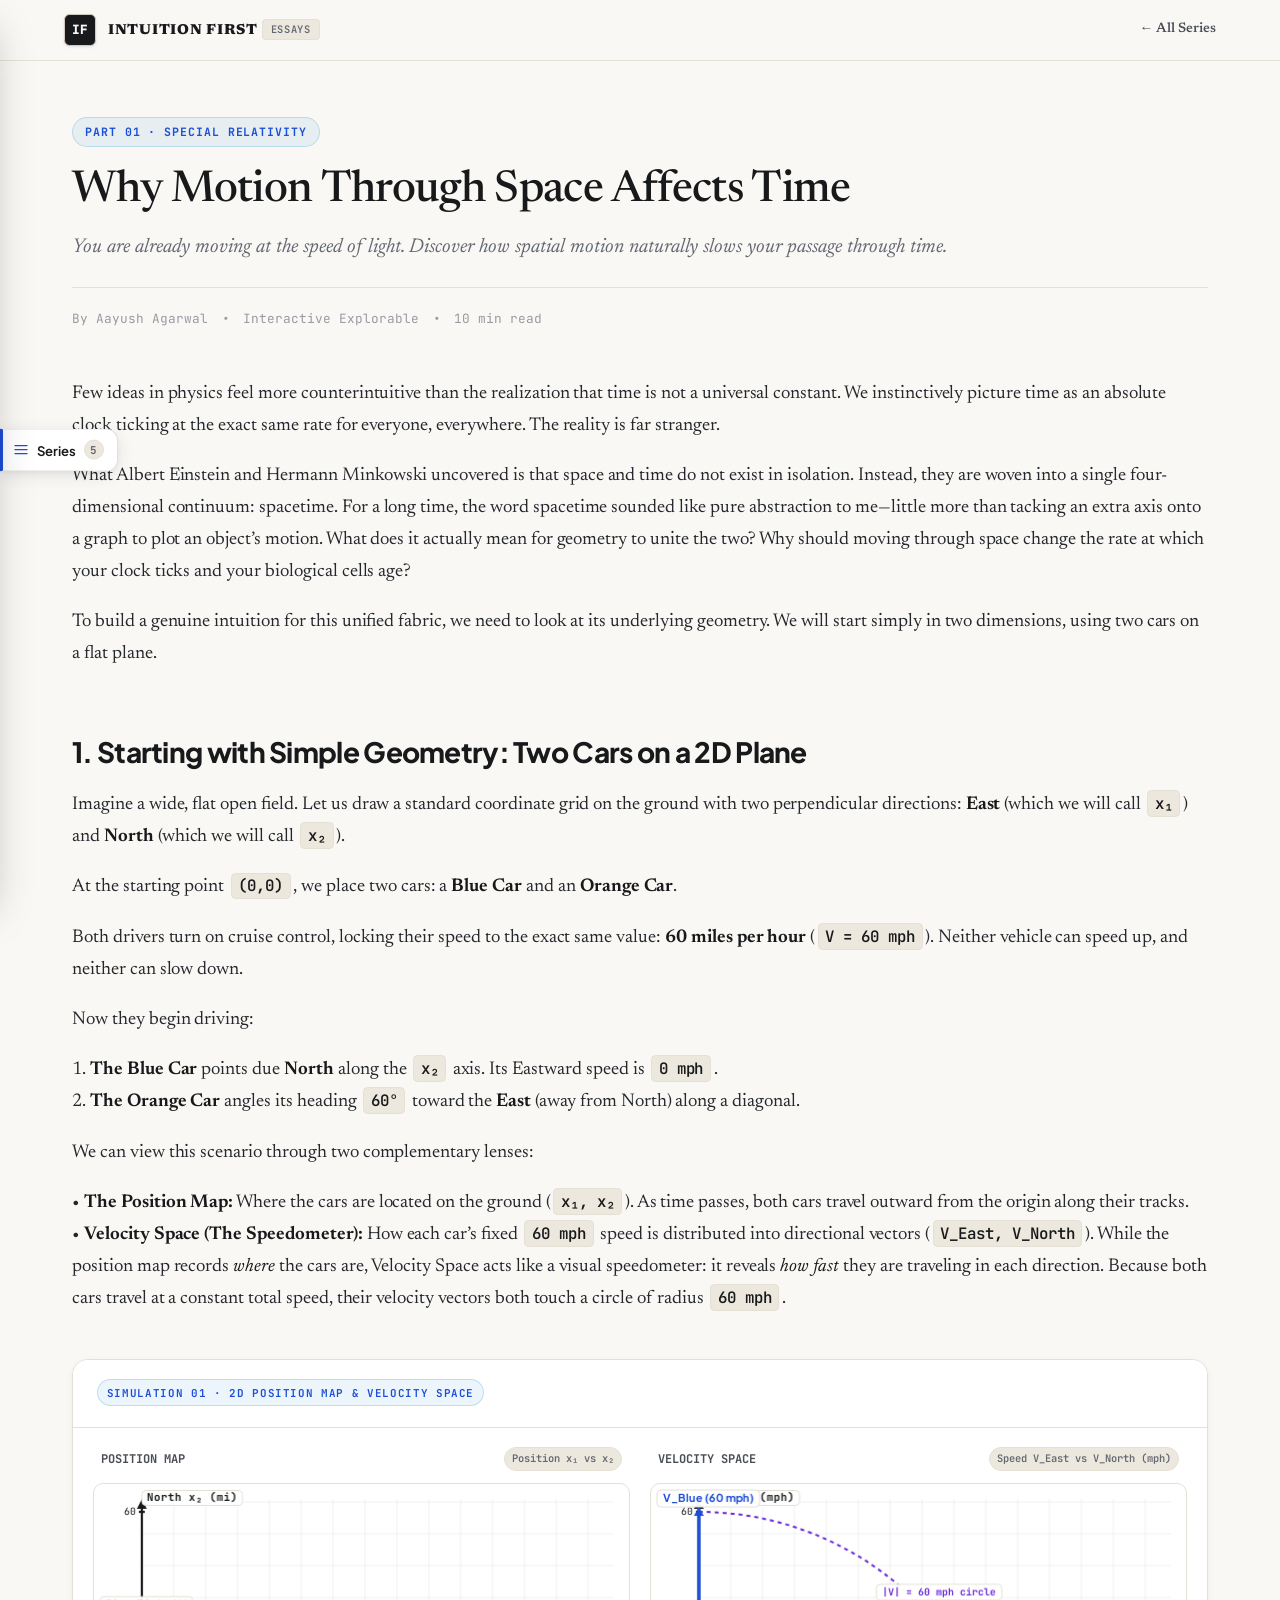
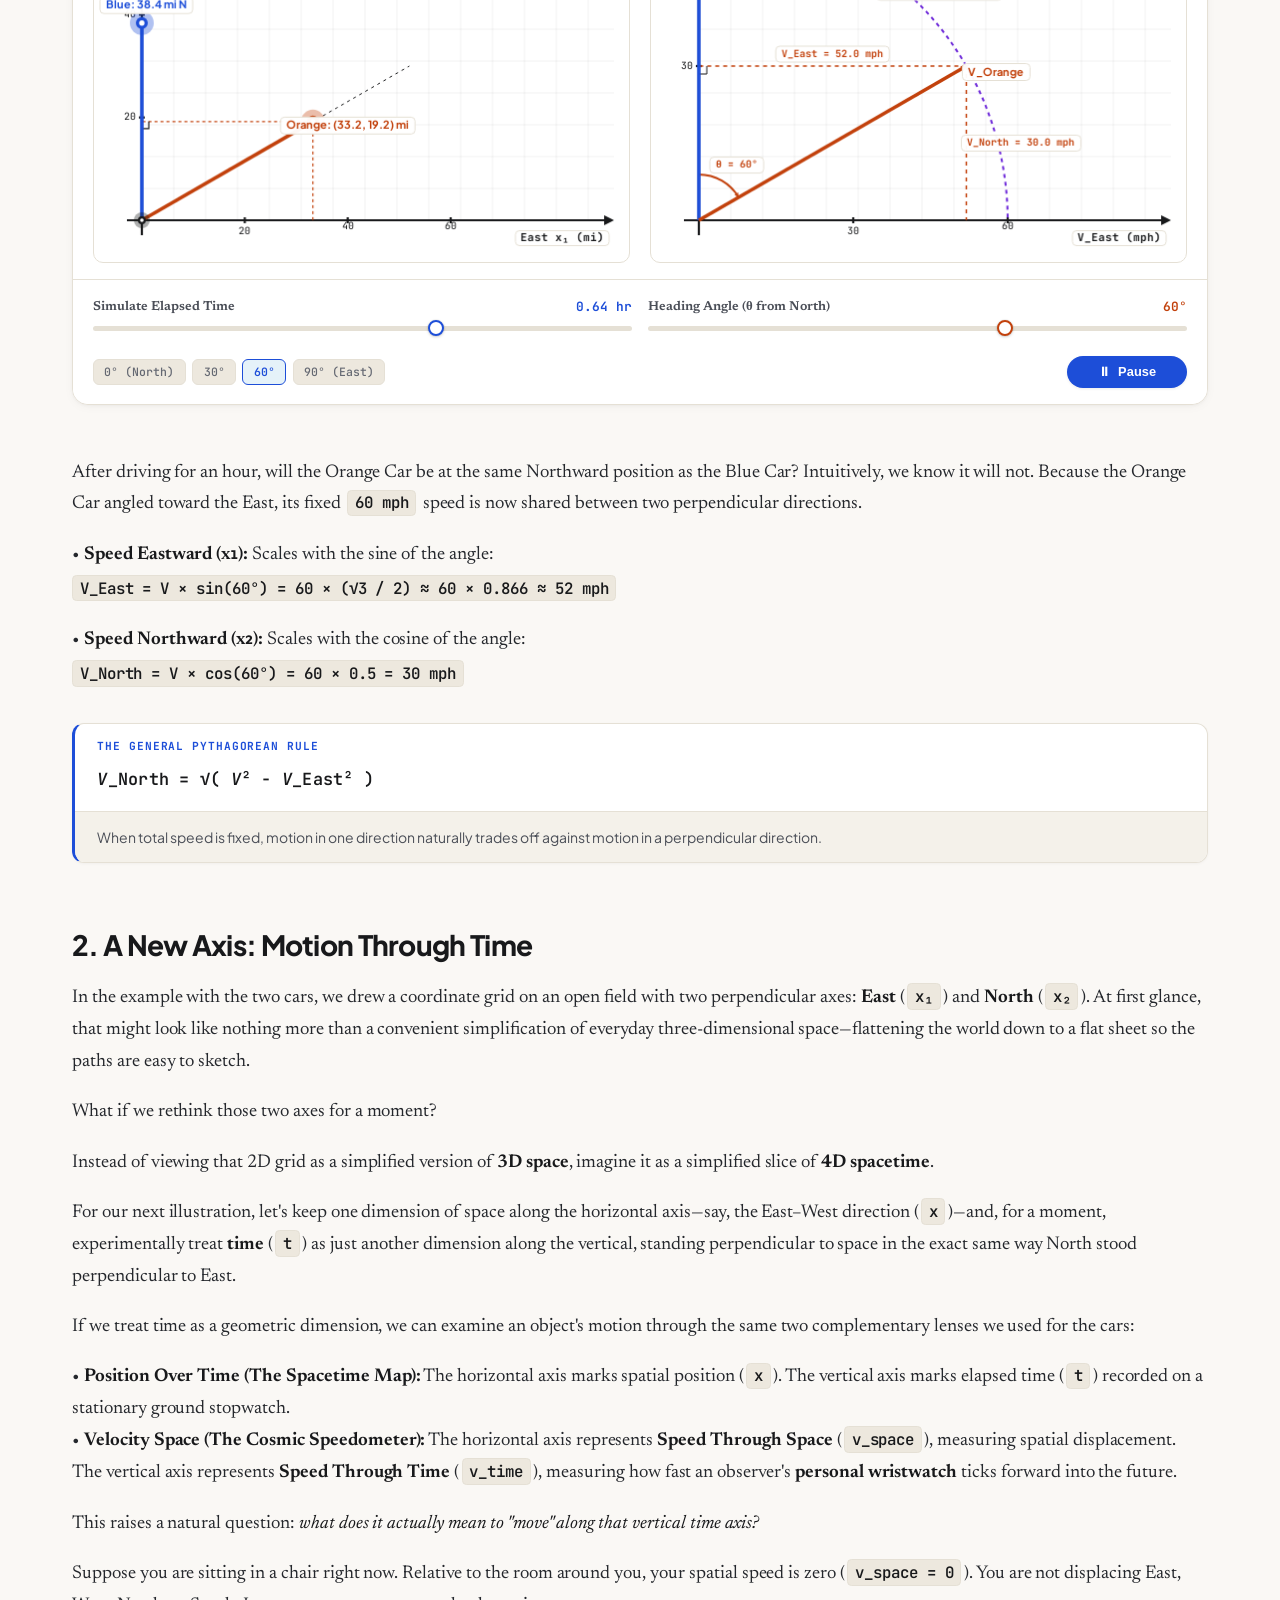
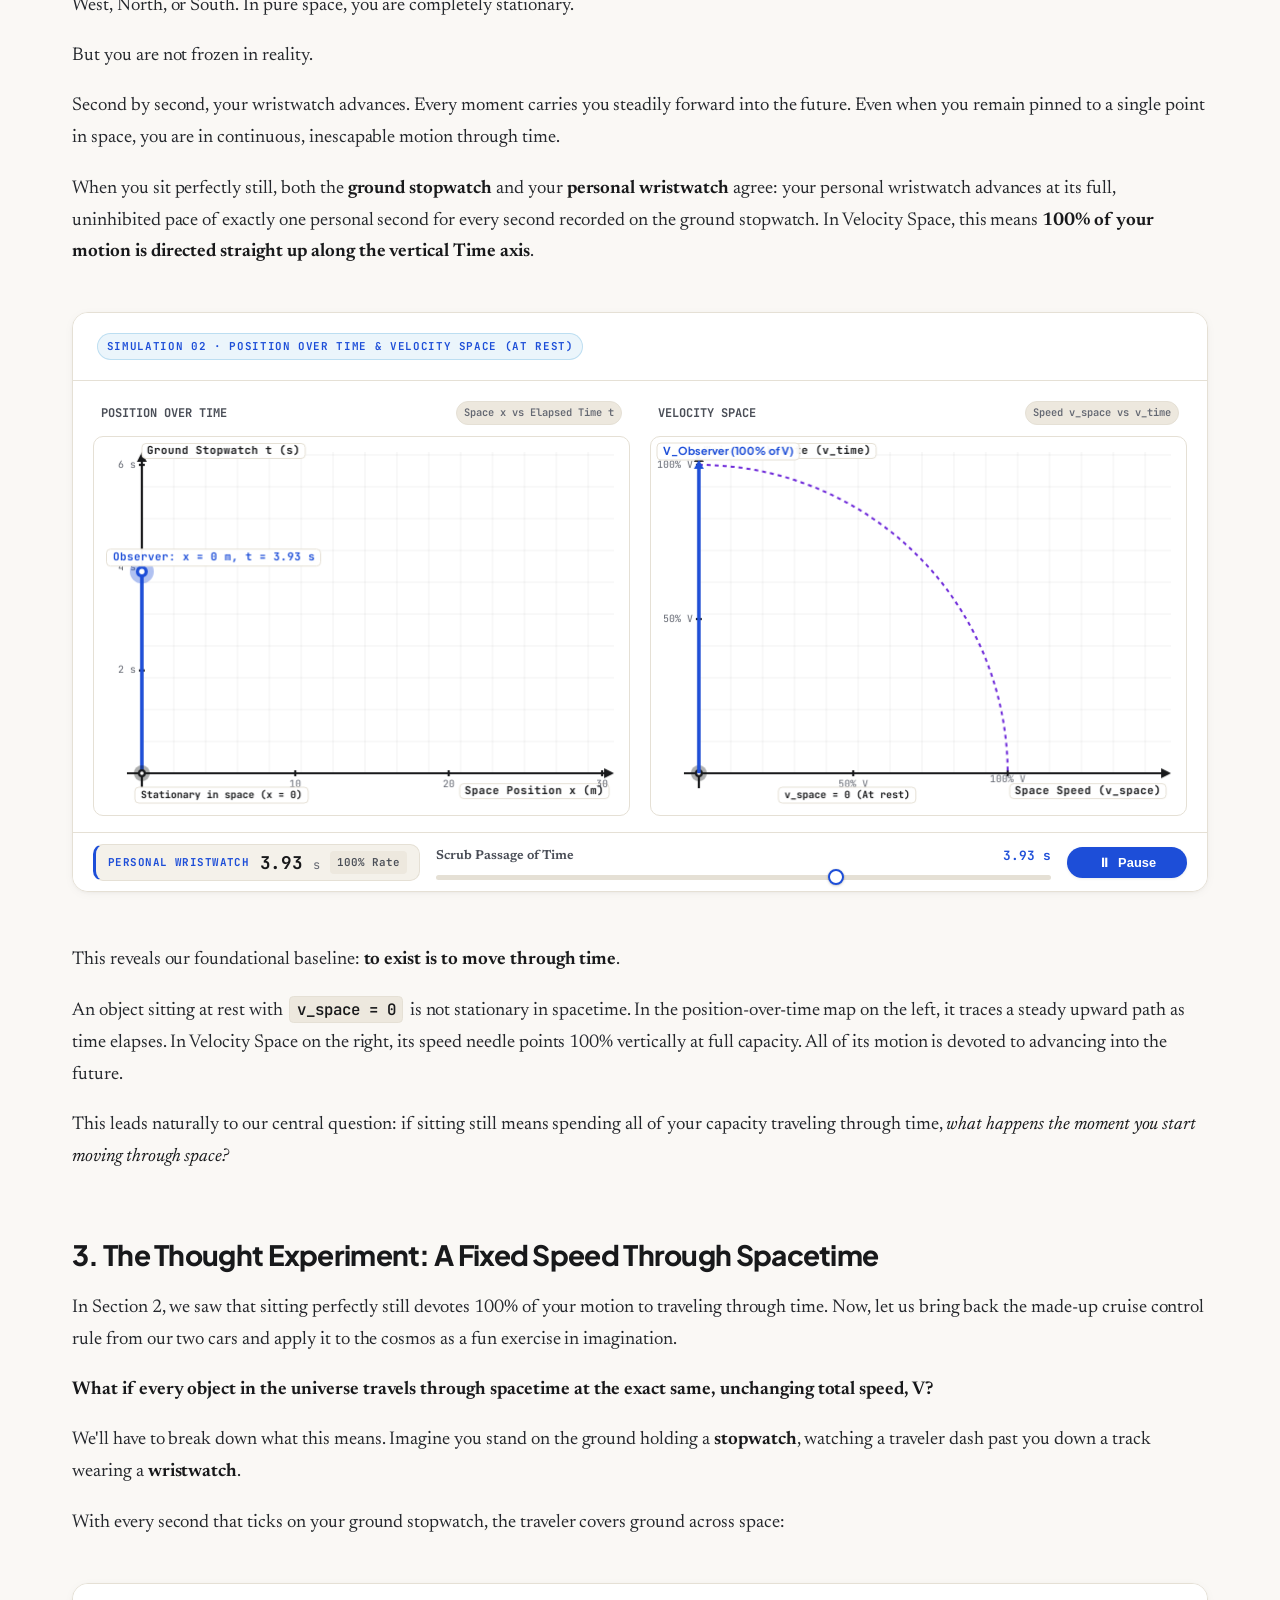
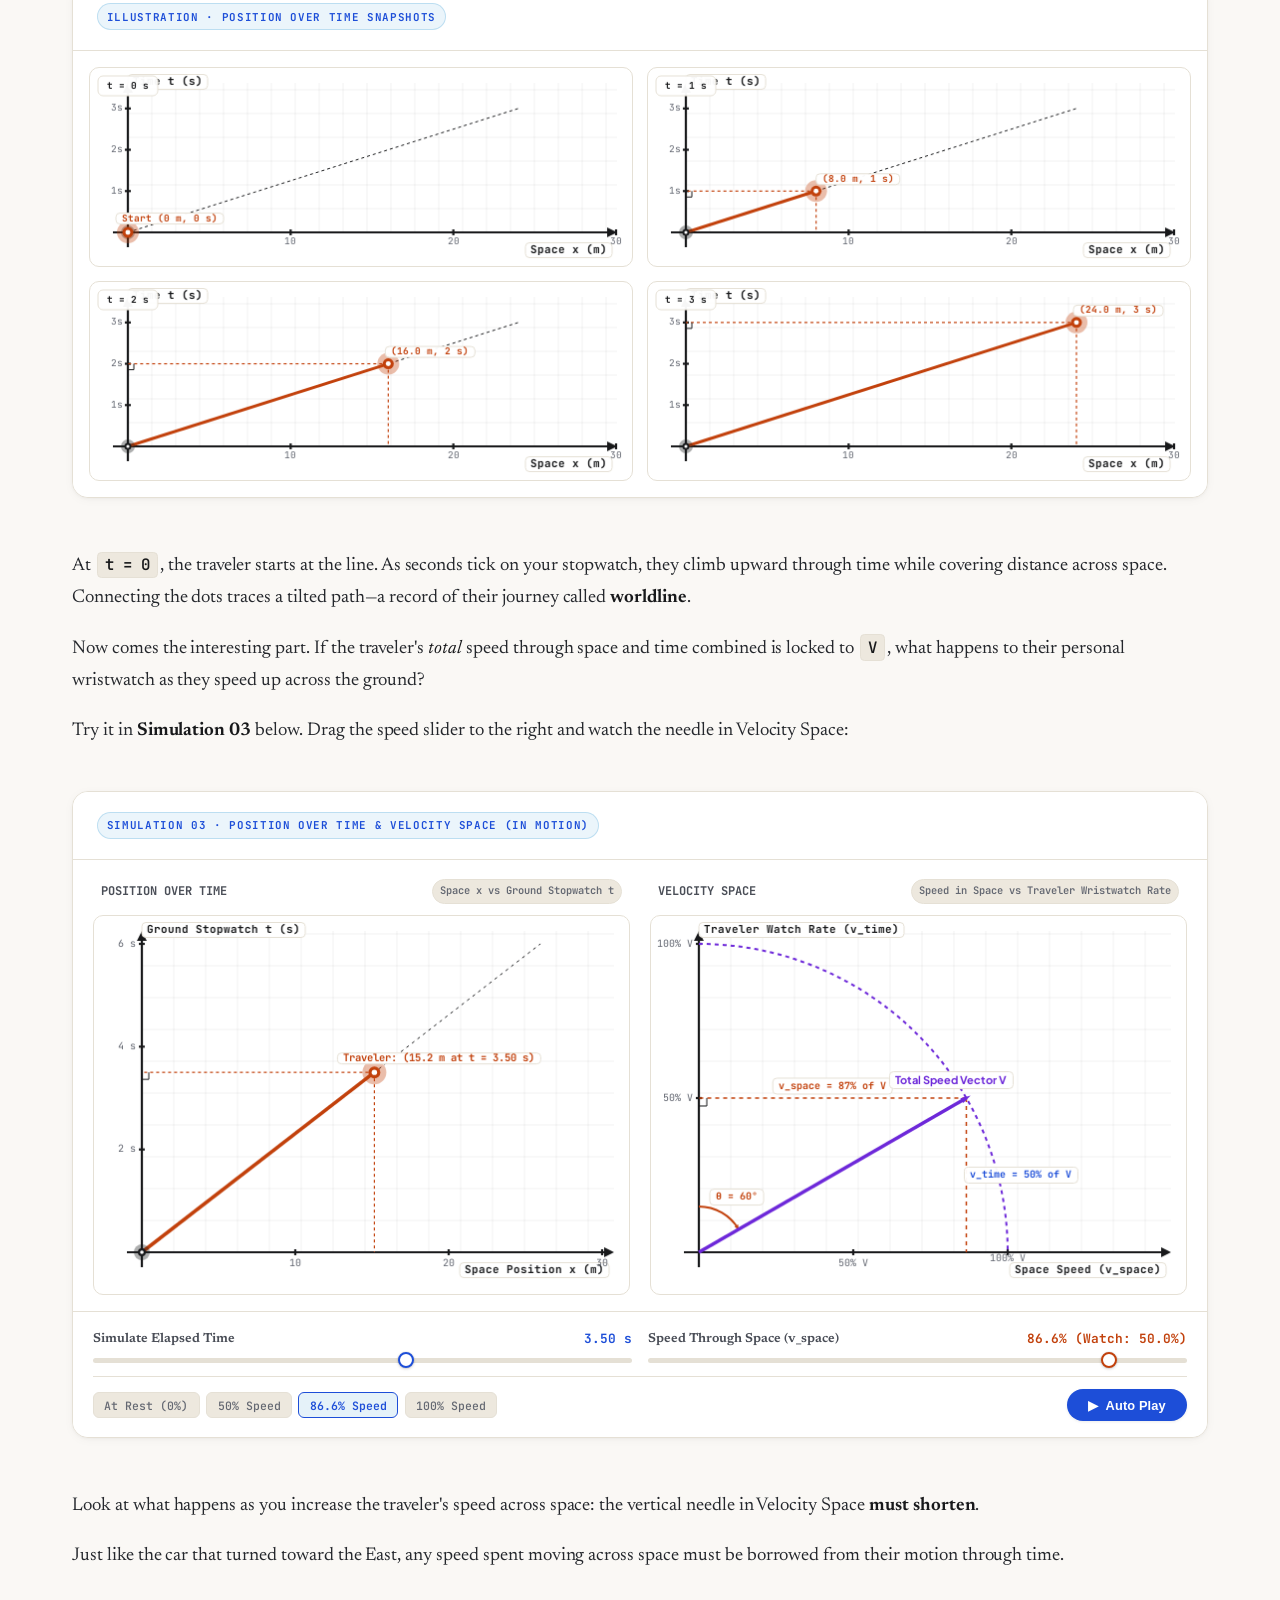
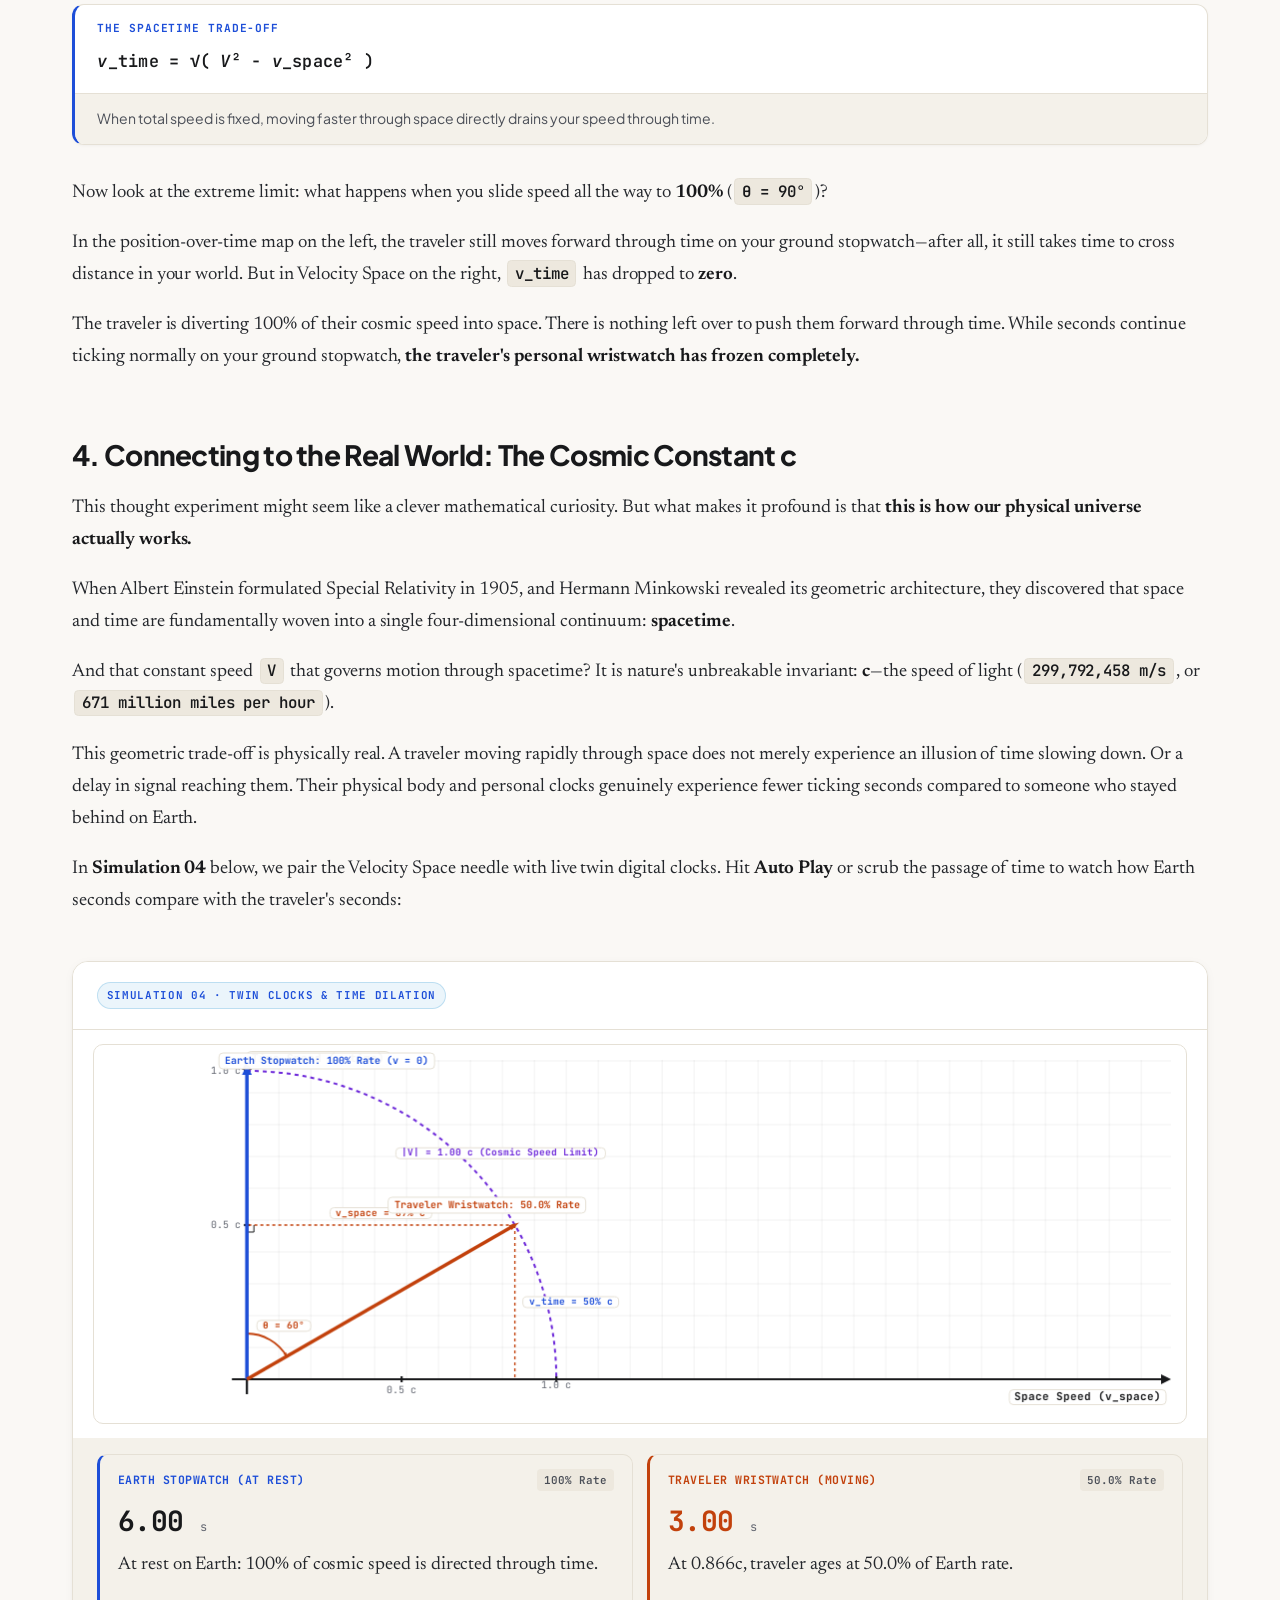
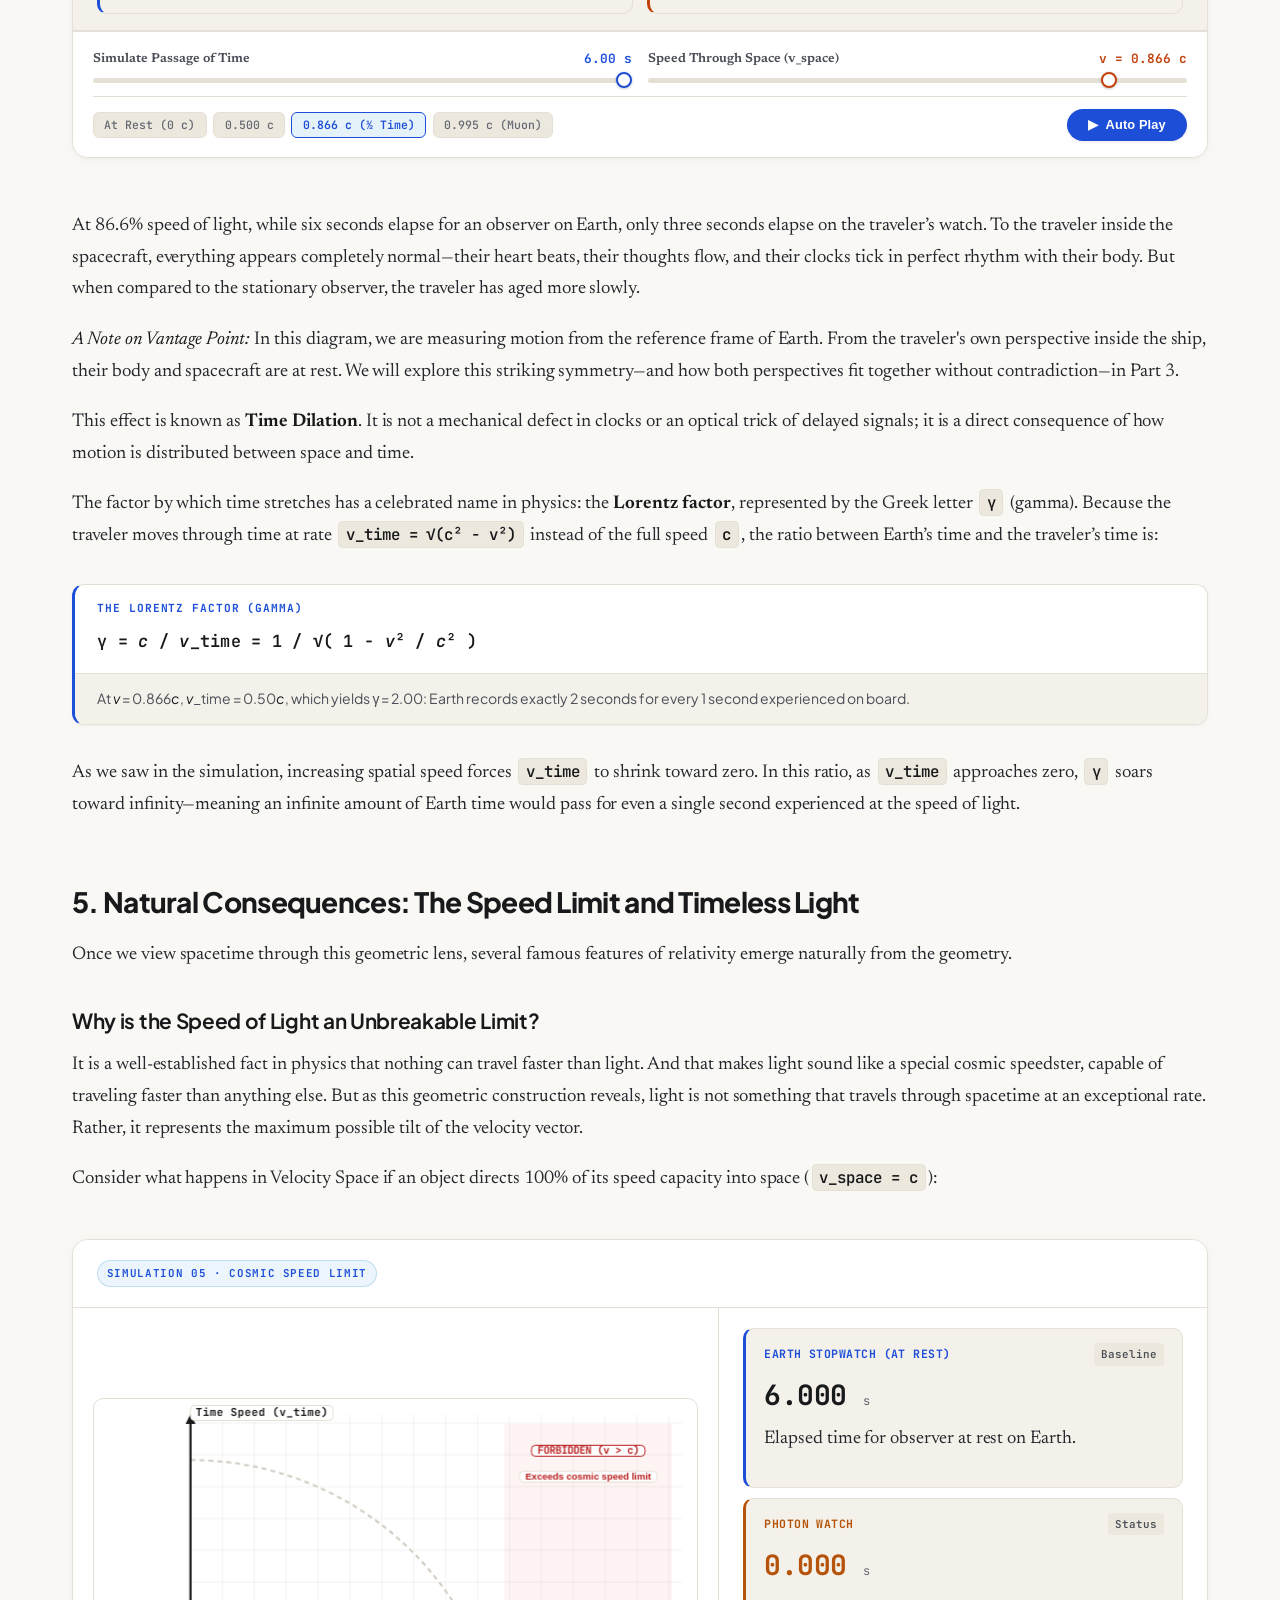
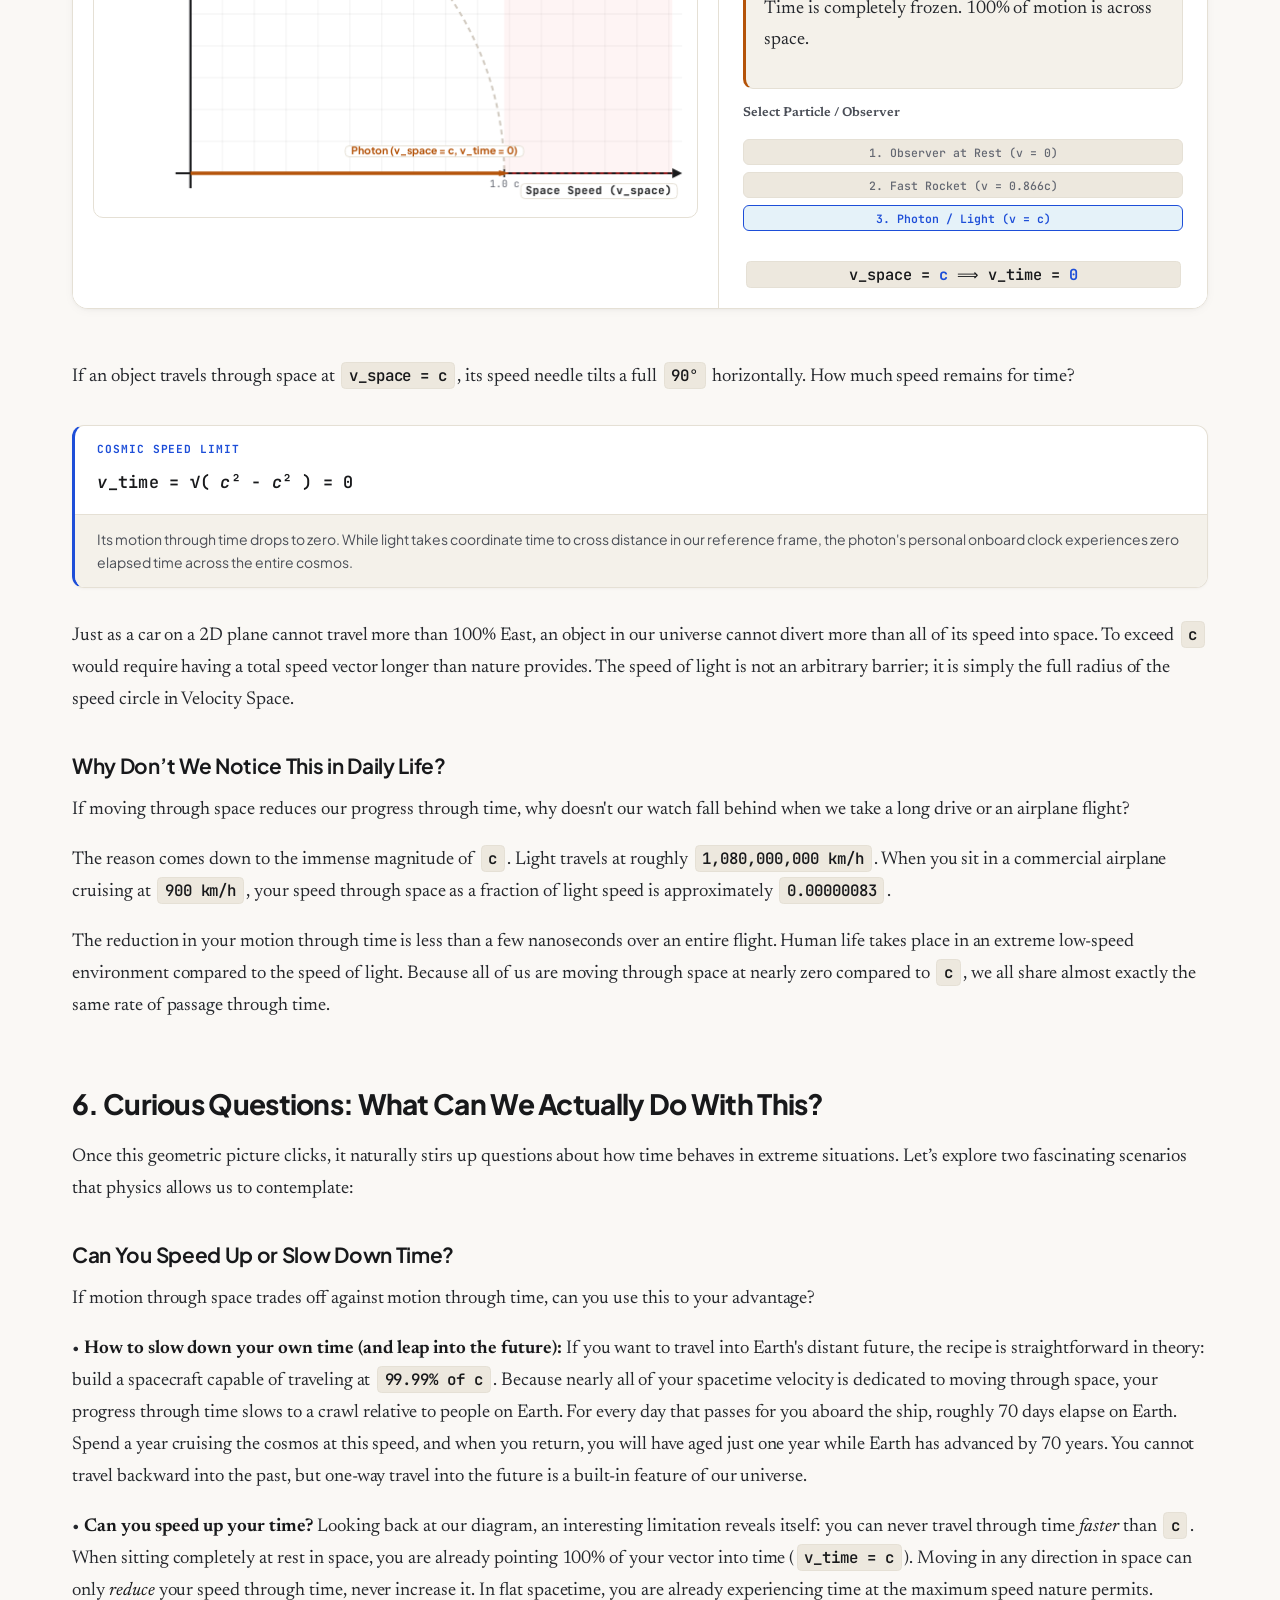
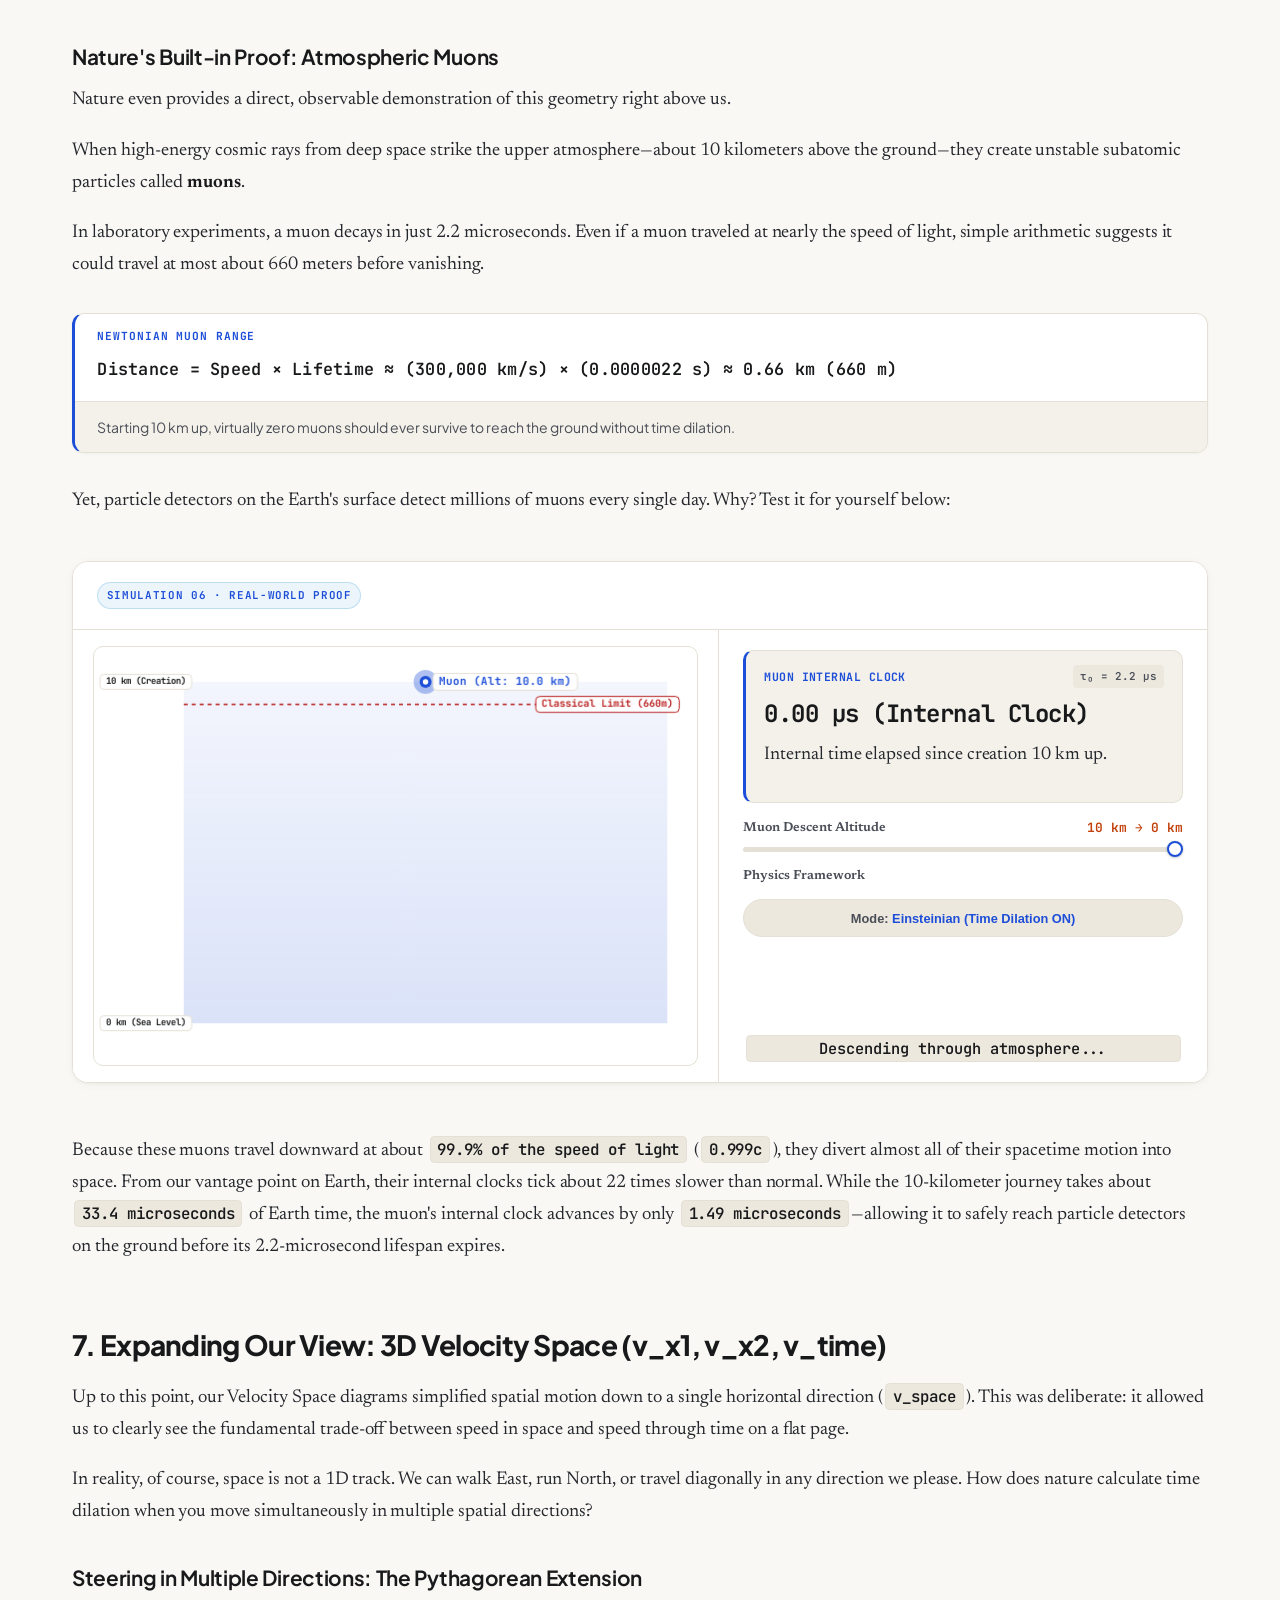
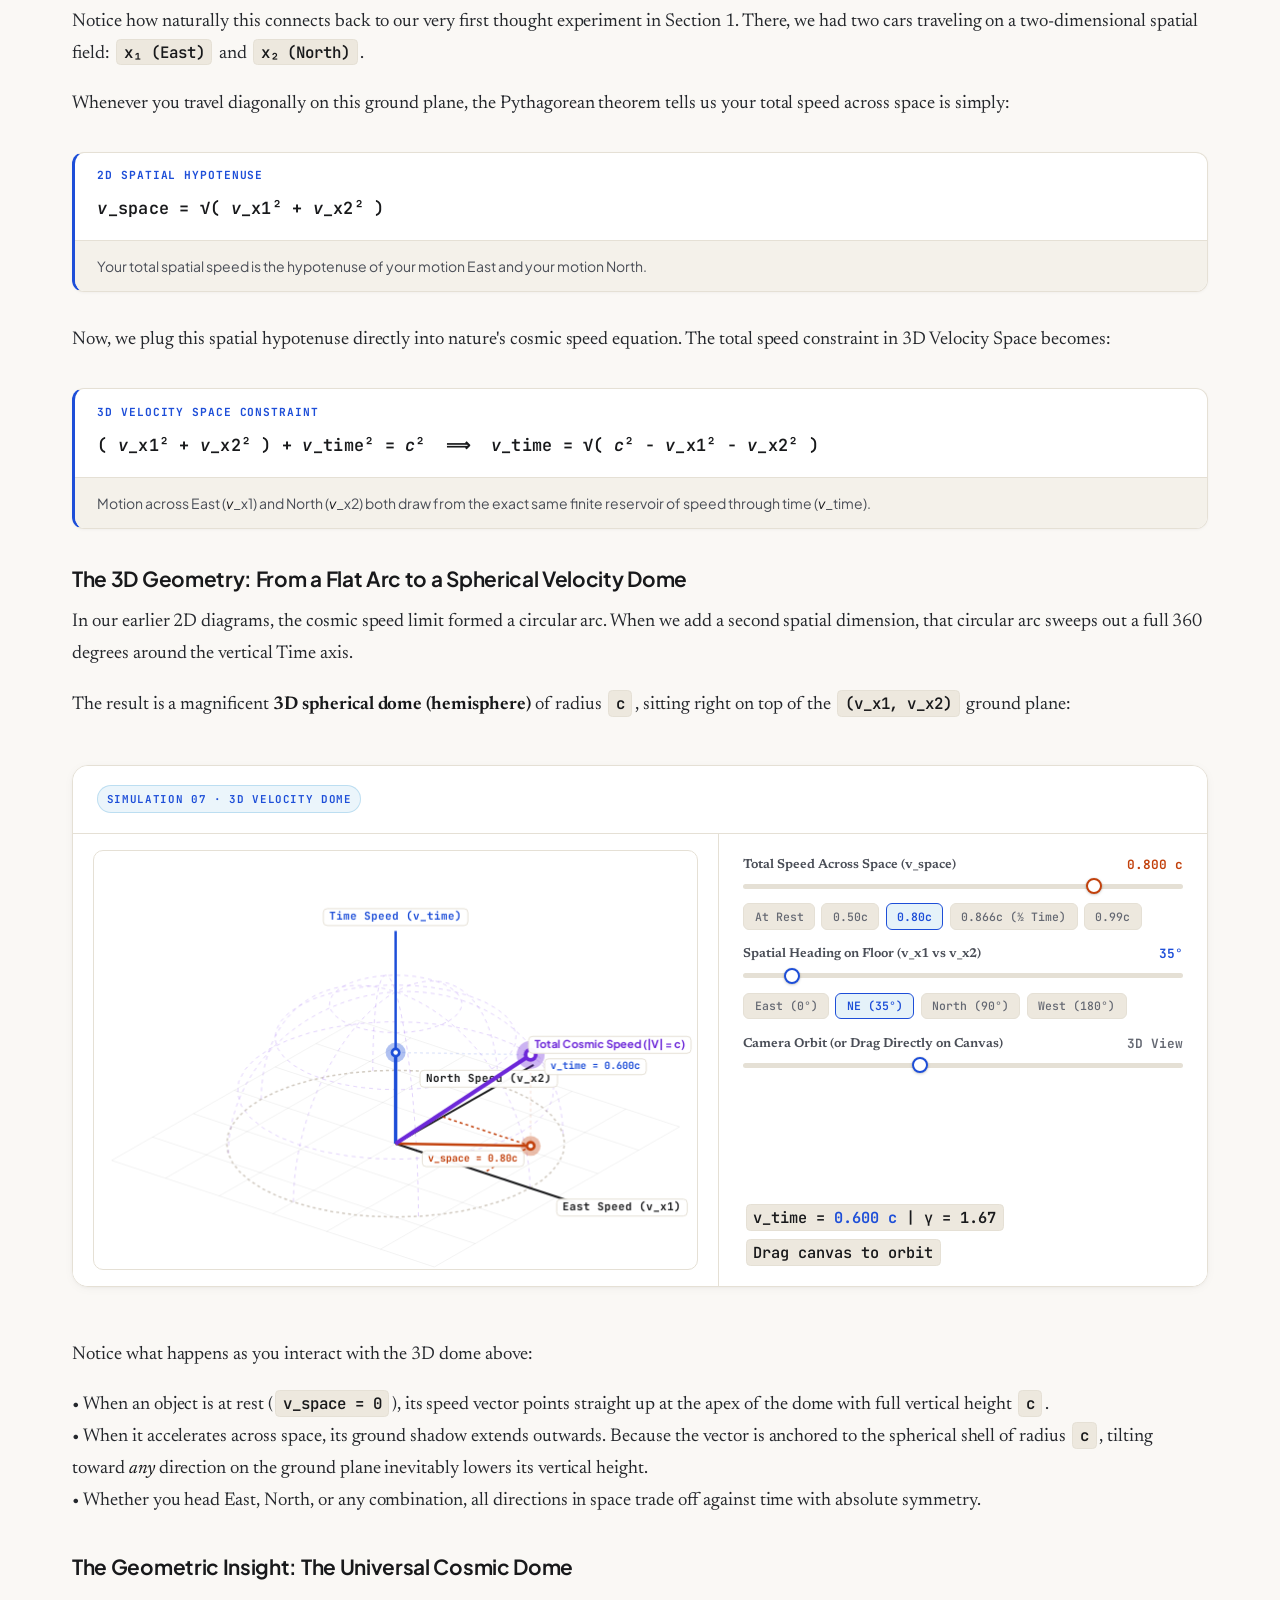
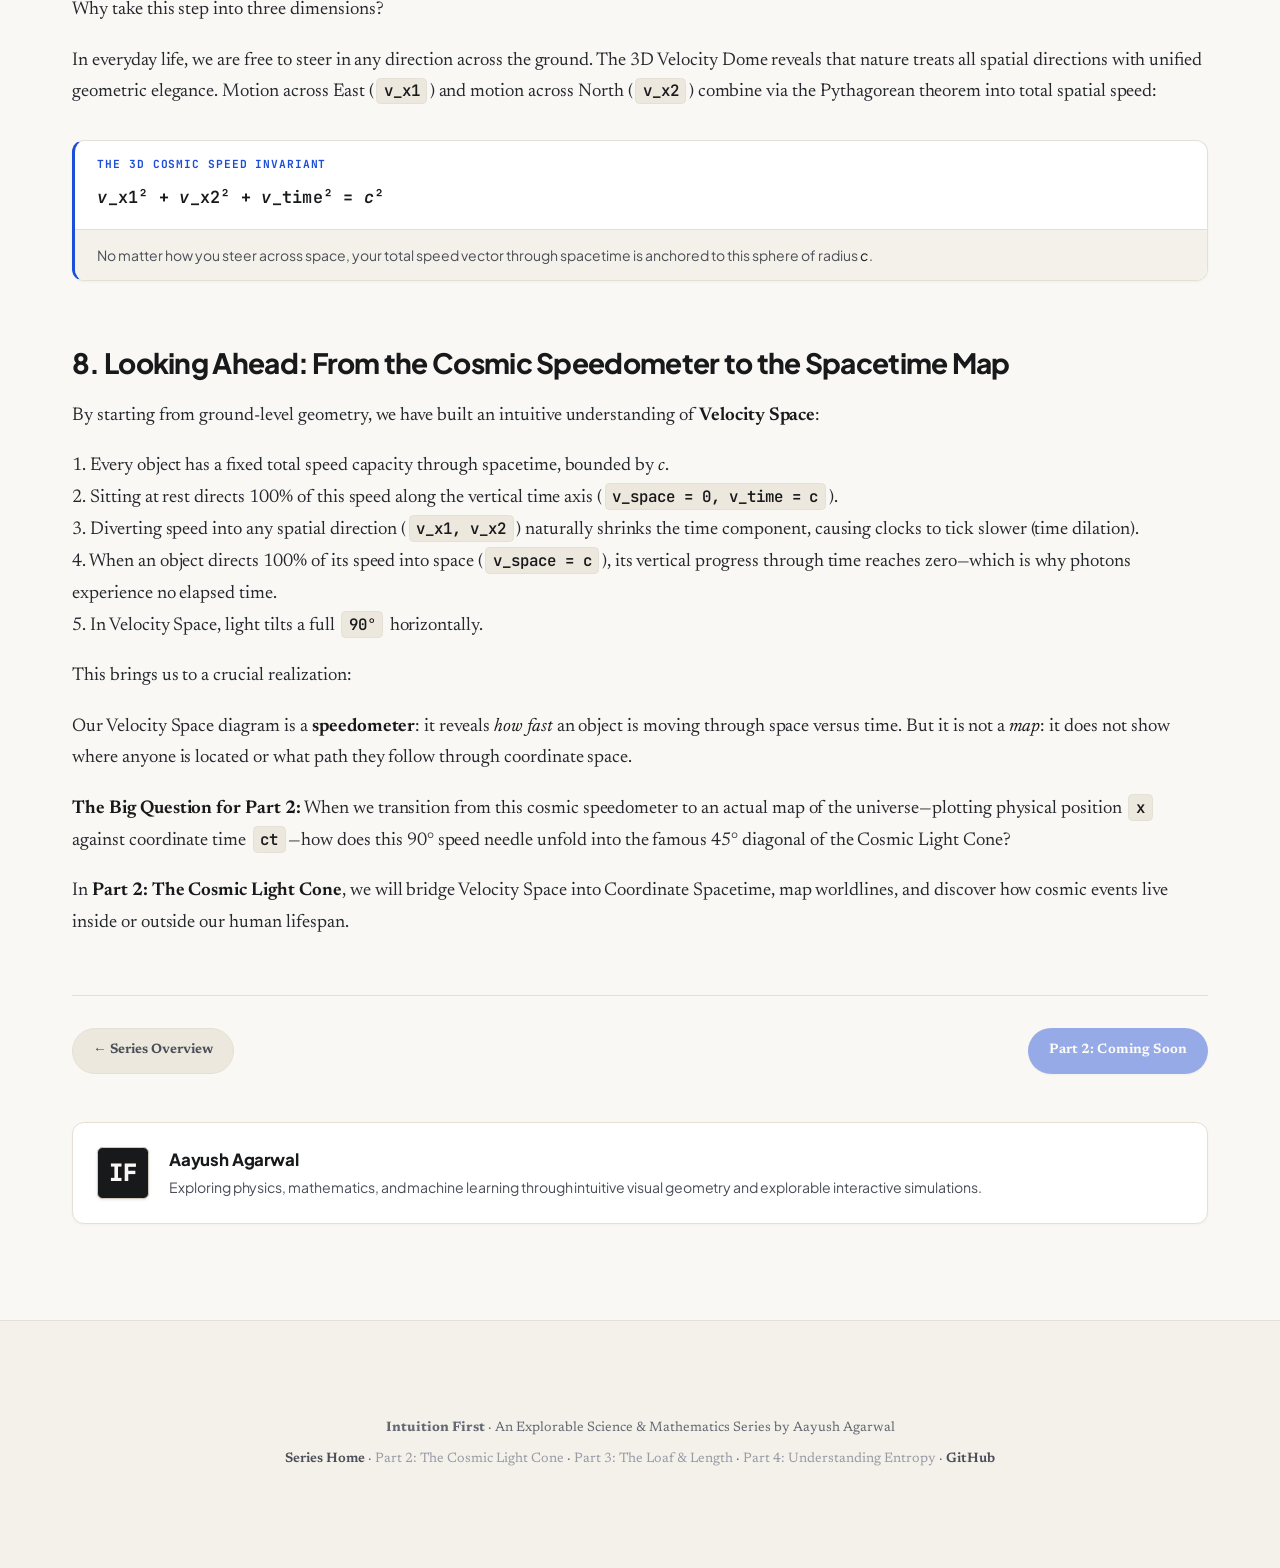
==== posts/01-motion-and-time.html @ d741f749 "refactor: update text explanations and reorder simulation elements in motion and time post" ====
<!DOCTYPE html>
<html lang="en">

<head>
  <meta charset="UTF-8">
  <meta name="viewport" content="width=device-width, initial-scale=1.0">
  <title>Why Motion Through Space Affects Time · Intuition First</title>
  <link rel="stylesheet" href="../css/style.css">
  <meta name="description"
    content="You are already moving at the speed of light. Discover how spatial motion naturally slows your passage through time.">
  <script>
    (function () {
      var isDark = window.matchMedia && window.matchMedia('(prefers-color-scheme: dark)').matches;
      document.documentElement.setAttribute('data-theme', isDark ? 'dark' : 'light');
    })();
  </script>
</head>

<body>
  <div class="reading-progress-bar" id="reading-progress"></div>

  <!-- Top Navigation -->
  <nav class="site-nav">
    <div class="site-nav-inner">
      <a href="../index.html" class="brand-link">
        <div class="brand-badge">IF</div>
        <div>
          <span class="brand-title">INTUITION FIRST</span>
          <span class="brand-tag">ESSAYS</span>
        </div>
      </a>
      <div class="nav-links">
        <a href="../index.html">← All Series</a>
      </div>
    </div>
  </nav>

  <!-- Main Article Body -->
  <main class="wide-reading-container">

    <!-- Article Header -->
    <header class="article-header">
      <div class="category-tag">Part 01 · Special Relativity</div>
      <h1 class="article-title">Why Motion Through Space Affects Time</h1>
      <p class="article-subtitle">
        You are already moving at the speed of light. Discover how spatial motion naturally slows your passage through
        time.
      </p>
      <div class="article-meta">
        <span>By Aayush Agarwal</span>
        <span>•</span>
        <span>Interactive Explorable</span>
        <span>•</span>
        <span>10 min read</span>
      </div>
    </header>

    <!-- Editorial Prose -->
    <article class="editorial-prose">
      <p>
        Few ideas in physics feel more counterintuitive than the realization that time is not a universal constant. We
        instinctively picture time as an absolute clock ticking at the exact same rate for everyone, everywhere. The
        reality is far stranger.
      </p>
      <p>
        What Albert Einstein and Hermann Minkowski uncovered is that space and time do not exist in isolation. Instead,
        they are woven into a single four-dimensional continuum: spacetime. For a long time, the word spacetime sounded
        like pure abstraction to me—little more than tacking an extra axis onto a graph to plot an object’s motion. What
        does it actually mean for geometry to unite the two? Why should moving through space change the rate at which
        your clock ticks and your biological cells age?
      </p>
      <p>
        To build a genuine intuition for this unified fabric, we need to look at its underlying geometry. We will start
        simply in two dimensions, using two cars on a flat plane.
      </p>

      <!-- SECTION 1 -->
      <h2>1. Starting with Simple Geometry: Two Cars on a 2D Plane</h2>
      <p>
        Imagine a wide, flat open field. Let us draw a standard coordinate grid on the ground with two perpendicular
        directions: <strong>East</strong> (which we will call <span class="math-badge">x₁</span>) and
        <strong>North</strong> (which we will call <span class="math-badge">x₂</span>).
      </p>
      <p>
        At the starting point <span class="math-badge">(0,0)</span>, we place two cars: a <strong>Blue Car</strong> and
        an <strong>Orange Car</strong>.
      </p>
      <p>
        Both drivers turn on cruise control, locking their speed to the exact same value: <strong>60 miles per
          hour</strong> (<span class="math-badge">V = 60 mph</span>). Neither vehicle can speed up, and neither can slow
        down.
      </p>
      <p>
        Now they begin driving:
      </p>
      <p>
        1. <strong>The Blue Car</strong> points due <strong>North</strong> along the <span class="math-badge">x₂</span>
        axis. Its Eastward speed is <span class="math-badge">0 mph</span>.<br>
        2. <strong>The Orange Car</strong> angles its heading <span class="math-badge">60°</span> toward the
        <strong>East</strong> (away from North) along a diagonal.
      </p>
      <p>
        We can view this scenario through two complementary lenses:
      </p>
      <p>
        • <strong>The Position Map:</strong> Where the cars are located on the ground (<span class="math-badge">x₁,
          x₂</span>). As time passes, both cars travel outward from the origin along their
        tracks.<br>
        • <strong>Velocity Space (The Speedometer):</strong> How each car’s fixed <span class="math-badge">60
          mph</span> speed is distributed into directional vectors (<span class="math-badge">V_East, V_North</span>).
        While the position map records <em>where</em> the cars are, Velocity Space acts like a visual speedometer: it
        reveals
        <em>how fast</em> they are traveling in each direction. Because both cars travel at a constant total speed,
        their
        velocity vectors both touch a circle of radius <span class="math-badge">60 mph</span>.
      </p>

      <!-- INTERACTIVE WIDGET 1: CARS (POSITION MAP & VELOCITY SPACE) -->
      <div id="widget-cars" class="interactive-artifact artifact-wide">
        <div class="artifact-header">
          <div>
            <div class="artifact-badge">SIMULATION 01 · 2D POSITION MAP &amp; VELOCITY SPACE</div>
          </div>
        </div>
        <div class="comparison-grid">
          <!-- Left Column: Position Map -->
          <div class="canvas-col">
            <div class="canvas-col-header">
              <span>POSITION MAP</span>
              <span class="canvas-col-tag">Position x₁ vs x₂</span>
            </div>
            <canvas class="canvas-map"></canvas>
          </div>
          <!-- Right Column: Velocity Space -->
          <div class="canvas-col">
            <div class="canvas-col-header">
              <span>VELOCITY SPACE</span>
              <span class="canvas-col-tag">Speed V_East vs V_North (mph)</span>
            </div>
            <canvas class="canvas-vel"></canvas>
          </div>
        </div>
        <!-- Controls -->
        <div class="artifact-controls"
          style="padding: 1rem 1.25rem; display: flex; flex-direction: column; gap: 0.85rem;">
          <div style="display: grid; grid-template-columns: repeat(auto-fit, minmax(240px, 1fr)); gap: 1rem;">
            <div class="control-item">
              <div class="control-header">
                <span>Simulate Elapsed Time</span>
                <span class="control-val cyan val-time-label">0.60 hr</span>
              </div>
              <input type="range" class="range-slider slider-time" min="0" max="1000" value="600">
            </div>
            <div class="control-item">
              <div class="control-header">
                <span>Heading Angle (θ from North)</span>
                <span class="control-val amber val-angle-label">60°</span>
              </div>
              <input type="range" class="range-slider amber slider-angle" min="0" max="90" value="60">
            </div>
          </div>
          <div
            style="display: flex; flex-wrap: wrap; justify-content: space-between; align-items: center; gap: 0.75rem; padding-top: 0.75rem;">
            <div class="preset-chips">
              <button class="chip-btn chip-angle" data-angle="0">0° (North)</button>
              <button class="chip-btn chip-angle" data-angle="30">30°</button>
              <button class="chip-btn chip-angle active" data-angle="60">60°</button>
              <button class="chip-btn chip-angle" data-angle="90">90° (East)</button>
            </div>
            <div class="toolbar-bottom" style="padding: 0;">
              <button class="btn-primary btn-play">
                <span>▶</span><span>Auto Play</span>
              </button>
            </div>
          </div>
        </div>
      </div>

      <p>
        After driving for an hour, will the Orange Car be at the same Northward position as the Blue Car? Intuitively,
        we know it will not. Because the Orange Car angled toward the East, its fixed <span class="math-badge">60
          mph</span> speed is now shared between two perpendicular directions.
      </p>
      <p>
        • <strong>Speed Eastward (x₁):</strong> Scales with the sine of the angle:<br>
        <span class="math-badge" style="display:inline-block; margin: 4px 0;">V_East = V × sin(60°) = 60 × (√3 / 2) ≈ 60
          × 0.866 ≈ 52 mph</span>
      </p>
      <p>
        • <strong>Speed Northward (x₂):</strong> Scales with the cosine of the angle:<br>
        <span class="math-badge" style="display:inline-block; margin: 4px 0;">V_North = V × cos(60°) = 60 × 0.5 = 30
          mph</span>
      </p>

      <div class="formula-card">
        <div class="formula-card-header">
          <span class="formula-tag">The General Pythagorean Rule</span>
        </div>
        <div class="formula-body">
          <em>V</em>_North = √( <em>V</em>² − <em>V</em>_East² )
        </div>
        <div class="formula-note">When total speed is fixed, motion in one direction naturally trades off against motion
          in a perpendicular direction.</div>
      </div>

      <!-- SECTION 2 -->
      <h2>2. A New Axis: Motion Through Time</h2>
      <p>
        In the example with the two cars, we drew a coordinate grid on an open field with two perpendicular axes:
        <strong>East</strong> (<span class="math-badge">x₁</span>) and <strong>North</strong> (<span
          class="math-badge">x₂</span>). At first glance, that might look like nothing more than a convenient
        simplification of everyday three-dimensional space—flattening the world down to a flat sheet so the paths are
        easy to sketch.
      </p>
      <p>
        What if we rethink those two axes for a moment?
      </p>
      <p>
        Instead of viewing that 2D grid as a simplified version of <strong>3D space</strong>, imagine it as a simplified
        slice of
        <strong>4D spacetime</strong>.
      </p>
      <p>
        For our next illustration, let's keep one dimension of space along the horizontal axis—say, the East–West
        direction (<span class="math-badge">x</span>)—and, for a moment, experimentally treat <strong>time</strong>
        (<span class="math-badge">t</span>) as just another dimension along the vertical, standing perpendicular to
        space in
        the exact same way North stood perpendicular to East.
      </p>
      <p>
        If we treat time as a geometric dimension, we can examine an object's motion through the same two complementary
        lenses we used for the cars:
      </p>
      <p>
        • <strong>Position Over Time (The Spacetime Map):</strong> The horizontal axis marks spatial position (<span
          class="math-badge">x</span>). The vertical axis marks elapsed time (<span class="math-badge">t</span>)
        recorded
        on a stationary ground stopwatch.<br>
        • <strong>Velocity Space (The Cosmic Speedometer):</strong> The horizontal axis represents <strong>Speed Through
          Space</strong> (<span class="math-badge">v_space</span>), measuring spatial displacement. The vertical axis
        represents <strong>Speed Through Time</strong> (<span class="math-badge">v_time</span>), measuring how fast an
        observer's <strong>personal wristwatch</strong> ticks forward into the future.
      </p>
      <p>
        This raises a natural question: <em>what does it actually mean to "move" along that vertical time axis?</em>
      </p>
      <p>
        Suppose you are sitting in a chair right now. Relative to the room around you, your spatial speed is zero
        (<span class="math-badge">v_space = 0</span>). You are not displacing East, West, North, or South. In pure
        space, you are completely stationary.
      </p>
      <p>
        But you are not frozen in reality.
      </p>
      <p>
        Second by second, your wristwatch advances. Every moment carries you steadily forward into the future. Even
        when you remain pinned to a single point in space, you are in continuous, inescapable motion through time.
      </p>
      <p>
        When you sit perfectly still, both the <strong>ground stopwatch</strong> and your <strong>personal
          wristwatch</strong>
        agree: your personal wristwatch
        advances at its full,
        uninhibited pace of exactly one personal second for every second recorded on the ground stopwatch. In Velocity
        Space, this means <strong>100% of your motion is directed straight up along the vertical Time axis</strong>.
      </p>

      <!-- INTERACTIVE WIDGET 2: STATIONARY -->
      <div id="widget-stationary" class="interactive-artifact artifact-wide">
        <div class="artifact-header">
          <div>
            <div class="artifact-badge">SIMULATION 02 · POSITION OVER TIME &amp; VELOCITY SPACE (AT REST)</div>
          </div>
        </div>
        <div class="comparison-grid">
          <!-- Left Column: Position Map / Spacetime Trail -->
          <div class="canvas-col">
            <div class="canvas-col-header">
              <span>POSITION OVER TIME</span>
              <span class="canvas-col-tag">Space x vs Elapsed Time t</span>
            </div>
            <canvas class="canvas-map"></canvas>
          </div>
          <!-- Right Column: Velocity Space -->
          <div class="canvas-col">
            <div class="canvas-col-header">
              <span>VELOCITY SPACE</span>
              <span class="canvas-col-tag">Speed v_space vs v_time</span>
            </div>
            <canvas class="canvas-vel"></canvas>
          </div>
        </div>
        <!-- Controls -->
        <div class="artifact-controls controls-strip">
          <!-- Inline clock: label + reading on one line -->
          <div class="clock-card cyan"
            style="margin: 0; padding: 0.4rem 0.75rem; display: flex; align-items: center; gap: 0.65rem; white-space: nowrap; flex-shrink: 0;">
            <span class="clock-label" style="font-size: 0.68rem;">Personal Wristwatch</span>
            <span class="clock-time clock-val" style="font-size: 1.1rem; line-height: 1;">3.50 <span>s</span></span>
            <span class="clock-badge">100% Rate</span>
          </div>
          <!-- Slider -->
          <div class="control-item" style="flex: 1; min-width: 160px;">
            <div class="control-header">
              <span>Scrub Passage of Time</span>
              <span class="control-val cyan val-time-label">3.50 s</span>
            </div>
            <input type="range" class="range-slider slider-time" min="0" max="1000" value="583">
          </div>
          <!-- Play button -->
          <button class="btn-primary btn-play" style="flex-shrink: 0;">
            <span>▶</span><span>Auto Play</span>
          </button>
        </div>
      </div>

      <p>
        This reveals our foundational baseline: <strong>to exist is to move through time</strong>.
      </p>
      <p>
        An object sitting at rest with <span class="math-badge">v_space = 0</span> is not stationary in spacetime. In
        the position-over-time map on the left, it traces a steady upward path as time elapses. In Velocity Space on the
        right, its speed needle points 100% vertically at full capacity. All of its motion is devoted to advancing into
        the future.
      </p>
      <p>
        This leads naturally to our central question: if sitting still means spending all of your capacity traveling
        through time, <em>what happens the moment you start moving through space?</em>
      </p>

      <!-- SECTION 3 -->
      <h2>3. The Thought Experiment: A Fixed Speed Through Spacetime</h2>
      <p>
        In Section 2, we saw that sitting perfectly still devotes 100% of your motion to traveling through time.
        Now, let us bring back the made-up cruise control rule from our two cars and apply it to the cosmos as a fun
        exercise in
        imagination.
      </p>
      <p>
        <strong>What if every object in the universe travels through spacetime at the exact same, unchanging total
          speed, V?</strong>
      </p>
      <p>
        We'll have to break down what this means. Imagine you stand on the ground holding a <strong>stopwatch</strong>,
        watching a traveler dash past you down a track wearing a <strong>wristwatch</strong>.
      </p>
      <p>
        With every second that ticks on your ground stopwatch, the traveler covers ground across space:
      </p>

      <!-- ILLUSTRATION: 2x2 MOTION SNAPSHOTS GRID -->
      <div id="widget-moving-snapshots" class="interactive-artifact">
        <div class="artifact-header">
          <div>
            <div class="artifact-badge">ILLUSTRATION · POSITION OVER TIME SNAPSHOTS</div>
          </div>
        </div>
        <div class="canvas-viewport" style="padding: 1rem;">
          <div class="expanding-circles-grid">
            <canvas class="motion-panel" data-t="0"></canvas>
            <canvas class="motion-panel" data-t="1"></canvas>
            <canvas class="motion-panel" data-t="2"></canvas>
            <canvas class="motion-panel" data-t="3"></canvas>
          </div>
        </div>
      </div>

      <p>
        At <span class="math-badge">t = 0</span>, the traveler starts at the line. As seconds tick on your stopwatch,
        they climb upward through time while covering distance across space. Connecting the dots traces a tilted path—a
        record of their journey called <strong>worldline</strong>.
      </p>
      <p>
        Now comes the interesting part. If the traveler's <em>total</em> speed through space and time combined is locked
        to <span class="math-badge">V</span>, what happens to their personal wristwatch as they speed up across the
        ground?
      </p>
      <p>
        Try it in <strong>Simulation 03</strong> below. Drag the speed slider to the right and watch the needle in
        Velocity Space:
      </p>

      <!-- INTERACTIVE WIDGET 3: TRADEOFF (DUAL-VIEW) -->
      <div id="widget-tradeoff" class="interactive-artifact artifact-wide">
        <div class="artifact-header">
          <div>
            <div class="artifact-badge">SIMULATION 03 · POSITION OVER TIME &amp; VELOCITY SPACE (IN MOTION)</div>
          </div>
        </div>
        <div class="comparison-grid">
          <!-- Left Column: Position Map / Spacetime Trail -->
          <div class="canvas-col">
            <div class="canvas-col-header">
              <span>POSITION OVER TIME</span>
              <span class="canvas-col-tag">Space x vs Ground Stopwatch t</span>
            </div>
            <canvas class="canvas-map"></canvas>
          </div>
          <!-- Right Column: Velocity Space -->
          <div class="canvas-col">
            <div class="canvas-col-header">
              <span>VELOCITY SPACE</span>
              <span class="canvas-col-tag">Speed in Space vs Traveler Wristwatch Rate</span>
            </div>
            <canvas class="canvas-vel"></canvas>
          </div>
        </div>
        <!-- Controls -->
        <div class="artifact-controls"
          style="padding: 1rem 1.25rem; display: flex; flex-direction: column; gap: 0.85rem;">
          <div style="display: grid; grid-template-columns: repeat(auto-fit, minmax(240px, 1fr)); gap: 1rem;">
            <div class="control-item">
              <div class="control-header">
                <span>Simulate Elapsed Time</span>
                <span class="control-val cyan val-time-label">3.50 s</span>
              </div>
              <input type="range" class="range-slider slider-time" min="0" max="1000" value="583">
            </div>
            <div class="control-item">
              <div class="control-header">
                <span>Speed Through Space (v_space)</span>
                <span class="control-val amber readout-vx">86.6% of V</span>
              </div>
              <input type="range" class="range-slider amber slider-speed" min="0" max="1000" value="866">
            </div>
          </div>
          <div
            style="display: flex; flex-wrap: wrap; justify-content: space-between; align-items: center; gap: 0.75rem; border-top: 1px solid var(--border-subtle); padding-top: 0.75rem;">
            <div class="preset-chips">
              <button class="chip-btn chip-preset-tradeoff" data-val="0">At Rest (0%)</button>
              <button class="chip-btn chip-preset-tradeoff" data-val="0.500">50% Speed</button>
              <button class="chip-btn chip-preset-tradeoff active" data-val="0.866">86.6% Speed</button>
              <button class="chip-btn chip-preset-tradeoff" data-val="1.000">100% Speed</button>
            </div>
            <div class="toolbar-bottom" style="padding: 0;">
              <button class="btn-primary btn-play">
                <span>▶</span><span>Auto Play</span>
              </button>
            </div>
          </div>
        </div>
      </div>

      <p>
        Look at what happens as you increase the traveler's speed across space: the vertical needle in Velocity Space
        <strong>must shorten</strong>.
      </p>
      <p>
        Just like the car that turned toward the East, any speed spent moving across space must be borrowed from their
        motion through time.
      </p>
      <div class="formula-card">
        <div class="formula-card-header">
          <span class="formula-tag">The Spacetime Trade-Off</span>
        </div>
        <div class="formula-body">
          <em>v</em>_time = √( <em>V</em>² − <em>v</em>_space² )
        </div>
        <div class="formula-note">When total speed is fixed, moving faster through space directly drains your speed
          through time.</div>
      </div>
      <p>
        Now look at the extreme limit: what happens when you slide speed all the way to <strong>100%</strong> (<span
          class="math-badge">θ = 90°</span>)?
      </p>
      <p>
        In the position-over-time map on the left, the traveler still moves forward through time on your ground
        stopwatch—after all, it
        still takes time to cross distance in your world. But in Velocity Space on the right, <span
          class="math-badge">v_time</span>
        has dropped to <strong>zero</strong>.
      </p>
      <p>
        The traveler is diverting 100% of their cosmic speed into space. There is nothing left over to push them forward
        through time. While seconds continue ticking normally on your ground stopwatch, <strong>the traveler's personal
          wristwatch has frozen completely.</strong>
      </p>

      <!-- SECTION 4 -->
      <h2 id="interactive-clocks">4. Connecting to the Real World: The Cosmic Constant c</h2>
      <p>
        This thought experiment might seem like a clever mathematical curiosity. But what makes it profound is that
        <strong>this is how our physical universe actually works.</strong>
      </p>
      <p>
        When Albert Einstein formulated Special Relativity in 1905, and Hermann Minkowski revealed its geometric
        architecture, they discovered that space and time are fundamentally woven into a single four-dimensional
        continuum: <strong>spacetime</strong>.
      </p>
      <p>
        And that constant speed <span class="math-badge">V</span> that governs motion through spacetime? It is nature's
        unbreakable invariant: <strong>c</strong>—the speed of light (<span class="math-badge">299,792,458 m/s</span>,
        or <span class="math-badge">671 million miles per hour</span>).
      </p>
      <p>
        This geometric trade-off is physically real. A traveler moving rapidly through space does not merely experience
        an illusion of time slowing down. Or a delay in signal reaching them.
        Their physical body and personal clocks genuinely experience fewer ticking
        seconds compared to someone who stayed behind on Earth.
      </p>
      <p>
        In <strong>Simulation 04</strong> below, we pair the Velocity Space needle with live twin digital clocks. Hit
        <strong>Auto Play</strong> or scrub the passage of time to watch
        how Earth seconds compare with the traveler's seconds:
      </p>

      <!-- INTERACTIVE WIDGET 4: TWIN CLOCKS & TIME DILATION -->
      <div id="widget-time-dilation" class="interactive-artifact">
        <div class="artifact-header">
          <div>
            <div class="artifact-badge">SIMULATION 04 · TWIN CLOCKS &amp; TIME DILATION</div>
          </div>
        </div>
        <div class="canvas-viewport">
          <canvas></canvas>
        </div>
        <div class="twin-clocks-panel"
          style="margin: 0; border-top: none; border-bottom: 1px solid var(--border-subtle); background: var(--bg-card-subtle);">
          <div class="clock-card cyan" style="margin: 0;">
            <div class="clock-meta">
              <span class="clock-label">Earth Stopwatch (At Rest)</span>
              <span class="clock-badge">100% Rate</span>
            </div>
            <div class="clock-time clock-earth">6.00 <span>s</span></div>
            <p class="clock-subtext">At rest on Earth: 100% of cosmic speed is directed through time.</p>
          </div>
          <div class="clock-card amber" style="margin: 0;">
            <div class="clock-meta">
              <span class="clock-label">Traveler Wristwatch (Moving)</span>
              <span class="clock-badge clock-rocket-rate">50.0% Rate</span>
            </div>
            <div class="clock-time clock-rocket" style="color:var(--color-space);">3.00 <span>s</span></div>
            <p class="clock-subtext clock-rocket-sub">At 0.866c, wristwatch ticks at exactly half normal speed.</p>
          </div>
        </div>
        <div class="artifact-controls"
          style="padding: 1rem 1.25rem; display: flex; flex-direction: column; gap: 0.85rem;">
          <div style="display: grid; grid-template-columns: repeat(auto-fit, minmax(240px, 1fr)); gap: 1rem;">
            <div class="control-item">
              <div class="control-header">
                <span>Simulate Passage of Time</span>
                <span class="control-val cyan val-time-label">6.00 s</span>
              </div>
              <input type="range" class="range-slider slider-time" min="0" max="1000" value="1000">
            </div>
            <div class="control-item">
              <div class="control-header">
                <span>Speed Through Space (v_space)</span>
                <span class="control-val amber readout-speed">v = 0.866 c</span>
              </div>
              <input type="range" class="range-slider amber slider-speed" min="0" max="999" value="866">
            </div>
          </div>
          <div
            style="display: flex; flex-wrap: wrap; justify-content: space-between; align-items: center; gap: 0.75rem; border-top: 1px solid var(--border-subtle); padding-top: 0.75rem;">
            <div class="preset-chips">
              <button class="chip-btn chip-preset" data-val="0">At Rest (0 c)</button>
              <button class="chip-btn chip-preset" data-val="0.500">0.500 c</button>
              <button class="chip-btn chip-preset active" data-val="0.866">0.866 c (½ Time)</button>
              <button class="chip-btn chip-preset" data-val="0.995">0.995 c (Muon)</button>
            </div>
            <div class="toolbar-bottom" style="padding: 0;">
              <button class="btn-primary btn-play">
                <span>▶</span><span>Auto Play</span>
              </button>
            </div>
          </div>
        </div>
      </div>

      <p>
        At 86.6% speed of light, while six seconds elapse for an observer on Earth, only three seconds elapse on the
        traveler’s watch. To the traveler inside the spacecraft, everything appears completely normal—their heart beats,
        their thoughts flow, and their clocks tick in perfect rhythm with their body. But when compared to the
        stationary observer, the traveler has aged more slowly.
      </p>
      <p>
        <em>A Note on Vantage Point:</em> In this diagram, we are measuring motion from the reference frame of Earth.
        From the traveler's own perspective inside the ship, their body and spacecraft are at rest. We will explore this
        striking symmetry—and how both perspectives fit together without contradiction—in Part 3.
      </p>
      <p>
        This effect is known as <strong>Time Dilation</strong>. It is not a mechanical defect in clocks or an optical
        trick of delayed signals; it is a direct consequence of how motion is distributed between space and time.
      </p>
      <p>
        The factor by which time stretches has a celebrated name in physics: the <strong>Lorentz factor</strong>,
        represented by the Greek letter <span class="math-badge">γ</span> (gamma). Because the traveler moves through
        time at rate <span class="math-badge">v_time = √(c² - v²)</span> instead of the full speed <span
          class="math-badge">c</span>, the ratio between Earth’s time and the traveler’s time is:
      </p>
      <div class="formula-card">
        <div class="formula-card-header">
          <span class="formula-tag">The Lorentz Factor (Gamma)</span>
        </div>
        <div class="formula-body">
          γ = <em>c</em> / <em>v</em>_time = 1 / √( 1 − <em>v</em>² / <em>c</em>² )
        </div>
        <div class="formula-note">At <em>v</em> = 0.866<em>c</em>, <em>v</em>_time = 0.50<em>c</em>, which yields γ =
          2.00: Earth records exactly 2 seconds
          for every 1 second experienced on board.</div>
      </div>
      <p>
        As we saw in the simulation, increasing spatial speed forces <span class="math-badge">v_time</span> to shrink
        toward zero. In this ratio, as <span class="math-badge">v_time</span> approaches zero, <span
          class="math-badge">γ</span> soars toward infinity—meaning an infinite amount of Earth time would pass for even
        a
        single second experienced at the speed of light.
      </p>

      <!-- SECTION 5 -->
      <h2>5. Natural Consequences: The Speed Limit and Timeless Light</h2>
      <p>
        Once we view spacetime through this geometric lens, several famous features of relativity emerge naturally from
        the geometry.
      </p>

      <h3>Why is the Speed of Light an Unbreakable Limit?</h3>
      <p>
        It is a well-established fact in physics that nothing can travel faster than light. And that makes light sound
        like a special cosmic speedster, capable of traveling faster than anything else. But as this geometric
        construction reveals, light is not something that travels through spacetime at an exceptional rate. Rather, it
        represents the maximum possible tilt of the velocity vector.
      </p>
      <p>
        Consider what happens in Velocity Space if an object directs 100% of its speed capacity into space (<span
          class="math-badge">v_space = c</span>):
      </p>

      <!-- INTERACTIVE WIDGET 5: SPEED LIMIT -->
      <div id="widget-speed-limit" class="interactive-artifact">
        <div class="artifact-header">
          <div>
            <div class="artifact-badge">SIMULATION 05 · COSMIC SPEED LIMIT</div>
          </div>
        </div>
        <div class="artifact-split">
          <div class="split-canvas-col">
            <canvas></canvas>
          </div>
          <div class="split-controls-col">
            <div>
              <div class="clock-card cyan" style="margin-bottom: 0.6rem;">
                <div class="clock-meta">
                  <span class="clock-label">Earth Stopwatch (At Rest)</span>
                  <span class="clock-badge">Baseline</span>
                </div>
                <div class="clock-time">6.000 <span>s</span></div>
                <p class="clock-subtext">Elapsed time for observer at rest on Earth.</p>
              </div>
              <div class="clock-card card-particle"
                style="border-left: 3px solid var(--color-photon); margin-bottom: 0.85rem;">
                <div class="clock-meta">
                  <span class="clock-label particle-card-label" style="color:var(--color-photon);">Traveler / Particle
                    Watch</span>
                  <span class="clock-badge particle-card-badge">Status</span>
                </div>
                <div class="clock-time clock-photon" style="color:var(--color-photon);">0.000 <span>s</span></div>
                <p class="clock-subtext status-note">Time is completely frozen. 100% of motion is across space.</p>
              </div>
              <div class="control-item">
                <div class="control-header">
                  <span>Select Particle / Observer</span>
                </div>
                <div class="preset-chips"
                  style="margin-top: 0.4rem; display: flex; flex-direction: column; gap: 0.4rem;">
                  <button class="chip-btn mode-btn" data-mode="rest">1. Observer at Rest (v = 0)</button>
                  <button class="chip-btn mode-btn" data-mode="rocket">2. Fast Rocket (v = 0.866c)</button>
                  <button class="chip-btn mode-btn active" data-mode="photon">3. Photon / Light (v = c)</button>
                </div>
              </div>
            </div>
            <div class="toolbar-bottom" style="padding-top: 0.75rem;">
              <div class="math-badge" style="width: 100%; text-align: center;">
                v_space = <strong>c</strong> ⟹ v_time = <strong>0</strong>
              </div>
            </div>
          </div>
        </div>
      </div>

      <p>
        If an object travels through space at <span class="math-badge">v_space = c</span>, its speed needle tilts a full
        <span class="math-badge">90°</span> horizontally. How much speed remains for time?
      </p>
      <div class="formula-card">
        <div class="formula-card-header">
          <span class="formula-tag">Cosmic Speed Limit</span>
        </div>
        <div class="formula-body">
          <em>v</em>_time = √( <em>c</em>² − <em>c</em>² ) = 0
        </div>
        <div class="formula-note">Its motion through time drops to zero. While light takes coordinate time to cross
          distance in our reference frame, the photon's personal onboard clock experiences zero elapsed time across the
          entire cosmos.</div>
      </div>
      <p>
        Just as a car on a 2D plane cannot travel more than 100% East, an object in our universe cannot divert more than
        all of its speed into space. To exceed <span class="math-badge">c</span> would require having a total speed
        vector longer than nature provides. The speed of light is not an arbitrary barrier; it is simply the full radius
        of the speed circle in Velocity Space.
      </p>

      <h3>Why Don’t We Notice This in Daily Life?</h3>
      <p>
        If moving through space reduces our progress through time, why doesn't our watch fall behind when we take a long
        drive or an airplane flight?
      </p>
      <p>
        The reason comes down to the immense magnitude of <span class="math-badge">c</span>. Light travels at roughly
        <span class="math-badge">1,080,000,000 km/h</span>. When you sit in a commercial airplane cruising at <span
          class="math-badge">900 km/h</span>, your speed through space as a fraction of light speed is approximately
        <span class="math-badge">0.00000083</span>.
      </p>
      <p>
        The reduction in your motion through time is less than a few nanoseconds over an entire flight. Human life takes
        place in an extreme low-speed environment compared to the speed of light. Because all of us are moving through
        space at nearly zero compared to <span class="math-badge">c</span>, we all share almost exactly the same rate of
        passage through time.
      </p>

      <!-- SECTION 6 -->
      <h2>6. Curious Questions: What Can We Actually Do With This?</h2>
      <p>
        Once this geometric picture clicks, it naturally stirs up questions about how time behaves in extreme
        situations. Let’s explore two fascinating scenarios that physics allows us to contemplate:
      </p>

      <h3>Can You Speed Up or Slow Down Time?</h3>
      <p>
        If motion through space trades off against motion through time, can you use this to your advantage?
      </p>
      <p>
        • <strong>How to slow down your own time (and leap into the future):</strong> If you want to travel into Earth's
        distant future, the recipe is straightforward in theory: build a spacecraft capable of traveling at <span
          class="math-badge">99.99% of c</span>. Because nearly all of your spacetime velocity is dedicated to moving
        through space, your progress through time slows to a crawl relative to people on Earth. For every day that
        passes for you aboard the ship, roughly 70 days elapse on Earth. Spend a year cruising the cosmos at this speed,
        and when you return, you will have aged just one year while Earth has advanced by 70 years. You cannot travel
        backward into the past, but one-way travel into the future is a built-in feature of our universe.
      </p>
      <p>
        • <strong>Can you speed up your time?</strong> Looking back at our diagram, an interesting limitation reveals
        itself: you can never travel through time <em>faster</em> than <span class="math-badge">c</span>. When sitting
        completely at rest in space, you are already pointing 100% of your vector into time (<span
          class="math-badge">v_time = c</span>). Moving in any direction in space can only <em>reduce</em> your speed
        through time, never increase it. In flat spacetime, you are already experiencing time at the maximum speed
        nature permits.
      </p>

      <h3>Nature's Built-in Proof: Atmospheric Muons</h3>
      <p>
        Nature even provides a direct, observable demonstration of this geometry right above us.
      </p>
      <p>
        When high-energy cosmic rays from deep space strike the upper atmosphere—about 10 kilometers above the
        ground—they create unstable subatomic particles called <strong>muons</strong>.
      </p>
      <p>
        In laboratory experiments, a muon decays in just 2.2 microseconds. Even if a muon traveled at nearly the speed
        of light, simple arithmetic suggests it could travel at most about 660 meters before vanishing.
      </p>
      <div class="formula-card">
        <div class="formula-card-header">
          <span class="formula-tag">Newtonian Muon Range</span>
        </div>
        <div class="formula-body">
          Distance = Speed × Lifetime ≈ (300,000 km/s) × (0.0000022 s) ≈ 0.66 km (660 m)
        </div>
        <div class="formula-note">Starting 10 km up, virtually zero muons should ever survive to reach the ground
          without time dilation.</div>
      </div>
      <p>
        Yet, particle detectors on the Earth's surface detect millions of muons every single day. Why? Test it for
        yourself below:
      </p>

      <!-- INTERACTIVE WIDGET 6: MUON DECAY SIMULATOR -->
      <div id="widget-muon" class="interactive-artifact">
        <div class="artifact-header">
          <div>
            <div class="artifact-badge">SIMULATION 06 · REAL-WORLD PROOF</div>
          </div>
        </div>
        <div class="artifact-split">
          <div class="split-canvas-col">
            <canvas></canvas>
          </div>
          <div class="split-controls-col">
            <div>
              <div class="clock-card cyan" style="margin-bottom: 0.85rem;">
                <div class="clock-meta">
                  <span class="clock-label">Muon Internal Clock</span>
                  <span class="clock-badge">τ₀ = 2.2 µs</span>
                </div>
                <div class="clock-time readout-muon-clock" style="font-size: 1.5rem;">0.00 µs</div>
                <p class="clock-subtext">Internal time elapsed since creation 10 km up.</p>
              </div>
              <div class="control-item" style="margin-bottom: 0.85rem;">
                <div class="control-header">
                  <span>Muon Descent Altitude</span>
                  <span class="control-val amber">10 km → 0 km</span>
                </div>
                <input type="range" class="range-slider slider-altitude" min="0" max="10" step="0.1" value="10">
              </div>
              <div class="control-item" style="margin-bottom: 0.85rem;">
                <div class="control-header">
                  <span>Physics Framework</span>
                </div>
                <button class="btn-secondary btn-view-toggle"
                  style="width: 100%; justify-content: center; padding: 0.65rem 0.8rem; margin-top: 0.25rem;">
                  <span>Mode: </span><strong style="color:var(--color-time)">Einsteinian (Time Dilation ON)</strong>
                </button>
              </div>
            </div>
            <div class="toolbar-bottom" style="padding-top: 0.75rem;">
              <div class="math-badge readout-muon-status" style="width: 100%; text-align: center;">
                Descending safely through atmosphere...
              </div>
            </div>
          </div>
        </div>
      </div>

      <p>
        Because these muons travel downward at about <span class="math-badge">99.9% of the speed of light</span> (<span
          class="math-badge">0.999c</span>), they divert almost all of their spacetime motion into space. From our
        vantage point on Earth, their internal clocks tick about 22 times slower than normal. While the 10-kilometer
        journey takes about <span class="math-badge">33.4 microseconds</span> of Earth time, the muon's internal clock
        advances by only <span class="math-badge">1.49 microseconds</span>—allowing it to safely reach particle
        detectors
        on the ground before its 2.2-microsecond lifespan expires.
      </p>

      <!-- SECTION 7: GENERALIZING TO 3D VELOCITY SPACE -->
      <h2>7. Expanding Our View: 3D Velocity Space (v_x1, v_x2, v_time)</h2>
      <p>
        Up to this point, our Velocity Space diagrams simplified spatial motion down to a single horizontal direction
        (<span class="math-badge">v_space</span>). This was deliberate: it allowed us to clearly see the fundamental
        trade-off between speed in space and speed through time on a flat page.
      </p>
      <p>
        In reality, of course, space is not a 1D track. We can walk East, run North, or travel diagonally in any
        direction we please. How does nature calculate time dilation when you move simultaneously in multiple spatial
        directions?
      </p>

      <h3>Steering in Multiple Directions: The Pythagorean Extension</h3>
      <p>
        Notice how naturally this connects back to our very first thought experiment in Section 1. There, we had two
        cars traveling on a two-dimensional spatial field: <span class="math-badge">x₁ (East)</span> and <span
          class="math-badge">x₂ (North)</span>.
      </p>
      <p>
        Whenever you travel diagonally on this ground plane, the Pythagorean theorem tells us your total speed across
        space is simply:
      </p>
      <div class="formula-card">
        <div class="formula-card-header">
          <span class="formula-tag">2D Spatial Hypotenuse</span>
        </div>
        <div class="formula-body">
          <em>v</em>_space = √( <em>v</em>_x1² + <em>v</em>_x2² )
        </div>
        <div class="formula-note">Your total spatial speed is the hypotenuse of your motion East and your motion North.
        </div>
      </div>
      <p>
        Now, we plug this spatial hypotenuse directly into nature's cosmic speed equation. The total speed constraint in
        3D Velocity Space becomes:
      </p>
      <div class="formula-card">
        <div class="formula-card-header">
          <span class="formula-tag">3D Velocity Space Constraint</span>
        </div>
        <div class="formula-body">
          ( <em>v</em>_x1² + <em>v</em>_x2² ) + <em>v</em>_time² = <em>c</em>² &nbsp;⟹&nbsp; <em>v</em>_time = √(
          <em>c</em>² − <em>v</em>_x1² − <em>v</em>_x2² )
        </div>
        <div class="formula-note">Motion across East (<em>v</em>_x1) and North (<em>v</em>_x2) both draw from the exact
          same finite
          reservoir of speed through time (<em>v</em>_time).</div>
      </div>

      <h3>The 3D Geometry: From a Flat Arc to a Spherical Velocity Dome</h3>
      <p>
        In our earlier 2D diagrams, the cosmic speed limit formed a circular arc. When we add a second spatial
        dimension, that circular arc sweeps out a full 360 degrees around the vertical Time axis.
      </p>
      <p>
        The result is a magnificent <strong>3D spherical dome (hemisphere)</strong> of radius <span
          class="math-badge">c</span>, sitting right on top of the <span class="math-badge">(v_x1, v_x2)</span> ground
        plane:
      </p>

      <!-- INTERACTIVE WIDGET 7: 3D VELOCITY DOME -->
      <div id="widget-3d-spacetime" class="interactive-artifact">
        <div class="artifact-header">
          <div>
            <div class="artifact-badge">SIMULATION 07 · 3D VELOCITY DOME</div>
          </div>
        </div>
        <div class="artifact-split">
          <div class="split-canvas-col">
            <canvas></canvas>
          </div>
          <div class="split-controls-col">
            <div>
              <div class="control-item" style="margin-bottom: 0.85rem;">
                <div class="control-header">
                  <span>Total Speed Across Space (v_space)</span>
                  <span class="control-val amber readout-vspace">0.800 c</span>
                </div>
                <input type="range" class="range-slider amber slider-speed" min="0" max="990" value="800">
                <div class="preset-chips" style="margin-top: 0.4rem;">
                  <button class="chip-btn chip-speed" data-speed="0">At Rest</button>
                  <button class="chip-btn chip-speed" data-speed="0.500">0.50c</button>
                  <button class="chip-btn chip-speed active" data-speed="0.800">0.80c</button>
                  <button class="chip-btn chip-speed" data-speed="0.866">0.866c (½ Time)</button>
                  <button class="chip-btn chip-speed" data-speed="0.990">0.99c</button>
                </div>
              </div>
              <div class="control-item" style="margin-bottom: 0.85rem;">
                <div class="control-header">
                  <span>Spatial Heading on Floor (v_x1 vs v_x2)</span>
                  <span class="control-val cyan val-heading-label">35° (NE)</span>
                </div>
                <input type="range" class="range-slider slider-heading" min="0" max="360" value="35">
                <div class="preset-chips" style="margin-top: 0.4rem;">
                  <button class="chip-btn chip-heading" data-heading="0">East (0°)</button>
                  <button class="chip-btn chip-heading active" data-heading="35">NE (35°)</button>
                  <button class="chip-btn chip-heading" data-heading="90">North (90°)</button>
                  <button class="chip-btn chip-heading" data-heading="180">West (180°)</button>
                </div>
              </div>
              <div class="control-item" style="margin-bottom: 0.85rem;">
                <div class="control-header">
                  <span>Camera Orbit (or Drag Directly on Canvas)</span>
                  <span class="control-val" style="color:var(--text-muted);">3D View</span>
                </div>
                <input type="range" class="range-slider slider-orbit" min="-180" max="180" value="-37">
              </div>
            </div>
            <div class="toolbar-bottom"
              style="padding-top: 0.75rem; display: flex; flex-wrap: wrap; gap: 0.5rem; justify-content: space-between; align-items: center;">
              <div class="math-badge">
                v_time = <strong class="readout-vtime" style="color:var(--color-time);">0.600 c</strong> | γ = <strong
                  class="readout-gamma" style="color:var(--text-primary);">1.67</strong>
              </div>
              <div class="math-badge">
                Drag canvas to orbit
              </div>
            </div>
          </div>
        </div>
      </div>

      <p>
        Notice what happens as you interact with the 3D dome above:
      </p>
      <p>
        • When an object is at rest (<span class="math-badge">v_space = 0</span>), its speed vector points straight up
        at the apex of the dome with full vertical height <span class="math-badge">c</span>.<br>
        • When it accelerates across space, its ground shadow extends outwards. Because the vector is anchored to the
        spherical shell of radius <span class="math-badge">c</span>, tilting toward <em>any</em> direction on the ground
        plane inevitably lowers its vertical height.<br>
        • Whether you head East, North, or any combination, all directions in space trade off against time with absolute
        symmetry.
      </p>

      <h3>The Geometric Insight: The Universal Cosmic Dome</h3>
      <p>
        Why take this step into three dimensions?
      </p>
      <p>
        In everyday life, we are free to steer in any direction across the ground. The 3D Velocity Dome reveals that
        nature treats all spatial directions with unified geometric elegance. Motion across East (<span
          class="math-badge">v_x1</span>) and motion across North (<span class="math-badge">v_x2</span>) combine via the
        Pythagorean theorem into total spatial speed:
      </p>
      <div class="formula-card">
        <div class="formula-card-header">
          <span class="formula-tag">The 3D Cosmic Speed Invariant</span>
        </div>
        <div class="formula-body">
          <em>v</em>_x1² + <em>v</em>_x2² + <em>v</em>_time² = <em>c</em>²
        </div>
        <div class="formula-note">No matter how you steer across space, your total speed vector through spacetime is
          anchored to this sphere of radius <em>c</em>.</div>
      </div>

      <!-- SECTION 8: LOOKING AHEAD -->
      <h2>8. Looking Ahead: From the Cosmic Speedometer to the Spacetime Map</h2>
      <p>
        By starting from ground-level geometry, we have built an intuitive understanding of <strong>Velocity
          Space</strong>:
      </p>
      <p>
        1. Every object has a fixed total speed capacity through spacetime, bounded by <em>c</em>.<br>
        2. Sitting at rest directs 100% of this speed along the vertical time axis (<span class="math-badge">v_space =
          0, v_time = c</span>).<br>
        3. Diverting speed into any spatial direction (<span class="math-badge">v_x1, v_x2</span>) naturally shrinks the
        time component, causing clocks to tick slower (time dilation).<br>
        4. When an object directs 100% of its speed into space (<span class="math-badge">v_space = c</span>), its
        vertical progress through time reaches zero—which is why photons experience no elapsed time.<br>
        5. In Velocity Space, light tilts a full <span class="math-badge">90°</span> horizontally.
      </p>
      <p>
        This brings us to a crucial realization:
      </p>
      <p>
        Our Velocity Space diagram is a <strong>speedometer</strong>: it reveals <em>how fast</em> an object is moving
        through space versus time. But it is not a <em>map</em>: it does not show where anyone is located or what path
        they follow through coordinate space.
      </p>
      <p>
        <strong>The Big Question for Part 2:</strong> When we transition from this cosmic speedometer to an actual map
        of the universe—plotting physical position <span class="math-badge">x</span> against coordinate time <span
          class="math-badge">ct</span>—how does this 90° speed needle unfold into the famous 45° diagonal of the Cosmic
        Light Cone?
      </p>
      <p>
        In <strong>Part 2: The Cosmic Light Cone</strong>, we will bridge Velocity Space into Coordinate Spacetime, map
        worldlines, and discover how cosmic events live inside or outside our human lifespan.
      </p>

      <!-- SERIES PAGER -->
      <div class="series-pager">
        <a href="../index.html" class="btn-secondary">
          ← Series Overview
        </a>
        <span class="btn-primary" style="opacity: 0.45; cursor: default; pointer-events: none;">
          Part 2: Coming Soon
        </span>
      </div>

      <!-- AUTHOR BIO -->
      <div class="article-author">
        <div class="brand-badge">IF</div>
        <div>
          <h4>Aayush Agarwal</h4>
          <p>
            Exploring physics, mathematics, and machine learning through intuitive visual geometry and explorable
            interactive simulations.
          </p>
        </div>
      </div>

    </article>

  </main>

  <!-- Site Footer -->
  <footer class="site-footer">
    <div class="wide-container">
      <p><strong>Intuition First</strong> · An Explorable Science & Mathematics Series by Aayush Agarwal</p>
      <p style="margin-top: 0.5rem;">
        <a href="../index.html">Series Home</a> · <span style="color: var(--text-faint); cursor: default;">Part 2: The
          Cosmic Light Cone</span> · <span style="color: var(--text-faint); cursor: default;">Part 3: The Loaf &amp;
          Length</span> · <span style="color: var(--text-faint); cursor: default;">Part 4: Understanding Entropy</span>
        · <a href="https://github.com/ayush2991/intuition-first" target="_blank" rel="noopener">GitHub</a>
      </p>
    </div>
  </footer>

  <!-- Universal Client-Side Script (100% Static & file:// compatible) -->
  <script src="../js/core.js"></script>
  <script src="../js/post-01.js"></script>
</body>

</html>
---- css/style.css ----
/* ==========================================================================
   Intuition First - Core Design System & Styling
   Minimal, Modern, Precision Scientific Aesthetic
   ========================================================================== */

@import url('https://fonts.googleapis.com/css2?family=Plus+Jakarta+Sans:wght@400;500;600;700;800&family=JetBrains+Mono:wght@400;500;600;700&family=Newsreader:ital,opsz,wght@0,6..72,400;0,6..72,500;0,6..72,600;1,6..72,400&family=Inter:wght@400;500;600;700&display=swap');

/* ==========================================================================
   MONOGRAPH THEME: LIGHT & DARK MODES
   ========================================================================== */

/* 1. MONOGRAPH - LIGHT (Default: Warm Archival Parchment / Editorial Serif) */
:root,
[data-theme="light"] {
  color-scheme: light;

  /* Surfaces */
  --bg-space: #faf8f5;              /* Warm natural parchment */
  --bg-card: #ffffff;               /* Pure white card surface */
  --bg-card-subtle: #f4f1ea;        /* Archival plate tint */
  --bg-surface-elevated: #ede8de;   /* Elevated archival pill */

  /* Hairlines & Borders */
  --border-subtle: #e5e0d5;
  --border-medium: #d1cac0;
  --border-active: #1d4ed8;

  /* Typography */
  --text-primary: #18191b;          /* Carbon Ink */
  --text-secondary: #4a4e57;
  --text-prose: #24272c;
  --text-emphasis: #18191b;
  --text-muted: #646872;
  --text-faint: #989ba4;

  /* Physics Semantic Palette (Calibrated Classical Contrast) */
  --color-time: #1d4ed8;            /* Academic Royal Cobalt */
  --color-time-glow: rgba(29, 78, 216, 0.12);
  --color-space: #c2410c;           /* Terracotta Rust */
  --color-space-glow: rgba(194, 65, 12, 0.12);
  --color-invariant: #6d28d9;       /* Royal Amethyst */
  --color-photon: #b45309;          /* Warm Amber */
  --color-emerald: #0f766e;         /* Verdigris */
  --color-danger: #b91c1c;          /* Crimson */

  /* Chrome & UI Elements */
  --nav-bg: rgba(250, 248, 245, 0.94);
  --bg-canvas-outer: #ffffff;
  --bg-canvas: #ffffff;
  --border-canvas: #e5e0d5;
  --shadow-canvas: none;
  --slider-track: #e5e0d5;
  --chip-bg: #ede8de;
  --chip-hover: #e2dcd0;
  --btn-secondary-bg: #ede8de;
  --btn-secondary-hover: #e2dcd0;
  --math-badge-bg: #f4f1ea;
  --bg-footer: #f4f1ea;
  --shadow-artifact: 0 2px 12px -2px rgba(24, 25, 27, 0.05), 0 1px 3px rgba(24, 25, 27, 0.03);
  --shadow-card: 0 1px 3px rgba(24, 25, 27, 0.04);

  /* Fonts & Sizing */
  --font-sans: 'Plus Jakarta Sans', -apple-system, BlinkMacSystemFont, "Segoe UI", Roboto, sans-serif;
  --font-serif: 'Newsreader', Georgia, 'Times New Roman', serif;
  --font-mono: 'JetBrains Mono', ui-monospace, SFMono-Regular, Menlo, Monaco, Consolas, monospace;
  --font-body: var(--font-serif);
  --body-font-size: 18px;
  --body-line-height: 1.72;
}

/* 2. MONOGRAPH - DARK (Scholarly Archive / Warm Deep Umber) */
[data-theme="dark"] {
  color-scheme: dark;

  /* Surfaces */
  --bg-space: #141311;              /* Warm deep scholarly umber */
  --bg-card: #1c1a17;               /* Archival dark card */
  --bg-card-subtle: #181613;
  --bg-surface-elevated: #24221e;

  /* Hairlines & Borders */
  --border-subtle: rgba(232, 228, 218, 0.1);
  --border-medium: rgba(232, 228, 218, 0.2);
  --border-active: #60a5fa;

  /* Typography */
  --text-primary: #f4f1ea;          /* Aged Paper White */
  --text-secondary: #d4cebf;
  --text-prose: #e8e4da;
  --text-emphasis: #ffffff;
  --text-muted: #9e998e;
  --text-faint: #736f66;

  /* Physics Semantic Palette */
  --color-time: #60a5fa;            /* Soft Archival Blue */
  --color-time-glow: rgba(96, 165, 250, 0.18);
  --color-space: #fb923c;           /* Warm Ochre-Coral */
  --color-space-glow: rgba(251, 146, 60, 0.18);
  --color-invariant: #c084fc;       /* Muted Violet */
  --color-photon: #fbbf24;          /* Aged Gold */
  --color-emerald: #34d399;         /* Verdigris Mint */
  --color-danger: #f87171;

  /* Chrome & UI Elements */
  --nav-bg: rgba(20, 19, 17, 0.94);
  --bg-canvas-outer: #181613;
  --bg-canvas: #181613;
  --border-canvas: rgba(232, 228, 218, 0.1);
  --shadow-canvas: none;
  --slider-track: #24221e;
  --chip-bg: #24221e;
  --chip-hover: #2e2b26;
  --btn-secondary-bg: #24221e;
  --btn-secondary-hover: #2e2b26;
  --math-badge-bg: #181613;
  --bg-footer: #0e0d0c;
  --shadow-artifact: 0 12px 30px -6px rgba(0, 0, 0, 0.6);
  --shadow-card: 0 4px 16px -2px rgba(0, 0, 0, 0.4);

  /* Fonts & Sizing */
  --font-body: var(--font-serif);
  --body-font-size: 18px;
  --body-line-height: 1.72;
}

/* Fallback media query when theme is not yet set via JS */
@media (prefers-color-scheme: dark) {
  :root:not([data-theme="light"]) {
    color-scheme: dark;

    /* Surfaces */
    --bg-space: #141311;
    --bg-card: #1c1a17;
    --bg-card-subtle: #181613;
    --bg-surface-elevated: #24221e;

    /* Hairlines & Borders */
    --border-subtle: rgba(232, 228, 218, 0.1);
    --border-medium: rgba(232, 228, 218, 0.2);
    --border-active: #60a5fa;

    /* Typography */
    --text-primary: #f4f1ea;
    --text-secondary: #d4cebf;
    --text-prose: #e8e4da;
    --text-emphasis: #ffffff;
    --text-muted: #9e998e;
    --text-faint: #736f66;

    /* Physics Semantic Palette */
    --color-time: #60a5fa;
    --color-time-glow: rgba(96, 165, 250, 0.18);
    --color-space: #fb923c;
    --color-space-glow: rgba(251, 146, 60, 0.18);
    --color-invariant: #c084fc;
    --color-photon: #fbbf24;
    --color-emerald: #34d399;
    --color-danger: #f87171;

    /* Chrome & UI Elements */
    --nav-bg: rgba(20, 19, 17, 0.94);
    --bg-canvas-outer: #181613;
    --bg-canvas: #181613;
    --border-canvas: rgba(232, 228, 218, 0.1);
    --shadow-canvas: none;
    --slider-track: #24221e;
    --chip-bg: #24221e;
    --chip-hover: #2e2b26;
    --btn-secondary-bg: #24221e;
    --btn-secondary-hover: #2e2b26;
    --math-badge-bg: #181613;
    --bg-footer: #0e0d0c;
    --shadow-artifact: 0 12px 30px -6px rgba(0, 0, 0, 0.6);
    --shadow-card: 0 4px 16px -2px rgba(0, 0, 0, 0.4);

    /* Fonts & Sizing */
    --font-body: var(--font-serif);
    --body-font-size: 18px;
    --body-line-height: 1.72;
  }
}

/* Base Reset & Document Styles */
*, *::before, *::after {
  box-sizing: border-box;
  margin: 0;
  padding: 0;
}

html {
  scroll-behavior: smooth;
}

body {
  background-color: var(--bg-space);
  color: var(--text-secondary);
  font-family: var(--font-body);
  font-size: var(--body-font-size, 18px);
  line-height: var(--body-line-height, 1.72);
  text-rendering: optimizeLegibility;
  -webkit-font-smoothing: antialiased;
  -moz-osx-font-smoothing: grayscale;
  overflow-x: hidden;
  transition: background-color 0.25s cubic-bezier(0.16, 1, 0.3, 1), color 0.25s ease;
}

::selection {
  background: var(--color-time);
  color: #ffffff;
}

/* Reading Progress Bar (Fixed Top hairline) */
.reading-progress-bar {
  position: fixed;
  top: 0;
  left: 0;
  height: 2.5px;
  width: 0%;
  background: linear-gradient(90deg, var(--color-time), var(--color-invariant));
  z-index: 100;
  pointer-events: none;
  transition: width 0.1s linear;
}

/* Masthead Navigation */
.site-nav {
  position: sticky;
  top: 0;
  z-index: 50;
  background: var(--nav-bg);
  backdrop-filter: blur(16px) saturate(180%);
  -webkit-backdrop-filter: blur(16px) saturate(180%);
  border-bottom: 1px solid var(--border-subtle);
  transition: background 0.25s ease, border-color 0.25s ease;
}

.site-nav-inner {
  max-width: 1200px;
  margin: 0 auto;
  padding: 0 1.5rem;
  height: 3.75rem;
  display: flex;
  align-items: center;
  justify-content: space-between;
}

.brand-link {
  display: flex;
  align-items: center;
  gap: 0.75rem;
  text-decoration: none;
  color: var(--text-primary);
  transition: opacity 0.2s ease;
}

.brand-link:hover {
  opacity: 0.85;
}

.brand-badge {
  width: 2rem;
  height: 2rem;
  border-radius: 0.35rem;
  background: var(--text-primary);
  display: flex;
  align-items: center;
  justify-content: center;
  font-weight: 800;
  font-family: var(--font-mono);
  color: var(--bg-space);
  font-size: 0.8rem;
  letter-spacing: -0.01em;
  box-shadow: 0 1px 3px rgba(0, 0, 0, 0.1);
  border: 1px solid var(--border-medium);
}

[data-theme="dark"] .brand-badge {
  background: #ffffff;
  color: #090b10;
  box-shadow: 0 0 12px rgba(255, 255, 255, 0.15);
}

.brand-title {
  font-weight: 800;
  font-size: 0.9rem;
  letter-spacing: 0.05em;
  color: var(--text-primary);
}

.brand-tag {
  font-size: 0.65rem;
  font-family: var(--font-mono);
  font-weight: 600;
  color: var(--text-muted);
  background: var(--bg-surface-elevated);
  padding: 0.15rem 0.5rem;
  border-radius: 4px;
  border: 1px solid var(--border-subtle);
  letter-spacing: 0.06em;
  text-transform: uppercase;
}

.nav-links {
  display: flex;
  align-items: center;
  gap: 1.25rem;
  font-size: 0.85rem;
  color: var(--text-muted);
}

.nav-links a {
  color: var(--text-secondary);
  text-decoration: none;
  transition: color 0.15s ease;
  font-weight: 550;
}

.nav-links a:hover,
.nav-links a.active {
  color: var(--color-time);
}

/* Top Navbar Articles Trigger Button */
.nav-link-btn {
  background: none;
  border: none;
  padding: 0;
  margin: 0;
  cursor: pointer;
  display: inline-flex;
  align-items: center;
  gap: 0.35rem;
  color: var(--text-secondary);
  font-family: var(--font-sans);
  font-size: 0.85rem;
  font-weight: 550;
  transition: color 0.15s ease;
}

.nav-link-btn:hover {
  color: var(--color-time);
}

.nav-badge-count {
  display: inline-flex;
  align-items: center;
  justify-content: center;
  font-family: var(--font-mono);
  font-size: 0.65rem;
  font-weight: 700;
  padding: 0.1rem 0.4rem;
  border-radius: 9999px;
  background: var(--bg-surface-elevated);
  border: 1px solid var(--border-subtle);
  color: var(--text-muted);
}

/* Layout Containers */
.reading-container {
  max-width: 680px;
  margin: 0 auto;
  padding: 3.5rem 1.5rem 6rem;
}

.wide-container {
  max-width: 1040px;
  margin: 0 auto;
  padding: 3rem 1.5rem;
}

/* Editorial Typography */
.article-header {
  margin-bottom: 2.75rem;
}

.category-tag {
  display: inline-flex;
  align-items: center;
  gap: 0.45rem;
  font-size: 0.72rem;
  font-weight: 700;
  font-family: var(--font-mono);
  text-transform: uppercase;
  letter-spacing: 0.08em;
  color: var(--color-time);
  background: rgba(2, 132, 199, 0.08);
  padding: 0.25rem 0.75rem;
  border-radius: 9999px;
  border: 1px solid rgba(2, 132, 199, 0.2);
  margin-bottom: 1.25rem;
}

[data-theme="dark"] .category-tag {
  background: rgba(56, 189, 248, 0.12);
  border-color: rgba(56, 189, 248, 0.25);
}

.article-title {
  font-size: 2.75rem;
  font-weight: 800;
  letter-spacing: -0.035em;
  line-height: 1.12;
  color: var(--text-primary);
  margin-bottom: 1rem;
}

.article-subtitle {
  font-family: var(--font-serif);
  font-size: 1.25rem;
  font-style: italic;
  line-height: 1.55;
  color: var(--text-muted);
  margin-bottom: 1.5rem;
}

.article-meta {
  display: flex;
  align-items: center;
  gap: 0.85rem;
  font-size: 0.8rem;
  font-family: var(--font-mono);
  color: var(--text-faint);
  border-top: 1px solid var(--border-subtle);
  padding-top: 1.25rem;
}

/* Editorial Prose */
.editorial-prose p,
.editorial-prose ul,
.editorial-prose ol,
.editorial-prose li,
.editorial-prose blockquote,
.editorial-prose dl,
.editorial-prose dt,
.editorial-prose dd {
  font-family: var(--font-body);
  font-optical-sizing: auto;
  font-feature-settings: "kern" 1, "liga" 1, "calt" 1;
}

.article-title {
  font-family: var(--font-serif);
  font-weight: 500;
  letter-spacing: -0.015em;
}

.article-subtitle {
  font-family: var(--font-serif);
  font-style: italic;
}

.editorial-prose h2,
.editorial-prose h3 {
  font-family: var(--font-serif);
  font-weight: 600;
  letter-spacing: -0.01em;
}

.editorial-prose p {
  font-size: 1.15rem;
  line-height: 1.7;
  color: var(--text-prose);
  margin-bottom: 1.15rem;
  letter-spacing: -0.003em;
}

.editorial-prose ul,
.editorial-prose ol {
  margin: 0 0 1.15rem 0;
  padding-left: 1.75rem;
}

.editorial-prose li {
  font-size: 1.15rem;
  line-height: 1.68;
  color: var(--text-prose);
  margin-bottom: 0.45rem;
  letter-spacing: -0.003em;
}

.editorial-prose li::marker {
  color: var(--color-time);
  font-weight: 600;
}

.editorial-prose ul ul,
.editorial-prose ol ol,
.editorial-prose ul ol,
.editorial-prose ol ul {
  margin-top: 0.5rem;
  margin-bottom: 0.5rem;
  padding-left: 1.5rem;
}

.editorial-prose blockquote {
  border-left: 3px solid var(--color-time);
  background: var(--bg-card-subtle);
  padding: 1.125rem 1.5rem;
  margin: 2rem 0;
  border-radius: 0 0.625rem 0.625rem 0;
  font-style: italic;
  color: var(--text-primary);
}

.editorial-prose blockquote p:last-child {
  margin-bottom: 0;
}

.editorial-prose strong {
  color: var(--text-primary);
  font-weight: 650;
}

.editorial-prose em {
  color: var(--text-emphasis);
}

.editorial-prose h2 {
  font-family: var(--font-sans);
  font-size: 1.65rem;
  font-weight: 750;
  letter-spacing: -0.025em;
  color: var(--text-primary);
  margin-top: 3.5rem;
  margin-bottom: 1.25rem;
  padding-top: 0.5rem;
  line-height: 1.25;
}

.editorial-prose h3 {
  font-family: var(--font-sans);
  font-size: 1.25rem;
  font-weight: 700;
  letter-spacing: -0.015em;
  color: var(--text-primary);
  margin-top: 2.25rem;
  margin-bottom: 0.75rem;
  line-height: 1.35;
}

.editorial-prose h4 {
  font-family: var(--font-sans);
  font-size: 1.05rem;
  font-weight: 700;
  letter-spacing: -0.01em;
  color: var(--text-primary);
  margin-top: 1.75rem;
  margin-bottom: 0.5rem;
  line-height: 1.4;
}

/* Insight Callout */
.insight-callout {
  background: var(--bg-card);
  border: 1px solid var(--border-subtle);
  border-left: 4px solid var(--color-invariant);
  border-radius: 0 0.875rem 0.875rem 0;
  padding: 1.35rem 1.6rem;
  margin: 2.25rem 0;
  box-shadow: var(--shadow-card);
  transition: background 0.25s ease, border-color 0.25s ease;
}

.insight-callout h4 {
  font-family: var(--font-sans);
  font-size: 1.1rem;
  font-weight: 750;
  color: var(--text-primary);
  margin: 0 0 0.75rem 0;
  letter-spacing: -0.015em;
}

.insight-callout p {
  font-family: var(--font-serif);
  font-size: 1.08rem;
  line-height: 1.72;
  color: var(--text-prose);
  margin-bottom: 0.85rem;
}

.insight-callout p:last-child {
  margin-bottom: 0;
}

/* Formula & Math Display Cards */
.formula-card,
.math-display-card {
  background: var(--bg-card);
  border: 1px solid var(--border-subtle);
  border-left: 3.5px solid var(--color-time);
  border-radius: 0.75rem;
  margin: 2.25rem 0;
  box-shadow: var(--shadow-card);
  transition: background 0.25s ease, border-color 0.25s ease, box-shadow 0.25s ease;
  overflow: hidden;
}

.formula-card:hover,
.math-display-card:hover {
  border-color: var(--border-medium);
}

.math-display-card {
  border-left-color: var(--color-invariant);
}

.formula-card-header {
  padding: 0.85rem 1.4rem 0.35rem 1.4rem;
  display: flex;
  align-items: center;
  justify-content: space-between;
  gap: 0.5rem;
}

.formula-tag {
  font-family: var(--font-mono);
  font-size: 0.7rem;
  font-weight: 700;
  text-transform: uppercase;
  letter-spacing: 0.08em;
  color: var(--color-time);
}

.math-display-card .formula-tag {
  color: var(--color-invariant);
}

.formula-body,
.formula-expression,
.formula-card > div:first-child:not(.formula-note):not(.formula-card-header),
.math-display-card > div:first-child:not(.formula-note):not(.formula-card-header) {
  padding: 1.15rem 1.4rem;
  font-family: var(--font-mono);
  font-size: 1.05rem;
  font-weight: 600;
  color: var(--text-primary);
  line-height: 1.6;
  letter-spacing: 0.015em;
  overflow-x: auto;
  -webkit-overflow-scrolling: touch;
  scrollbar-width: thin;
}

.formula-card-header + .formula-body,
.formula-card-header + .formula-expression {
  padding-top: 0.25rem;
}

.formula-card strong,
.math-display-card strong {
  color: var(--text-primary);
  font-weight: 700;
}

.math-display-card > div:first-child:not(.formula-note):not(.formula-card-header),
.formula-card.text-center > div:first-child:not(.formula-note):not(.formula-card-header),
.formula-expression.text-center {
  text-align: center;
}

.formula-card .formula-note,
.math-display-card .formula-note {
  font-family: var(--font-sans);
  font-size: 0.875rem;
  color: var(--text-secondary);
  line-height: 1.62;
  text-align: left;
  background: var(--bg-card-subtle);
  border-top: 1px solid var(--border-subtle);
  padding: 0.85rem 1.4rem;
  margin: 0;
  transition: background 0.25s ease;
}

.formula-card .formula-note strong,
.math-display-card .formula-note strong {
  color: var(--text-primary);
}

.formula-card .formula-note em,
.math-display-card .formula-note em {
  color: var(--text-primary);
  font-style: italic;
}

/* Interactive Explorable Card Container (Unibody Design) */
.interactive-artifact {
  margin: 2.75rem 0;
  background: var(--bg-card);
  border: 1px solid var(--border-subtle);
  border-radius: 1rem;
  overflow: hidden;
  box-shadow: var(--shadow-artifact);
  transition: border-color 0.2s ease, box-shadow 0.2s ease, background 0.25s ease;
}

.interactive-artifact:hover {
  border-color: var(--border-medium);
}

/* Desktop Breakout: Gives canvas diagrams generous breathing space */
@media (min-width: 840px) {
  .reading-container .editorial-prose .interactive-artifact {
    margin-left: auto;
    margin-right: auto;
    width: 100%;
    max-width: 820px;
  }
}

.artifact-header {
  padding: 1.125rem 1.5rem;
  background: var(--bg-card);
  border-bottom: 1px solid var(--border-subtle);
  display: flex;
  flex-wrap: wrap;
  align-items: center;
  justify-content: space-between;
  gap: 0.75rem;
}

.artifact-badge {
  display: inline-flex;
  align-items: center;
  gap: 0.35rem;
  font-family: var(--font-mono);
  font-size: 0.68rem;
  font-weight: 650;
  text-transform: uppercase;
  letter-spacing: 0.06em;
  color: var(--color-time);
  background: rgba(2, 132, 199, 0.08);
  padding: 0.2rem 0.55rem;
  border-radius: 9999px;
  border: 1px solid rgba(2, 132, 199, 0.2);
}

[data-theme="dark"] .artifact-badge {
  background: rgba(56, 189, 248, 0.12);
  border-color: rgba(56, 189, 248, 0.25);
}

.artifact-title {
  font-size: 0.92rem;
  font-weight: 700;
  letter-spacing: -0.01em;
  color: var(--text-primary);
  margin-top: 0.25rem;
}

.artifact-desc {
  font-size: 0.8rem;
  color: var(--text-muted);
  margin-top: 0.2rem;
  line-height: 1.45;
}

/* Canvas Viewport */
.canvas-viewport {
  position: relative;
  background: var(--bg-canvas);
  padding: 0.875rem 1.25rem;
  display: flex;
  justify-content: center;
  align-items: center;
  transition: background 0.25s ease;
}

.canvas-viewport canvas {
  width: 100%;
  max-width: 100%;
  height: 380px;
  border-radius: 0.625rem;
  background: var(--bg-canvas);
  border: 1px solid var(--border-canvas);
  transition: background 0.25s ease, border-color 0.25s ease;
}

/* Clocks Display (Precision Telemetry Layout) */
.twin-clocks-panel {
  padding: 1rem 1.5rem;
  background: var(--bg-card);
  border-top: 1px solid var(--border-subtle);
  display: grid;
  grid-template-columns: 1fr 1fr;
  gap: 0.875rem;
}

.clock-card {
  padding: 0.875rem 1.125rem;
  border-radius: 0.625rem;
  background: var(--bg-card-subtle);
  border: 1px solid var(--border-subtle);
  transition: all 0.2s ease;
}

.clock-card.cyan {
  border-color: var(--border-subtle);
  border-left: 3px solid var(--color-time);
}

.clock-card.amber {
  border-color: var(--border-subtle);
  border-left: 3px solid var(--color-space);
}

.clock-meta {
  display: flex;
  align-items: center;
  justify-content: space-between;
  margin-bottom: 0.35rem;
}

.clock-label {
  font-family: var(--font-mono);
  font-size: 0.72rem;
  font-weight: 700;
  text-transform: uppercase;
  letter-spacing: 0.04em;
}

.clock-card.cyan .clock-label { color: var(--color-time); }
.clock-card.amber .clock-label { color: var(--color-space); }

.clock-badge {
  font-family: var(--font-mono);
  font-size: 0.68rem;
  font-weight: 600;
  padding: 0.12rem 0.45rem;
  border-radius: 0.25rem;
  background: var(--bg-surface-elevated);
  color: var(--text-secondary);
}

.clock-time {
  font-family: var(--font-mono);
  font-size: 1.75rem;
  font-weight: 700;
  letter-spacing: -0.02em;
  font-variant-numeric: tabular-nums;
  color: var(--text-primary);
}

.clock-time span {
  font-size: 0.75rem;
  font-weight: 400;
  color: var(--text-muted);
}

.clock-subtext {
  font-size: 0.75rem;
  color: var(--text-muted);
  margin-top: 0.25rem;
}

/* Artifact Controls Panel */
.artifact-controls {
  padding: 1.25rem 1.5rem;
  background: var(--bg-card);
  border-top: 1px solid var(--border-subtle);
  display: flex;
  flex-direction: column;
  gap: 1.125rem;
}

/* Single-row controls strip: clock + slider + play button on one line.
   Falls back to stacked column on mobile (≤ 640px). */
.controls-strip {
  flex-direction: row;
  align-items: center;
  gap: 1rem;
  padding: 0.65rem 1.25rem;
}

@media (max-width: 640px) {
  .controls-strip {
    flex-direction: column;
    align-items: stretch;
    gap: 0.65rem;
  }

  .controls-strip .clock-card {
    justify-content: space-between;
  }

  .controls-strip .btn-play {
    align-self: flex-start;
  }
}

.control-item {
  display: flex;
  flex-direction: column;
  gap: 0.5rem;
}

.control-header {
  display: flex;
  align-items: center;
  justify-content: space-between;
  font-size: 0.8rem;
  font-weight: 600;
  color: var(--text-secondary);
}

.control-val {
  font-family: var(--font-mono);
  font-weight: 650;
  font-variant-numeric: tabular-nums;
}

.control-val.cyan { color: var(--color-time); }
.control-val.amber { color: var(--color-space); }

/* Range Slider Styling */
.range-slider {
  -webkit-appearance: none;
  appearance: none;
  width: 100%;
  height: 5px;
  background: var(--slider-track);
  border-radius: 9999px;
  border: none;
  outline: none;
  cursor: pointer;
  transition: background 0.2s ease;
}

.range-slider::-webkit-slider-thumb {
  -webkit-appearance: none;
  appearance: none;
  width: 16px;
  height: 16px;
  border-radius: 50%;
  background: #ffffff;
  border: 2px solid var(--color-time);
  box-shadow: 0 1px 3px rgba(0, 0, 0, 0.18), 0 0 0 1px rgba(0, 0, 0, 0.04);
  cursor: grab;
  transition: transform 0.15s ease, box-shadow 0.15s ease;
}

.range-slider::-webkit-slider-thumb:hover {
  transform: scale(1.18);
  box-shadow: 0 2px 8px rgba(0, 0, 0, 0.18), 0 0 0 4px var(--color-time-glow);
}

.range-slider::-webkit-slider-thumb:active {
  cursor: grabbing;
  transform: scale(1.08);
}

.range-slider.amber::-webkit-slider-thumb {
  border-color: var(--color-space);
}

.range-slider.amber::-webkit-slider-thumb:hover {
  box-shadow: 0 2px 8px rgba(0, 0, 0, 0.18), 0 0 0 4px var(--color-space-glow);
}

.range-slider::-moz-range-thumb {
  width: 16px;
  height: 16px;
  border-radius: 50%;
  background: #ffffff;
  border: 2px solid var(--color-time);
  box-shadow: 0 1px 3px rgba(0, 0, 0, 0.18);
  cursor: grab;
}

.range-slider.amber::-moz-range-thumb {
  border-color: var(--color-space);
}

/* Presets & Buttons (Segmented Aesthetics) */
.preset-chips {
  display: flex;
  flex-wrap: wrap;
  gap: 0.4rem;
}

.chip-btn {
  font-family: var(--font-mono);
  font-size: 0.72rem;
  padding: 0.3rem 0.65rem;
  border-radius: 0.375rem;
  background: var(--chip-bg);
  border: 1px solid var(--border-subtle);
  color: var(--text-muted);
  font-weight: 500;
  cursor: pointer;
  transition: all 0.15s cubic-bezier(0.16, 1, 0.3, 1);
  display: inline-flex;
  align-items: center;
  justify-content: center;
}

.chip-btn:hover {
  background: var(--chip-hover);
  color: var(--text-primary);
  border-color: var(--border-medium);
}

.chip-btn.active {
  background: rgba(2, 132, 199, 0.1);
  border-color: var(--color-time);
  color: var(--color-time);
  font-weight: 600;
}

[data-theme="dark"] .chip-btn.active {
  background: rgba(56, 189, 248, 0.15);
  border-color: var(--color-time);
  color: var(--color-time);
}

.toolbar-bottom {
  display: flex;
  flex-wrap: wrap;
  align-items: center;
  justify-content: space-between;
  gap: 0.75rem;
  padding-top: 0.75rem;
}

.btn-primary {
  display: inline-flex;
  align-items: center;
  gap: 0.45rem;
  padding: 0.45rem 1rem;
  border-radius: 9999px;
  background: var(--color-time);
  color: #ffffff;
  font-weight: 600;
  font-size: 0.8rem;
  letter-spacing: 0.01em;
  border: 1px solid transparent;
  cursor: pointer;
  transition: all 0.2s cubic-bezier(0.16, 1, 0.3, 1);
  box-shadow: 0 1px 3px rgba(0, 0, 0, 0.08);
}

.btn-play {
  min-width: 7.5rem;
  justify-content: center;
}

[data-theme="dark"] .btn-primary {
  color: #070a12;
  font-weight: 700;
}

.btn-primary:hover {
  transform: translateY(-1px);
  box-shadow: 0 4px 14px var(--color-time-glow);
}

.btn-primary:active {
  transform: translateY(0);
}

.btn-secondary {
  padding: 0.45rem 0.9rem;
  border-radius: 9999px;
  background: var(--btn-secondary-bg);
  color: var(--text-secondary);
  font-size: 0.8rem;
  font-weight: 600;
  border: 1px solid var(--border-subtle);
  cursor: pointer;
  transition: all 0.15s ease;
}

.btn-secondary:hover {
  background: var(--btn-secondary-hover);
  color: var(--text-primary);
  border-color: var(--border-medium);
}

.btn-hero-read {
  display: inline-flex;
  align-items: center;
  gap: 0.4rem;
  padding: 0.45rem 1.1rem;
  border-radius: 9999px;
  background: var(--text-primary);
  color: var(--bg-card);
  font-weight: 600;
  font-size: 0.8rem;
  text-decoration: none;
  transition: all 0.15s ease;
}

.btn-hero-read:hover {
  opacity: 0.9;
  transform: translateY(-1px);
}

.math-badge {
  font-family: var(--font-mono);
  font-size: 0.82rem;
  font-weight: 550;
  padding: 0.25rem 0.65rem;
  border-radius: 0.375rem;
  background: var(--math-badge-bg);
  border: 1px solid var(--border-subtle);
  color: var(--text-primary);
  max-width: 100%;
  word-break: break-word;
  overflow-wrap: break-word;
  font-variant-numeric: tabular-nums;
  display: inline-block;
  vertical-align: baseline;
  transition: background 0.25s ease, border-color 0.25s ease;
}

.math-badge strong {
  color: var(--color-time);
}

/* Subtle styling for inline math inside editorial prose (paragraphs, lists, callouts, quotes) */
.editorial-prose .math-badge,
.insight-callout .math-badge {
  font-size: 0.85em;
  padding: 0.12rem 0.42rem;
  margin: 0 0.15rem;
  border-radius: 0.28rem;
  background: var(--bg-surface-elevated);
  border: 1px solid var(--border-subtle);
  vertical-align: baseline;
  line-height: normal;
  display: inline-block;
}

/* Series Hub Cards */
.series-grid {
  display: grid;
  grid-template-columns: repeat(2, minmax(0, 1fr));
  gap: 1.5rem;
  margin-top: 1.75rem;
}

.series-card {
  background: var(--bg-card);
  border: 1px solid var(--border-subtle);
  border-radius: 0.875rem;
  padding: 1.75rem;
  display: flex;
  flex-direction: column;
  justify-content: space-between;
  text-decoration: none;
  transition: transform 0.22s cubic-bezier(0.16, 1, 0.3, 1), border-color 0.22s ease, box-shadow 0.22s ease, background-color 0.22s ease;
  box-shadow: var(--shadow-card);
  position: relative;
  overflow: hidden;
}

.series-card::before {
  content: '';
  position: absolute;
  top: 0;
  left: 0;
  right: 0;
  height: 2px;
  background: transparent;
  transition: background-color 0.25s ease;
}

.series-card:hover {
  border-color: var(--border-medium);
  transform: translateY(-3px);
  box-shadow: var(--shadow-artifact);
}

.series-card.coming-soon {
  opacity: 0.8;
  cursor: default;
  border-style: dashed;
  background: var(--bg-card-subtle);
}

.series-card.coming-soon:hover {
  border-color: var(--border-subtle);
  transform: none;
  box-shadow: var(--shadow-card);
}

.series-card-top {
  display: flex;
  align-items: center;
  justify-content: space-between;
  margin-bottom: 0.85rem;
}

.card-num {
  font-family: var(--font-mono);
  font-size: 0.68rem;
  font-weight: 700;
  letter-spacing: 0.08em;
  text-transform: uppercase;
}

.card-time {
  font-family: var(--font-mono);
  font-size: 0.68rem;
  font-weight: 600;
  color: var(--text-faint);
  letter-spacing: 0.04em;
}

.card-title {
  font-size: 1.28rem;
  font-weight: 750;
  color: var(--text-primary);
  margin-bottom: 0.65rem;
  line-height: 1.32;
  letter-spacing: -0.02em;
}

.card-desc {
  font-size: 0.92rem;
  color: var(--text-muted);
  line-height: 1.6;
  margin-bottom: 1.5rem;
}

.card-tags {
  display: flex;
  flex-wrap: wrap;
  gap: 0.4rem;
  margin-bottom: 1.25rem;
}

.card-tag {
  display: inline-flex;
  align-items: center;
  font-family: var(--font-mono);
  font-size: 0.66rem;
  font-weight: 600;
  padding: 0.2rem 0.55rem;
  border-radius: 4px;
  background: var(--bg-surface-elevated);
  border: 1px solid var(--border-subtle);
  color: var(--text-muted);
  cursor: default;
  letter-spacing: 0.02em;
  transition: border-color 0.2s ease, color 0.2s ease;
}

.series-card:hover .card-tag {
  border-color: var(--border-medium);
  color: var(--text-secondary);
}

.card-meta {
  font-family: var(--font-mono);
  font-size: 0.75rem;
  color: var(--text-muted);
  font-weight: 600;
  display: flex;
  align-items: center;
  justify-content: space-between;
  padding-top: 1rem;
  border-top: 1px solid var(--border-subtle);
}

.card-cta {
  display: inline-flex;
  align-items: center;
  gap: 0.35rem;
  font-size: 0.78rem;
  font-weight: 700;
  letter-spacing: 0.02em;
  transition: transform 0.2s ease;
}

.series-card:hover .card-cta {
  transform: translateX(3px);
}

/* Series Pager Navigation */
.series-pager {
  margin-top: 3.5rem;
  padding-top: 2rem;
  border-top: 1px solid var(--border-subtle);
  display: flex;
  justify-content: space-between;
  align-items: center;
  flex-wrap: wrap;
  gap: 1rem;
}

.series-pager a {
  text-decoration: none;
}

.series-pager .btn-primary,
.series-pager .btn-secondary {
  padding: 0.65rem 1.25rem;
  font-size: 0.85rem;
  font-weight: 650;
}

/* Article Author Bio */
.article-author {
  margin-top: 3rem;
  padding: 1.5rem;
  border-radius: 0.75rem;
  background: var(--bg-card);
  border: 1px solid var(--border-subtle);
  display: flex;
  gap: 1.25rem;
  align-items: center;
  box-shadow: var(--shadow-card);
}

.article-author .brand-badge {
  width: 3.25rem;
  height: 3.25rem;
  font-size: 1.5rem;
  flex-shrink: 0;
}

.article-author h4 {
  font-family: var(--font-sans);
  margin: 0 0 0.35rem 0;
  font-size: 1.05rem;
  font-weight: 750;
  color: var(--text-primary);
}

.article-author p {
  font-family: var(--font-sans);
  margin: 0;
  font-size: 0.88rem;
  color: var(--text-secondary);
  line-height: 1.5;
}

/* Footer */
.site-footer {
  border-top: 1px solid var(--border-subtle);
  background: var(--bg-footer);
  padding: 3rem 1.5rem;
  text-align: center;
  font-size: 0.85rem;
  color: var(--text-muted);
  transition: background 0.25s ease;
}

.site-footer a {
  color: var(--text-secondary);
  font-weight: 600;
  text-decoration: none;
}

.site-footer a:hover {
  color: var(--color-time);
}

/* ==========================================================================
   Hero & Hub Layout Classes
   ========================================================================== */
/* ==========================================================================
   Hero & Hub Layout Classes ("Intuition First")
   ========================================================================== */
.hero-header {
  padding: 3.5rem 1.5rem 1.25rem;
  text-align: center;
  max-width: 780px;
  margin: 0 auto;
}

.hero-title {
  font-size: 3.25rem;
  font-weight: 800;
  letter-spacing: -0.04em;
  color: var(--text-primary);
  line-height: 1.1;
  margin-bottom: 1rem;
}

.hero-title em {
  font-family: var(--font-serif);
  font-style: italic;
  font-weight: 400;
  color: var(--text-primary);
}

.hero-subtitle {
  font-family: var(--font-serif);
  font-size: 1.2rem;
  color: var(--text-secondary);
  line-height: 1.65;
  max-width: 640px;
  margin: 0 auto;
}

/* Series Hub Layout */
.series-section {
  padding-top: 1.5rem;
  padding-bottom: 2rem;
}

.series-group {
  margin-bottom: 3.25rem;
  padding-top: 2rem;
  border-top: 1px solid var(--border-subtle);
}

.series-group:first-of-type {
  border-top: none;
  padding-top: 0;
}

.series-group-header {
  margin-bottom: 1.25rem;
}

.series-group-meta {
  display: flex;
  align-items: center;
  gap: 0.65rem;
  margin-bottom: 0.35rem;
}

.series-group-tag {
  font-family: var(--font-mono);
  font-size: 0.7rem;
  font-weight: 700;
  letter-spacing: 0.1em;
  text-transform: uppercase;
}

.series-group-title {
  font-size: 1.85rem;
  font-weight: 800;
  color: var(--text-primary);
  letter-spacing: -0.03em;
  margin: 0;
  line-height: 1.2;
}

/* Series 1 Palette: Relativity (Cobalt & Indigo) */
.series-theme-relativity .series-group-tag {
  color: var(--color-time);
}
.series-theme-relativity .card-num {
  color: var(--color-time);
}
.series-theme-relativity .series-card:hover {
  border-color: rgba(9, 105, 218, 0.4);
}
.series-theme-relativity .series-card::before {
  background: var(--color-time);
}
.series-theme-relativity .card-cta {
  color: var(--color-time);
}

/* Series 2 Palette: Information and Entropy (Verdigris & Phosphor Mint) */
.series-theme-entropy .series-group-tag {
  color: var(--color-emerald);
}
.series-theme-entropy .card-num {
  color: var(--color-emerald);
}
.series-theme-entropy .series-card:hover {
  border-color: rgba(15, 118, 110, 0.4);
}
.series-theme-entropy .series-card::before {
  background: var(--color-emerald);
}
.series-theme-entropy .card-tag.accent-entropy {
  color: var(--color-emerald);
  border-color: rgba(15, 118, 110, 0.2);
}
.series-theme-entropy .card-cta {
  color: var(--color-emerald);
}

.card-status-badge {
  display: inline-flex;
  align-items: center;
  gap: 0.35rem;
  font-family: var(--font-mono);
  font-size: 0.65rem;
  font-weight: 700;
  text-transform: uppercase;
  letter-spacing: 0.06em;
  color: var(--text-muted);
}

.card-status-badge.live {
  color: var(--color-emerald);
}

.card-status-badge.live::before {
  content: '';
  width: 5px;
  height: 5px;
  border-radius: 50%;
  background: var(--color-emerald);
}

.card-status-badge.soon {
  color: var(--text-muted);
}

.card-status-badge.soon::before {
  content: '';
  width: 5px;
  height: 5px;
  border-radius: 50%;
  background: var(--text-faint);
}

.philosophy-section {
  padding-top: 0;
  padding-bottom: 3.5rem;
}

.philosophy-card {
  background: var(--bg-card);
  border: 1px solid var(--border-subtle);
  border-radius: 1rem;
  padding: 2.5rem;
  max-width: 820px;
  margin: 0 auto;
  box-shadow: var(--shadow-card);
}

.philosophy-card h3 {
  font-family: var(--font-sans);
  font-size: 1.35rem;
  font-weight: 800;
  color: var(--text-primary);
  margin-bottom: 0.85rem;
  letter-spacing: -0.02em;
}

.philosophy-card p {
  font-family: var(--font-serif);
  font-optical-sizing: auto;
  font-size: 1.15rem;
  color: var(--text-secondary);
  line-height: 1.75;
  margin-bottom: 1.15rem;
}

.philosophy-card p:last-child {
  margin-bottom: 0;
}

/* ==========================================================================
   Responsive Breakpoints & Mobile Optimization
   ========================================================================== */

/* Tablets and below (<= 768px) */
@media (max-width: 768px) {
  .canvas-viewport canvas {
    height: 300px;
  }
  .article-title {
    font-size: 2.25rem;
  }
}

/* Mobile Devices (<= 640px) */
@media (max-width: 640px) {
  /* Navigation Bar */
  .site-nav-inner {
    height: 3.25rem;
    padding: 0 1rem;
  }
  .brand-badge {
    width: 1.75rem;
    height: 1.75rem;
    font-size: 0.85rem;
    border-radius: 0.375rem;
  }
  .brand-link {
    gap: 0.5rem;
  }
  .brand-title {
    font-size: 0.82rem;
    max-width: 155px;
    white-space: nowrap;
    overflow: hidden;
    text-overflow: ellipsis;
  }
  .brand-tag {
    display: none;
  }
  .nav-links {
    gap: 0.75rem;
    font-size: 0.8rem;
  }
  .nav-link-secondary {
    display: none;
  }
  /* Page Layout Containers */
  .reading-container {
    padding: 1.5rem 1rem 3.5rem;
  }
  .wide-container {
    padding: 1.5rem 1rem;
  }

  /* Hero & Hub Typography */
  .hero-header {
    padding: 2rem 0.5rem 0.75rem;
  }
  .hero-title {
    font-size: 2.15rem;
    line-height: 1.15;
    margin-bottom: 0.75rem;
  }
  .hero-subtitle {
    font-size: 1.05rem;
    line-height: 1.55;
    margin-bottom: 0;
  }
  .series-section {
    padding-top: 1rem;
  }
  .series-group {
    margin-bottom: 2.5rem;
    padding-top: 1.75rem;
  }
  .series-group:first-of-type {
    padding-top: 0;
  }
  .series-group-header {
    margin-bottom: 1rem;
  }
  .series-group-title {
    font-size: 1.5rem;
  }
  .series-grid {
    grid-template-columns: 1fr;
    gap: 1rem;
    margin-top: 1rem;
  }
  .series-card {
    padding: 1.25rem;
  }
  .philosophy-section {
    padding-top: 1.5rem;
    padding-bottom: 2.5rem;
  }
  .philosophy-card {
    padding: 1.25rem;
    border-radius: 0.875rem;
  }

  /* Editorial Content & Headings */
  .article-header {
    margin-bottom: 1.5rem;
  }
  .category-tag {
    font-size: 0.7rem;
    padding: 0.2rem 0.65rem;
    margin-bottom: 0.85rem;
  }
  .article-title {
    font-size: 1.85rem;
    line-height: 1.2;
    margin-bottom: 0.75rem;
  }
  .article-subtitle {
    font-size: 1.05rem;
    line-height: 1.5;
    margin-bottom: 1rem;
  }
  .article-meta {
    padding-top: 0.875rem;
    font-size: 0.75rem;
    gap: 0.5rem;
    flex-wrap: wrap;
  }
  .editorial-prose p {
    font-size: 1.05rem;
    line-height: 1.65;
    margin-bottom: 1.125rem;
  }
  .editorial-prose ul,
  .editorial-prose ol {
    padding-left: 1.35rem;
    margin-bottom: 1.125rem;
  }
  .editorial-prose li {
    font-size: 1.05rem;
    line-height: 1.6;
    margin-bottom: 0.5rem;
  }
  .editorial-prose h2 {
    font-size: 1.35rem;
    margin-top: 1.75rem;
    margin-bottom: 0.75rem;
    padding-top: 0;
  }
  .editorial-prose h3 {
    font-size: 1.15rem;
    margin-top: 1.25rem;
    margin-bottom: 0.5rem;
  }
  .editorial-prose h4 {
    font-size: 1.02rem;
    margin-top: 1.15rem;
    margin-bottom: 0.4rem;
  }
  .editorial-prose blockquote {
    padding: 0.75rem 1rem;
    margin: 1.25rem 0;
    font-size: 1.02rem;
  }
  .insight-callout {
    padding: 1rem 1.15rem;
    margin: 1.5rem 0;
    border-radius: 0 0.625rem 0.625rem 0;
  }
  .insight-callout h4 {
    font-size: 1rem;
    margin-bottom: 0.5rem;
  }
  .insight-callout p {
    font-size: 1rem;
    line-height: 1.6;
    margin-bottom: 0.65rem;
  }
  .formula-card,
  .math-display-card {
    padding: 0;
    margin: 1.35rem 0;
    border-radius: 0.625rem;
  }
  .formula-card-header {
    padding: 0.65rem 1rem 0.2rem 1rem;
  }
  .formula-body,
  .formula-expression,
  .formula-card > div:first-child:not(.formula-note):not(.formula-card-header),
  .math-display-card > div:first-child:not(.formula-note):not(.formula-card-header) {
    padding: 0.85rem 1rem;
    font-size: 0.92rem;
    line-height: 1.5;
  }
  .formula-card .formula-note,
  .math-display-card .formula-note {
    padding: 0.7rem 1rem;
    font-size: 0.8rem;
    line-height: 1.55;
  }
  .series-pager {
    flex-direction: column;
    align-items: stretch;
    gap: 0.75rem;
    margin-top: 2rem;
    padding-top: 1.5rem;
  }
  .series-pager a {
    text-align: center;
    justify-content: center;
  }
  .article-author {
    flex-direction: column;
    text-align: center;
    gap: 0.75rem;
    padding: 1.125rem;
    margin-top: 2rem;
  }

  /* Interactive Artifact Card */
  .interactive-artifact {
    margin: 1.25rem 0;
    border-radius: 0.875rem;
  }
  .artifact-header {
    padding: 0.75rem 1rem;
    gap: 0.4rem;
  }
  .artifact-badge {
    font-size: 0.68rem;
    padding: 0.18rem 0.5rem;
  }
  .artifact-title {
    font-size: 0.85rem;
    line-height: 1.3;
  }
  .artifact-desc {
    font-size: 0.72rem;
    line-height: 1.4;
    margin-top: 0.1rem;
  }

  /* Canvas Viewport */
  .canvas-viewport {
    padding: 0.5rem;
  }
  .canvas-viewport canvas {
    height: 240px;
    border-radius: 0.5rem;
  }

  /* Twin Clocks: Side-by-side comparison preserved on mobile */
  .twin-clocks-panel {
    padding: 0.625rem 0.75rem;
    grid-template-columns: 1fr 1fr;
    gap: 0.5rem;
  }
  .clock-card {
    padding: 0.5rem 0.625rem;
    border-radius: 0.5rem;
  }
  .clock-meta {
    margin-bottom: 0.2rem;
    gap: 0.25rem;
  }
  .clock-label {
    font-size: 0.62rem;
    line-height: 1.2;
  }
  .clock-badge {
    font-size: 0.6rem;
    padding: 0.1rem 0.35rem;
  }
  .clock-time {
    font-size: 1.25rem;
    letter-spacing: -0.01em;
  }
  .clock-time span {
    font-size: 0.65rem;
  }
  .clock-subtext {
    font-size: 0.65rem;
    margin-top: 0.15rem;
    line-height: 1.25;
  }

  /* Controls Panel */
  .artifact-controls {
    padding: 0.75rem 0.875rem;
    gap: 0.625rem;
  }
  .control-item {
    gap: 0.35rem;
  }
  .control-header {
    font-size: 0.75rem;
  }
  .control-val {
    font-size: 0.75rem;
  }
  .range-slider {
    height: 4px;
  }
  .range-slider::-webkit-slider-thumb {
    width: 15px;
    height: 15px;
  }
  .preset-chips {
    gap: 0.35rem;
  }
  .chip-btn {
    font-size: 0.66rem;
    padding: 0.25rem 0.5rem;
    border-radius: 0.3rem;
  }
  .toolbar-bottom {
    gap: 0.5rem;
    padding-top: 0.5rem;
  }
  .btn-primary, .btn-secondary, .btn-hero-read {
    padding: 0.4rem 0.8rem;
    font-size: 0.75rem;
  }
  .toolbar-bottom .math-badge {
    font-size: 0.72rem;
    padding: 0.35rem 0.65rem;
    width: 100%;
    text-align: center;
    border-radius: 0.375rem;
  }
  .editorial-prose .math-badge {
    width: auto;
    display: inline-block;
  }

  /* Footer */
  .site-footer {
    padding: 2rem 1rem;
    font-size: 0.8rem;
  }
}

/* Extra-small screens (<= 380px) */
@media (max-width: 380px) {
  .brand-title {
    max-width: 125px;
    font-size: 0.78rem;
  }
  .nav-links {
    gap: 0.5rem;
  }
  .canvas-viewport canvas {
    height: 220px;
  }
  .clock-time {
    font-size: 1.15rem;
  }
  .clock-label {
    font-size: 0.58rem;
  }
  .reading-container, .wide-container {
    padding-left: 0.75rem;
    padding-right: 0.75rem;
  }
}

/* ==========================================================================
   Wide Reading Container & Desktop Layout System
   Balanced Editorial Grid + Split-Screen Sim Panels (Option A)
   ========================================================================== */
.wide-reading-container {
  max-width: 1200px;
  width: 100%;
  margin: 0 auto;
  padding: 3.5rem 2rem 6rem;
}

.wide-reading-container .article-header {
  width: 100%;
  max-width: 100%;
  margin-left: 0;
  margin-right: 0;
  margin-bottom: 3rem;
}

.wide-reading-container .editorial-prose {
  width: 100%;
}

.wide-reading-container .editorial-prose > p {
  width: 100%;
  max-width: 100%;
  margin-left: 0;
  margin-right: 0;
  font-size: 1.16rem;
  line-height: 1.72;
  letter-spacing: -0.002em;
  margin-bottom: 1.15rem;
}

.wide-reading-container .editorial-prose > ul,
.wide-reading-container .editorial-prose > ol {
  width: 100%;
  max-width: 100%;
  margin-left: 0;
  margin-right: 0;
  font-size: 1.15rem;
  line-height: 1.7;
  margin-bottom: 1.15rem;
  padding-left: 1.85rem;
}

.wide-reading-container .editorial-prose > li {
  margin-bottom: 0.45rem;
}

.wide-reading-container .editorial-prose > h2 {
  width: 100%;
  max-width: 100%;
  margin-left: 0;
  margin-right: 0;
  font-size: 1.75rem;
  font-weight: 750;
  letter-spacing: -0.025em;
  margin-top: 3.5rem;
  margin-bottom: 1.25rem;
  padding-top: 0.5rem;
}

.wide-reading-container .editorial-prose > h3 {
  width: 100%;
  max-width: 100%;
  margin-left: 0;
  margin-right: 0;
  font-size: 1.3rem;
  font-weight: 650;
  letter-spacing: -0.015em;
  margin-top: 2.25rem;
  margin-bottom: 0.85rem;
}

.wide-reading-container .editorial-prose > h4 {
  width: 100%;
  max-width: 100%;
  margin-left: 0;
  margin-right: 0;
  font-size: 1.05rem;
  font-weight: 650;
  margin-top: 1.5rem;
  margin-bottom: 0.5rem;
}

.wide-reading-container .editorial-prose > blockquote {
  width: 100%;
  max-width: 100%;
  margin-left: 0;
  margin-right: 0;
}

.wide-reading-container .editorial-prose > .formula-card,
.wide-reading-container .editorial-prose > .math-display-card {
  width: 100%;
  max-width: 100%;
  margin-left: 0;
  margin-right: 0;
  margin-top: 2rem;
  margin-bottom: 2rem;
}

.wide-reading-container .editorial-prose > .insight-callout {
  width: 100%;
  max-width: 100%;
  margin-left: 0;
  margin-right: 0;
  margin-top: 2.25rem;
  margin-bottom: 2.25rem;
}

.wide-reading-container .editorial-prose > .article-author,
.wide-reading-container .editorial-prose > .series-pager {
  width: 100%;
  max-width: 100%;
  margin-left: 0;
  margin-right: 0;
}

.wide-reading-container .interactive-artifact {
  width: 100%;
  max-width: 100%;
  margin-left: 0;
  margin-right: 0;
  margin-top: 2.75rem;
  margin-bottom: 3.25rem;
}

/* --- Comparison Grid (Simulation 01 Dual View) --- */
.comparison-grid {
  display: grid;
  grid-template-columns: 1fr 1fr;
  gap: 1.25rem;
  padding: 1rem 1.25rem;
  background: var(--bg-canvas-outer);
}

@media (max-width: 880px) {
  .comparison-grid {
    grid-template-columns: 1fr;
    gap: 1rem;
    padding: 0.75rem;
  }
}

.canvas-col {
  display: flex;
  flex-direction: column;
  gap: 0.5rem;
  min-width: 0;
}

.canvas-col-header {
  display: flex;
  align-items: center;
  justify-content: space-between;
  font-family: var(--font-mono);
  font-size: 0.75rem;
  font-weight: 700;
  color: var(--text-secondary);
  padding: 0.2rem 0.5rem;
}

.canvas-col-tag {
  font-size: 0.65rem;
  font-weight: 600;
  padding: 0.15rem 0.45rem;
  border-radius: 9999px;
  background: var(--bg-surface-elevated);
  border: 1px solid var(--border-subtle);
  color: var(--text-muted);
}

.canvas-col canvas {
  width: 100%;
  height: 380px;
  border-radius: 0.625rem;
  background: var(--bg-canvas);
  border: 1px solid var(--border-canvas);
  display: block;
}

@media (max-width: 640px) {
  .canvas-col canvas {
    height: 250px;
  }
  .wide-reading-container {
    padding: 1.5rem 1rem 3.5rem;
  }
}

/* --- Split-Screen Desktop Layout (Simulations 02 & 03) --- */
.artifact-split {
  display: grid;
  grid-template-columns: 1.32fr 1fr;
  background: var(--bg-canvas-outer);
}

@media (max-width: 900px) {
  .artifact-split {
    grid-template-columns: 1fr;
  }
}

.split-canvas-col {
  position: relative;
  padding: 1rem 1.25rem;
  display: flex;
  flex-direction: column;
  justify-content: center;
  align-items: center;
  background: var(--bg-canvas);
  min-width: 0;
}

.split-canvas-col canvas {
  width: 100%;
  height: 420px;
  border-radius: 0.625rem;
  background: var(--bg-canvas);
  border: 1px solid var(--border-canvas);
  display: block;
  touch-action: none;
}

@media (max-width: 900px) {
  .split-canvas-col canvas {
    height: 340px;
  }
}

@media (max-width: 640px) {
  .split-canvas-col canvas {
    height: 260px;
  }
  .split-canvas-col {
    padding: 0.625rem;
  }
}

.split-controls-col {
  padding: 1.25rem 1.5rem;
  background: var(--bg-card);
  border-left: 1px solid var(--border-subtle);
  display: flex;
  flex-direction: column;
  justify-content: space-between;
  gap: 1.125rem;
  min-width: 0;
}

@media (max-width: 900px) {
  .split-controls-col {
    border-left: none;
    border-top: 1px solid var(--border-subtle);
    padding: 1rem 1.25rem;
  }
}

.split-controls-col .artifact-controls,
.split-controls-col .twin-clocks-panel {
  padding: 0;
  background: transparent;
  border: none;
}

/* Telemetry display rows */
.telemetry-row {
  display: grid;
  grid-template-columns: repeat(auto-fit, minmax(130px, 1fr));
  gap: 0.75rem;
  padding: 0.875rem 1.25rem;
  background: var(--bg-card-subtle);
  border-top: 1px solid var(--border-subtle);
}

.telemetry-item {
  font-family: var(--font-mono);
  font-size: 0.75rem;
}

.telemetry-item .label {
  color: var(--text-muted);
  font-size: 0.68rem;
  margin-bottom: 0.2rem;
  text-transform: uppercase;
  letter-spacing: 0.04em;
}

.telemetry-item .value {
  color: var(--text-primary);
  font-weight: 700;
  font-size: 1.05rem;
  font-variant-numeric: tabular-nums;
}

/* Multi-Panel & 2x2 Comparative Grids (Disciplined Responsive Layout)
   - Desktop / Tablet (> 720px): 2x2 matrix (grid-template-columns: 1fr 1fr)
   - Mobile (<= 720px): Single-column stack (grid-template-columns: 1fr) to preserve canvas legibility
*/
.multi-panel-grid,
.synthesis-grid,
.expanding-circles-grid {
  display: grid;
  grid-template-columns: 1fr 1fr;
  gap: 0.875rem;
  width: 100%;
}

.expanding-circles-grid canvas {
  width: 100% !important;
  height: 200px !important;
  display: block;
}

.synthesis-panel-card {
  background: var(--bg-card);
  border: 1px solid var(--border-canvas);
  border-radius: 0.625rem;
  padding: 0.75rem;
  display: flex;
  flex-direction: column;
  gap: 0.5rem;
  transition: all 0.2s ease;
}

.synthesis-panel-header {
  display: flex;
  align-items: center;
  justify-content: space-between;
  font-family: var(--font-mono);
  font-size: 0.75rem;
  padding-bottom: 0.35rem;
  border-bottom: 1px solid var(--border-subtle);
}

.synthesis-panel-title {
  font-weight: 700;
  color: var(--text-primary);
  display: flex;
  align-items: center;
  gap: 0.4rem;
}

.synthesis-panel-tag {
  font-size: 0.68rem;
  padding: 0.1rem 0.4rem;
  border-radius: 0.25rem;
  background: var(--bg-surface-elevated);
  color: var(--text-secondary);
}

.synthesis-canvas-wrap {
  width: 100%;
  height: 220px;
  position: relative;
  background: var(--bg-canvas);
  border-radius: 0.5rem;
  overflow: hidden;
}

.synthesis-canvas-wrap canvas {
  width: 100% !important;
  height: 100% !important;
  display: block;
}

.synthesis-panel-footer {
  display: flex;
  justify-content: space-between;
  align-items: center;
  font-family: var(--font-mono);
  font-size: 0.72rem;
  color: var(--text-muted);
  padding-top: 0.25rem;
}

.synthesis-panel-footer span strong {
  color: var(--text-primary);
}

@media (max-width: 720px) {
  .multi-panel-grid,
  .synthesis-grid,
  .expanding-circles-grid {
    grid-template-columns: 1fr;
    gap: 0.875rem;
  }
  .synthesis-canvas-wrap {
    height: 210px;
  }
  .expanding-circles-grid canvas {
    height: 220px !important;
  }
}

/* ==========================================================================
   Article Navigation Left Tab & Sidebar Drawer System
   Seamless, expandable navigation for all articles across the series
   ========================================================================== */

/* Left Floating Tab Trigger */
.article-nav-tab {
  position: fixed;
  left: 0;
  top: 50%;
  transform: translateY(-50%);
  z-index: 90;
  display: flex;
  align-items: center;
  gap: 0.5rem;
  padding: 0.65rem 0.85rem 0.65rem 0.65rem;
  background: var(--bg-card);
  border: 1px solid var(--border-subtle);
  border-left: 3px solid var(--color-time);
  border-radius: 0 0.75rem 0.75rem 0;
  box-shadow: 0 4px 18px -2px rgba(15, 23, 42, 0.12), 0 2px 6px -1px rgba(15, 23, 42, 0.06);
  color: var(--text-primary);
  font-family: var(--font-sans);
  font-size: 0.82rem;
  font-weight: 650;
  cursor: pointer;
  outline: none;
  transition: transform 0.22s cubic-bezier(0.16, 1, 0.3, 1), background 0.2s, box-shadow 0.2s, border-color 0.2s;
  user-select: none;
}

[data-theme="dark"] .article-nav-tab {
  box-shadow: 0 6px 24px -4px rgba(0, 0, 0, 0.55), 0 2px 8px -2px rgba(0, 0, 0, 0.4);
}

.article-nav-tab:hover {
  transform: translateY(-50%) translateX(4px);
  background: var(--bg-card-subtle);
  border-color: var(--border-medium);
  border-left-color: var(--color-time);
}

.article-nav-tab:focus-visible {
  box-shadow: 0 0 0 2px var(--color-time);
}

.article-nav-tab.is-active {
  background: var(--bg-surface-elevated);
  border-left-color: var(--color-time);
}

.article-nav-tab-icon {
  display: flex;
  align-items: center;
  justify-content: center;
  color: var(--color-time);
}

.article-nav-tab-label {
  letter-spacing: -0.01em;
}

.article-nav-tab-badge {
  display: inline-flex;
  align-items: center;
  justify-content: center;
  min-width: 1.25rem;
  height: 1.25rem;
  padding: 0 0.35rem;
  border-radius: 9999px;
  background: var(--bg-surface-elevated);
  border: 1px solid var(--border-subtle);
  font-family: var(--font-mono);
  font-size: 0.68rem;
  font-weight: 700;
  color: var(--text-muted);
}

/* Nav Backdrop */
.article-nav-backdrop {
  position: fixed;
  inset: 0;
  background: rgba(9, 11, 16, 0.45);
  backdrop-filter: blur(4px);
  -webkit-backdrop-filter: blur(4px);
  z-index: 110;
  opacity: 0;
  pointer-events: none;
  transition: opacity 0.25s ease;
}

.article-nav-backdrop.is-visible {
  opacity: 1;
  pointer-events: auto;
}

/* Nav Drawer */
.article-nav-drawer {
  position: fixed;
  top: 0;
  left: 0;
  bottom: 0;
  width: 360px;
  max-width: 86vw;
  background: var(--bg-card);
  border-right: 1px solid var(--border-subtle);
  z-index: 120;
  transform: translateX(-100%);
  transition: transform 0.28s cubic-bezier(0.16, 1, 0.3, 1);
  display: flex;
  flex-direction: column;
  box-shadow: 0 20px 40px -10px rgba(0, 0, 0, 0.25);
}

[data-theme="dark"] .article-nav-drawer {
  box-shadow: 0 24px 48px -10px rgba(0, 0, 0, 0.8);
}

.article-nav-drawer.is-open {
  transform: translateX(0);
}

body.drawer-open-lock {
  overflow: hidden;
}

/* Drawer Header */
.drawer-header {
  padding: 1.25rem 1.35rem;
  display: flex;
  align-items: center;
  justify-content: space-between;
  border-bottom: 1px solid var(--border-subtle);
  background: var(--bg-card-subtle);
}

.drawer-header-brand {
  display: flex;
  align-items: center;
  gap: 0.75rem;
}

.drawer-brand-link {
  display: flex;
  align-items: center;
  gap: 0.65rem;
  text-decoration: none;
  color: var(--text-primary);
}

.drawer-brand-title {
  font-size: 0.8rem;
  font-weight: 750;
  letter-spacing: -0.015em;
  color: var(--text-primary);
  line-height: 1.2;
}

.drawer-brand-sub {
  font-family: var(--font-mono);
  font-size: 0.65rem;
  color: var(--text-muted);
  text-transform: uppercase;
  letter-spacing: 0.05em;
  margin-top: 0.15rem;
}

.drawer-close-btn {
  background: var(--bg-surface-elevated);
  border: 1px solid var(--border-subtle);
  border-radius: 0.5rem;
  width: 2rem;
  height: 2rem;
  display: inline-flex;
  align-items: center;
  justify-content: center;
  color: var(--text-muted);
  cursor: pointer;
  transition: all 0.18s ease;
}

.drawer-close-btn:hover {
  background: var(--chip-hover);
  color: var(--text-primary);
  border-color: var(--border-medium);
}

/* Drawer Body & Article List */
.drawer-scroll-body {
  flex: 1;
  overflow-y: auto;
  padding: 1rem 1.15rem 1.5rem;
}

.drawer-section-heading {
  display: flex;
  align-items: center;
  justify-content: space-between;
  font-family: var(--font-mono);
  font-size: 0.68rem;
  font-weight: 700;
  text-transform: uppercase;
  letter-spacing: 0.08em;
  color: var(--text-muted);
  padding: 0.5rem 0.25rem 0.75rem;
}

.drawer-count {
  color: var(--color-time);
}

.drawer-articles-list {
  list-style: none;
  margin: 0;
  padding: 0;
  display: flex;
  flex-direction: column;
  gap: 0.75rem;
}

.drawer-article-item {
  border-radius: 0.75rem;
  background: var(--bg-card);
  border: 1px solid var(--border-subtle);
  transition: all 0.2s cubic-bezier(0.16, 1, 0.3, 1);
  position: relative;
  overflow: hidden;
}

.drawer-article-item:hover {
  border-color: var(--border-medium);
  background: var(--bg-card-subtle);
  transform: translateY(-1px);
}

.drawer-article-item.is-active {
  border-color: var(--color-time);
  border-left: 3.5px solid var(--color-time);
  background: var(--bg-card-subtle);
}

[data-theme="dark"] .drawer-article-item.is-active {
  background: rgba(56, 189, 248, 0.07);
}

.drawer-article-item.is-coming-soon {
  opacity: 0.55;
  cursor: default;
  pointer-events: none;
}

.drawer-article-item.is-coming-soon:hover {
  border-color: var(--border-subtle);
  background: var(--bg-card);
  transform: none;
}

.drawer-article-link {
  display: block;
  padding: 0.875rem 1rem;
  text-decoration: none;
  color: inherit;
}

.drawer-article-meta {
  display: flex;
  align-items: center;
  justify-content: space-between;
  margin-bottom: 0.4rem;
}

.drawer-part-badge {
  font-family: var(--font-mono);
  font-size: 0.68rem;
  font-weight: 700;
  letter-spacing: 0.05em;
  text-transform: uppercase;
  color: var(--color-time);
}

.drawer-time-tag {
  font-family: var(--font-mono);
  font-size: 0.65rem;
  color: var(--text-faint);
}

.drawer-article-title {
  font-family: var(--font-sans);
  font-size: 0.92rem;
  font-weight: 700;
  line-height: 1.32;
  letter-spacing: -0.015em;
  color: var(--text-primary);
  margin: 0 0 0.3rem 0;
}

.drawer-article-sub {
  font-family: var(--font-serif);
  font-size: 0.8rem;
  line-height: 1.45;
  color: var(--text-muted);
  margin: 0;
  display: -webkit-box;
  -webkit-line-clamp: 2;
  -webkit-box-orient: vertical;
  overflow: hidden;
}

.drawer-active-pill {
  display: inline-block;
  margin-top: 0.5rem;
  font-family: var(--font-mono);
  font-size: 0.62rem;
  font-weight: 700;
  text-transform: uppercase;
  letter-spacing: 0.06em;
  padding: 0.15rem 0.5rem;
  border-radius: 9999px;
  background: var(--color-time);
  color: #ffffff;
}

/* Drawer Footer */
.drawer-footer {
  padding: 1rem 1.25rem;
  border-top: 1px solid var(--border-subtle);
  background: var(--bg-card-subtle);
}

.drawer-footer-link {
  display: inline-flex;
  align-items: center;
  gap: 0.5rem;
  color: var(--text-secondary);
  text-decoration: none;
  font-family: var(--font-sans);
  font-size: 0.82rem;
  font-weight: 600;
  transition: color 0.15s ease;
}

.drawer-footer-link:hover {
  color: var(--color-time);
}

/* Mobile Adjustments for Left Tab */
@media (max-width: 640px) {
  .article-nav-tab {
    top: auto;
    bottom: 1.25rem;
    transform: none;
    padding: 0.55rem 0.75rem 0.55rem 0.55rem;
  }
  .article-nav-tab:hover {
    transform: translateX(3px);
  }
  .article-nav-tab-label {
    display: none;
  }
}

/* --- Entropy Series Interactive Widgets Spacing & Layout --- */
.household-sliders-list {
  display: flex;
  flex-direction: column;
  gap: 0.625rem;
  margin-top: 0.5rem;
}

.household-room-row {
  display: flex;
  align-items: center;
  gap: 0.75rem;
  padding: 0.35rem 0.5rem;
  border-radius: 0.5rem;
  background: var(--bg-card-subtle);
  border: 1px solid var(--border-subtle);
  transition: border-color 0.15s ease, background 0.15s ease;
}

.household-room-row:hover {
  border-color: var(--border-medium);
}

.household-room-label {
  font-family: var(--font-mono);
  font-size: 0.76rem;
  font-weight: 650;
  width: 105px;
  flex-shrink: 0;
  display: flex;
  align-items: center;
  gap: 0.4rem;
  color: var(--text-primary);
}

.household-room-slider {
  flex: 1;
  min-width: 0;
}

.household-room-val {
  font-family: var(--font-mono);
  font-size: 0.75rem;
  font-weight: 700;
  width: 50px;
  flex-shrink: 0;
  text-align: right;
  font-variant-numeric: tabular-nums;
  color: var(--color-time);
}

@media (max-width: 480px) {
  .household-room-row {
    gap: 0.5rem;
    padding: 0.3rem 0.4rem;
  }
  .household-room-label {
    width: 88px;
    font-size: 0.72rem;
  }
  .household-room-val {
    width: 44px;
    font-size: 0.7rem;
  }
}
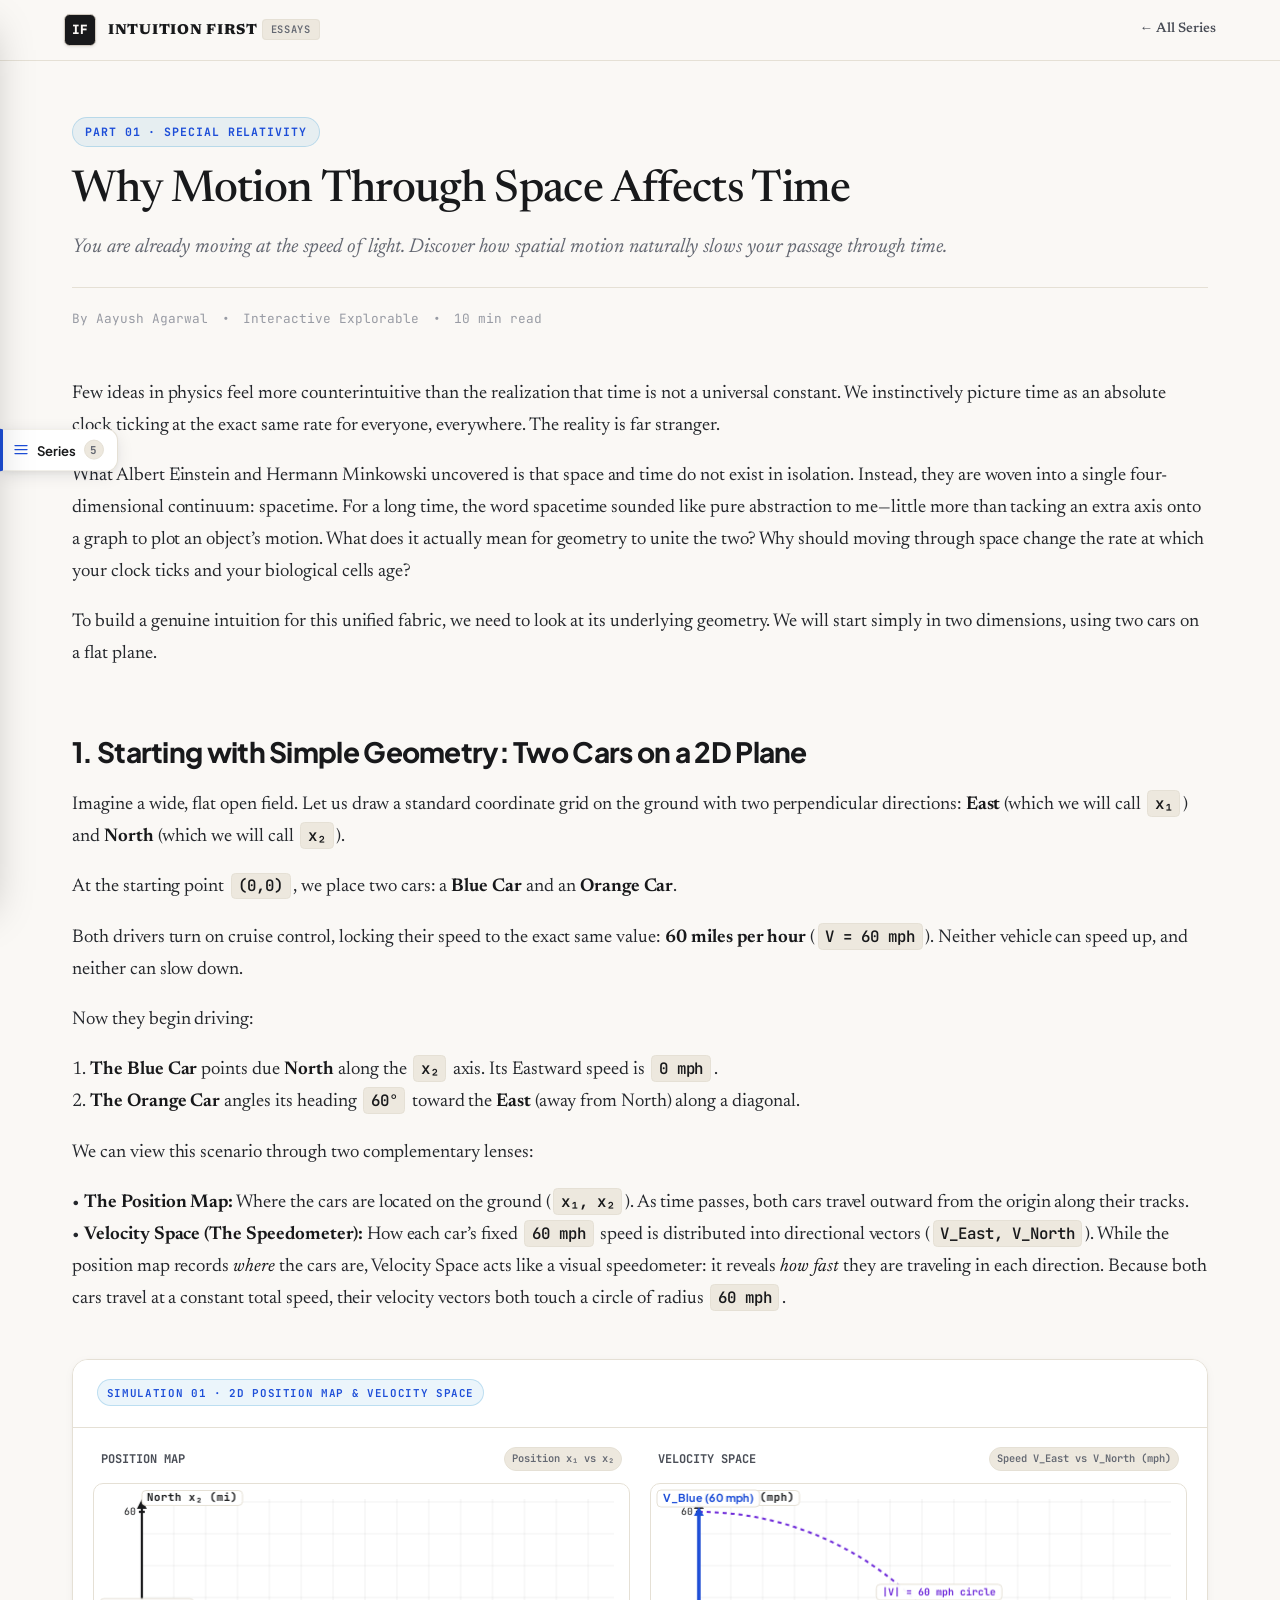
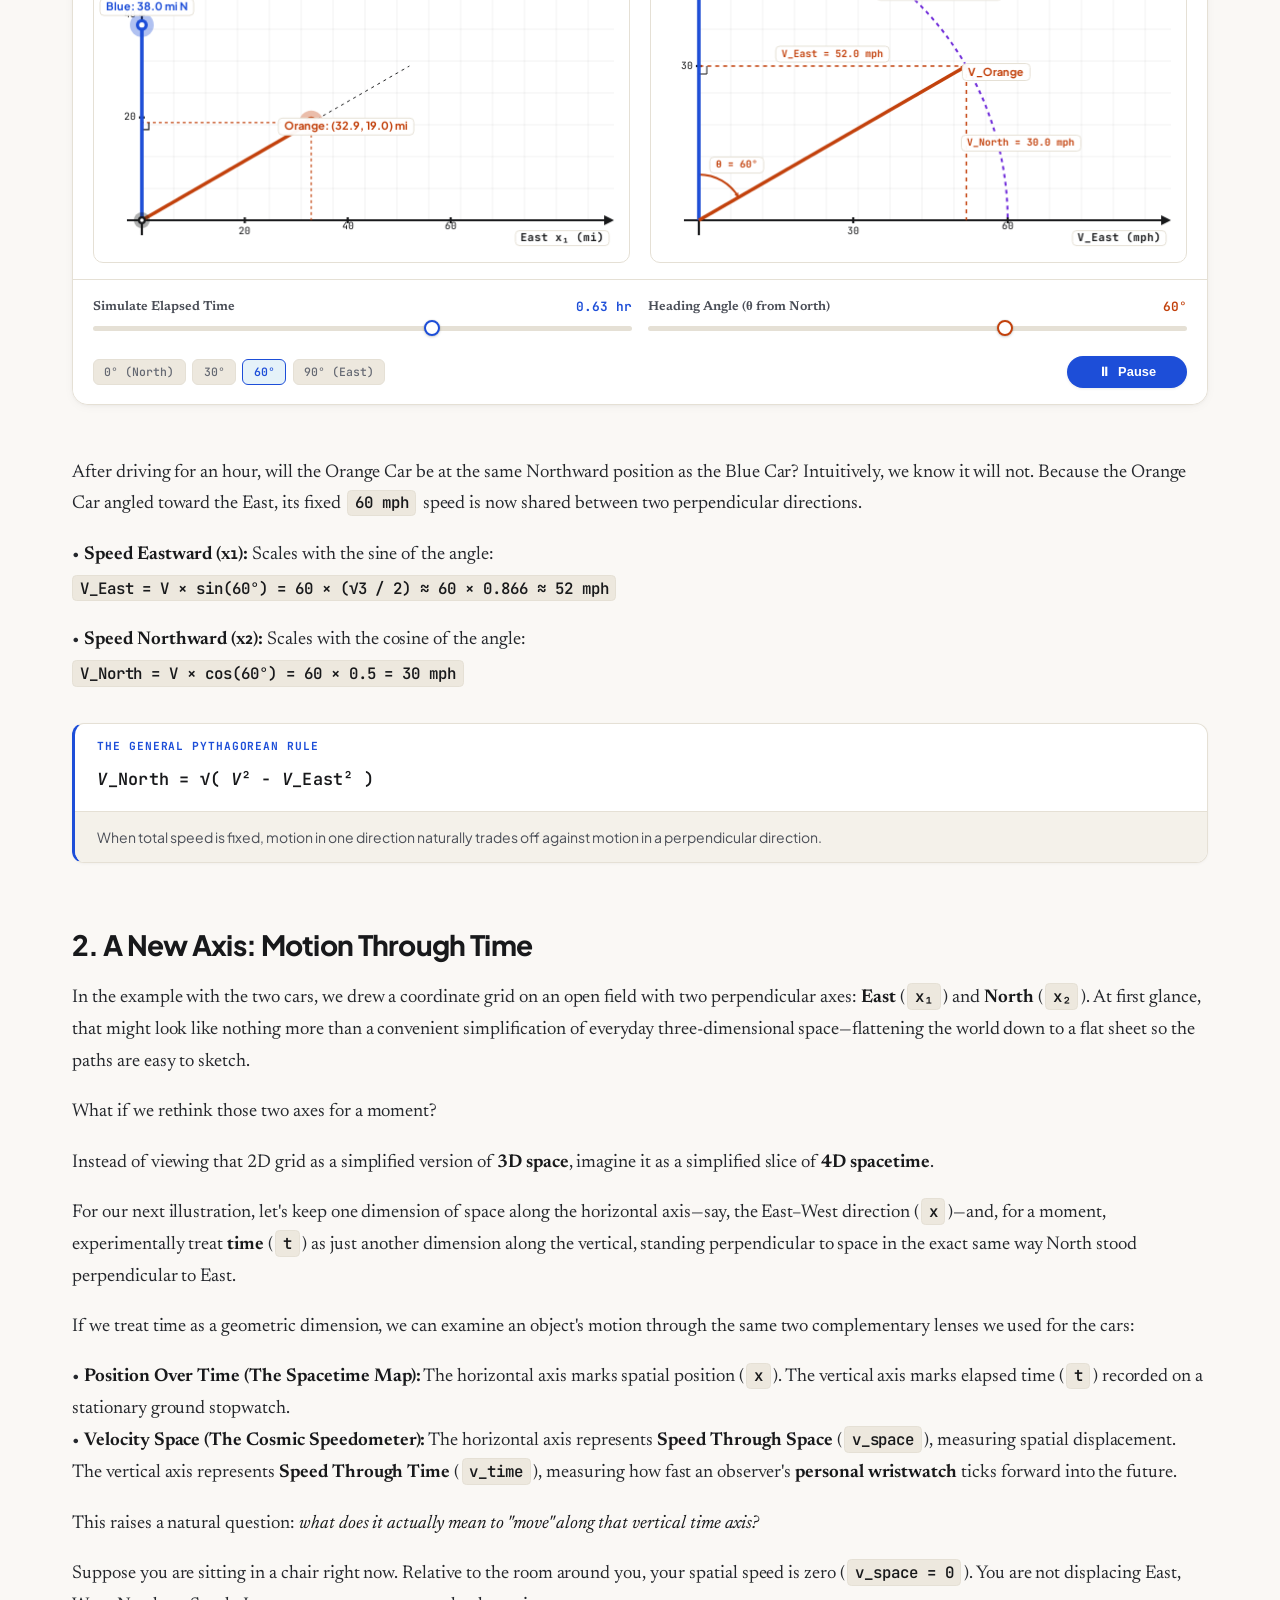
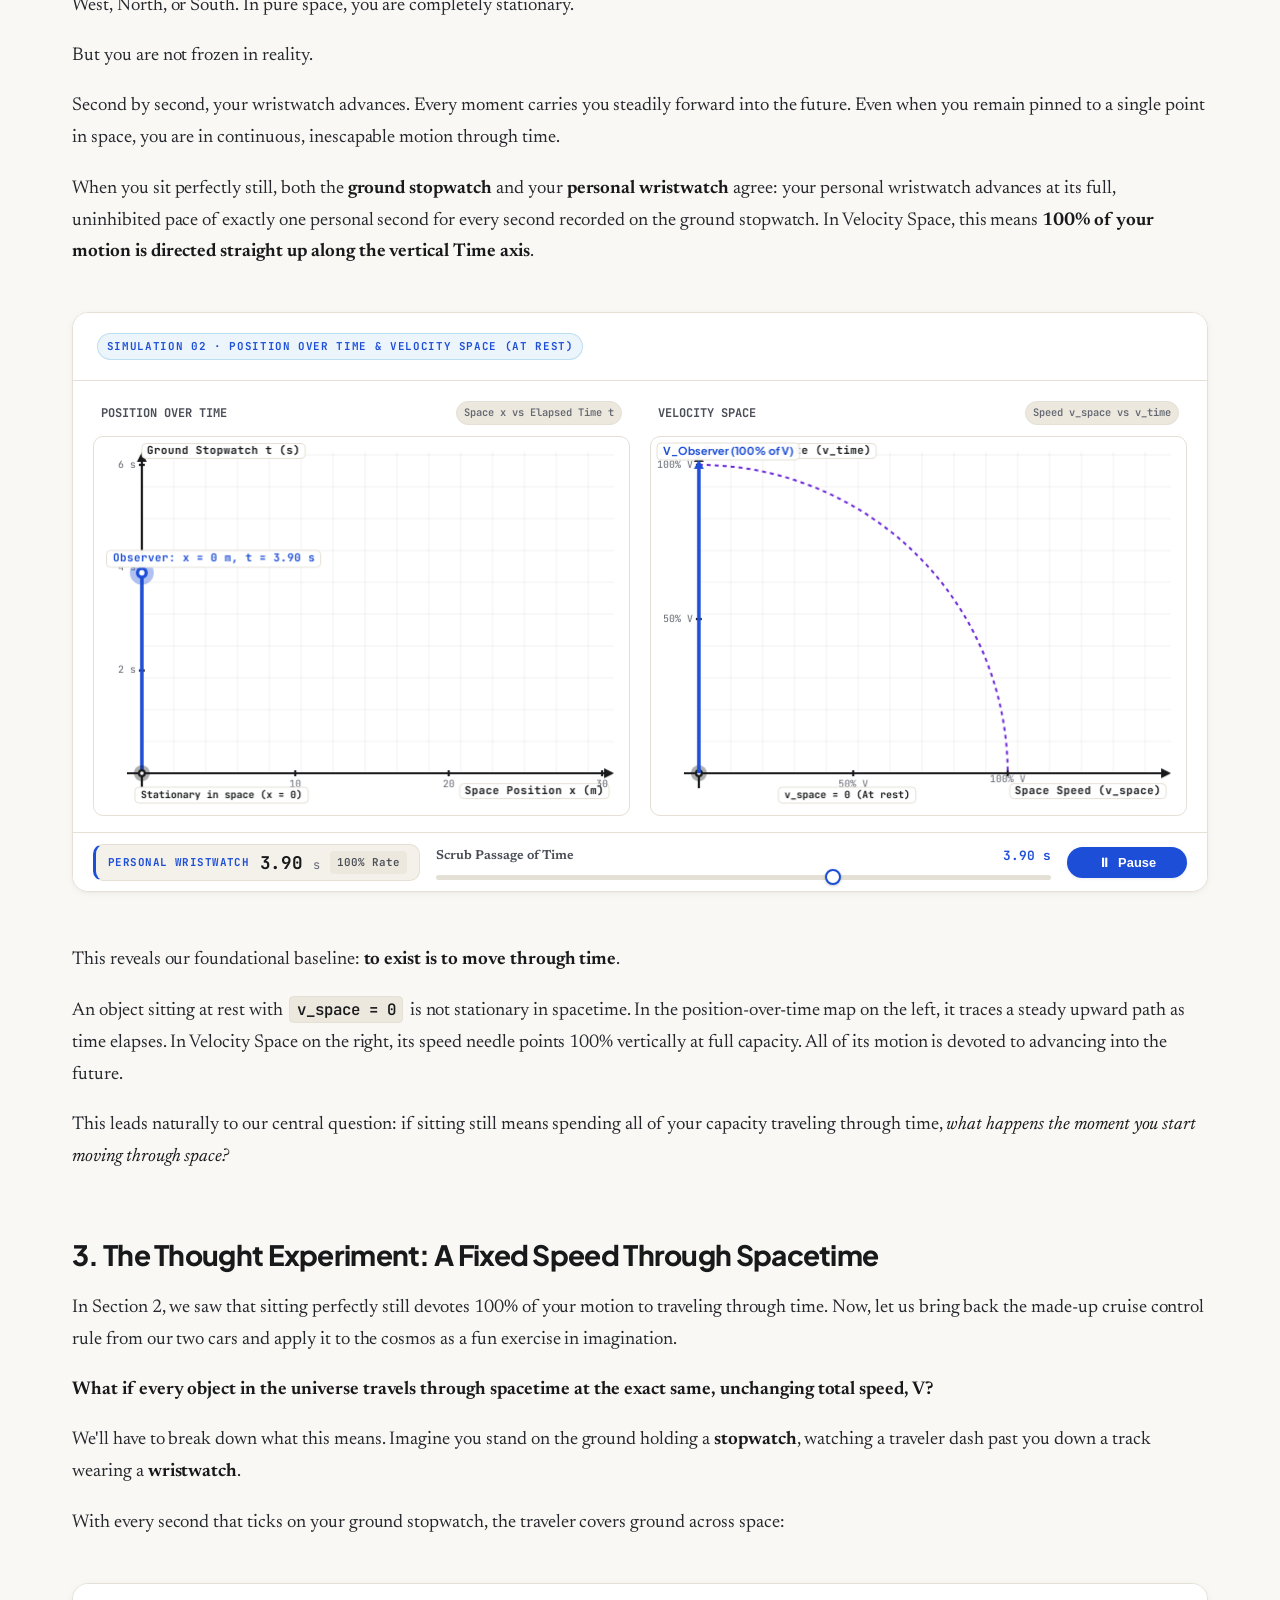
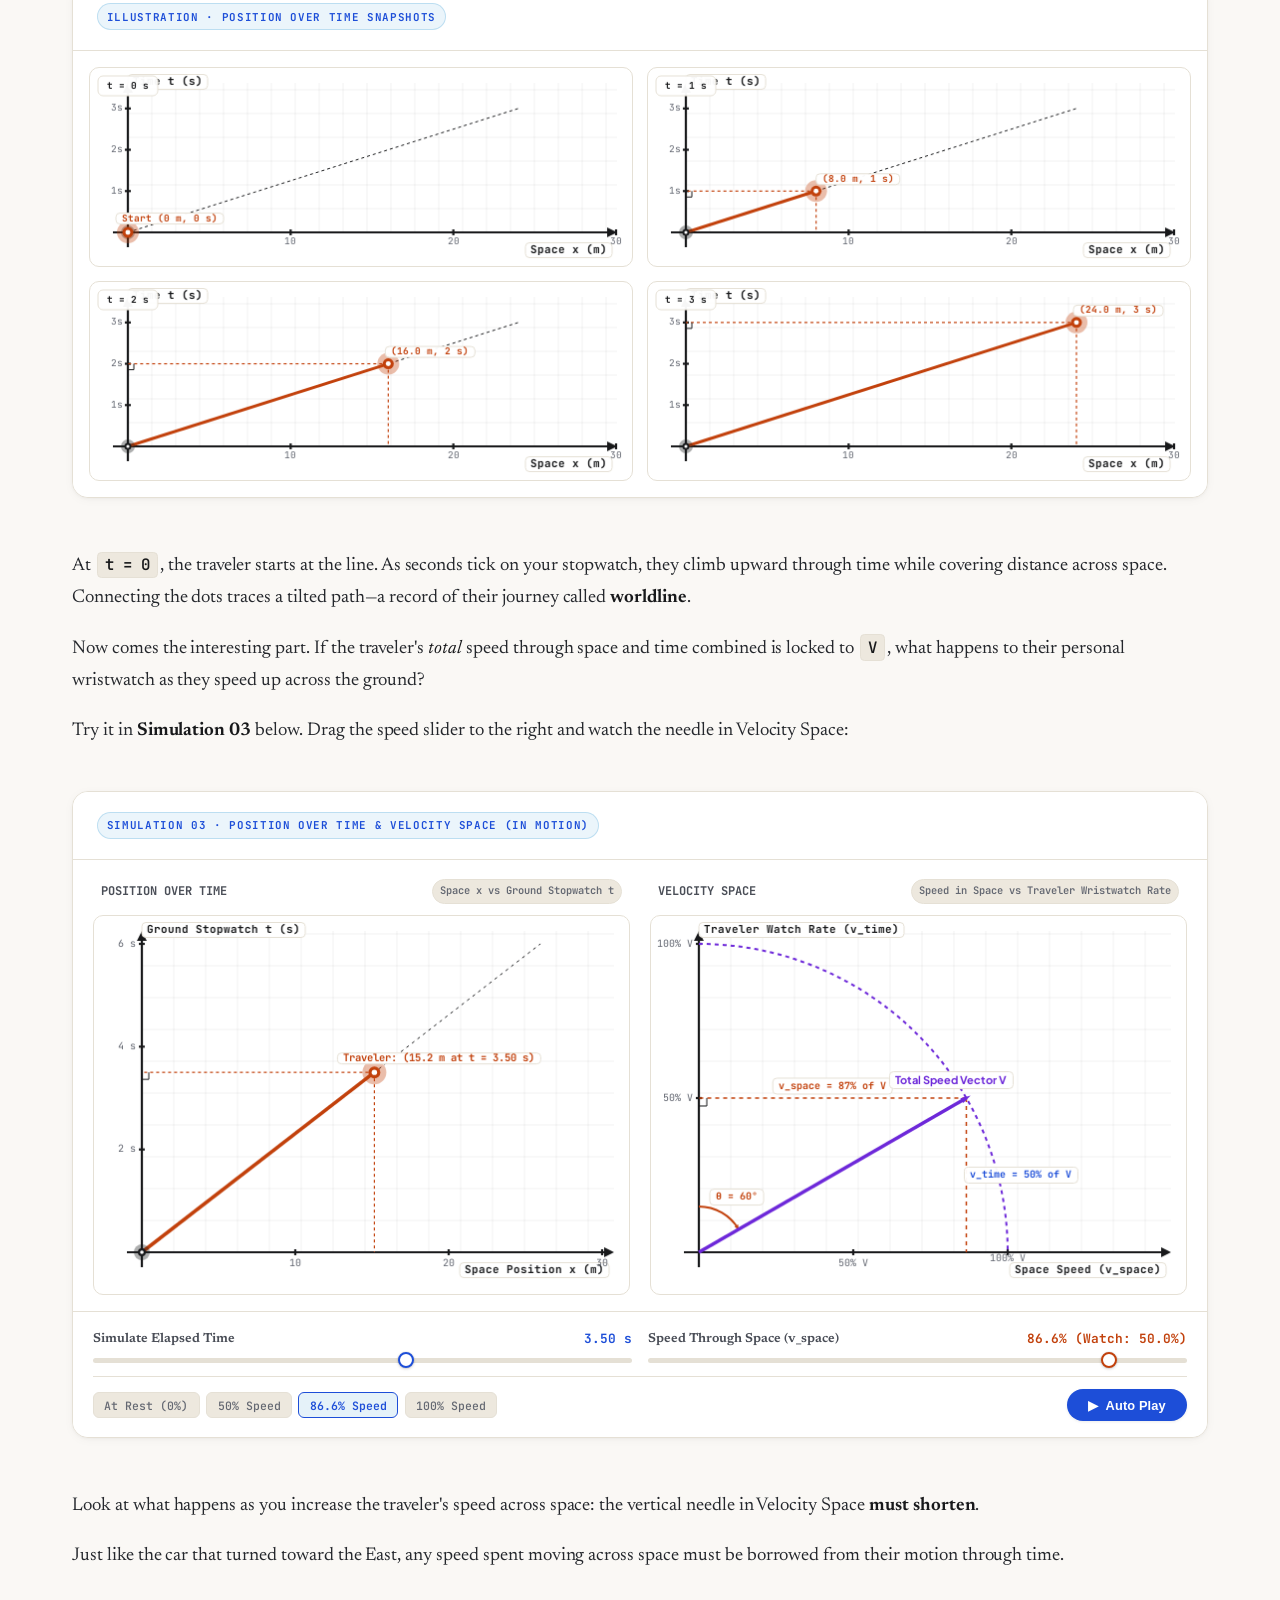
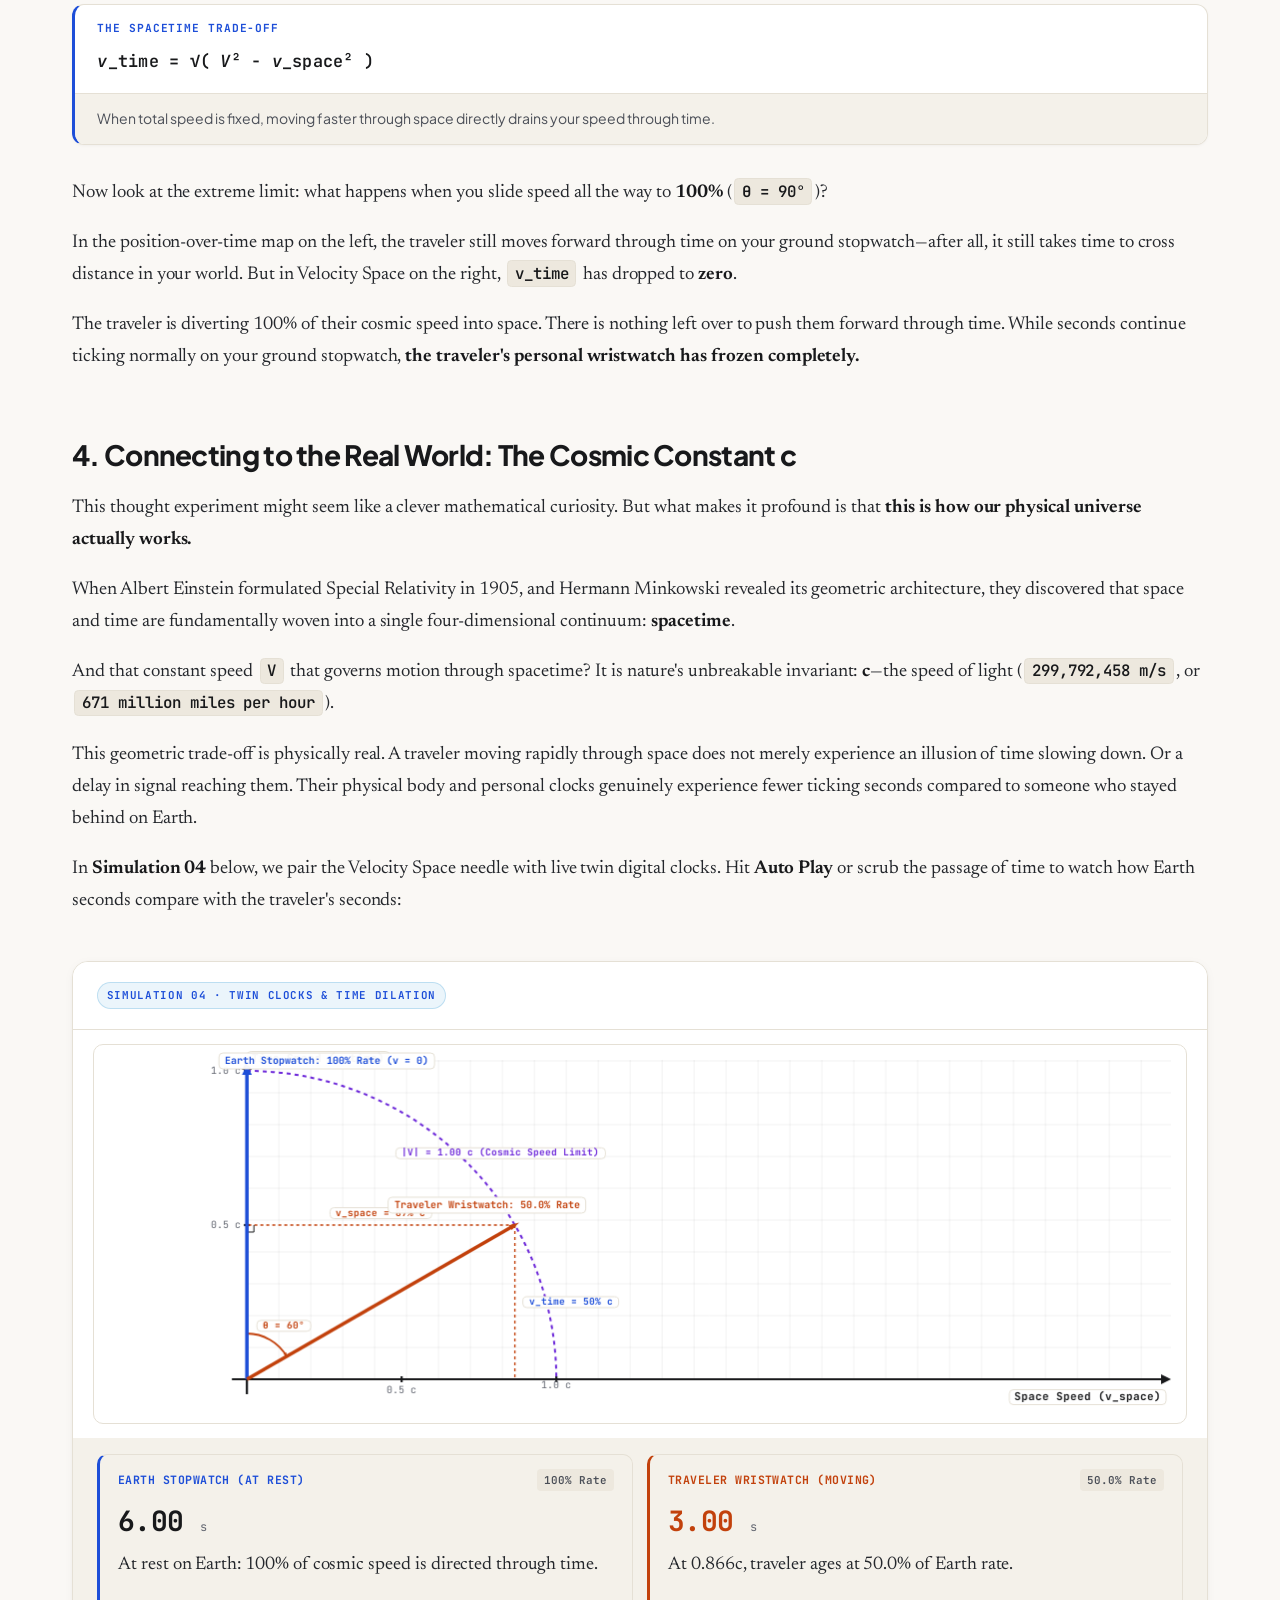
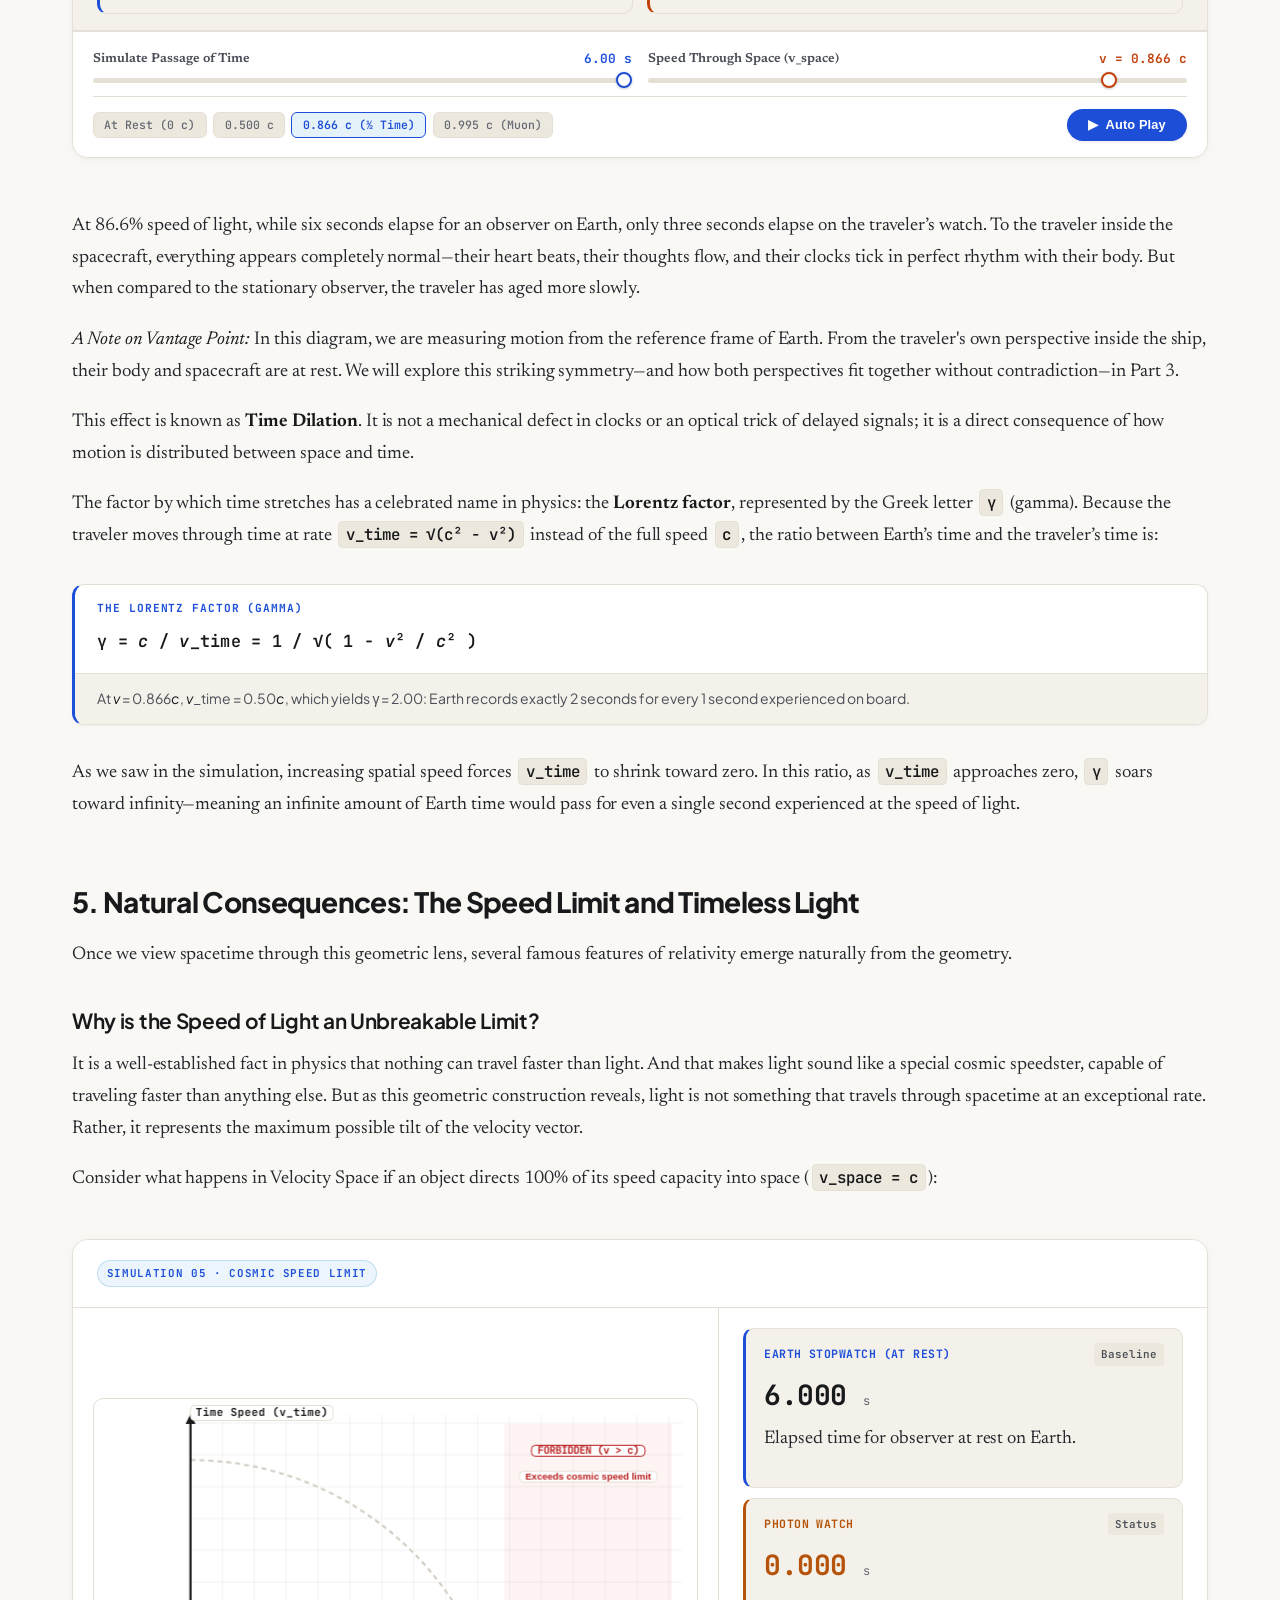
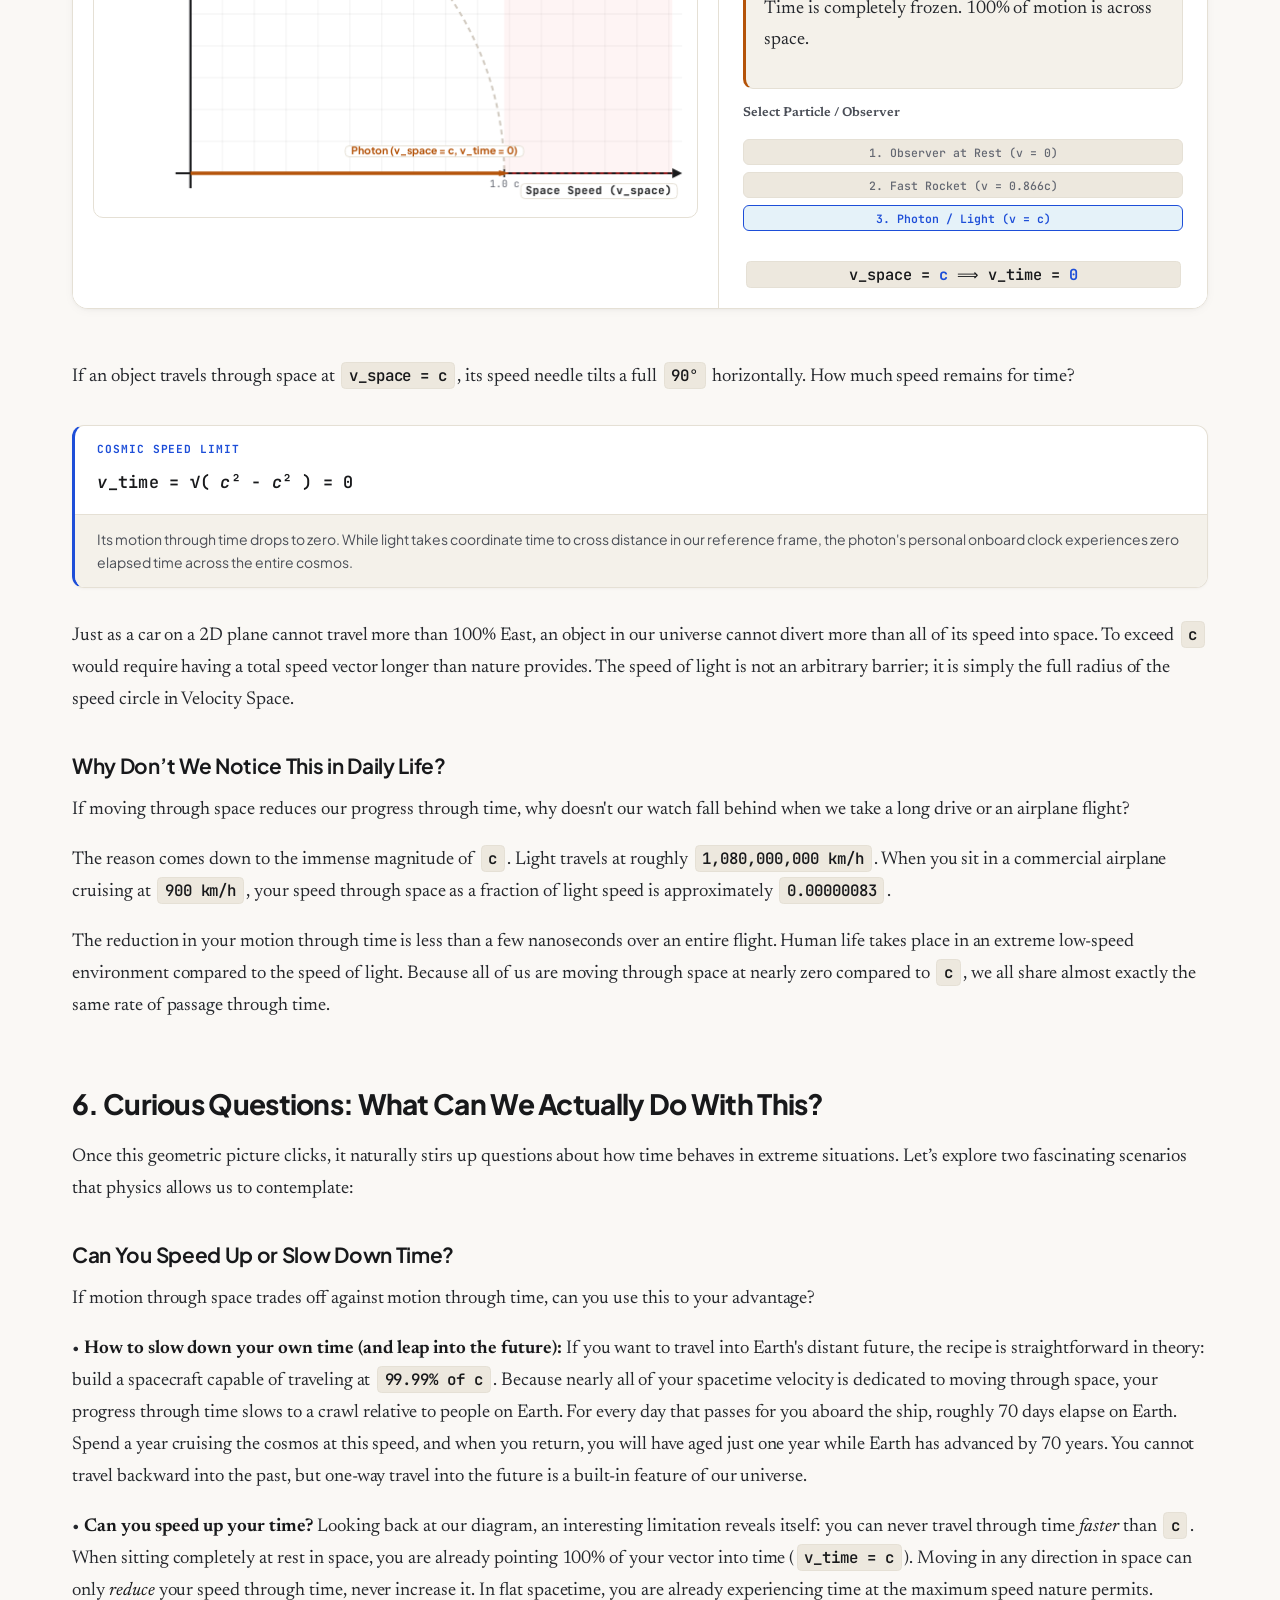
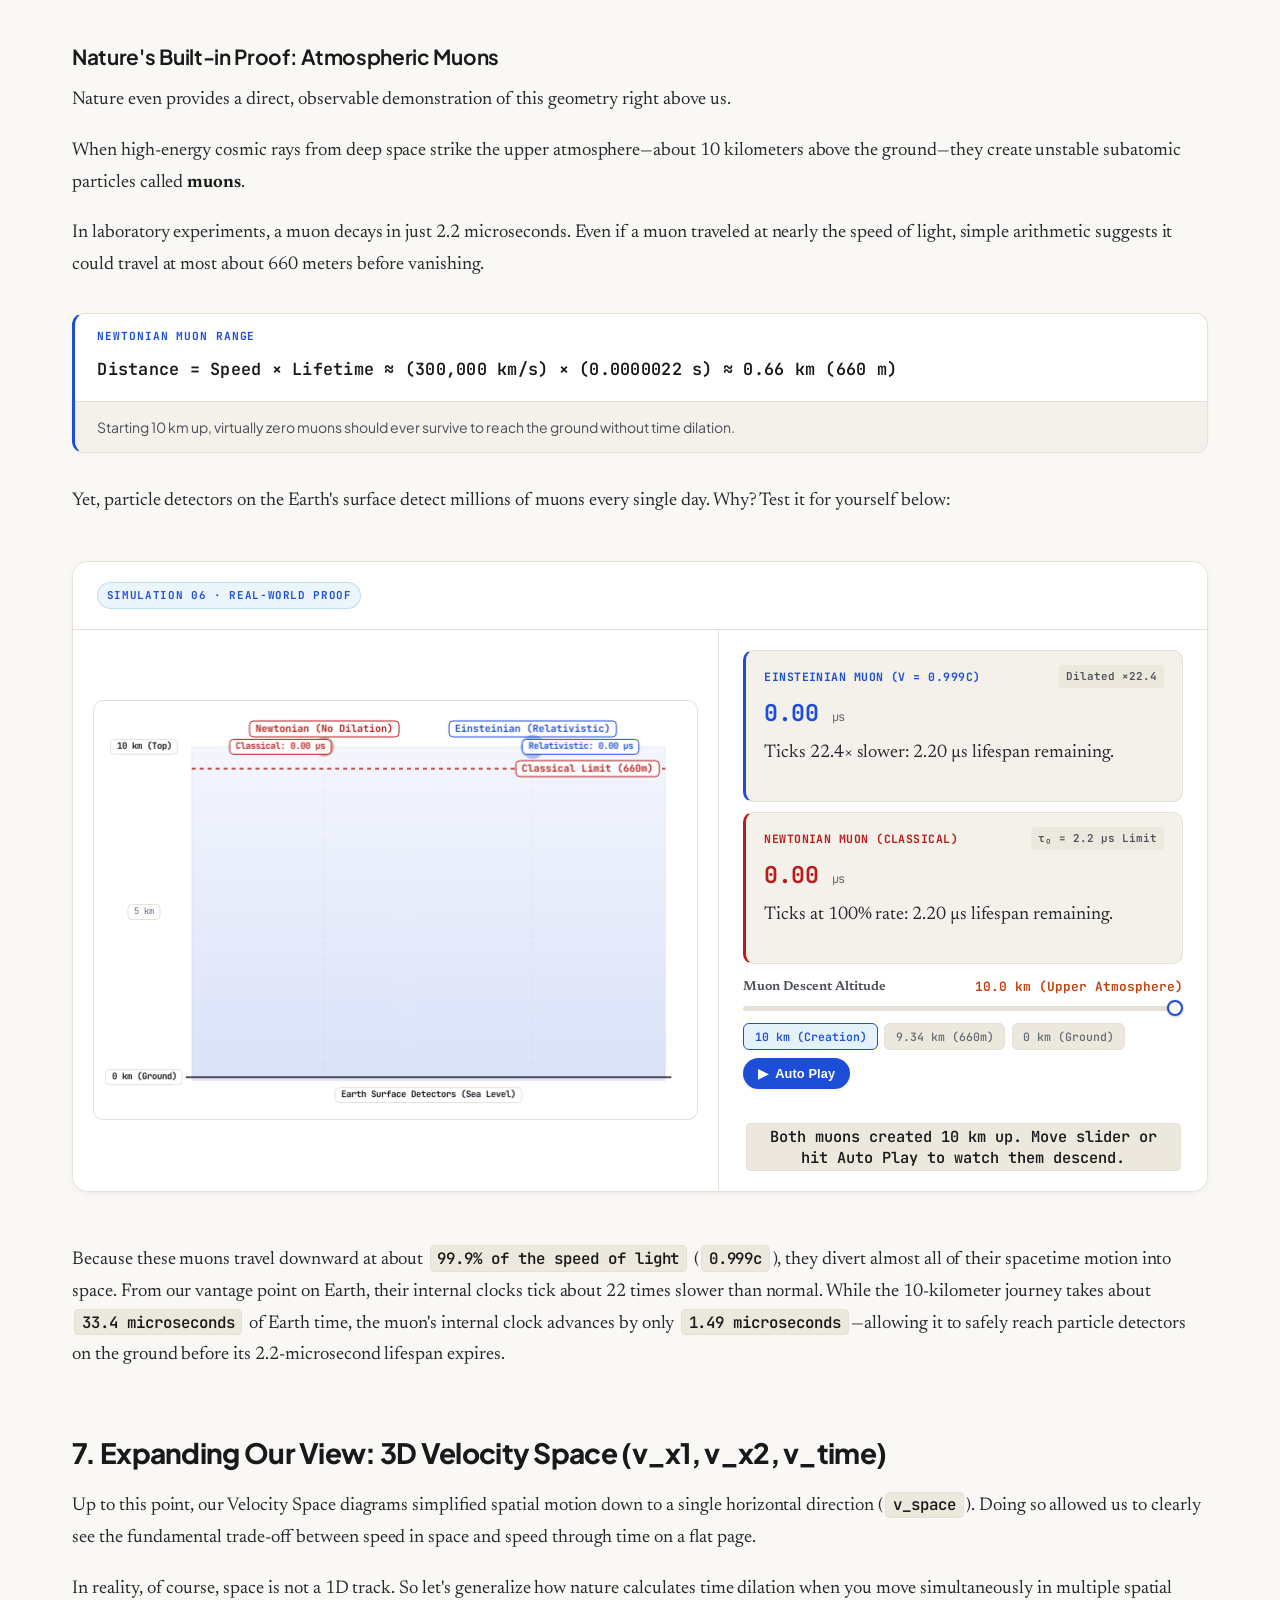
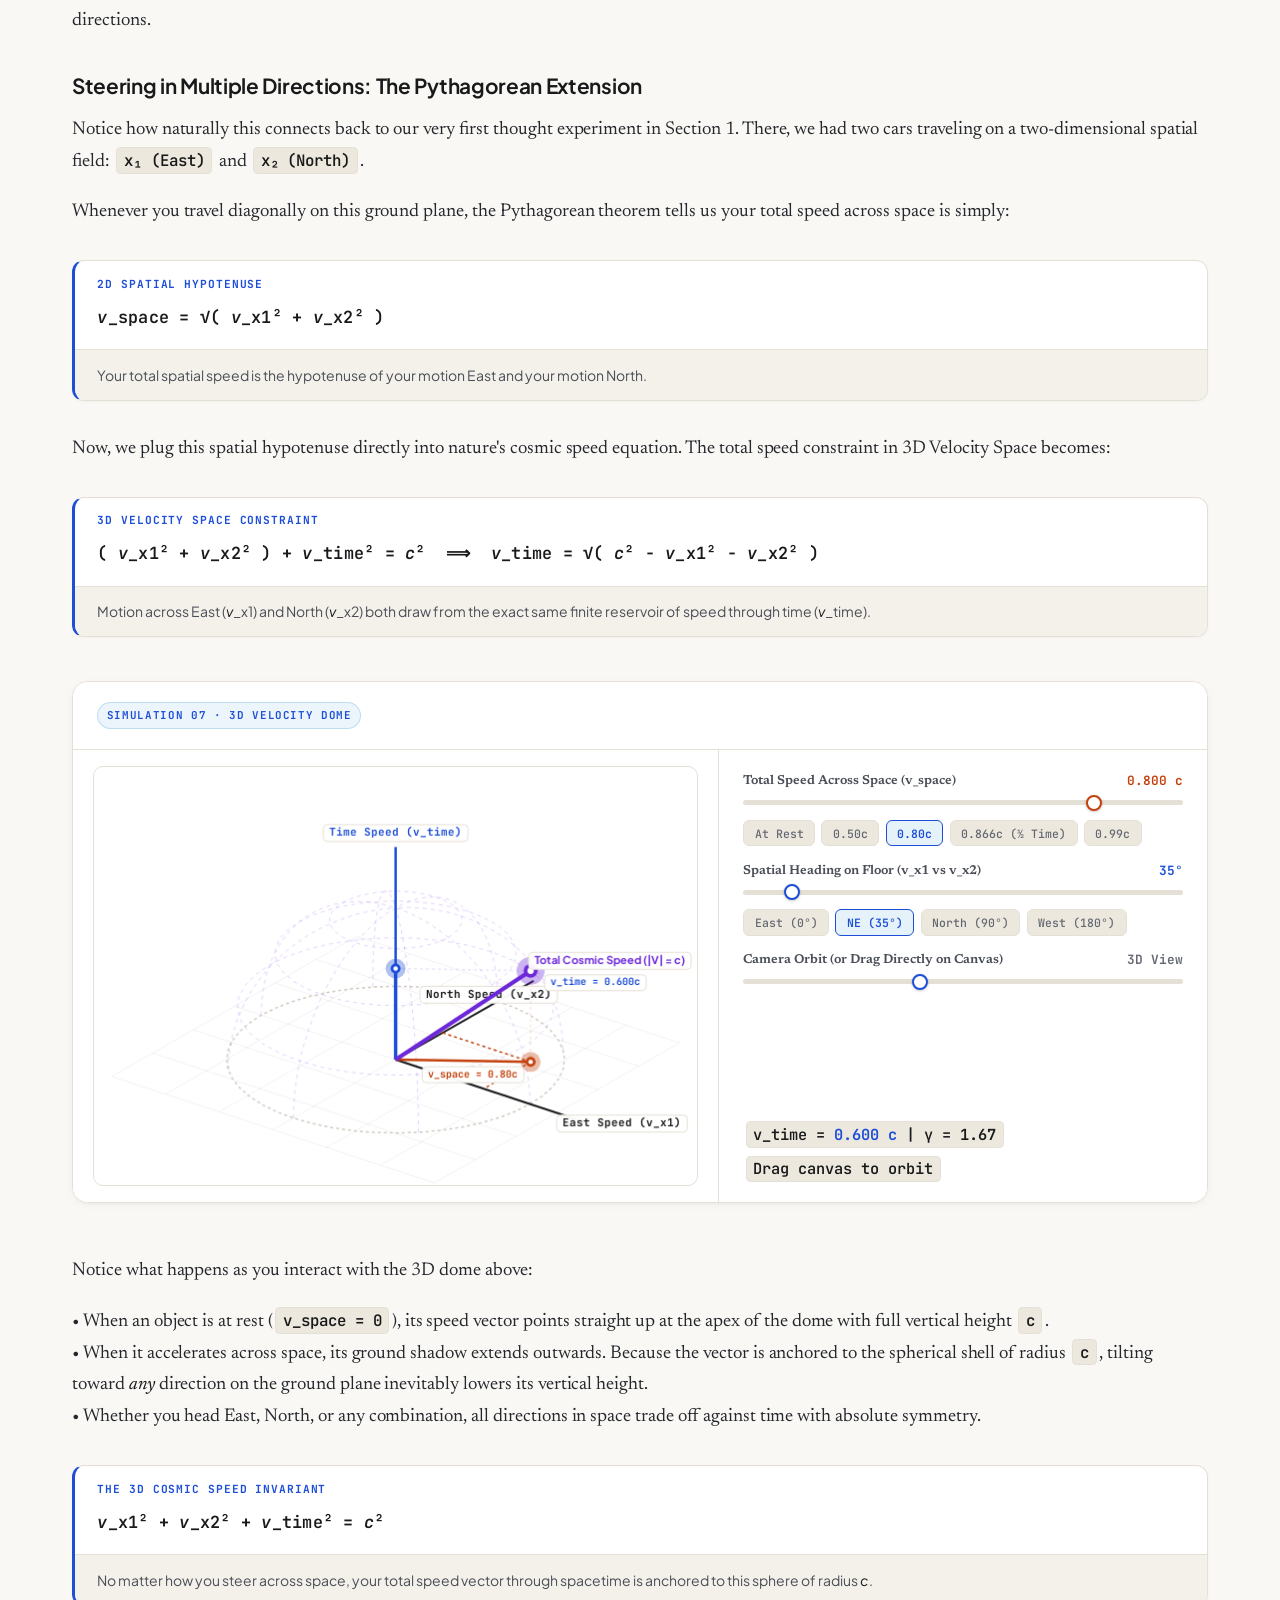
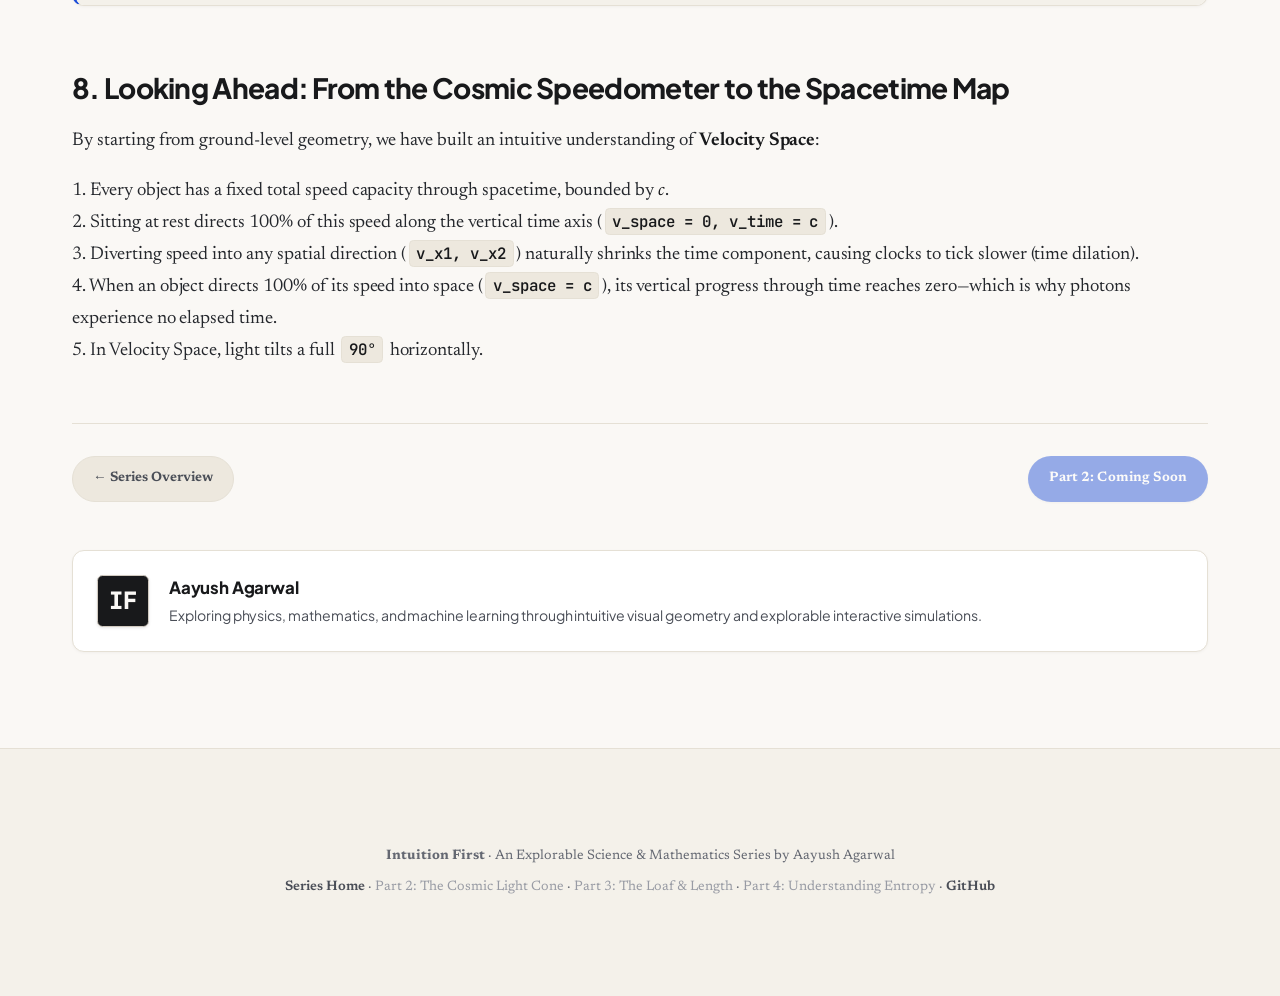
==== commit 8c8688e6: "feat: update muon simulator widget with dual-framework Einstein vs Newton comparison" ====
--- a/posts/01-motion-and-time.html
+++ b/posts/01-motion-and-time.html
@@ -788,34 +788,48 @@
           </div>
           <div class="split-controls-col">
             <div>
-              <div class="clock-card cyan" style="margin-bottom: 0.85rem;">
+              <div class="clock-card cyan" style="margin-bottom: 0.65rem;">
                 <div class="clock-meta">
-                  <span class="clock-label">Muon Internal Clock</span>
-                  <span class="clock-badge">τ₀ = 2.2 µs</span>
-                </div>
-                <div class="clock-time readout-muon-clock" style="font-size: 1.5rem;">0.00 µs</div>
-                <p class="clock-subtext">Internal time elapsed since creation 10 km up.</p>
-              </div>
-              <div class="control-item" style="margin-bottom: 0.85rem;">
+                  <span class="clock-label">Einsteinian Muon (v = 0.999c)</span>
+                  <span class="clock-badge badge-einstein-rate">Dilated ×22.4</span>
+                </div>
+                <div class="clock-time readout-muon-clock-einstein"
+                  style="font-size: 1.45rem; color: var(--color-time);">0.00 <span>µs</span></div>
+                <p class="clock-subtext readout-muon-sub-einstein">Ticks 22.4× slower: reaches sea level in only 1.49
+                  µs.</p>
+              </div>
+              <div class="clock-card danger" style="margin-bottom: 0.75rem;">
+                <div class="clock-meta">
+                  <span class="clock-label">Newtonian Muon (Classical)</span>
+                  <span class="clock-badge badge-newton-rate">τ₀ = 2.2 µs Limit</span>
+                </div>
+                <div class="clock-time readout-muon-clock-newton"
+                  style="font-size: 1.45rem; color: var(--color-danger);">0.00 <span>µs</span></div>
+                <p class="clock-subtext readout-muon-sub-newton">Ticks at 100% rate: decays after only 660 m (2.2 µs).
+                </p>
+              </div>
+              <div class="control-item" style="margin-bottom: 0.75rem;">
                 <div class="control-header">
                   <span>Muon Descent Altitude</span>
-                  <span class="control-val amber">10 km → 0 km</span>
+                  <span class="control-val amber readout-muon-alt">10.0 km</span>
                 </div>
                 <input type="range" class="range-slider slider-altitude" min="0" max="10" step="0.1" value="10">
               </div>
-              <div class="control-item" style="margin-bottom: 0.85rem;">
-                <div class="control-header">
-                  <span>Physics Framework</span>
-                </div>
-                <button class="btn-secondary btn-view-toggle"
-                  style="width: 100%; justify-content: center; padding: 0.65rem 0.8rem; margin-top: 0.25rem;">
-                  <span>Mode: </span><strong style="color:var(--color-time)">Einsteinian (Time Dilation ON)</strong>
+              <div
+                style="display: flex; flex-wrap: wrap; justify-content: space-between; align-items: center; gap: 0.5rem; margin-bottom: 0.5rem;">
+                <div class="preset-chips">
+                  <button class="chip-btn chip-muon-preset active" data-alt="10">10 km (Creation)</button>
+                  <button class="chip-btn chip-muon-preset" data-alt="9.34">9.34 km (660m)</button>
+                  <button class="chip-btn chip-muon-preset" data-alt="0">0 km (Ground)</button>
+                </div>
+                <button class="btn-primary btn-play-muon" style="padding: 0.45rem 0.85rem; font-size: 0.8rem;">
+                  <span>▶</span><span>Auto Play</span>
                 </button>
               </div>
             </div>
-            <div class="toolbar-bottom" style="padding-top: 0.75rem;">
+            <div class="toolbar-bottom" style="padding-top: 0.5rem;">
               <div class="math-badge readout-muon-status" style="width: 100%; text-align: center;">
-                Descending safely through atmosphere...
+                Both muons created 10 km up. Drag slider or click Auto Play to start descent.
               </div>
             </div>
           </div>
@@ -836,13 +850,12 @@
       <h2>7. Expanding Our View: 3D Velocity Space (v_x1, v_x2, v_time)</h2>
       <p>
         Up to this point, our Velocity Space diagrams simplified spatial motion down to a single horizontal direction
-        (<span class="math-badge">v_space</span>). This was deliberate: it allowed us to clearly see the fundamental
+        (<span class="math-badge">v_space</span>). Doing so allowed us to clearly see the fundamental
         trade-off between speed in space and speed through time on a flat page.
       </p>
       <p>
-        In reality, of course, space is not a 1D track. We can walk East, run North, or travel diagonally in any
-        direction we please. How does nature calculate time dilation when you move simultaneously in multiple spatial
-        directions?
+        In reality, of course, space is not a 1D track. So let's generalize how nature calculates time dilation when you
+        move simultaneously in multiple spatial directions.
       </p>
 
       <h3>Steering in Multiple Directions: The Pythagorean Extension</h3>
@@ -881,17 +894,6 @@
           same finite
           reservoir of speed through time (<em>v</em>_time).</div>
       </div>
-
-      <h3>The 3D Geometry: From a Flat Arc to a Spherical Velocity Dome</h3>
-      <p>
-        In our earlier 2D diagrams, the cosmic speed limit formed a circular arc. When we add a second spatial
-        dimension, that circular arc sweeps out a full 360 degrees around the vertical Time axis.
-      </p>
-      <p>
-        The result is a magnificent <strong>3D spherical dome (hemisphere)</strong> of radius <span
-          class="math-badge">c</span>, sitting right on top of the <span class="math-badge">(v_x1, v_x2)</span> ground
-        plane:
-      </p>
 
       <!-- INTERACTIVE WIDGET 7: 3D VELOCITY DOME -->
       <div id="widget-3d-spacetime" class="interactive-artifact">
@@ -968,16 +970,6 @@
         symmetry.
       </p>
 
-      <h3>The Geometric Insight: The Universal Cosmic Dome</h3>
-      <p>
-        Why take this step into three dimensions?
-      </p>
-      <p>
-        In everyday life, we are free to steer in any direction across the ground. The 3D Velocity Dome reveals that
-        nature treats all spatial directions with unified geometric elegance. Motion across East (<span
-          class="math-badge">v_x1</span>) and motion across North (<span class="math-badge">v_x2</span>) combine via the
-        Pythagorean theorem into total spatial speed:
-      </p>
       <div class="formula-card">
         <div class="formula-card-header">
           <span class="formula-tag">The 3D Cosmic Speed Invariant</span>
@@ -1004,24 +996,6 @@
         4. When an object directs 100% of its speed into space (<span class="math-badge">v_space = c</span>), its
         vertical progress through time reaches zero—which is why photons experience no elapsed time.<br>
         5. In Velocity Space, light tilts a full <span class="math-badge">90°</span> horizontally.
-      </p>
-      <p>
-        This brings us to a crucial realization:
-      </p>
-      <p>
-        Our Velocity Space diagram is a <strong>speedometer</strong>: it reveals <em>how fast</em> an object is moving
-        through space versus time. But it is not a <em>map</em>: it does not show where anyone is located or what path
-        they follow through coordinate space.
-      </p>
-      <p>
-        <strong>The Big Question for Part 2:</strong> When we transition from this cosmic speedometer to an actual map
-        of the universe—plotting physical position <span class="math-badge">x</span> against coordinate time <span
-          class="math-badge">ct</span>—how does this 90° speed needle unfold into the famous 45° diagonal of the Cosmic
-        Light Cone?
-      </p>
-      <p>
-        In <strong>Part 2: The Cosmic Light Cone</strong>, we will bridge Velocity Space into Coordinate Spacetime, map
-        worldlines, and discover how cosmic events live inside or outside our human lifespan.
       </p>
 
       <!-- SERIES PAGER -->
--- a/css/style.css
+++ b/css/style.css
@@ -804,6 +804,11 @@
   border-left: 3px solid var(--color-space);
 }
 
+.clock-card.danger {
+  border-color: var(--border-subtle);
+  border-left: 3px solid var(--color-danger);
+}
+
 .clock-meta {
   display: flex;
   align-items: center;
@@ -821,6 +826,7 @@
 
 .clock-card.cyan .clock-label { color: var(--color-time); }
 .clock-card.amber .clock-label { color: var(--color-space); }
+.clock-card.danger .clock-label { color: var(--color-danger); }
 
 .clock-badge {
   font-family: var(--font-mono);
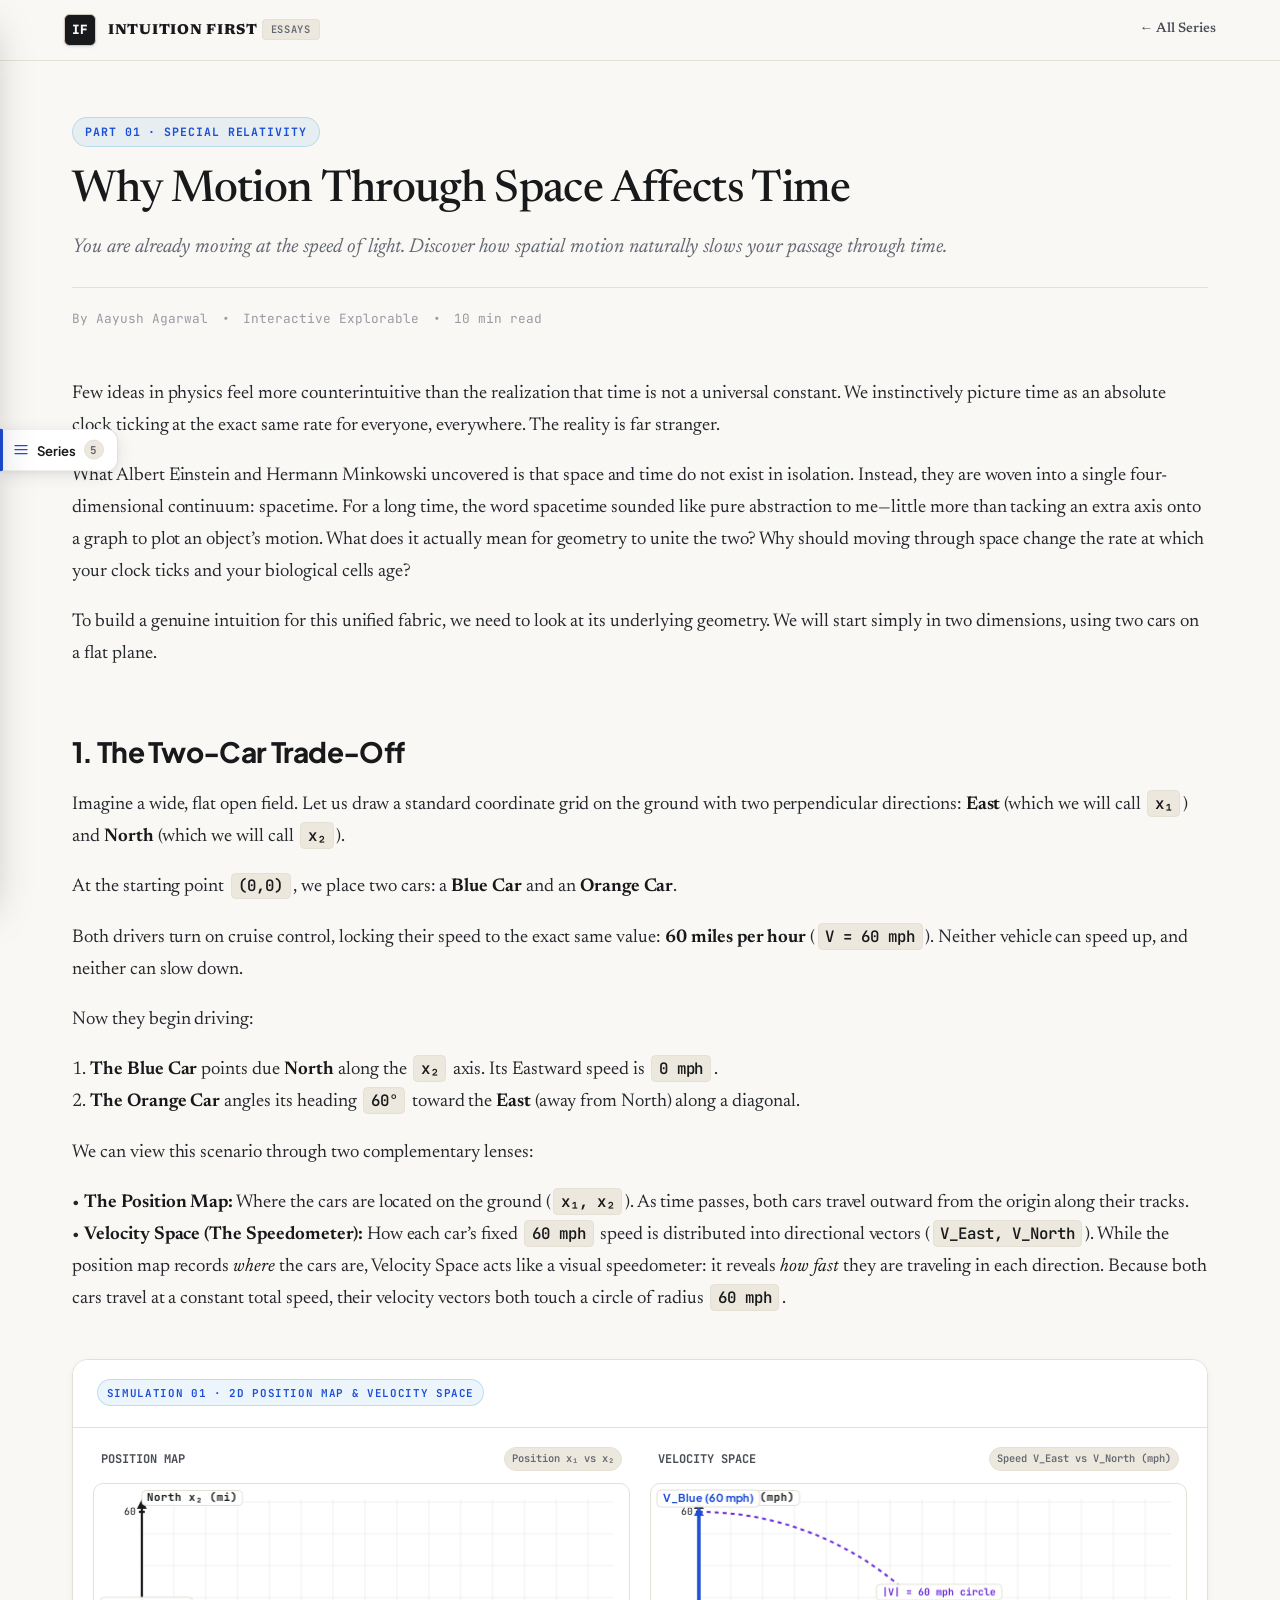
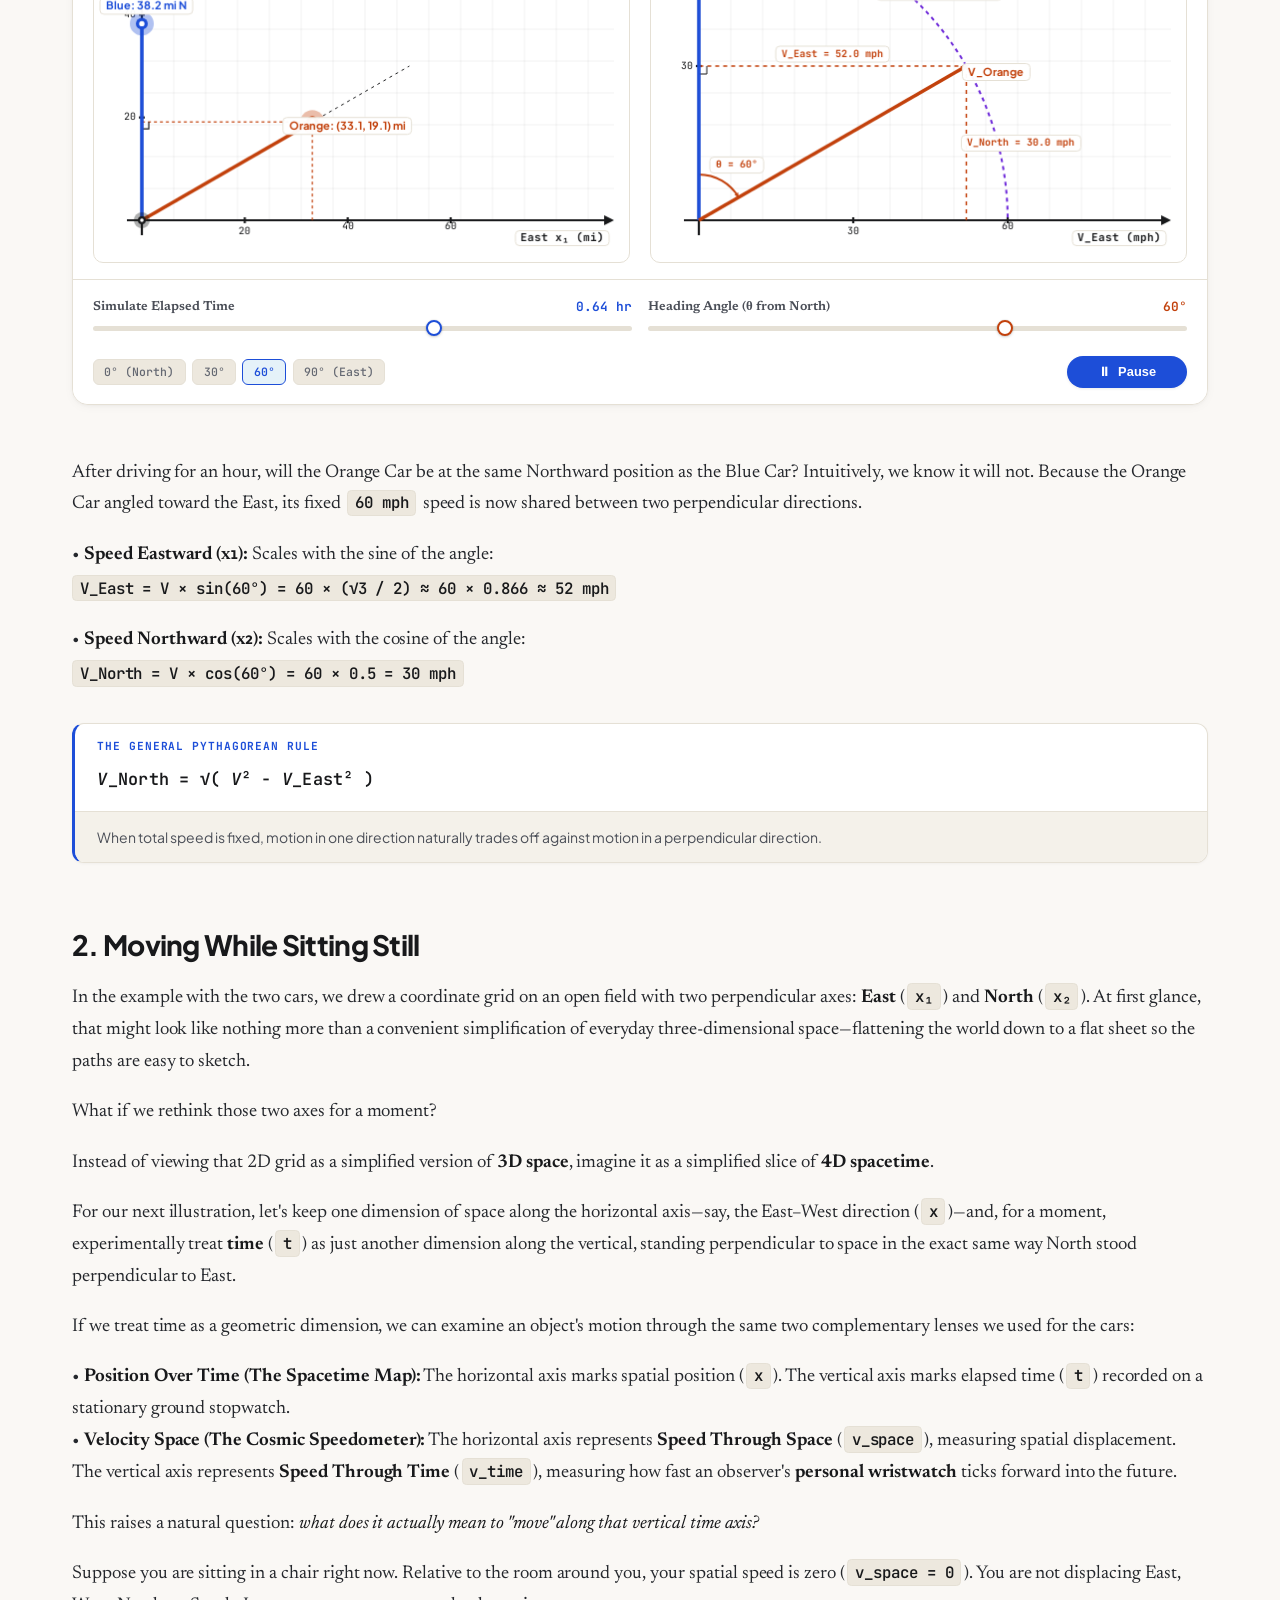
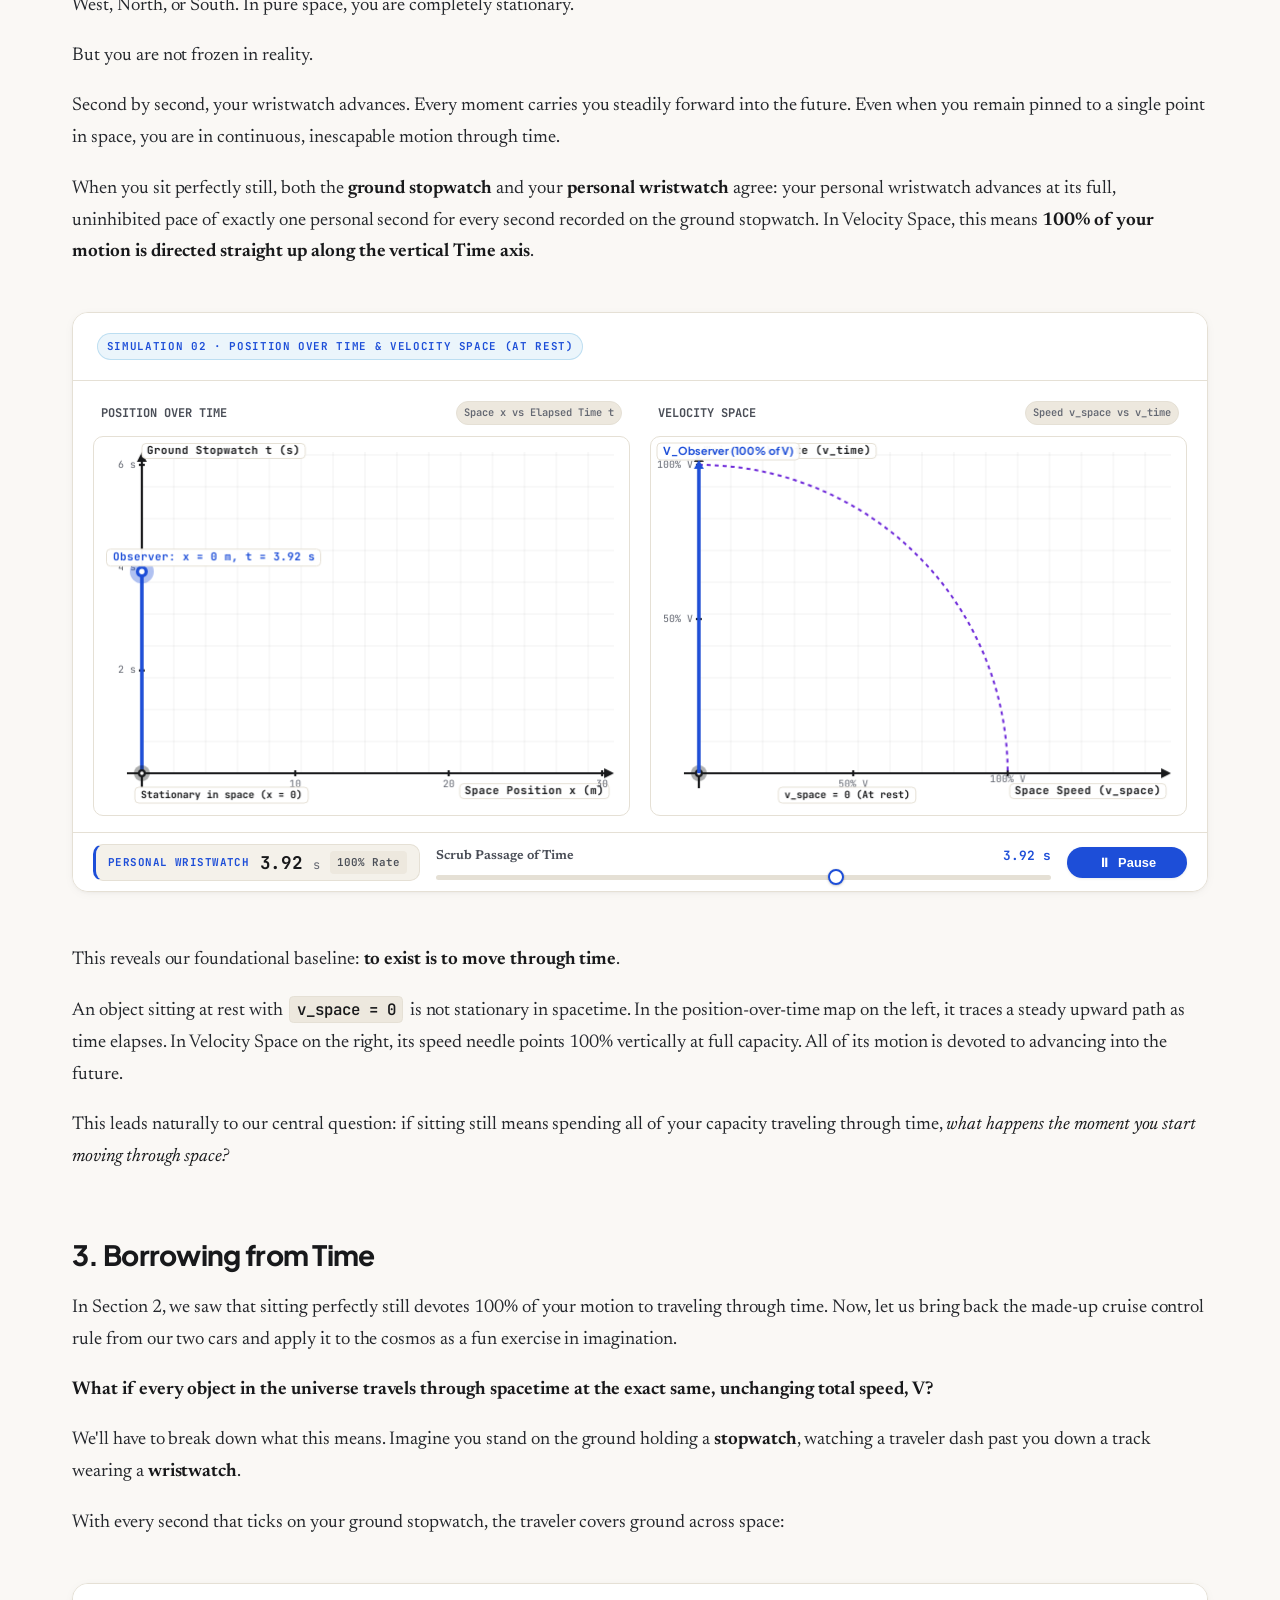
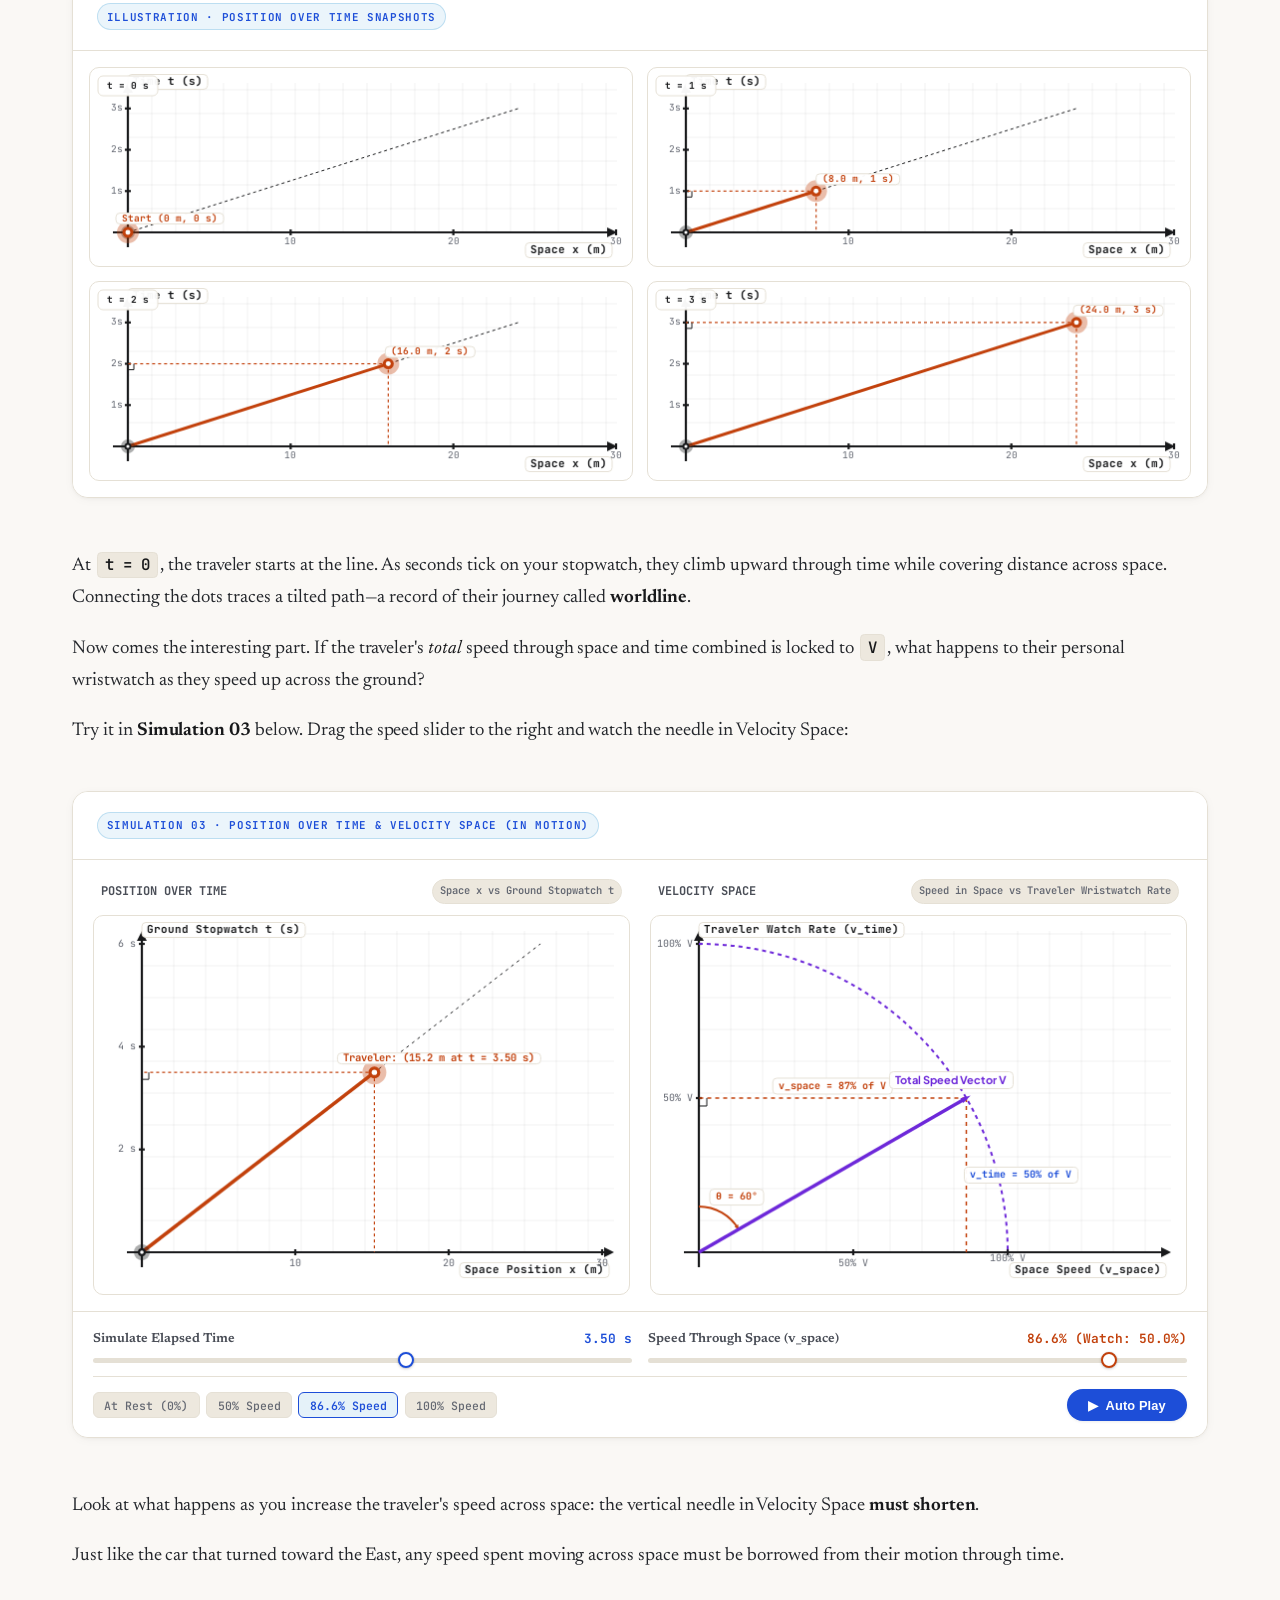
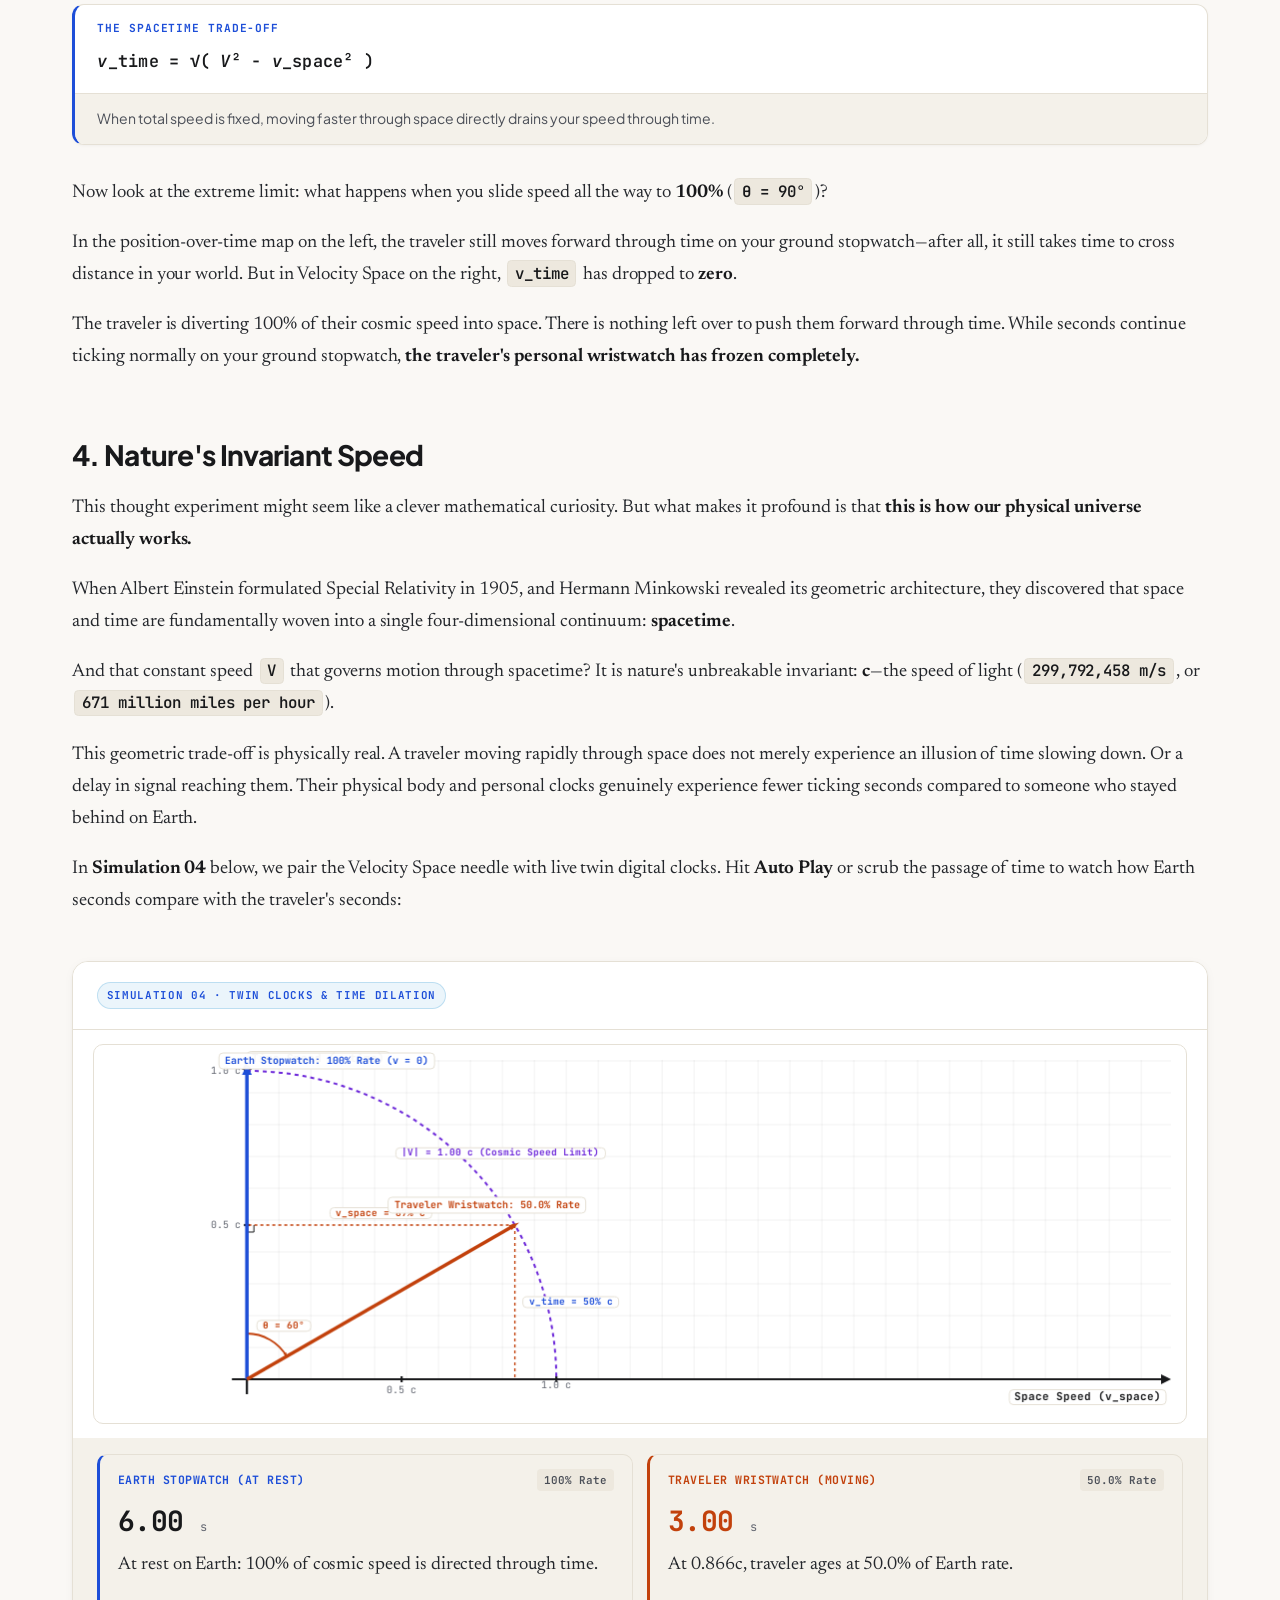
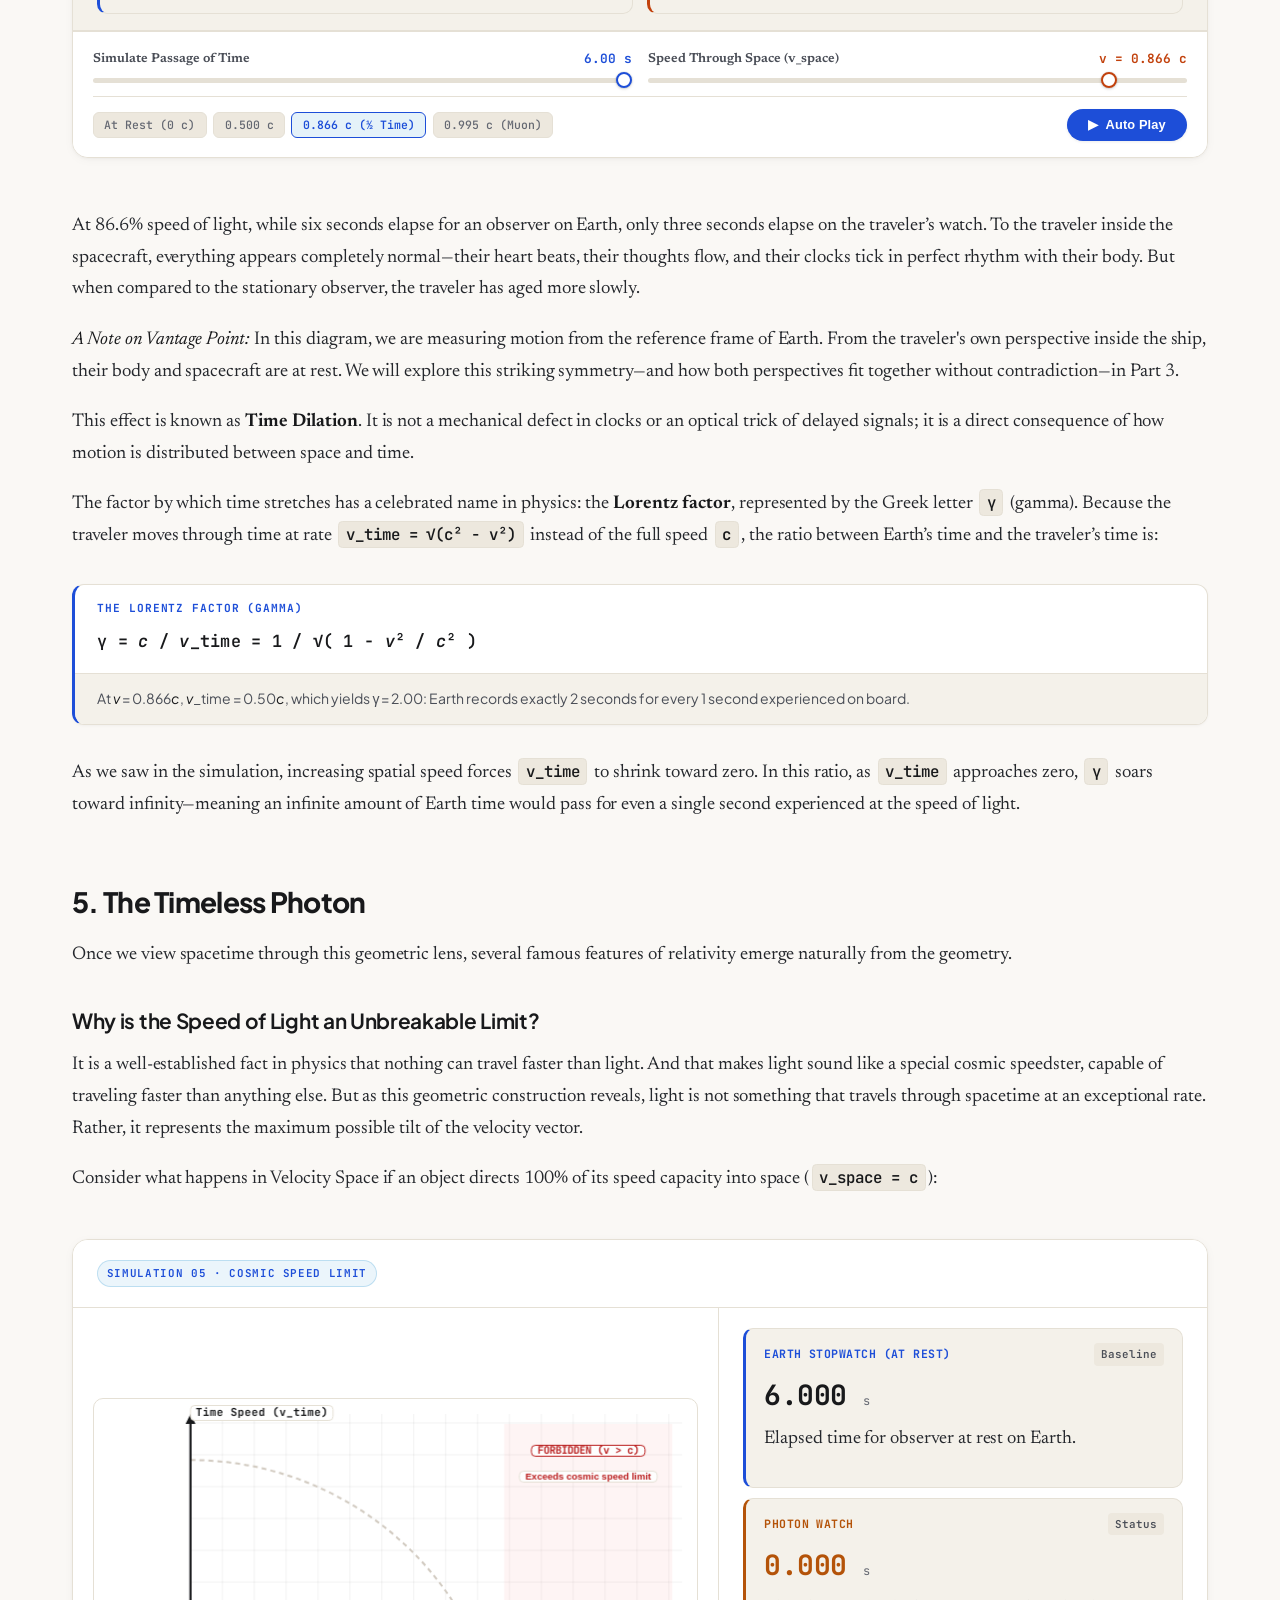
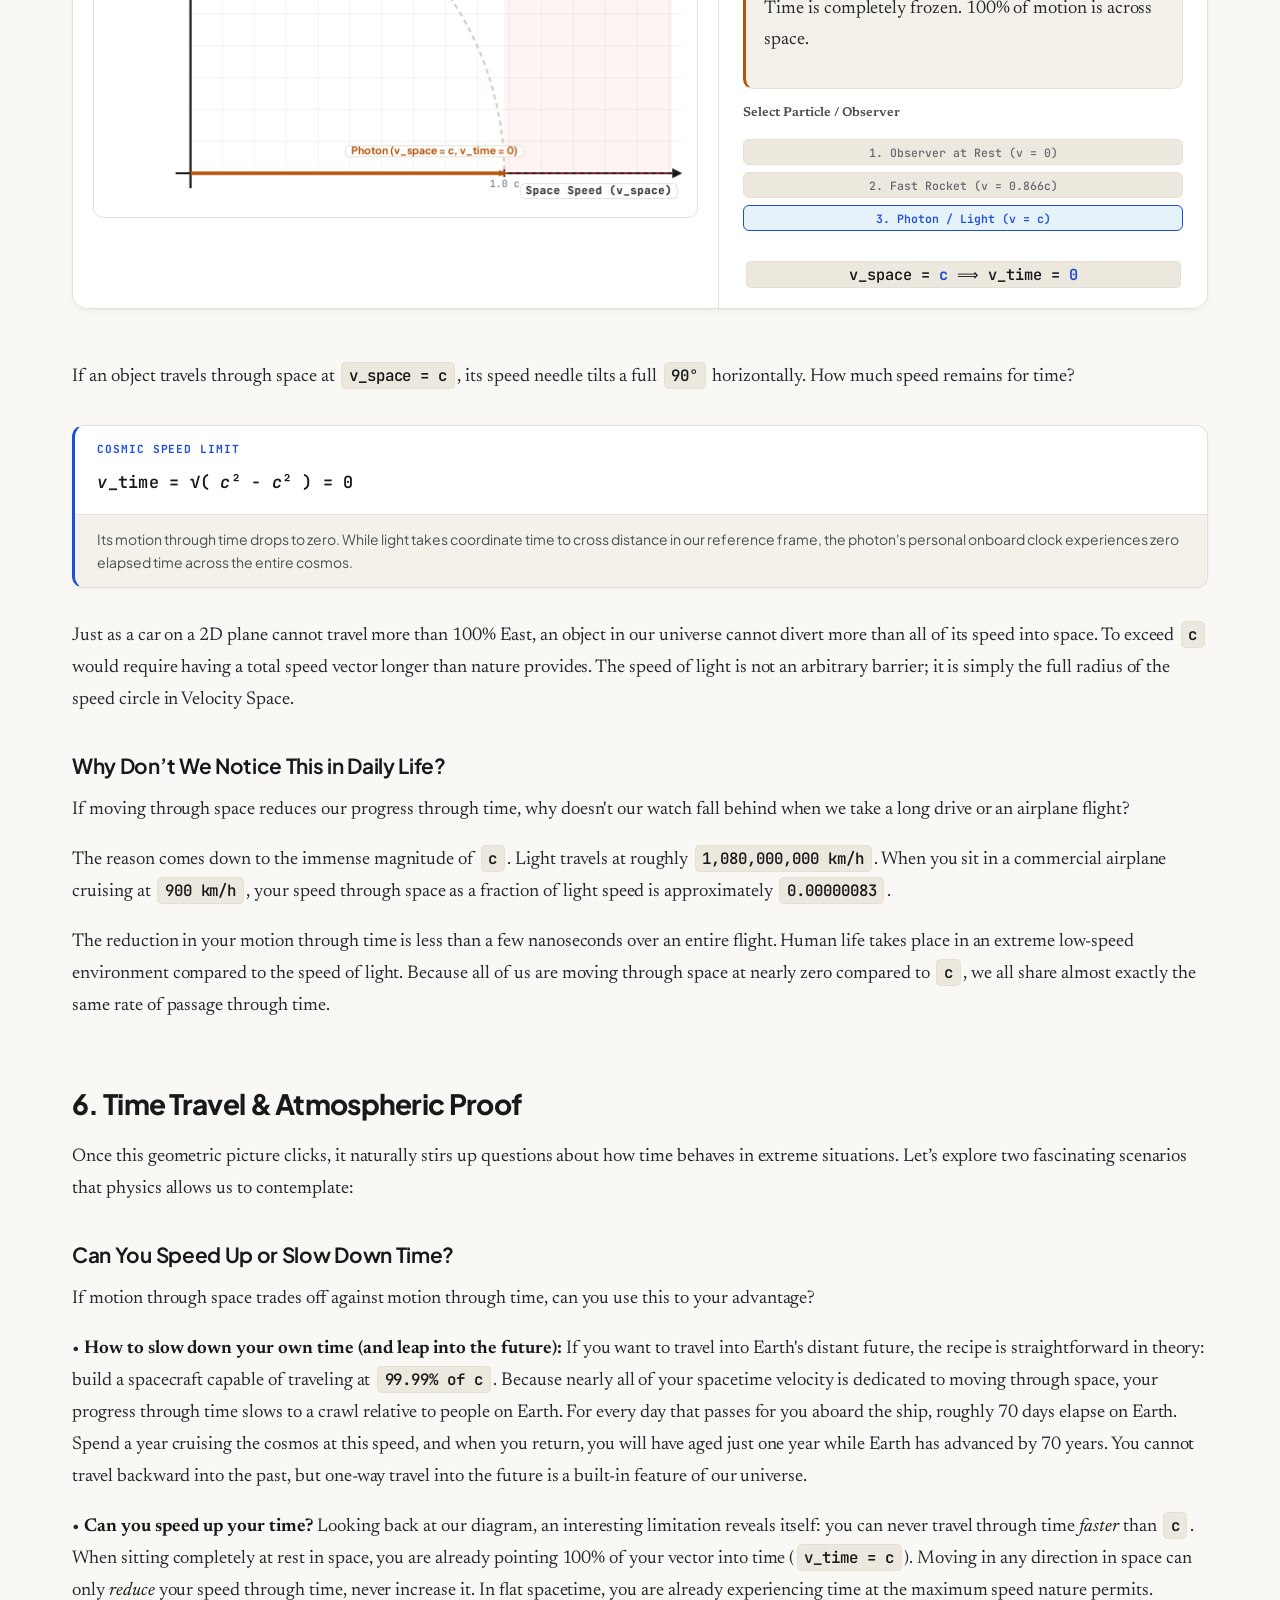
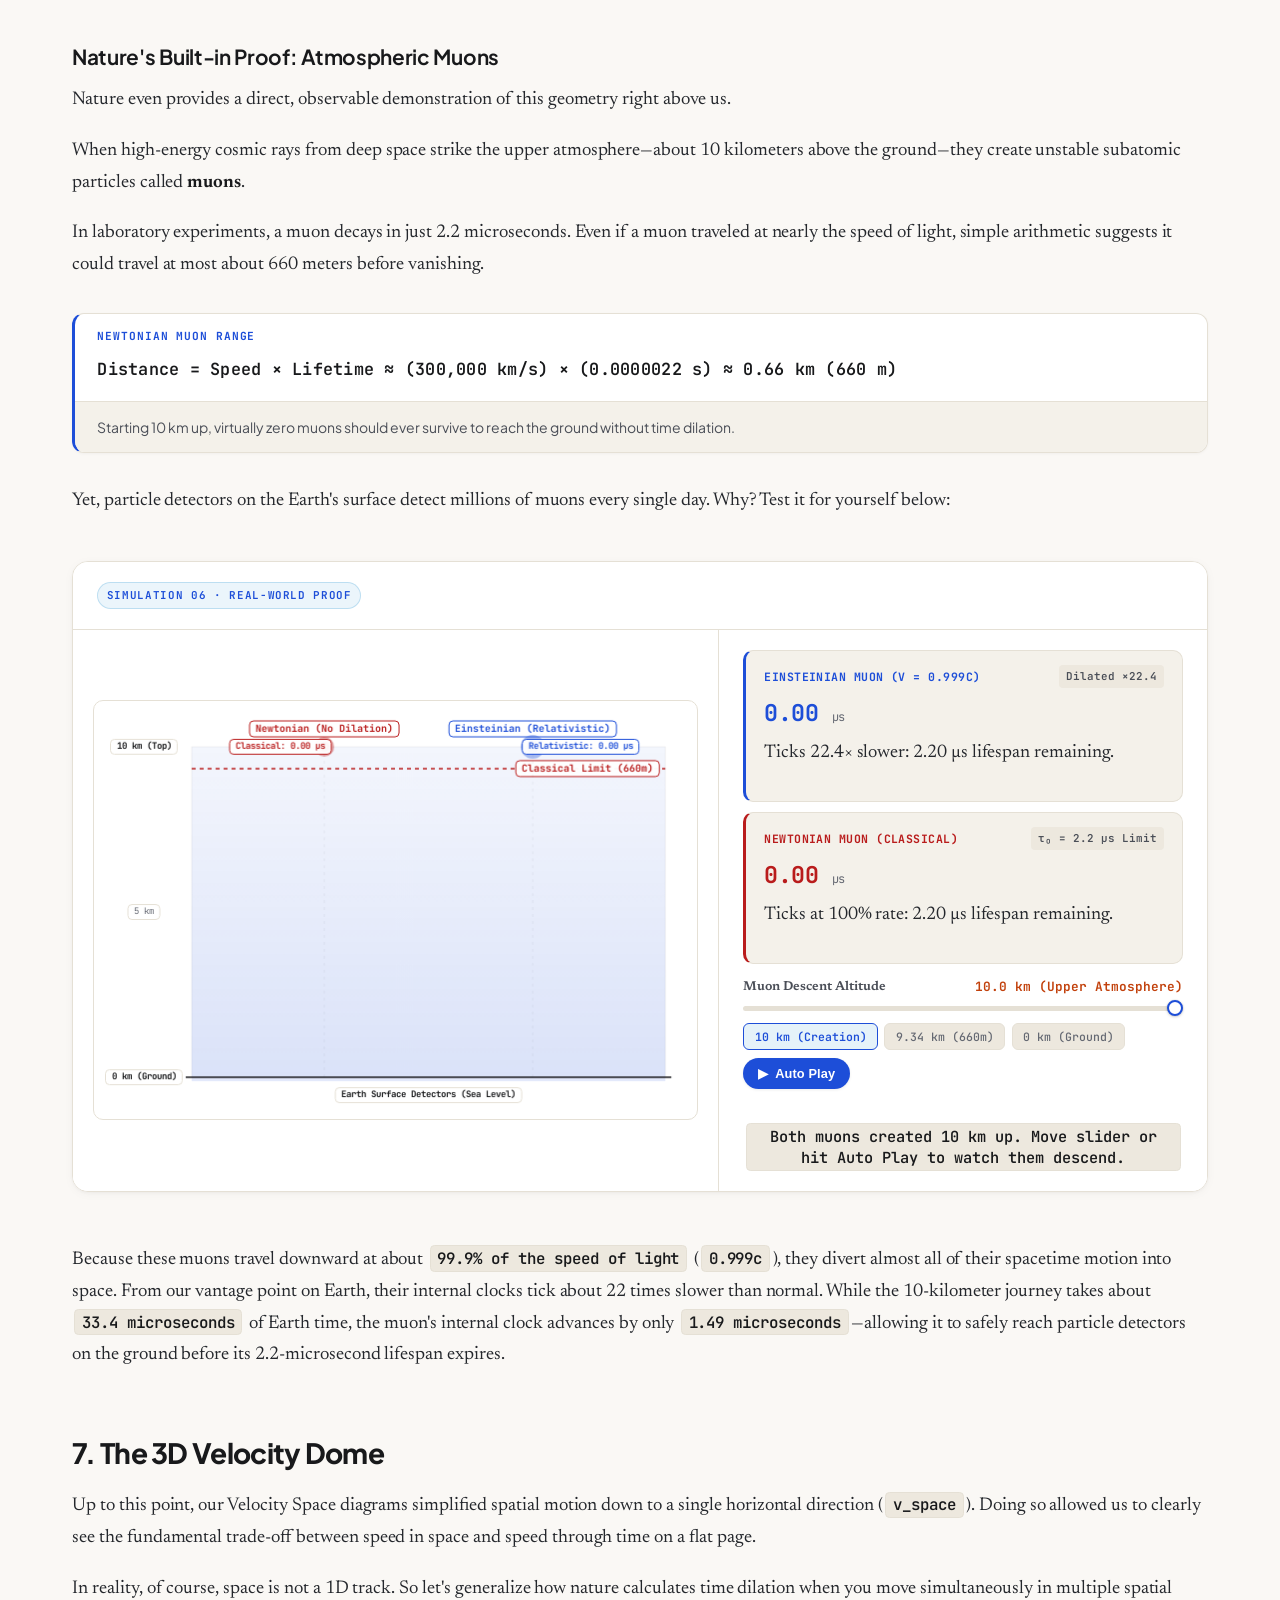
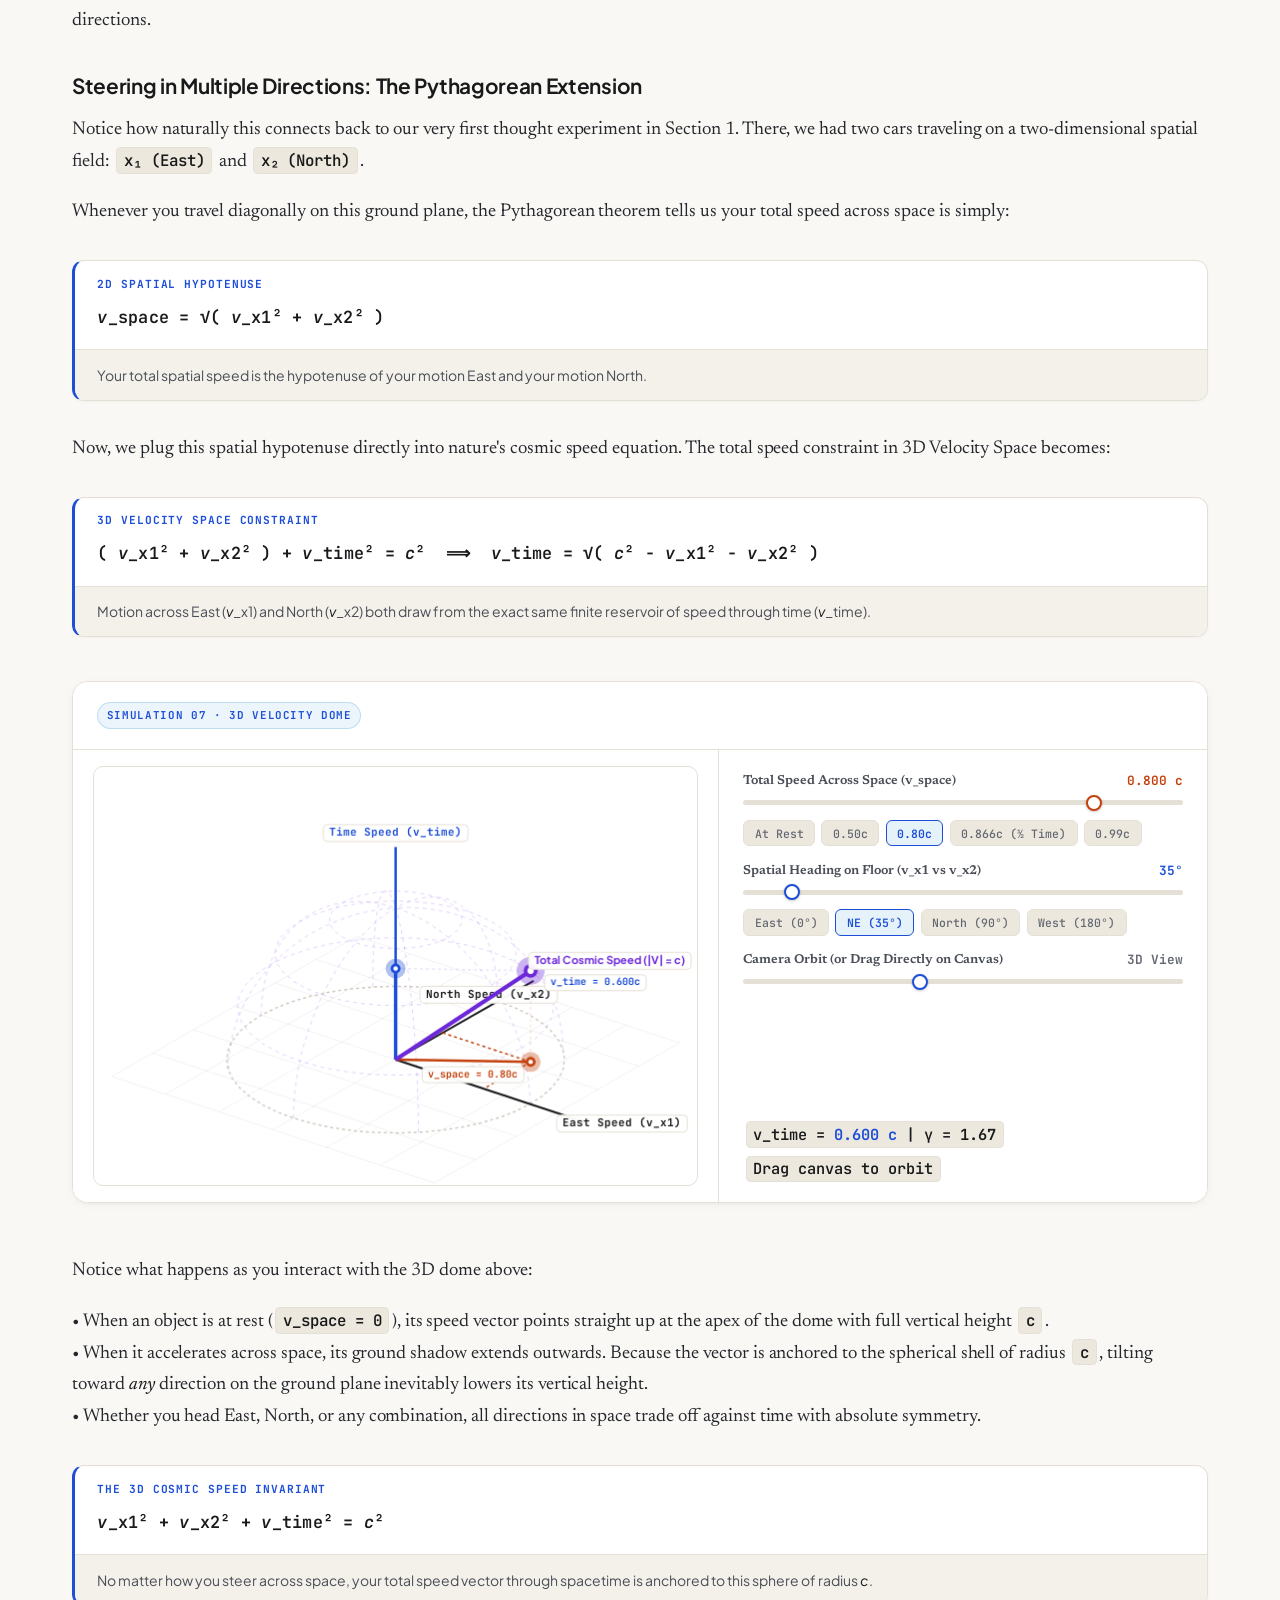
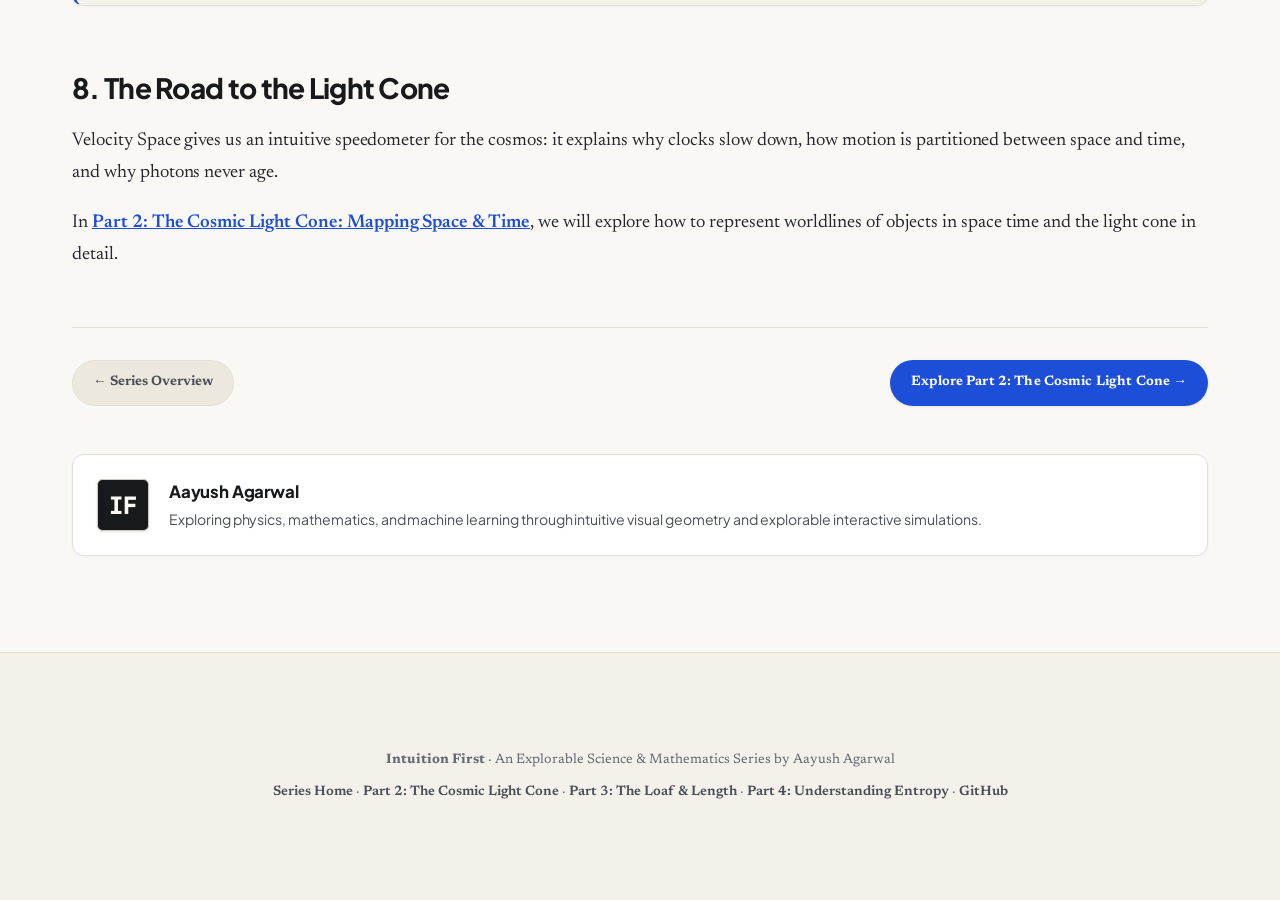
==== commit d7ad47b5: "refactor: update section headings and add links for Part 2 in motion and time post" ====
--- a/posts/01-motion-and-time.html
+++ b/posts/01-motion-and-time.html
@@ -75,7 +75,7 @@
       </p>
 
       <!-- SECTION 1 -->
-      <h2>1. Starting with Simple Geometry: Two Cars on a 2D Plane</h2>
+      <h2>1. The Two-Car Trade-Off</h2>
       <p>
         Imagine a wide, flat open field. Let us draw a standard coordinate grid on the ground with two perpendicular
         directions: <strong>East</strong> (which we will call <span class="math-badge">x₁</span>) and
@@ -204,7 +204,7 @@
       </div>
 
       <!-- SECTION 2 -->
-      <h2>2. A New Axis: Motion Through Time</h2>
+      <h2>2. Moving While Sitting Still</h2>
       <p>
         In the example with the two cars, we drew a coordinate grid on an open field with two perpendicular axes:
         <strong>East</strong> (<span class="math-badge">x₁</span>) and <strong>North</strong> (<span
@@ -329,7 +329,7 @@
       </p>
 
       <!-- SECTION 3 -->
-      <h2>3. The Thought Experiment: A Fixed Speed Through Spacetime</h2>
+      <h2>3. Borrowing from Time</h2>
       <p>
         In Section 2, we saw that sitting perfectly still devotes 100% of your motion to traveling through time.
         Now, let us bring back the made-up cruise control rule from our two cars and apply it to the cosmos as a fun
@@ -477,7 +477,7 @@
       </p>
 
       <!-- SECTION 4 -->
-      <h2 id="interactive-clocks">4. Connecting to the Real World: The Cosmic Constant c</h2>
+      <h2 id="interactive-clocks">4. Nature's Invariant Speed</h2>
       <p>
         This thought experiment might seem like a clever mathematical curiosity. But what makes it profound is that
         <strong>this is how our physical universe actually works.</strong>
@@ -609,7 +609,7 @@
       </p>
 
       <!-- SECTION 5 -->
-      <h2>5. Natural Consequences: The Speed Limit and Timeless Light</h2>
+      <h2>5. The Timeless Photon</h2>
       <p>
         Once we view spacetime through this geometric lens, several famous features of relativity emerge naturally from
         the geometry.
@@ -720,7 +720,7 @@
       </p>
 
       <!-- SECTION 6 -->
-      <h2>6. Curious Questions: What Can We Actually Do With This?</h2>
+      <h2>6. Time Travel &amp; Atmospheric Proof</h2>
       <p>
         Once this geometric picture clicks, it naturally stirs up questions about how time behaves in extreme
         situations. Let’s explore two fascinating scenarios that physics allows us to contemplate:
@@ -846,8 +846,8 @@
         on the ground before its 2.2-microsecond lifespan expires.
       </p>
 
-      <!-- SECTION 7: GENERALIZING TO 3D VELOCITY SPACE -->
-      <h2>7. Expanding Our View: 3D Velocity Space (v_x1, v_x2, v_time)</h2>
+      <!-- SECTION 7 -->
+      <h2>7. The 3D Velocity Dome</h2>
       <p>
         Up to this point, our Velocity Space diagrams simplified spatial motion down to a single horizontal direction
         (<span class="math-badge">v_space</span>). Doing so allowed us to clearly see the fundamental
@@ -981,21 +981,17 @@
           anchored to this sphere of radius <em>c</em>.</div>
       </div>
 
-      <!-- SECTION 8: LOOKING AHEAD -->
-      <h2>8. Looking Ahead: From the Cosmic Speedometer to the Spacetime Map</h2>
-      <p>
-        By starting from ground-level geometry, we have built an intuitive understanding of <strong>Velocity
-          Space</strong>:
-      </p>
-      <p>
-        1. Every object has a fixed total speed capacity through spacetime, bounded by <em>c</em>.<br>
-        2. Sitting at rest directs 100% of this speed along the vertical time axis (<span class="math-badge">v_space =
-          0, v_time = c</span>).<br>
-        3. Diverting speed into any spatial direction (<span class="math-badge">v_x1, v_x2</span>) naturally shrinks the
-        time component, causing clocks to tick slower (time dilation).<br>
-        4. When an object directs 100% of its speed into space (<span class="math-badge">v_space = c</span>), its
-        vertical progress through time reaches zero—which is why photons experience no elapsed time.<br>
-        5. In Velocity Space, light tilts a full <span class="math-badge">90°</span> horizontally.
+      <!-- SECTION 8 -->
+      <h2>8. The Road to the Light Cone</h2>
+      <p>
+        Velocity Space gives us an intuitive speedometer for the cosmos: it explains why clocks slow down, how motion is
+        partitioned between space and time, and why photons never age.
+      </p>
+      <p>
+        In <a href="02-light-cone.html"
+          style="color:var(--color-time); font-weight:600; text-decoration:underline;">Part 2: The Cosmic Light Cone:
+          Mapping Space &amp; Time</a>, we will explore how to represent worldlines of objects in space time and the
+        light cone in detail.
       </p>
 
       <!-- SERIES PAGER -->
@@ -1003,9 +999,9 @@
         <a href="../index.html" class="btn-secondary">
           ← Series Overview
         </a>
-        <span class="btn-primary" style="opacity: 0.45; cursor: default; pointer-events: none;">
-          Part 2: Coming Soon
-        </span>
+        <a href="02-light-cone.html" class="btn-primary">
+          Explore Part 2: The Cosmic Light Cone →
+        </a>
       </div>
 
       <!-- AUTHOR BIO -->
@@ -1029,10 +1025,10 @@
     <div class="wide-container">
       <p><strong>Intuition First</strong> · An Explorable Science & Mathematics Series by Aayush Agarwal</p>
       <p style="margin-top: 0.5rem;">
-        <a href="../index.html">Series Home</a> · <span style="color: var(--text-faint); cursor: default;">Part 2: The
-          Cosmic Light Cone</span> · <span style="color: var(--text-faint); cursor: default;">Part 3: The Loaf &amp;
-          Length</span> · <span style="color: var(--text-faint); cursor: default;">Part 4: Understanding Entropy</span>
-        · <a href="https://github.com/ayush2991/intuition-first" target="_blank" rel="noopener">GitHub</a>
+        <a href="../index.html">Series Home</a> · <a href="02-light-cone.html">Part 2: The Cosmic Light Cone</a> · <a
+          href="03-spacetime-loaf.html">Part 3: The Loaf &amp; Length</a> · <a href="04-understanding-entropy.html">Part
+          4: Understanding Entropy</a> · <a href="https://github.com/ayush2991/intuition-first" target="_blank"
+          rel="noopener">GitHub</a>
       </p>
     </div>
   </footer>
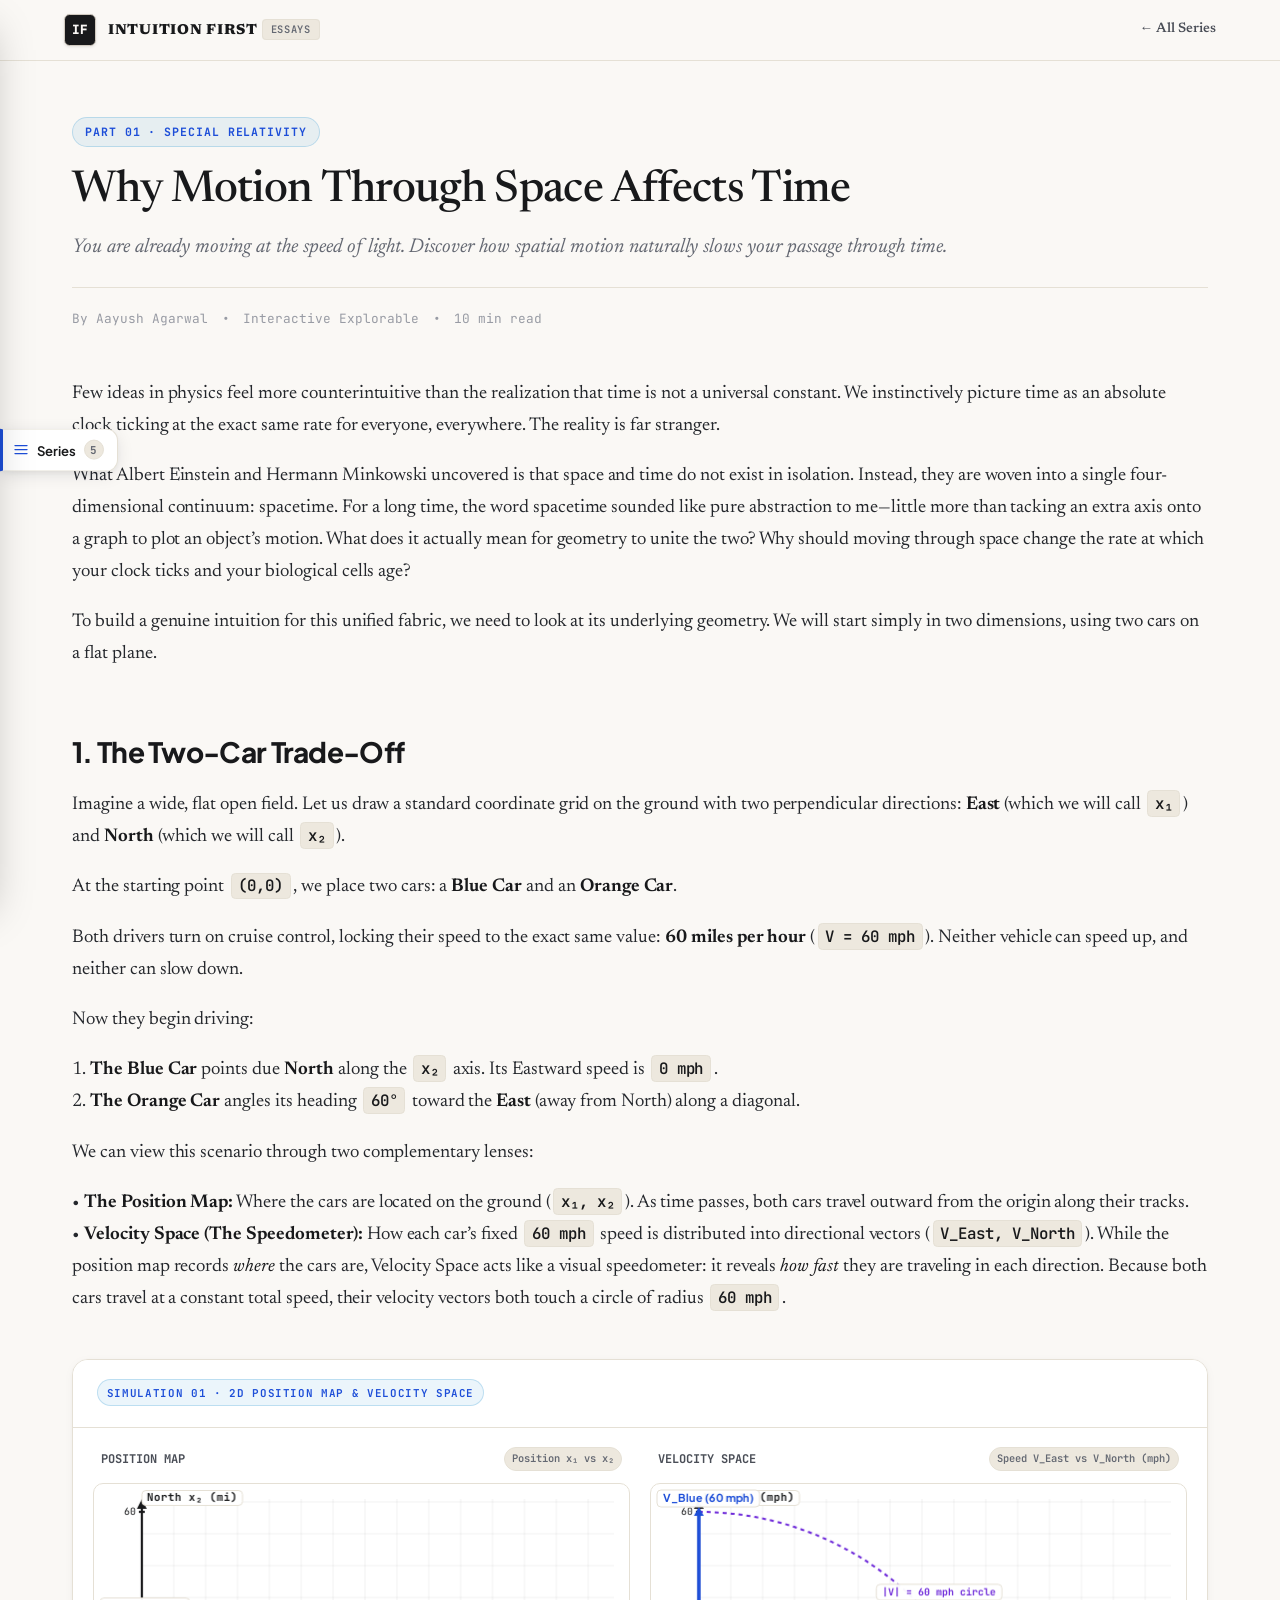
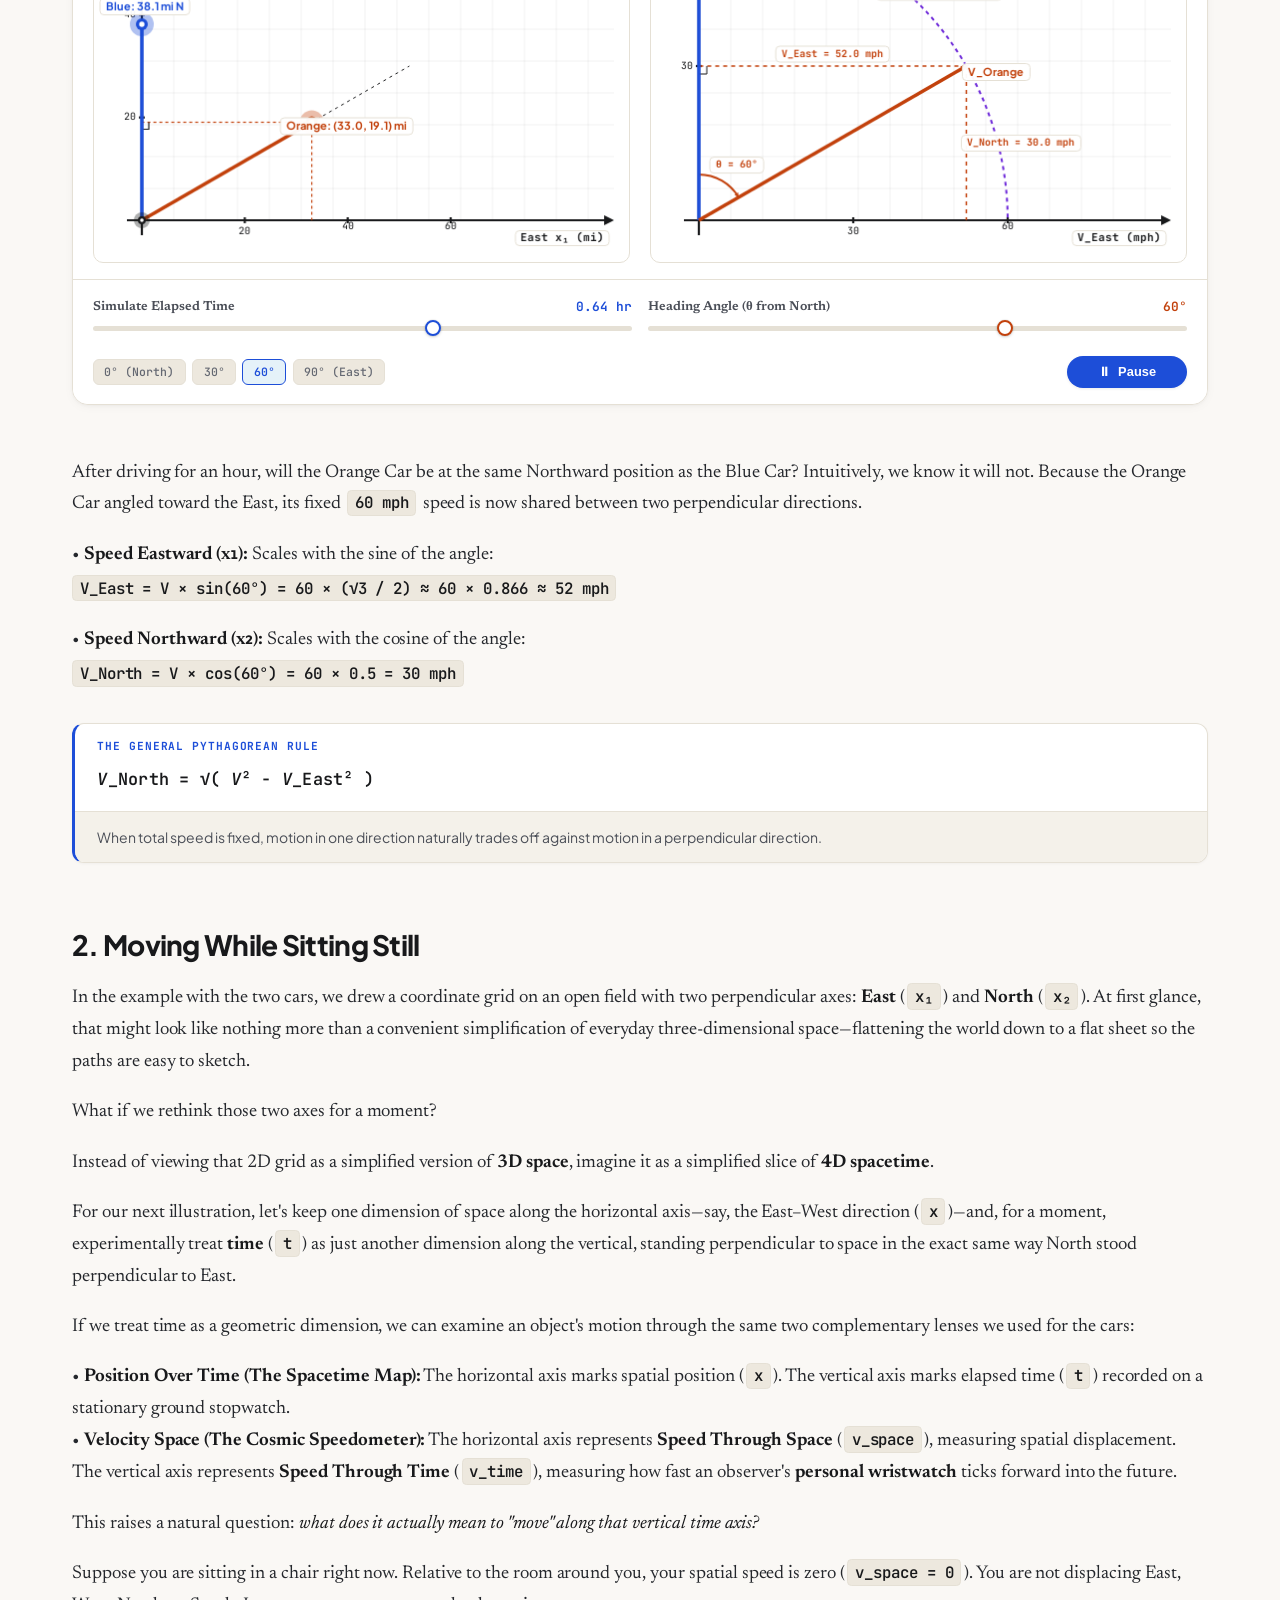
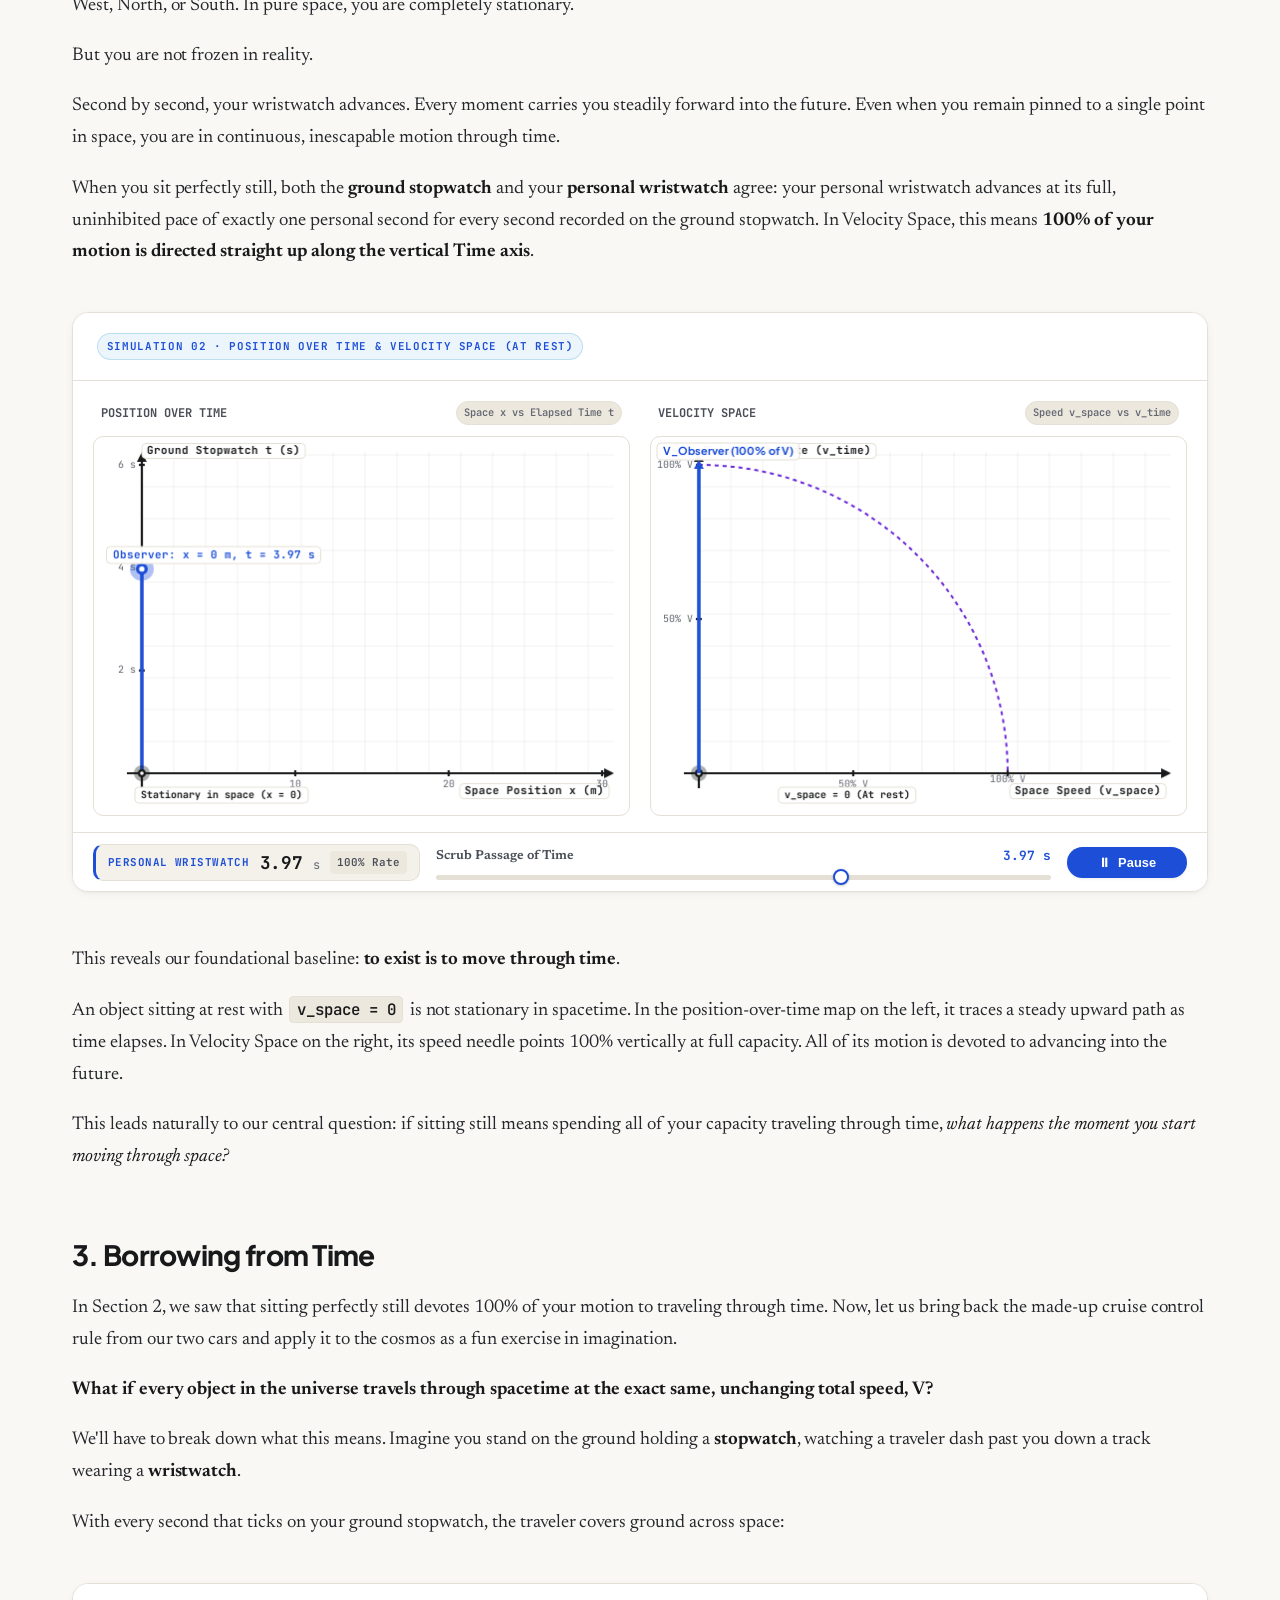
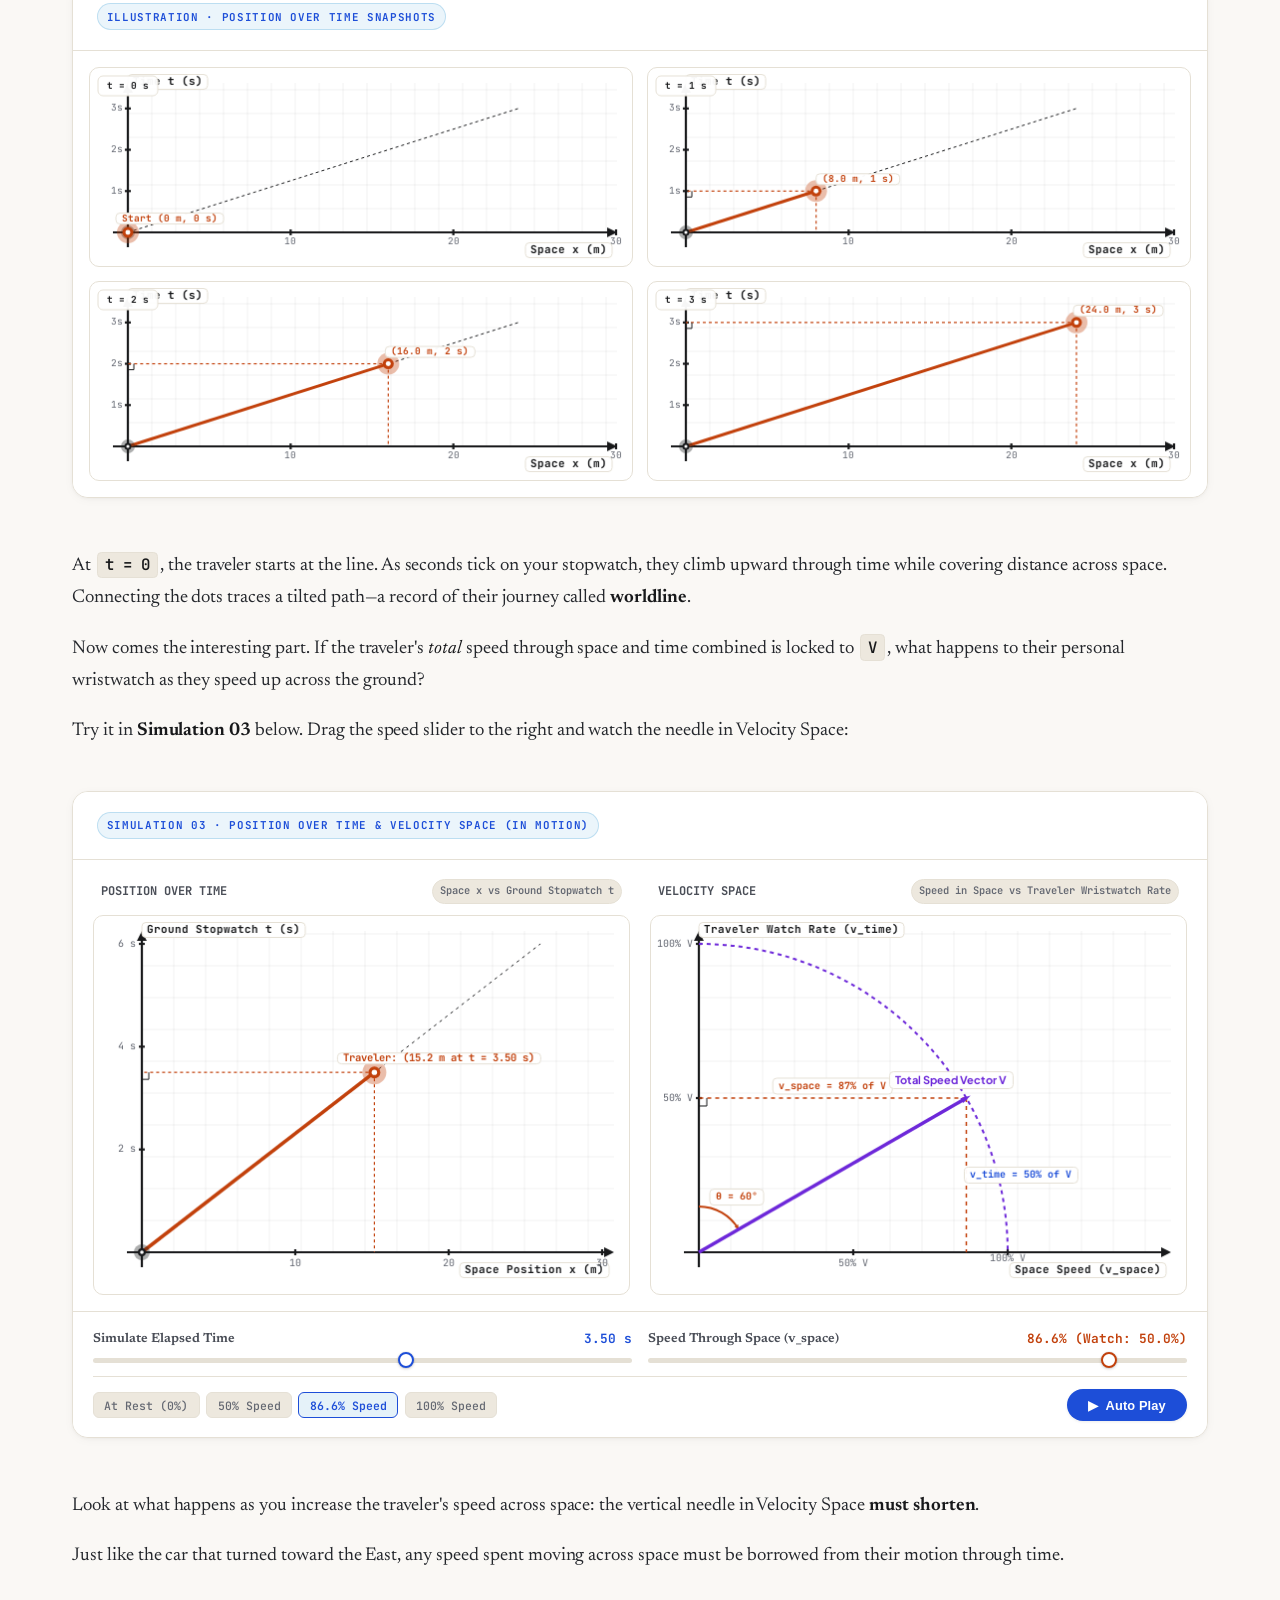
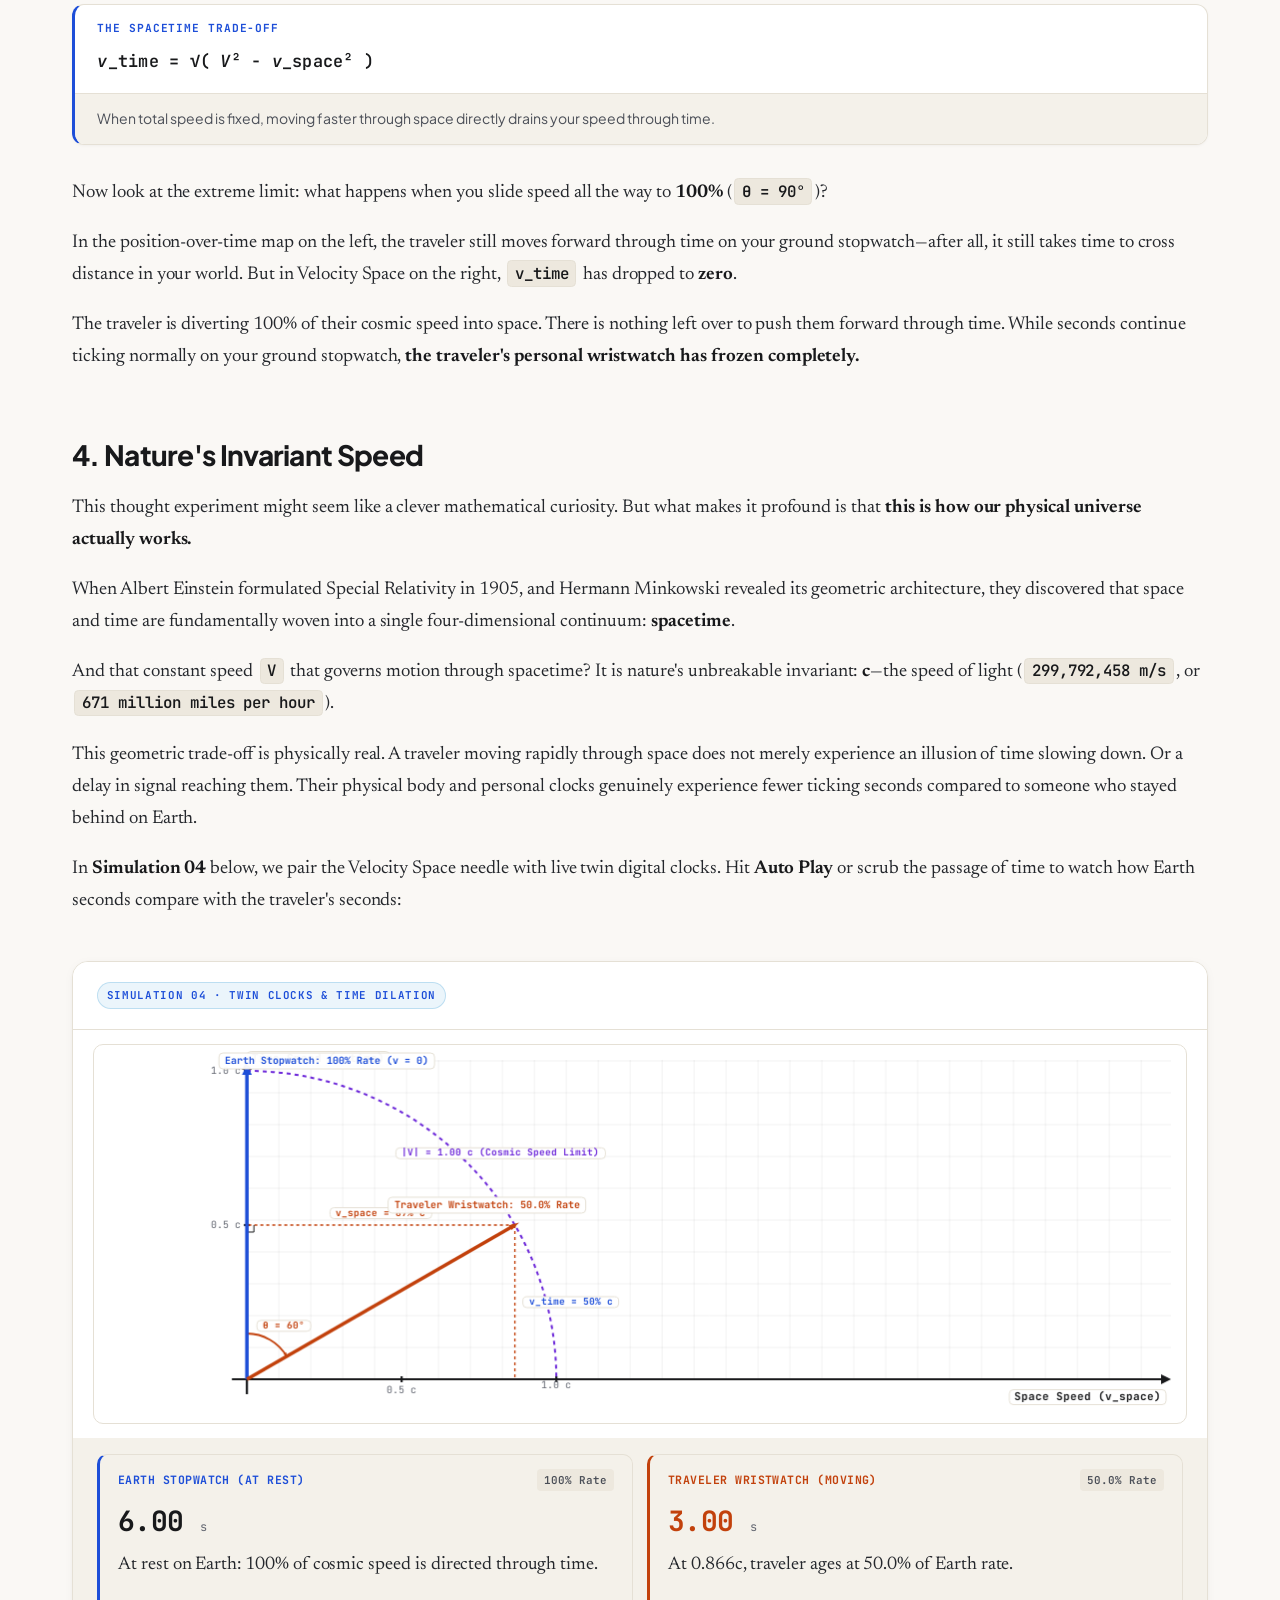
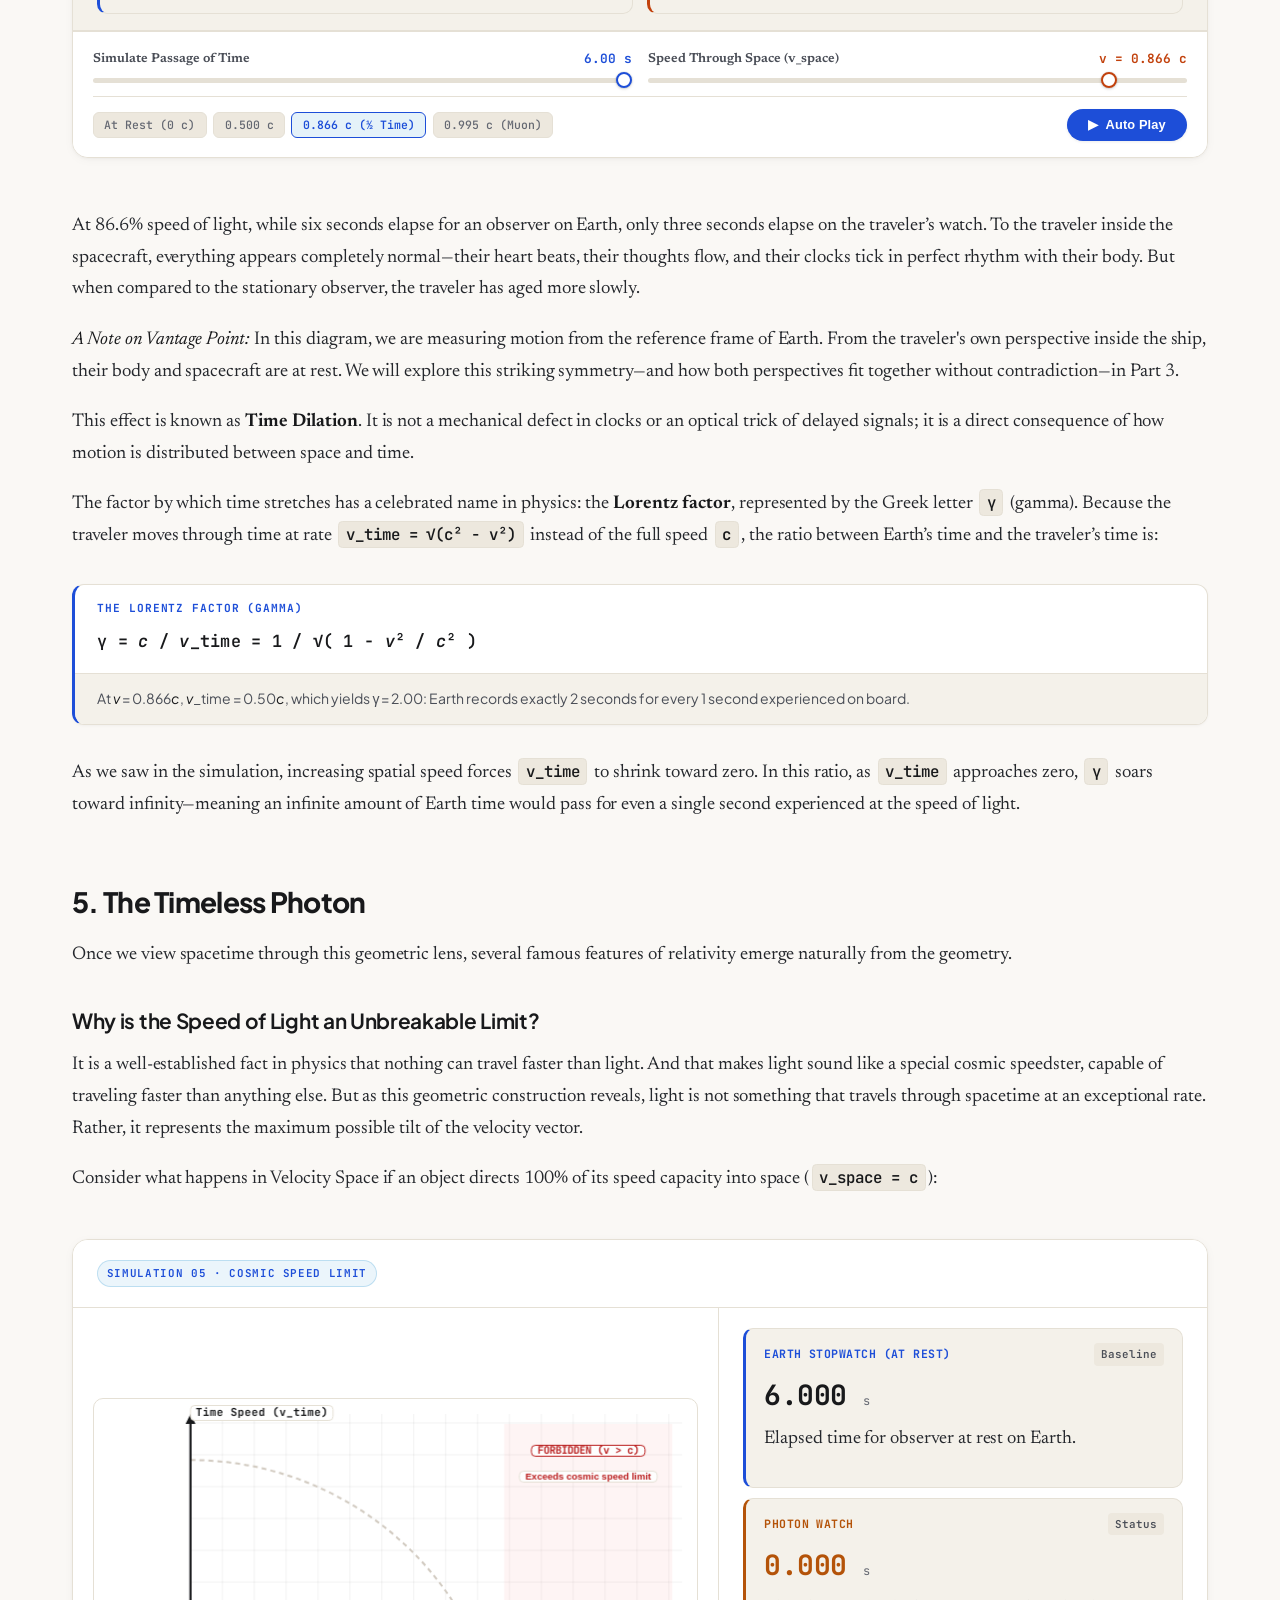
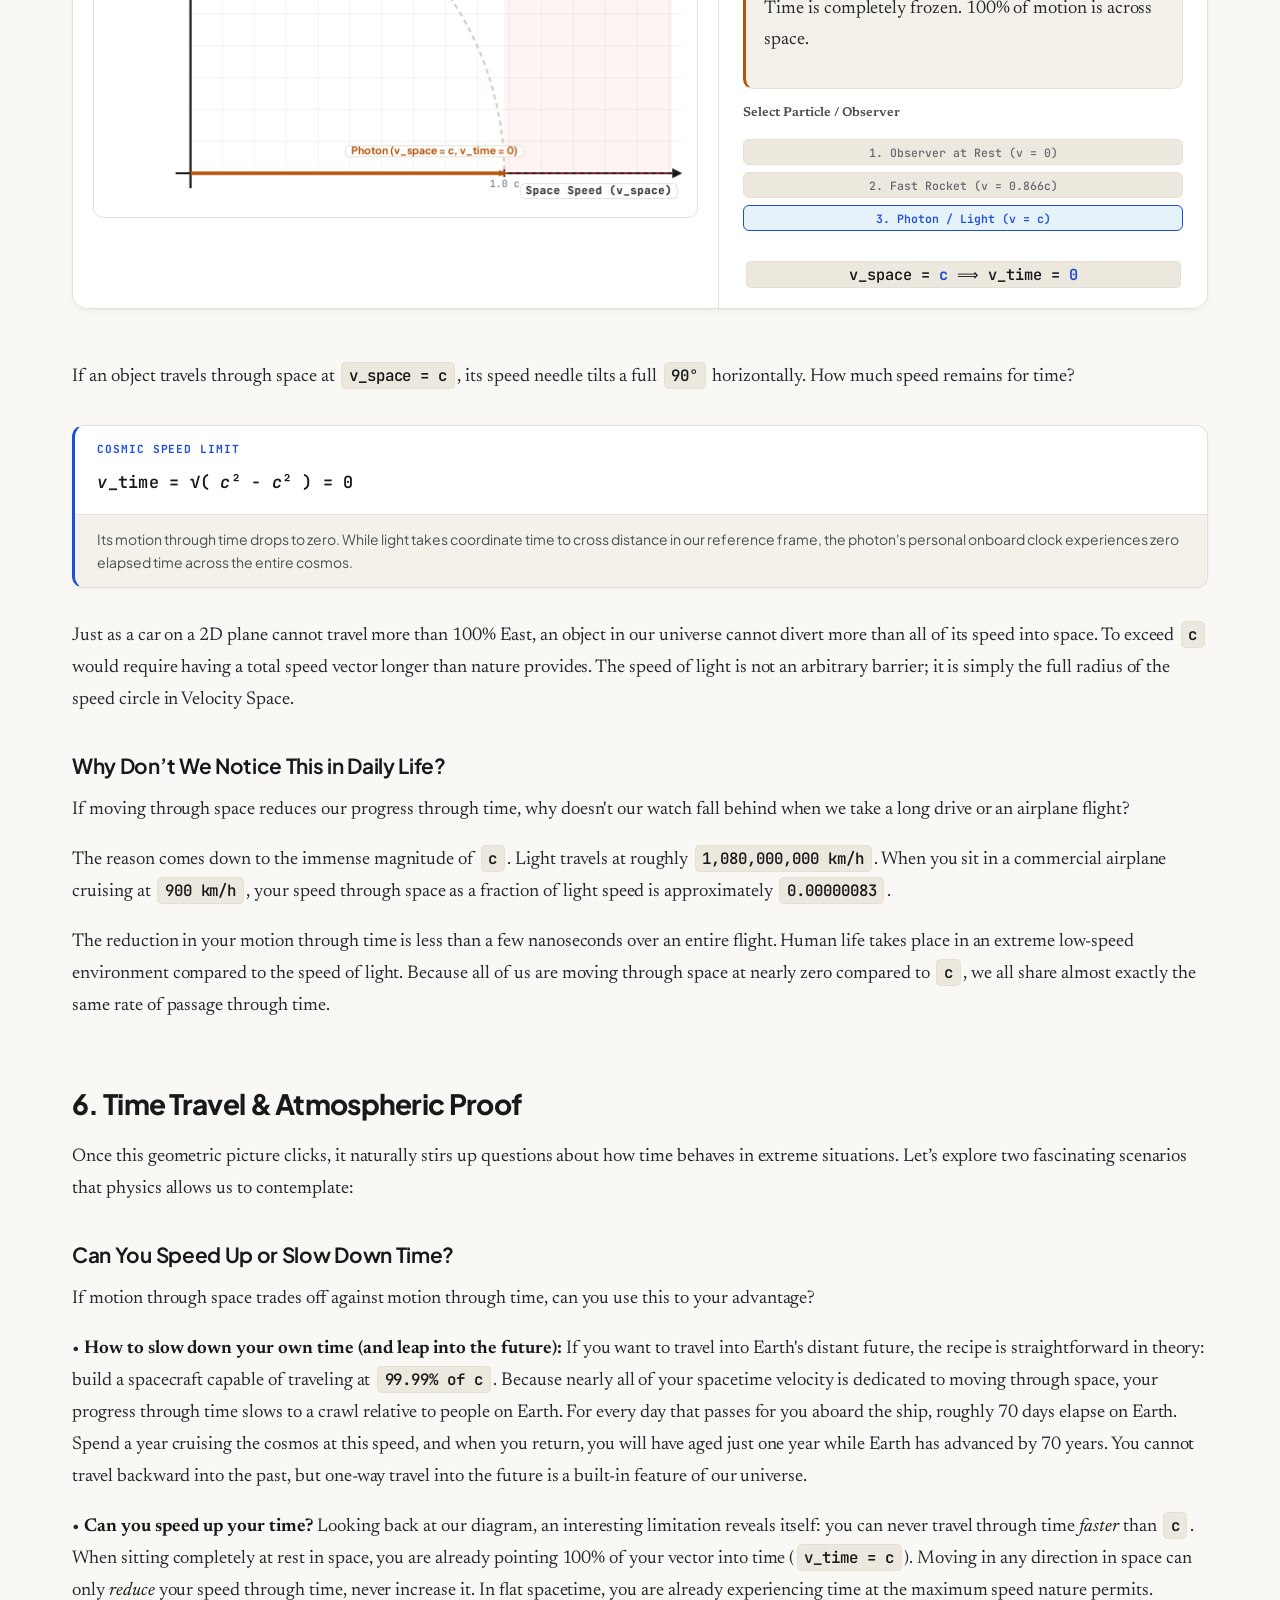
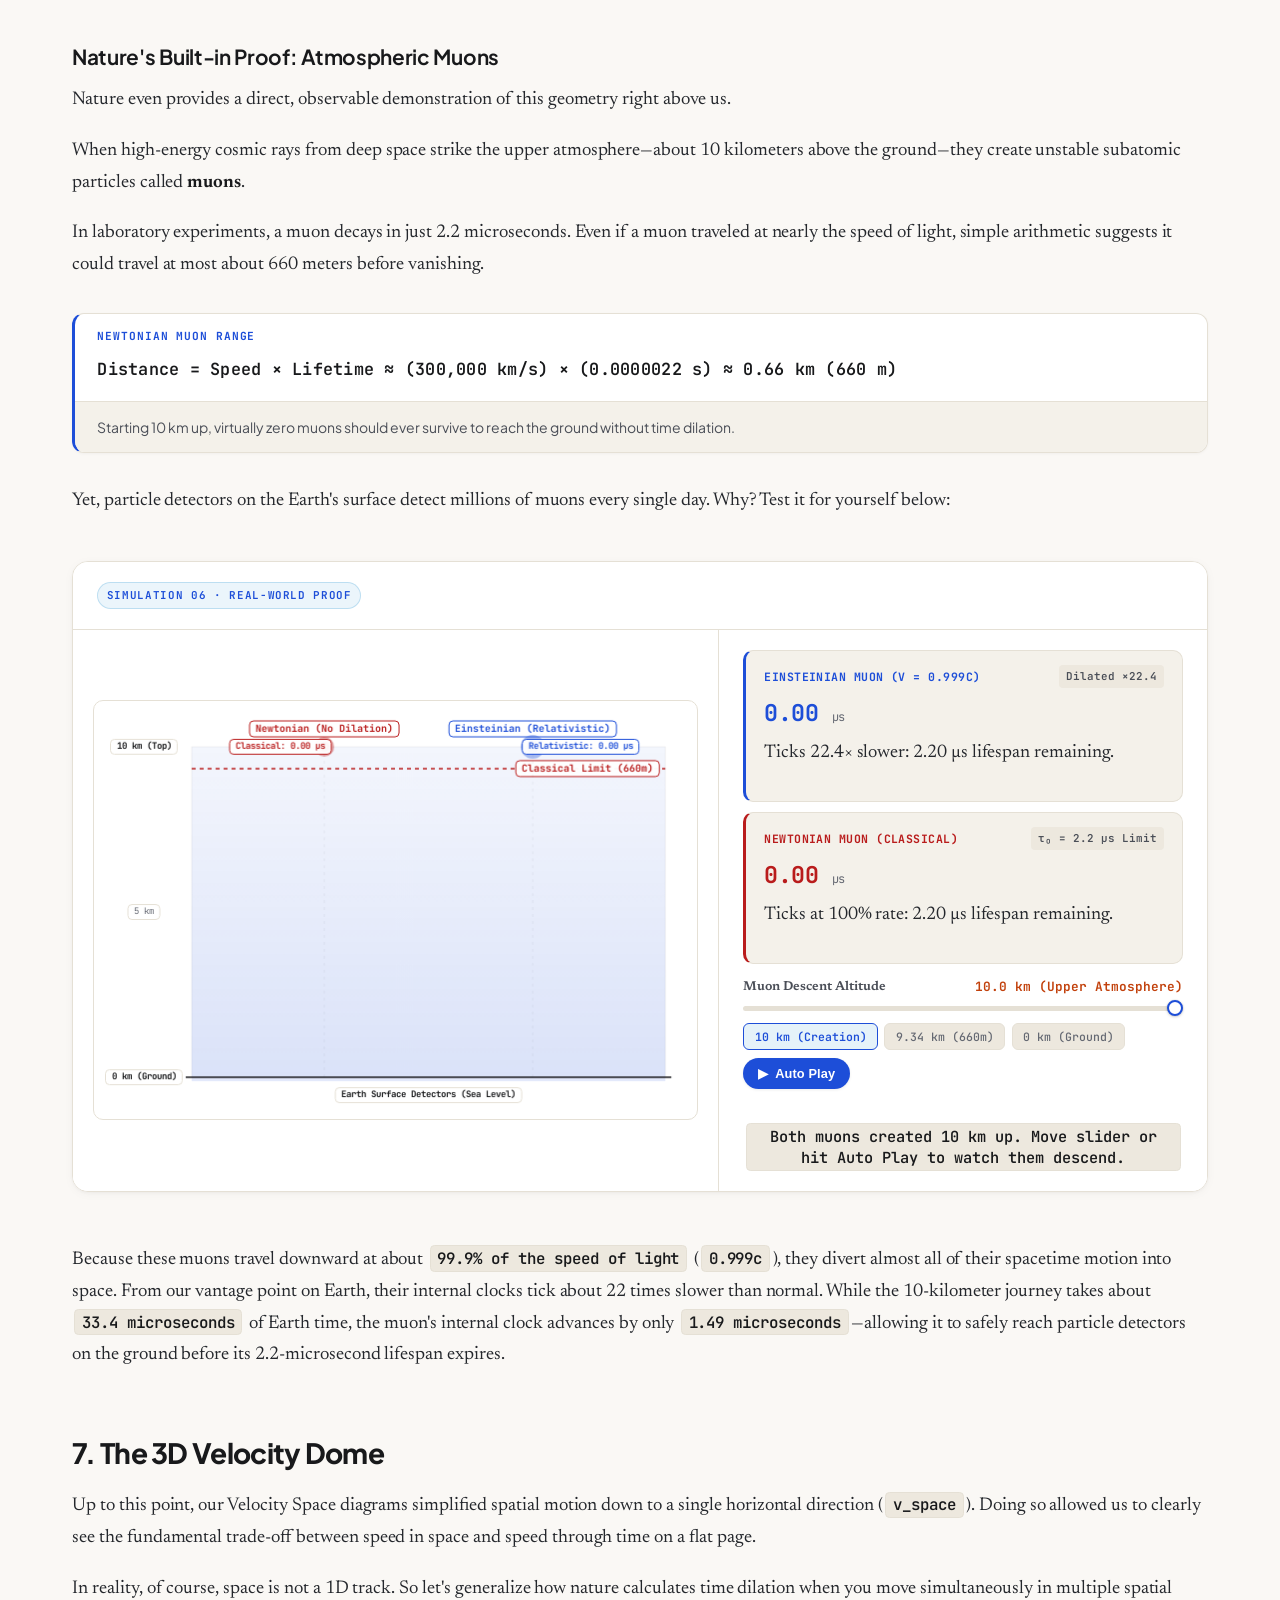
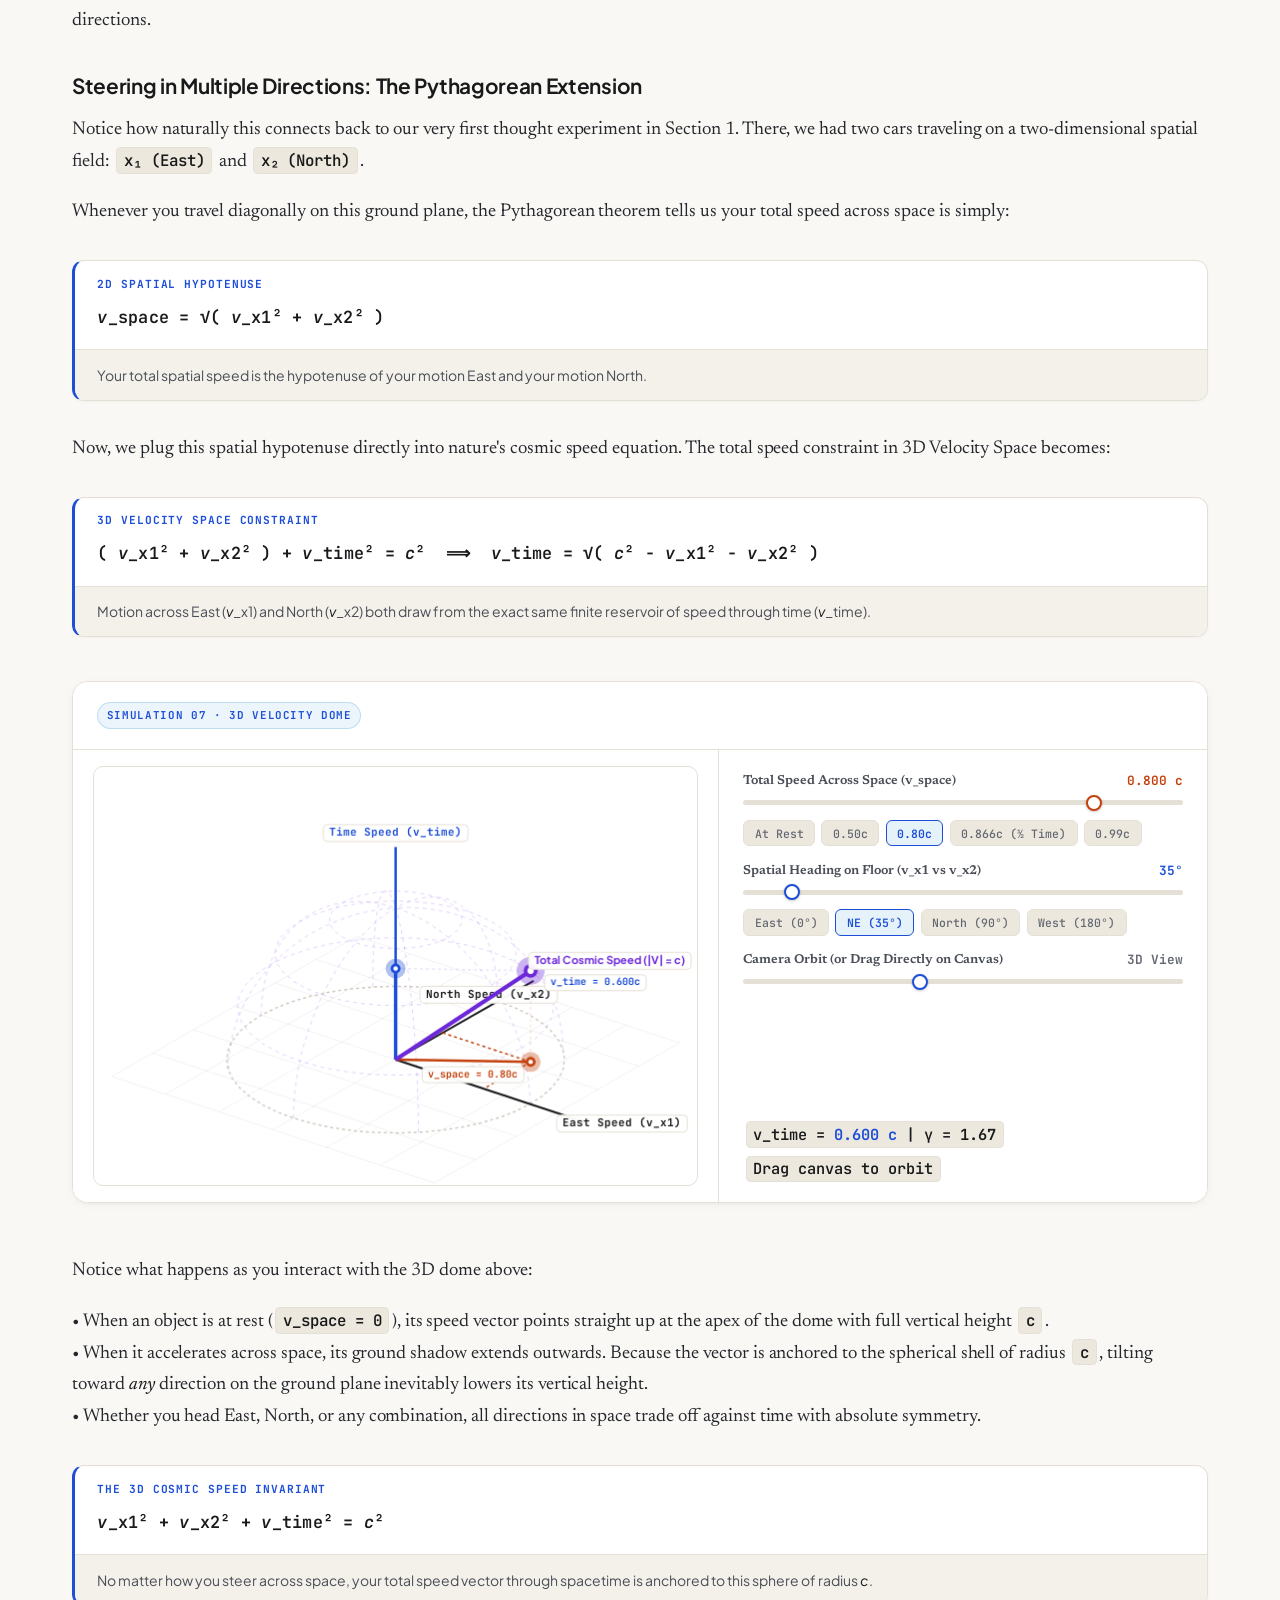
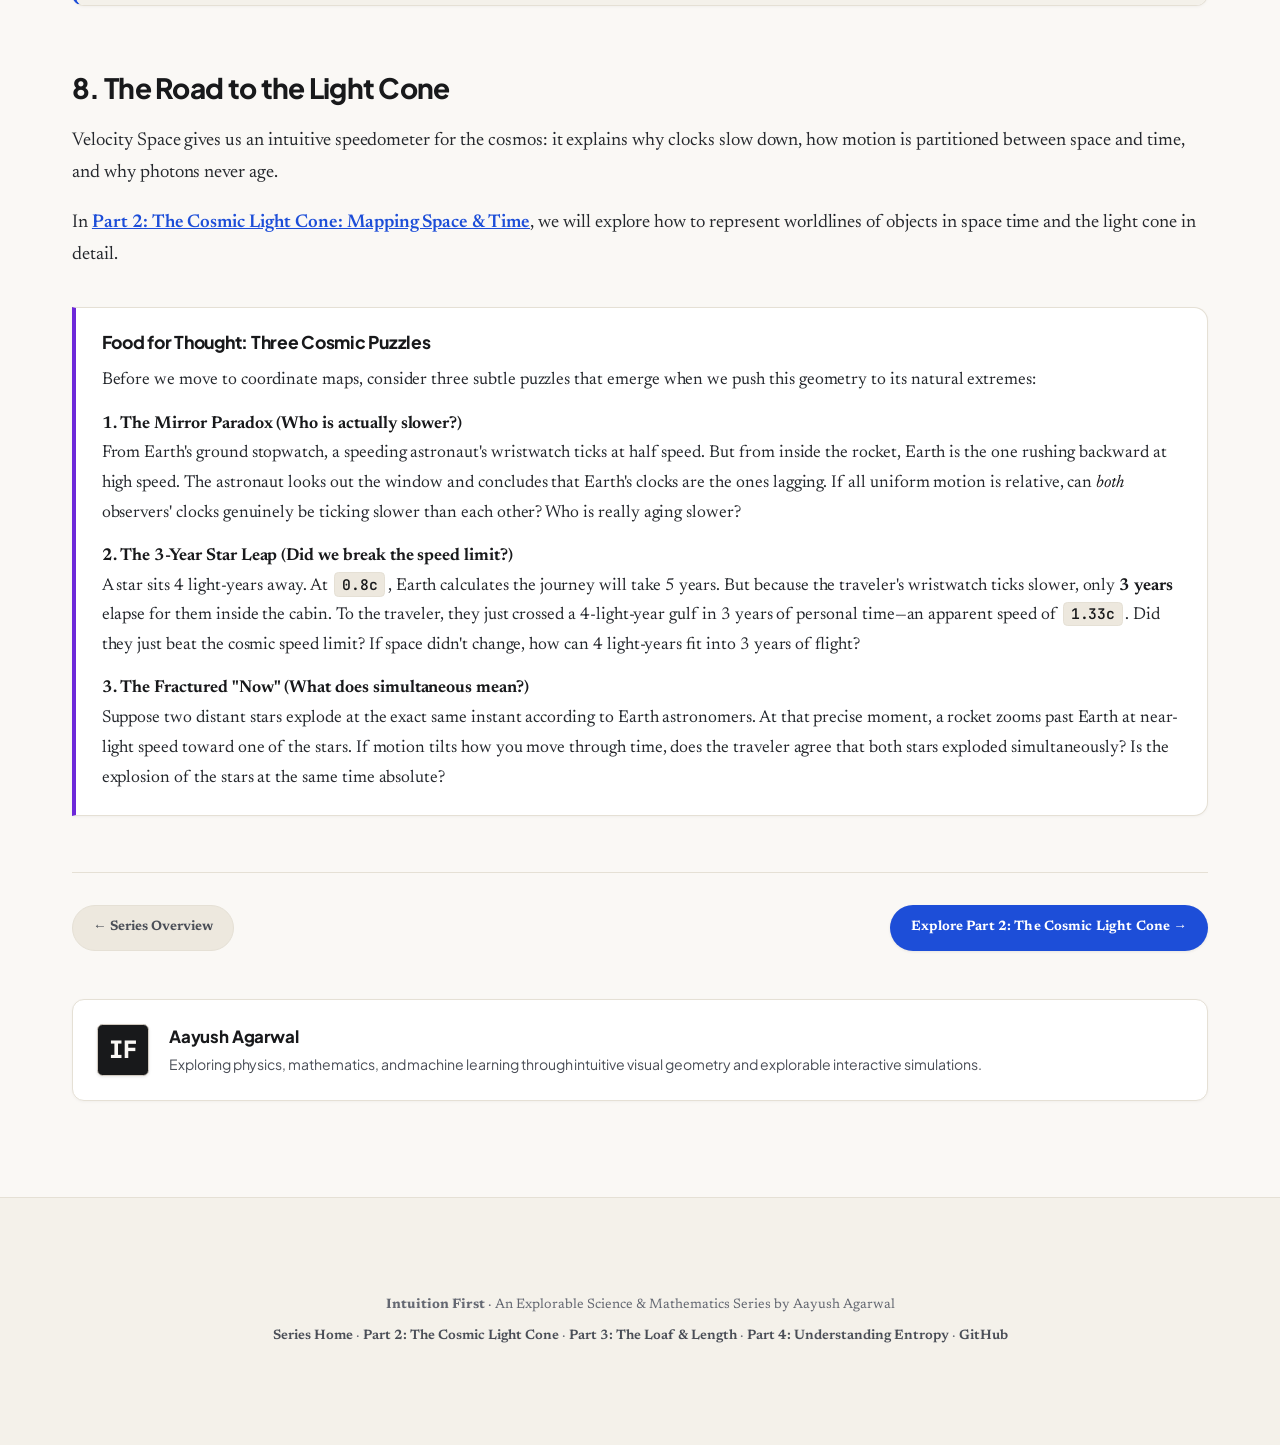
==== commit 0ecd0b4a: "feat: add food for thought callout to motion and time post and update index text formatting" ====
--- a/posts/01-motion-and-time.html
+++ b/posts/01-motion-and-time.html
@@ -994,6 +994,38 @@
         light cone in detail.
       </p>
 
+      <!-- FOOD FOR THOUGHT CALLOUT -->
+      <div class="insight-callout">
+        <h4>Food for Thought: Three Cosmic Puzzles</h4>
+        <p>
+          Before we move to coordinate maps, consider three subtle puzzles that emerge when we push this geometry to its
+          natural extremes:
+        </p>
+        <p>
+          <strong>1. The Mirror Paradox (Who is actually slower?)</strong><br>
+          From Earth's ground stopwatch, a speeding astronaut's wristwatch ticks at half speed. But from inside the
+          rocket, Earth is the one rushing backward at high speed. The astronaut looks out the window and concludes that
+          Earth's clocks are the ones lagging. If all uniform motion is relative, can <em>both</em> observers' clocks
+          genuinely be ticking slower than each other? Who is really aging slower?
+        </p>
+        <p>
+          <strong>2. The 3-Year Star Leap (Did we break the speed limit?)</strong><br>
+          A star sits 4 light-years away. At <span class="math-badge">0.8c</span>, Earth calculates the journey will
+          take 5 years. But because the traveler's wristwatch ticks slower, only <strong>3 years</strong> elapse for
+          them inside the cabin. To the traveler, they just crossed a 4-light-year gulf in 3 years of personal time—an
+          apparent speed of <span class="math-badge">1.33c</span>. Did they just beat the cosmic speed limit? If space
+          didn't change, how can 4 light-years fit into 3 years of flight?
+        </p>
+        <p>
+          <strong>3. The Fractured "Now" (What does simultaneous mean?)</strong><br>
+          Suppose two distant stars explode at the exact same instant according to Earth astronomers. At that precise
+          moment, a rocket zooms past Earth at near-light speed toward one of the stars. If motion tilts how you move
+          through time, does the traveler agree that both stars exploded simultaneously? Is the explosion of the stars
+          at the same time absolute?
+        </p>
+      </div>
+
+
       <!-- SERIES PAGER -->
       <div class="series-pager">
         <a href="../index.html" class="btn-secondary">
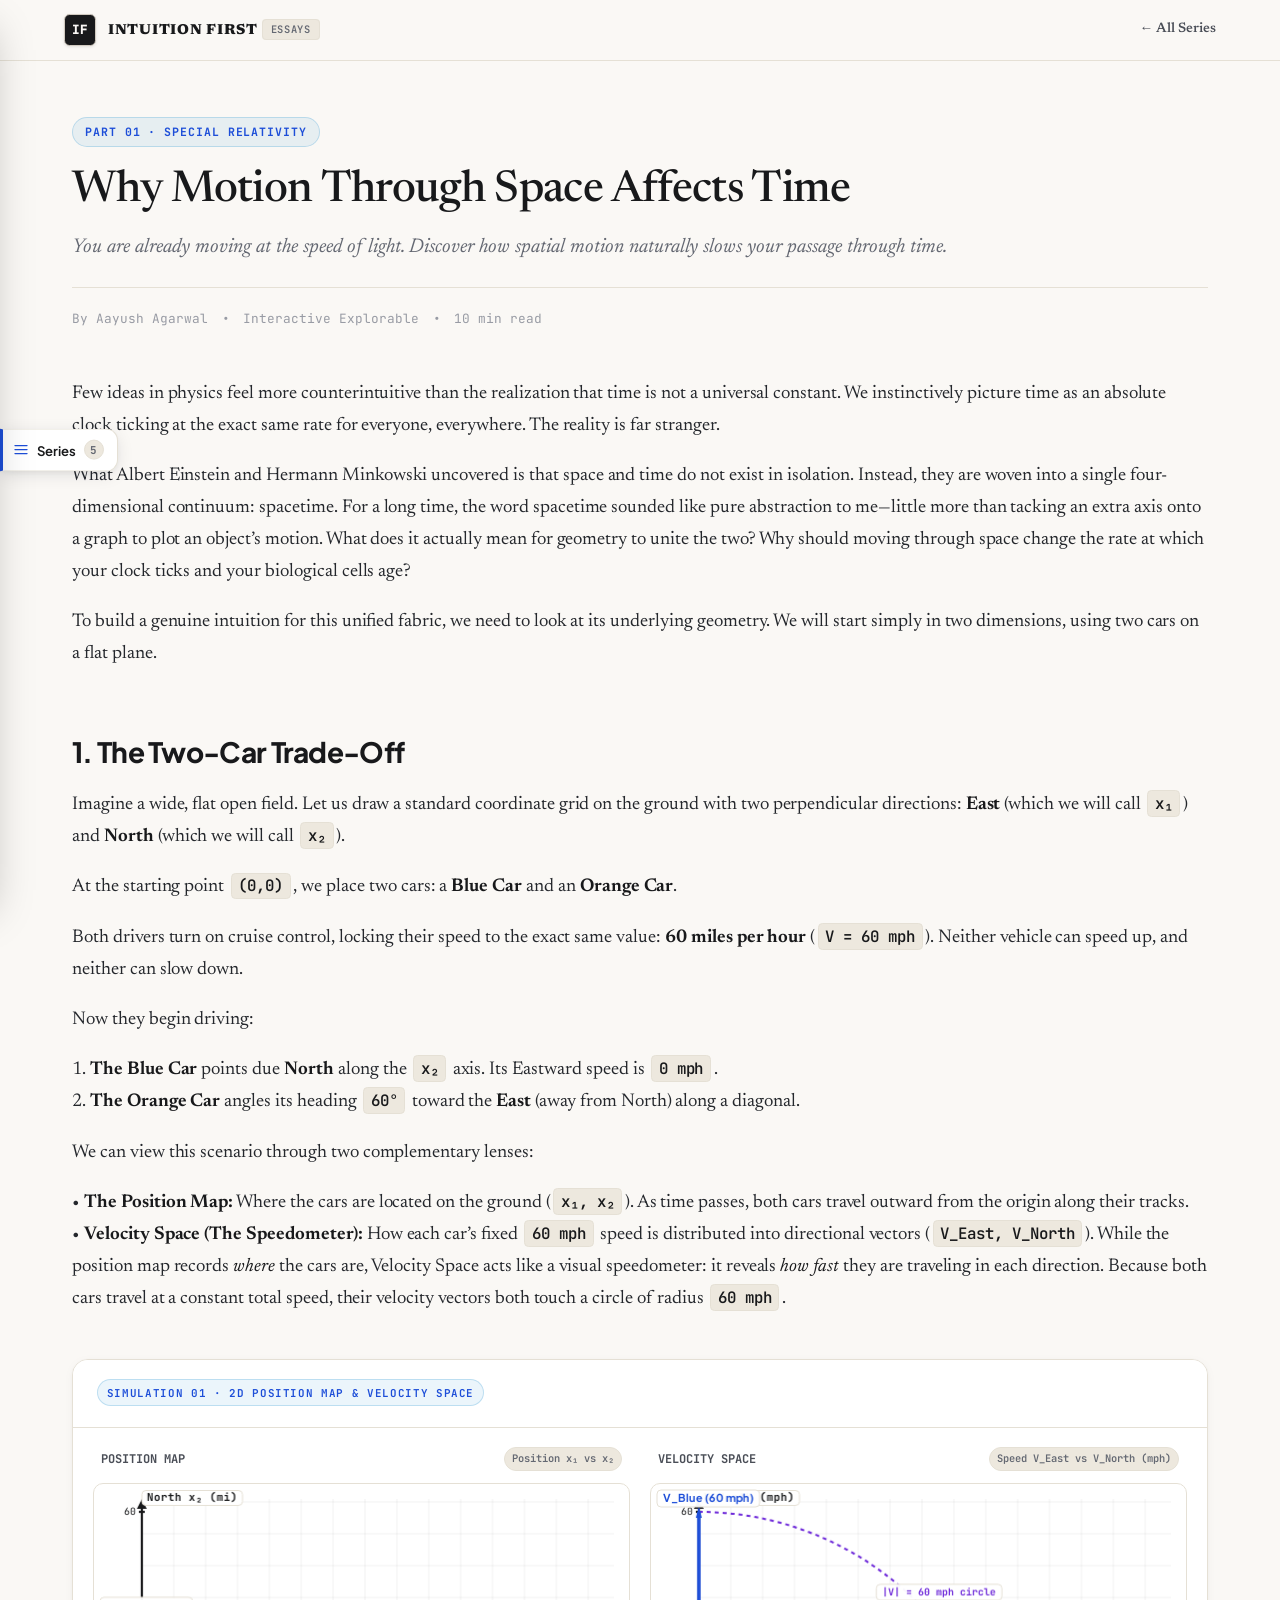
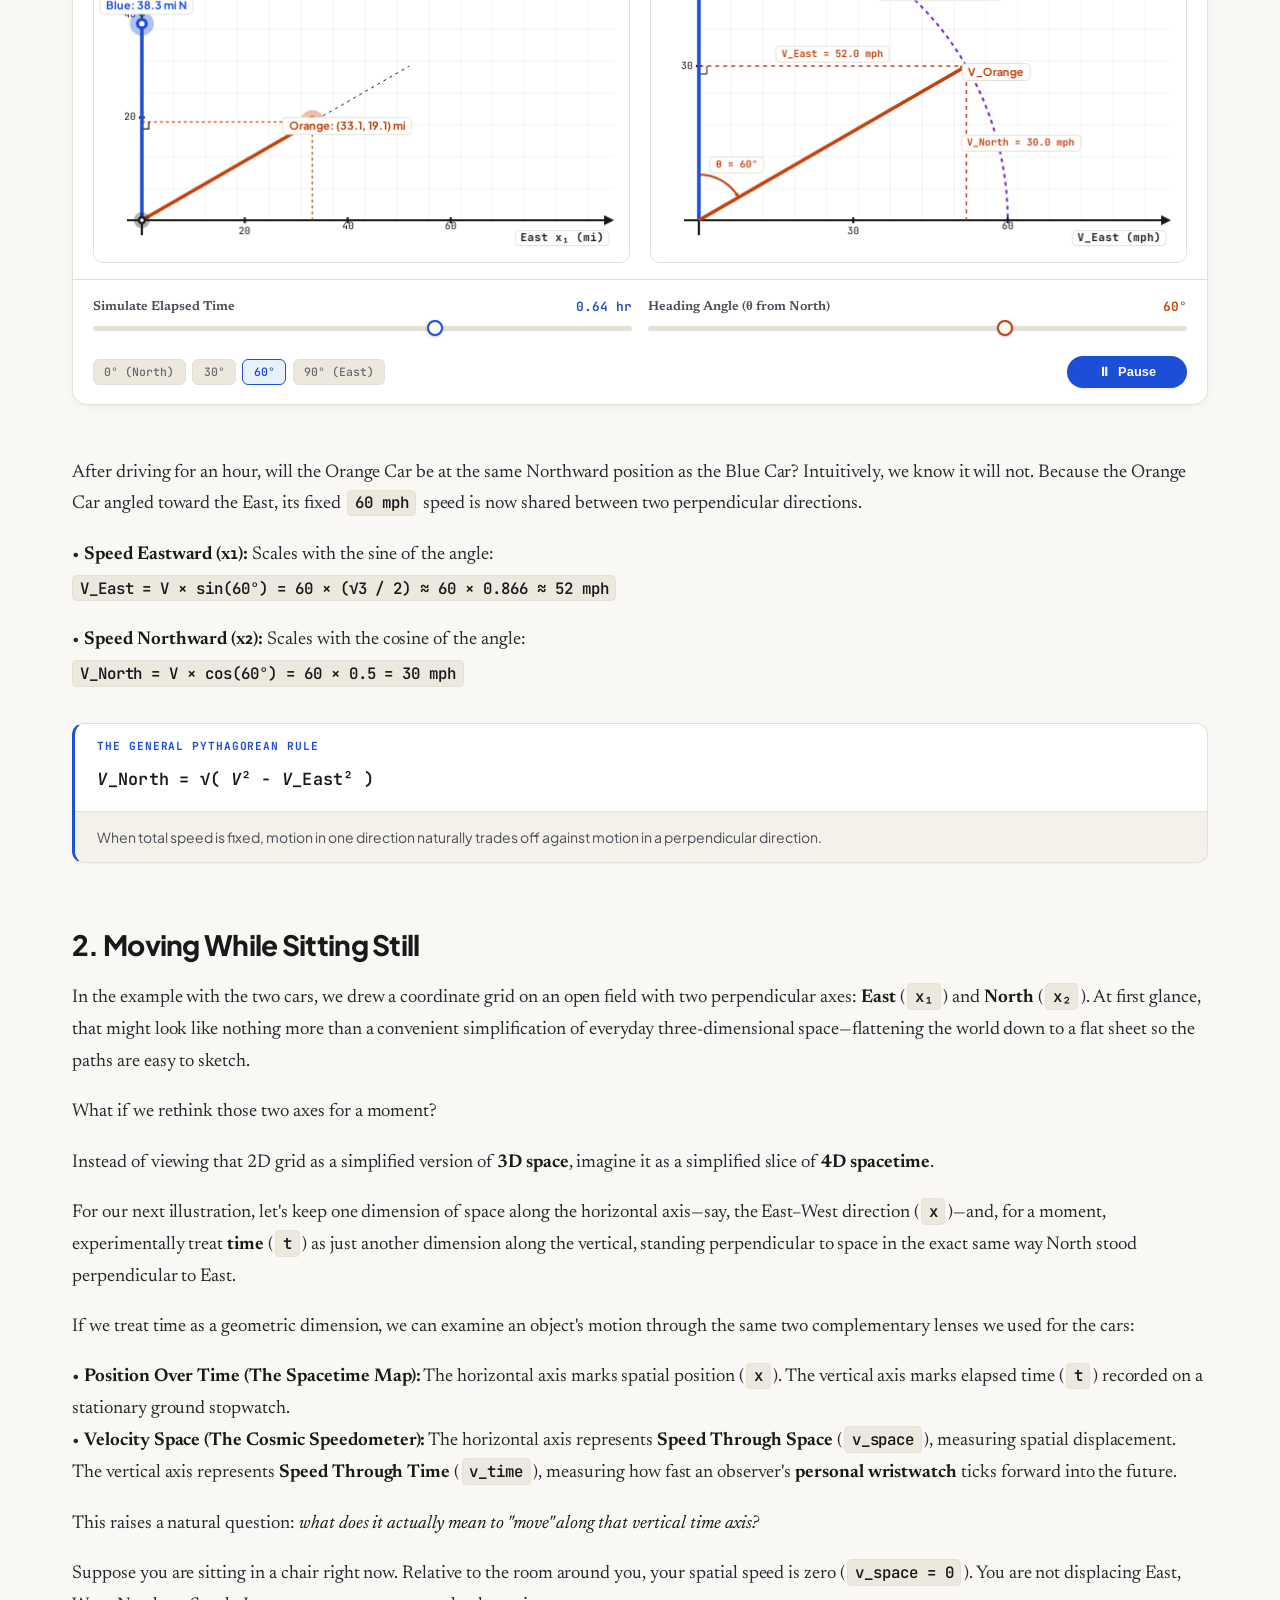
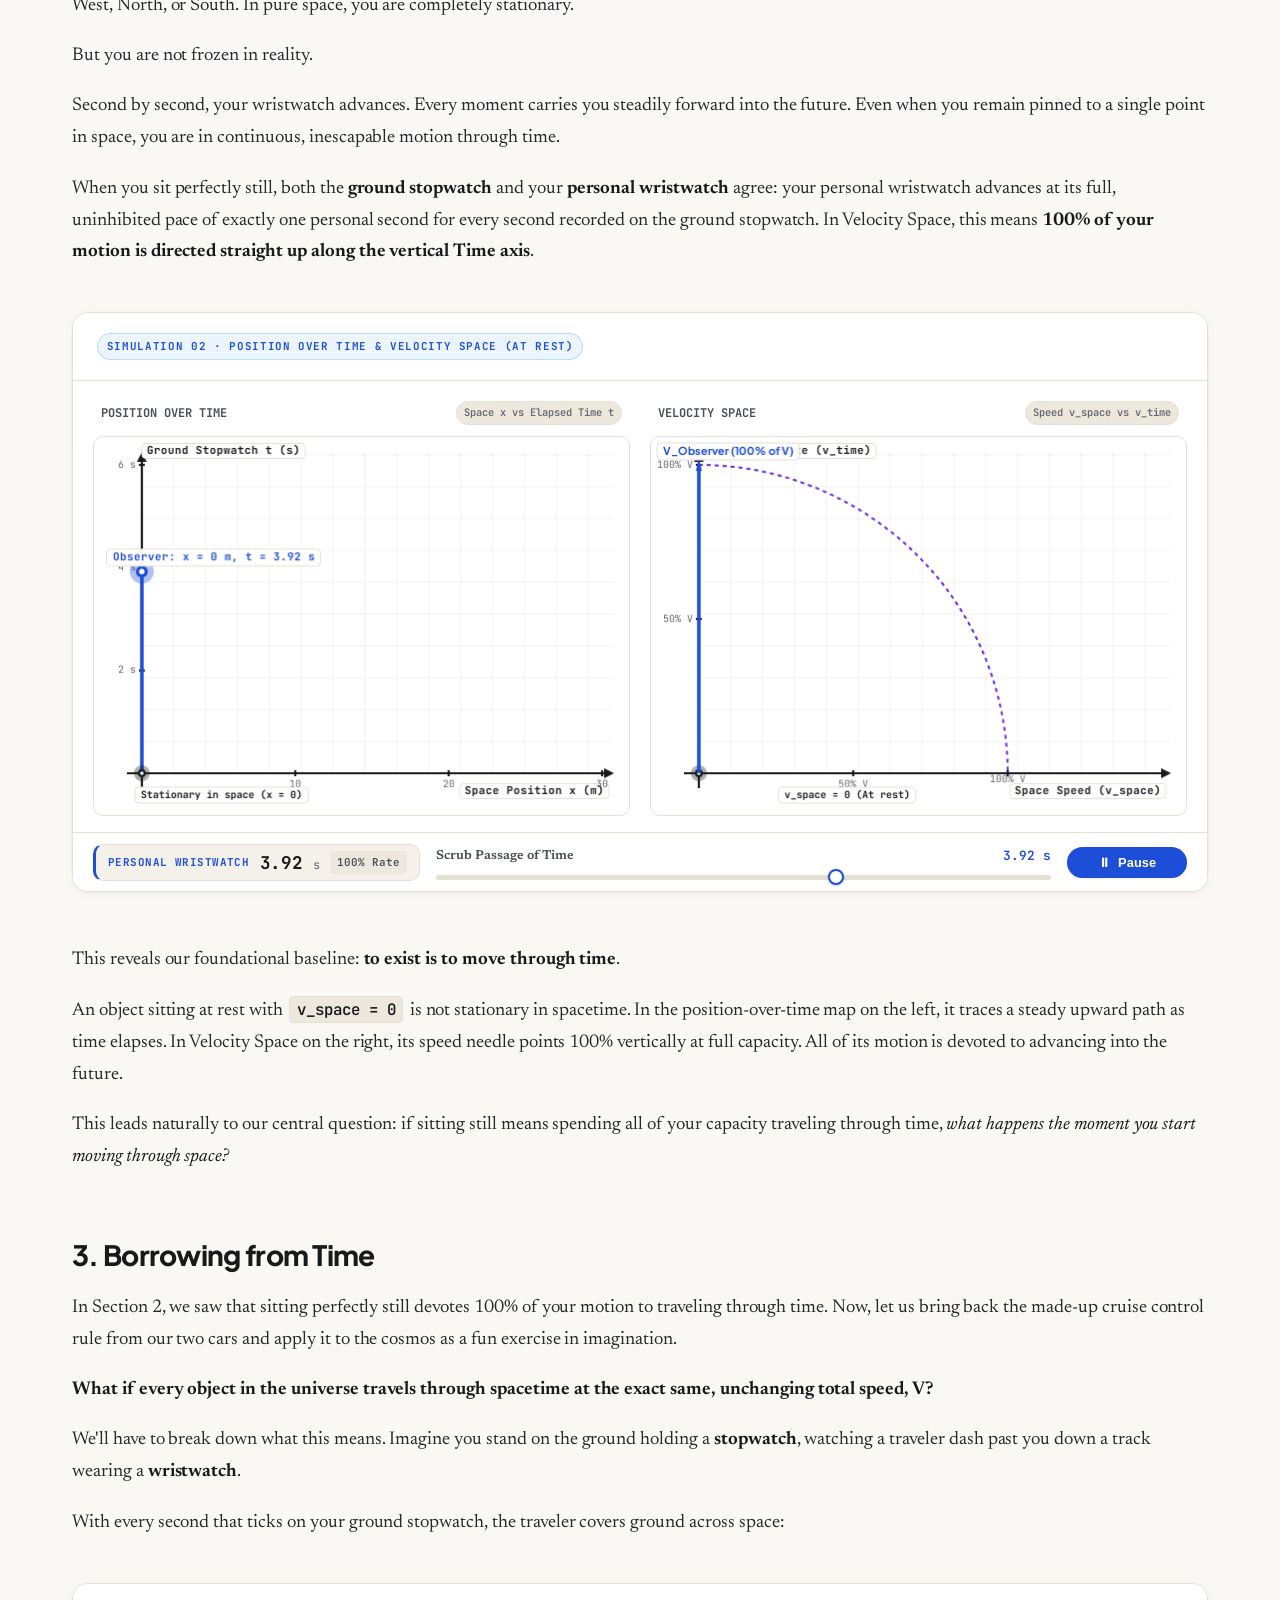
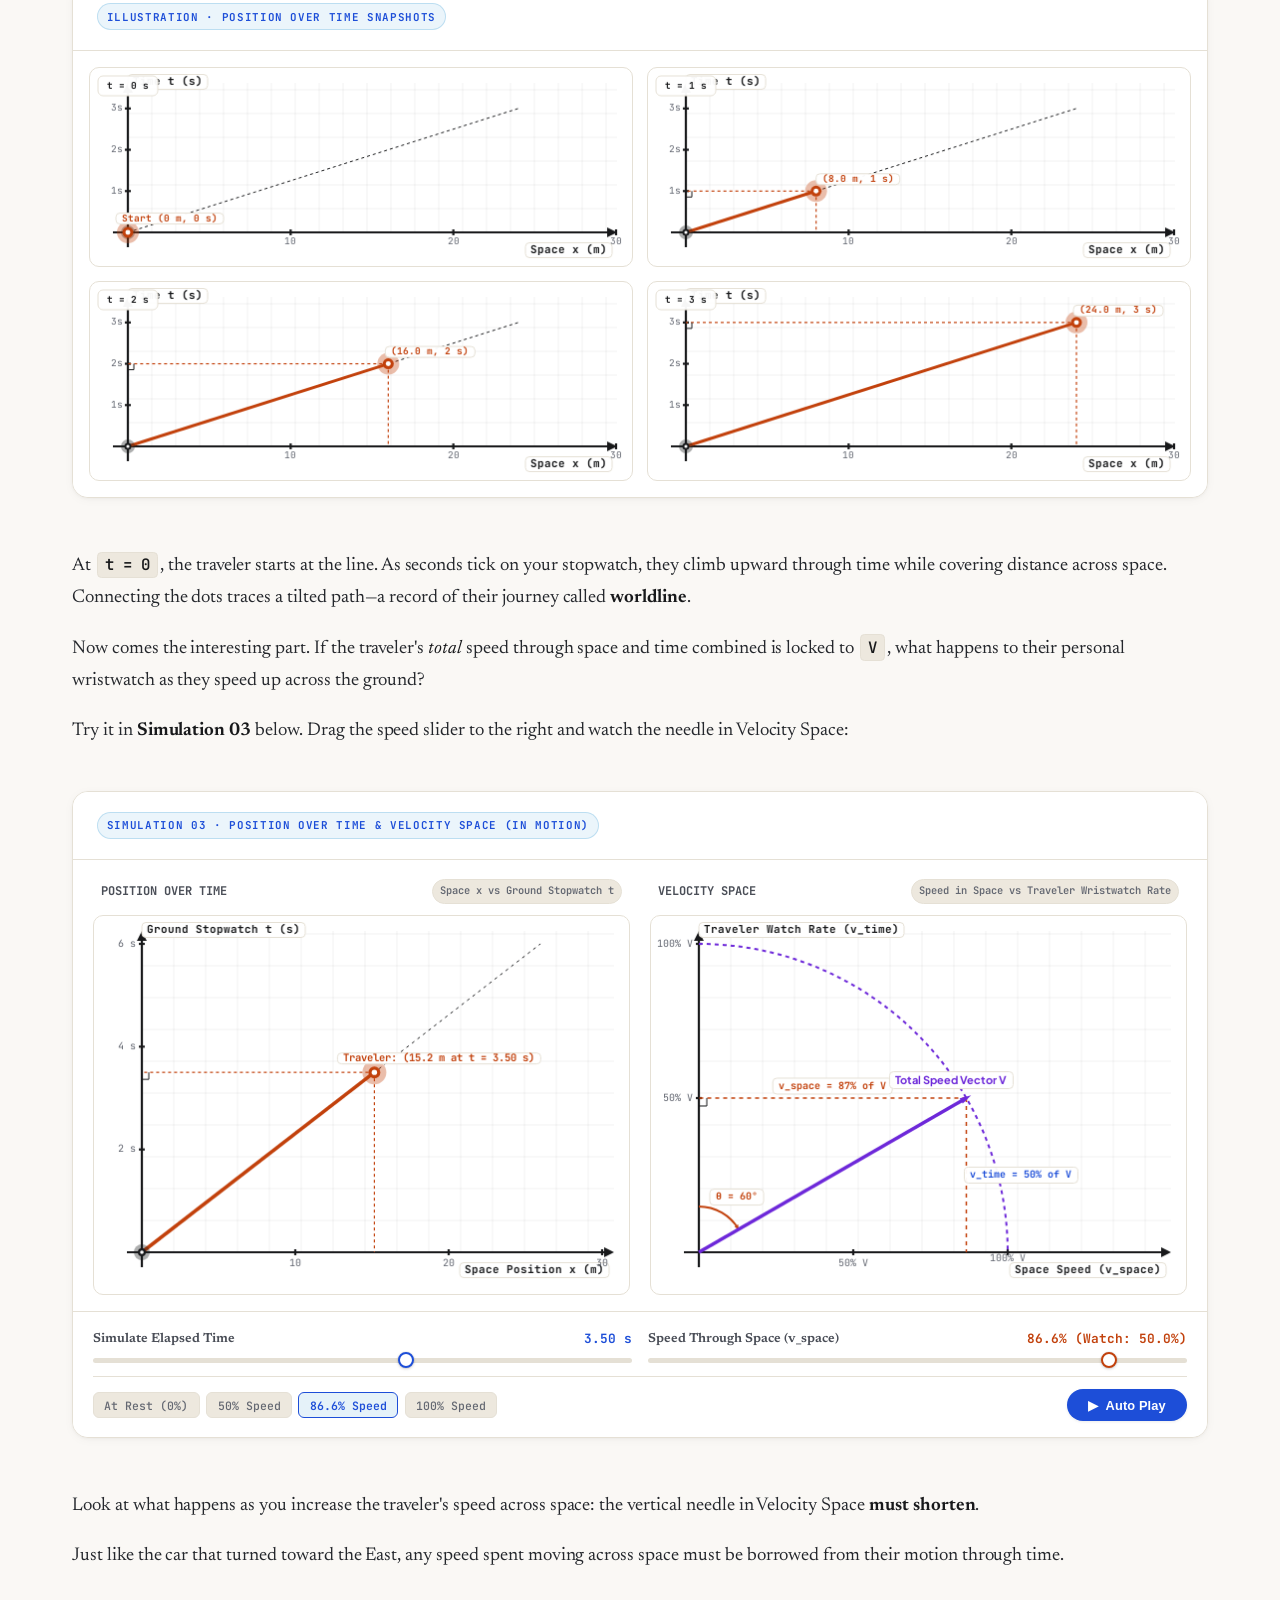
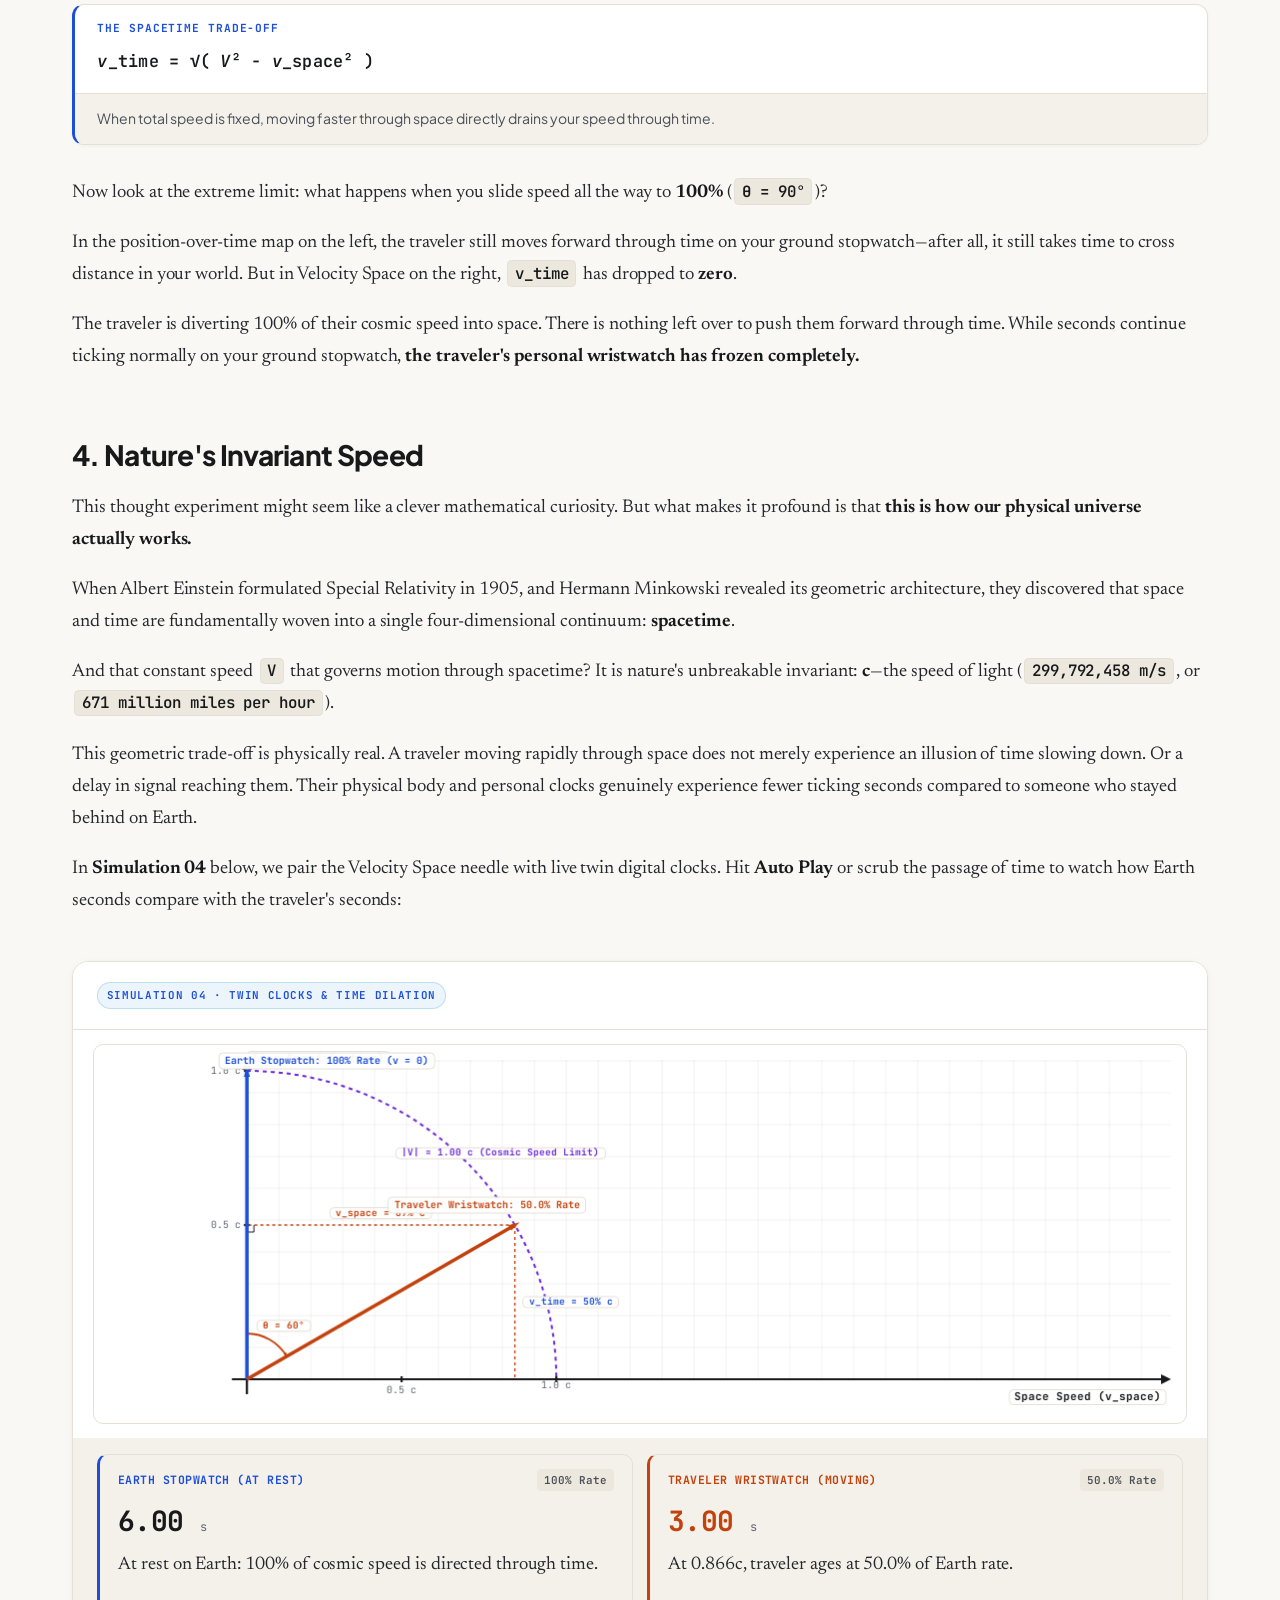
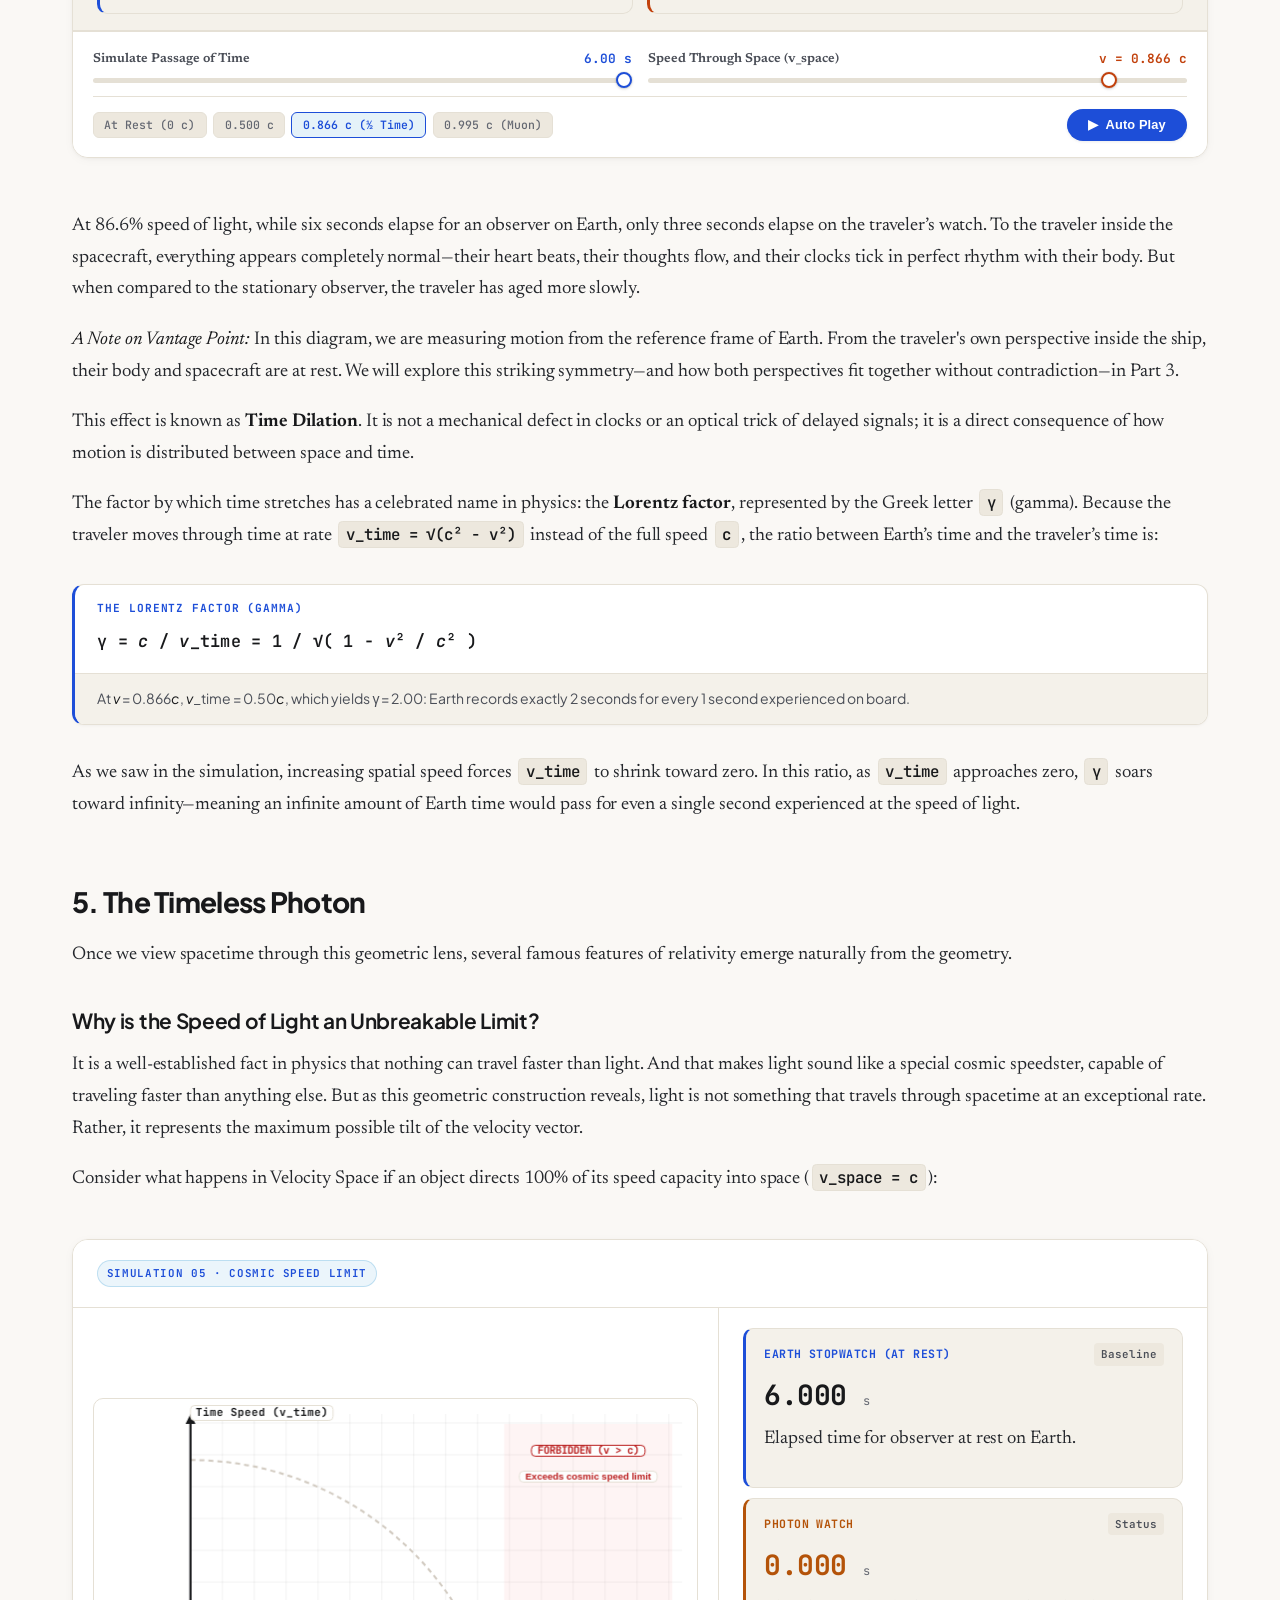
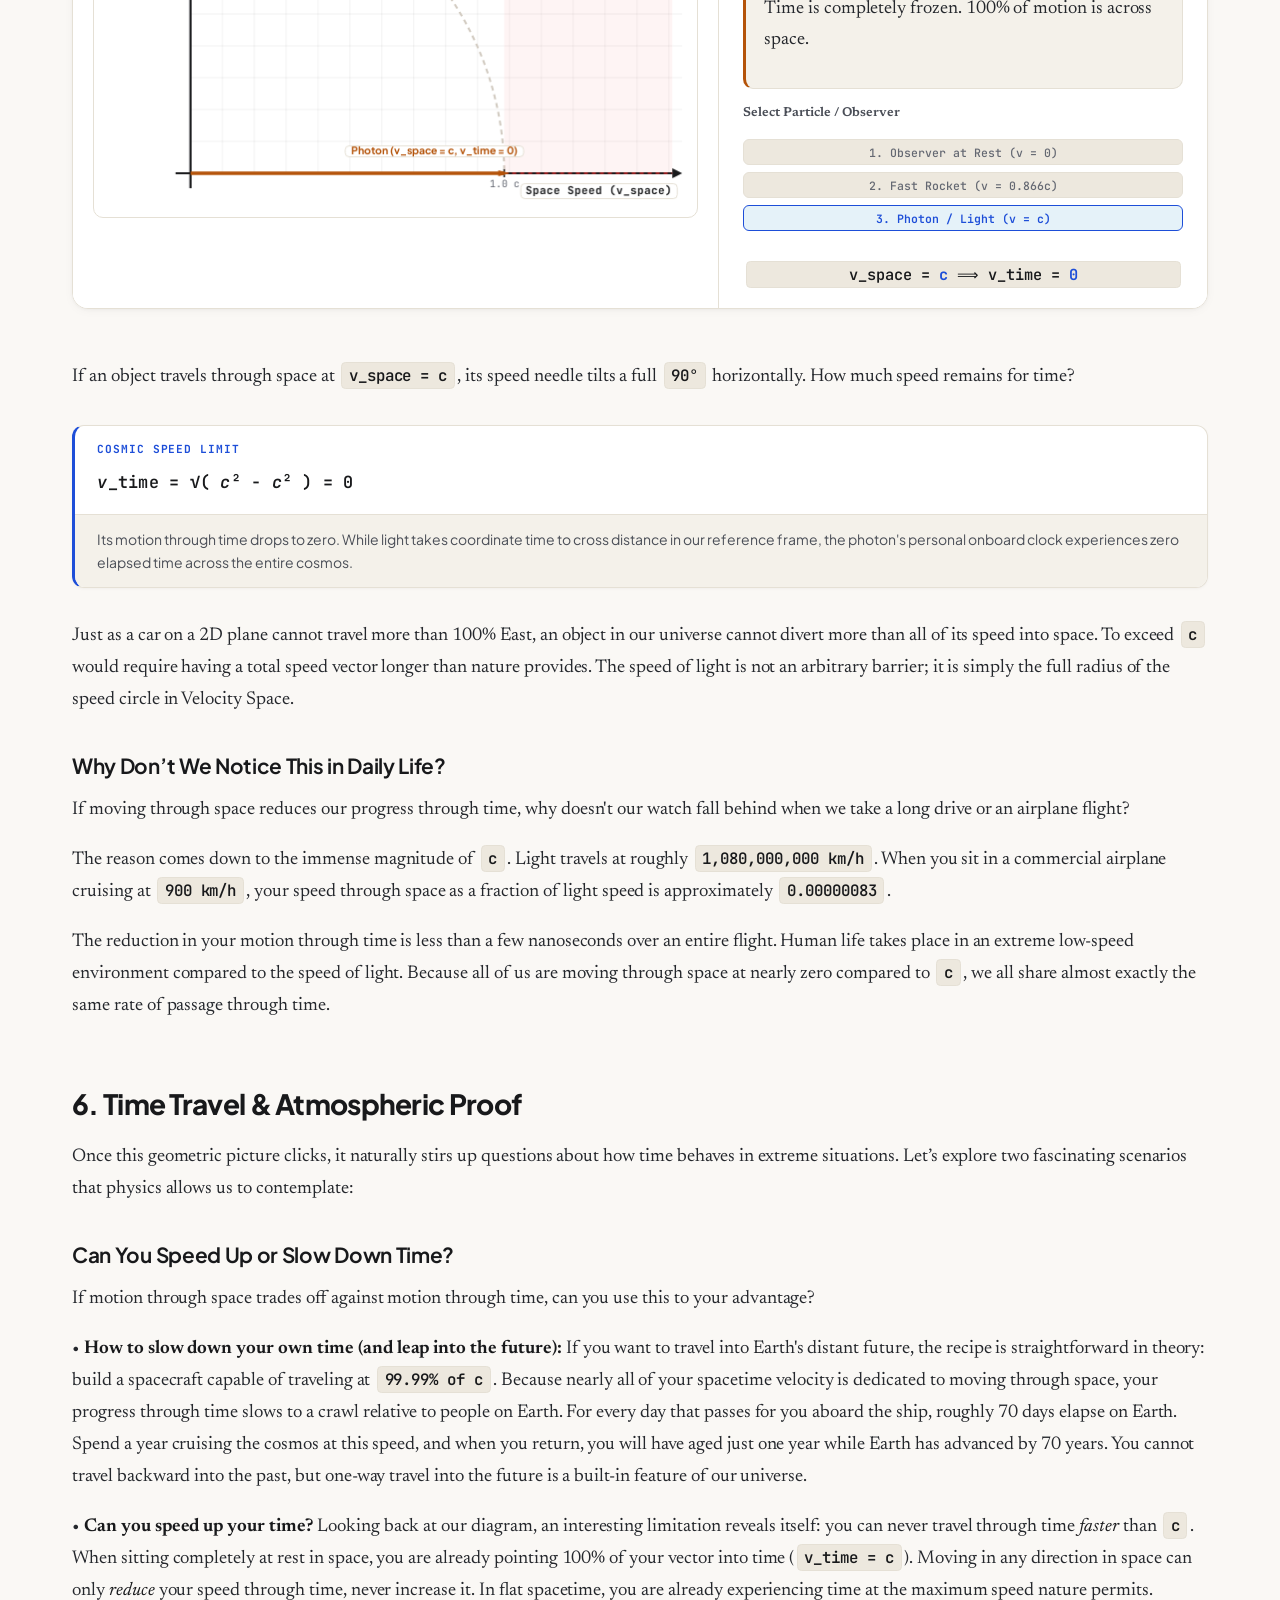
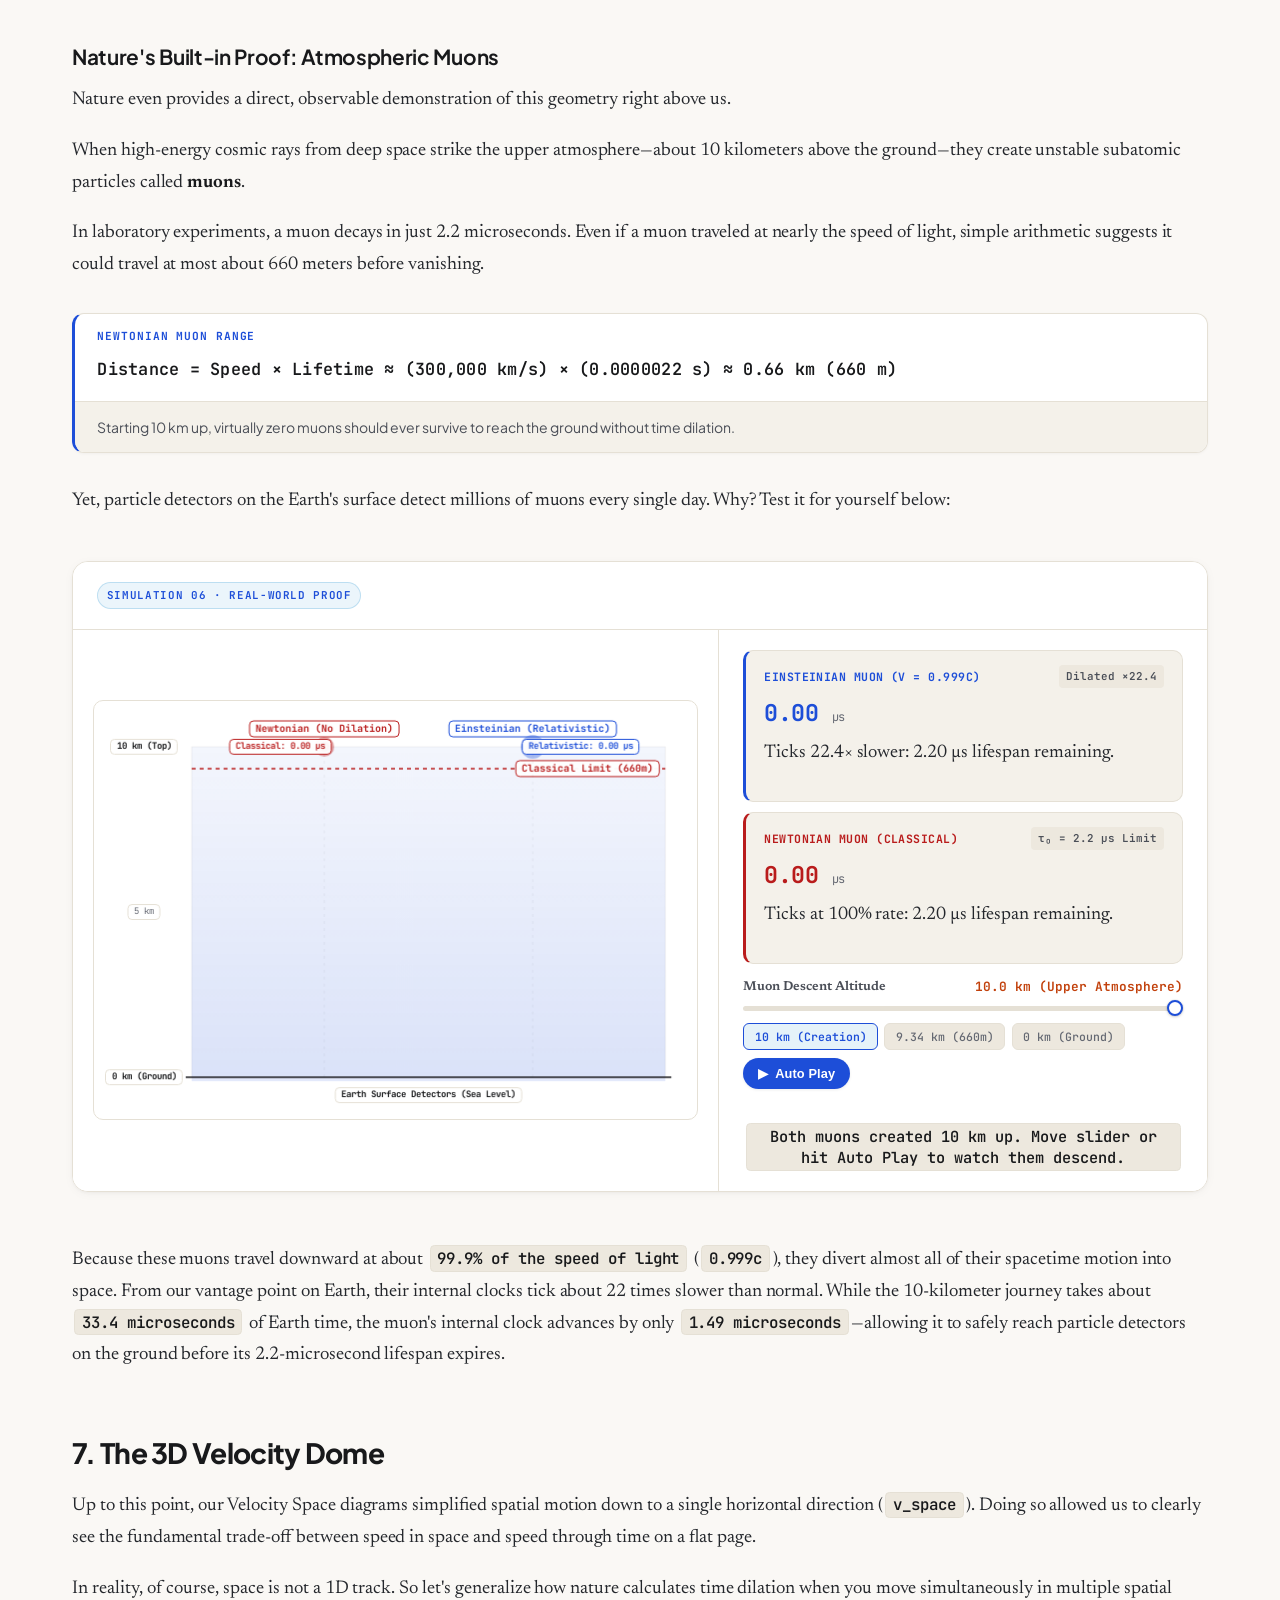
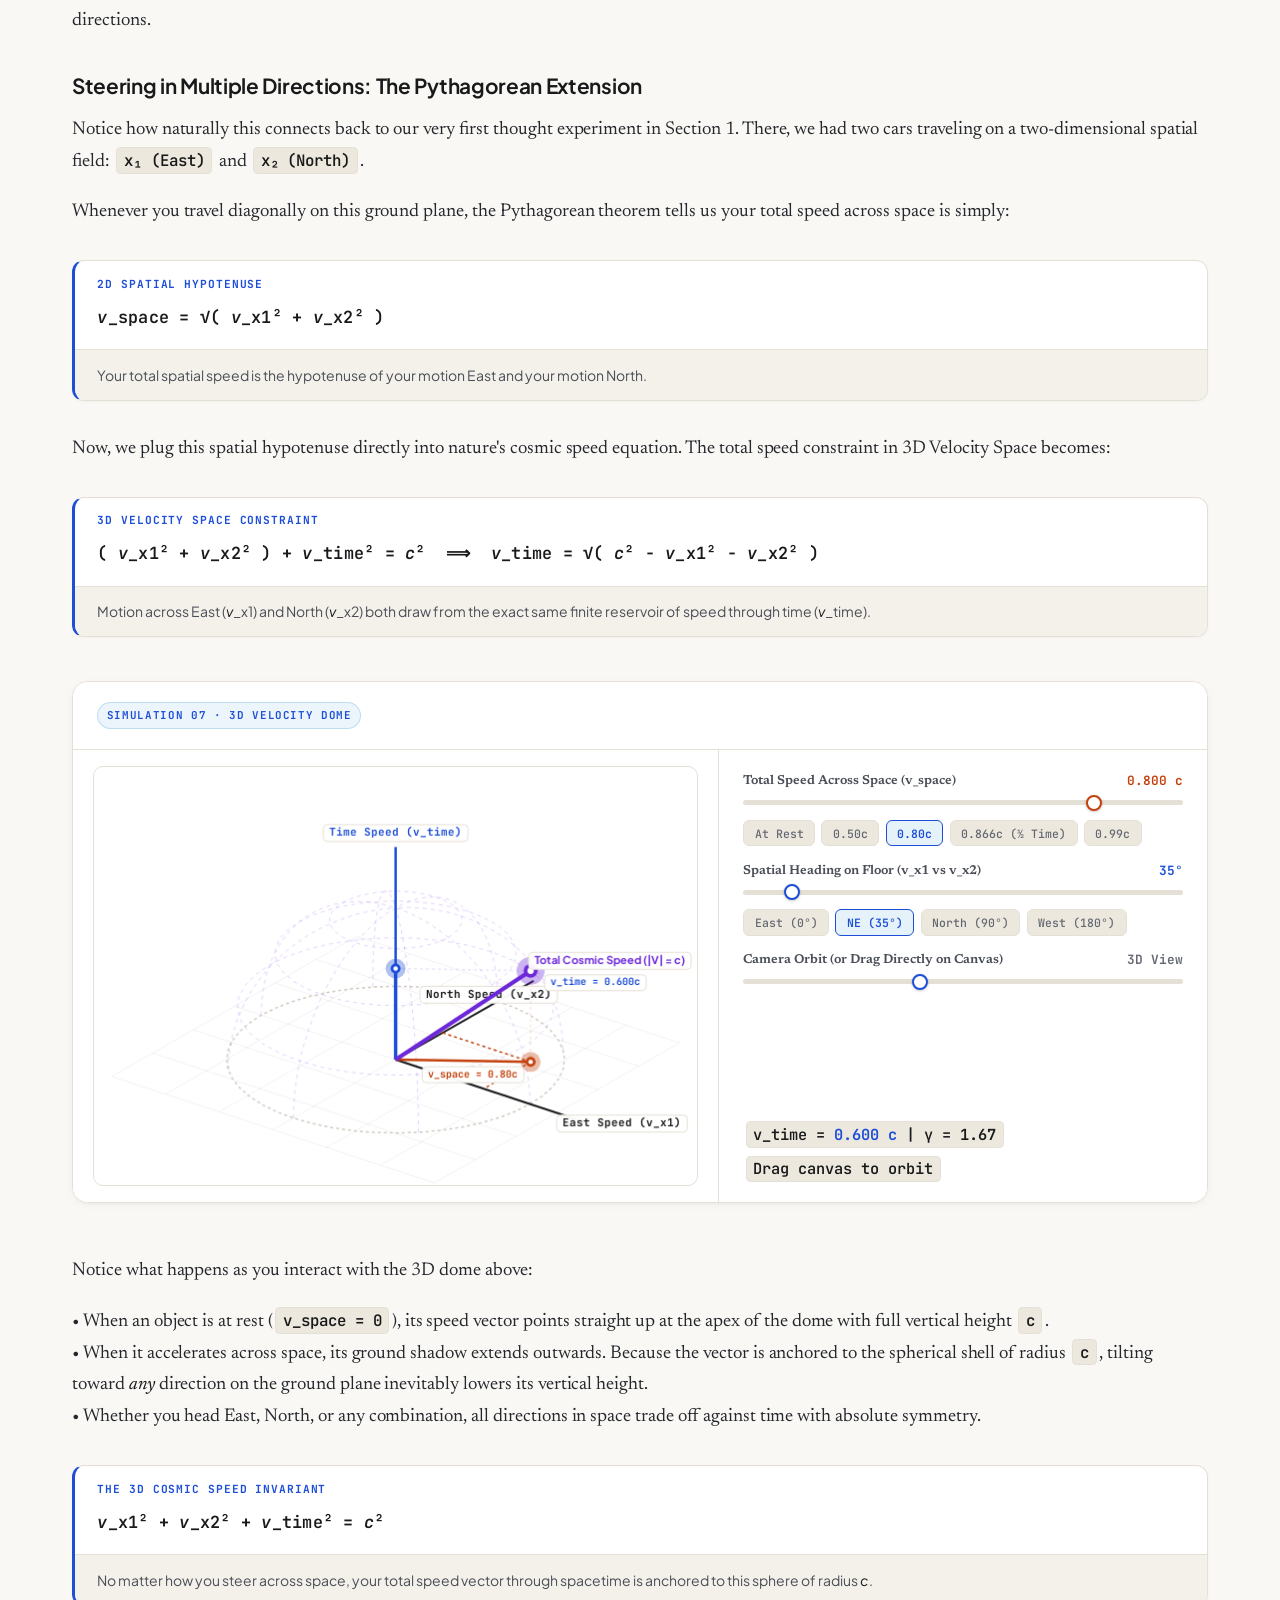
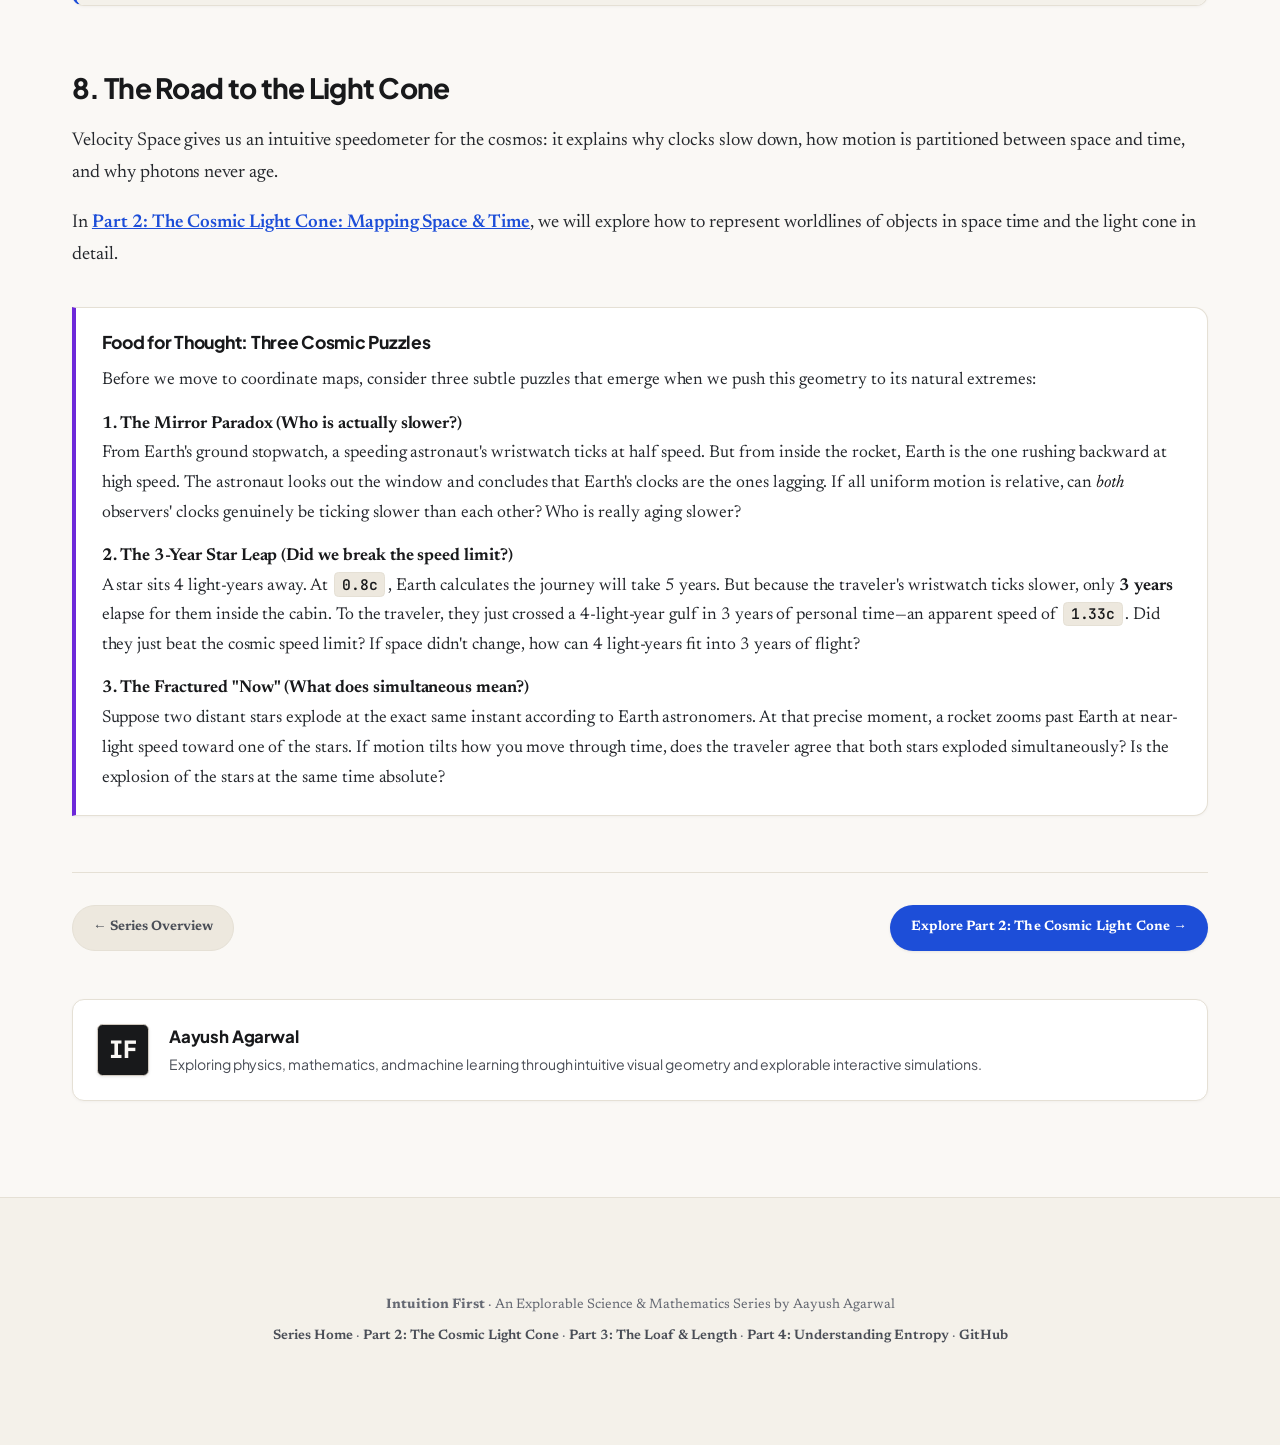
==== commit 35ba19fb: "refactor: overhaul interactive car simulations and layout in 01-motion-and-time.html" ====
--- a/posts/01-motion-and-time.html
+++ b/posts/01-motion-and-time.html
@@ -1,1073 +1,1565 @@
-<!DOCTYPE html>
+<!doctype html>
 <html lang="en">
-
-<head>
-  <meta charset="UTF-8">
-  <meta name="viewport" content="width=device-width, initial-scale=1.0">
-  <title>Why Motion Through Space Affects Time · Intuition First</title>
-  <link rel="stylesheet" href="../css/style.css">
-  <meta name="description"
-    content="You are already moving at the speed of light. Discover how spatial motion naturally slows your passage through time.">
-  <script>
-    (function () {
-      var isDark = window.matchMedia && window.matchMedia('(prefers-color-scheme: dark)').matches;
-      document.documentElement.setAttribute('data-theme', isDark ? 'dark' : 'light');
-    })();
-  </script>
-</head>
-
-<body>
-  <div class="reading-progress-bar" id="reading-progress"></div>
-
-  <!-- Top Navigation -->
-  <nav class="site-nav">
-    <div class="site-nav-inner">
-      <a href="../index.html" class="brand-link">
-        <div class="brand-badge">IF</div>
-        <div>
-          <span class="brand-title">INTUITION FIRST</span>
-          <span class="brand-tag">ESSAYS</span>
-        </div>
-      </a>
-      <div class="nav-links">
-        <a href="../index.html">← All Series</a>
+  <head>
+    <meta charset="UTF-8" />
+    <meta name="viewport" content="width=device-width, initial-scale=1.0" />
+    <title>Why Motion Through Space Affects Time · Intuition First</title>
+    <link rel="stylesheet" href="../css/style.css" />
+    <meta
+      name="description"
+      content="You are already moving at the speed of light. Discover how spatial motion naturally slows your passage through time."
+    />
+    <script>
+      (function () {
+        var isDark =
+          window.matchMedia &&
+          window.matchMedia("(prefers-color-scheme: dark)").matches;
+        document.documentElement.setAttribute(
+          "data-theme",
+          isDark ? "dark" : "light",
+        );
+      })();
+    </script>
+  </head>
+
+  <body>
+    <div class="reading-progress-bar" id="reading-progress"></div>
+
+    <!-- Top Navigation -->
+    <nav class="site-nav">
+      <div class="site-nav-inner">
+        <a href="../index.html" class="brand-link">
+          <div class="brand-badge">IF</div>
+          <div>
+            <span class="brand-title">INTUITION FIRST</span>
+            <span class="brand-tag">ESSAYS</span>
+          </div>
+        </a>
+        <div class="nav-links">
+          <a href="../index.html">← All Series</a>
+        </div>
       </div>
-    </div>
-  </nav>
-
-  <!-- Main Article Body -->
-  <main class="wide-reading-container">
-
-    <!-- Article Header -->
-    <header class="article-header">
-      <div class="category-tag">Part 01 · Special Relativity</div>
-      <h1 class="article-title">Why Motion Through Space Affects Time</h1>
-      <p class="article-subtitle">
-        You are already moving at the speed of light. Discover how spatial motion naturally slows your passage through
-        time.
-      </p>
-      <div class="article-meta">
-        <span>By Aayush Agarwal</span>
-        <span>•</span>
-        <span>Interactive Explorable</span>
-        <span>•</span>
-        <span>10 min read</span>
-      </div>
-    </header>
-
-    <!-- Editorial Prose -->
-    <article class="editorial-prose">
-      <p>
-        Few ideas in physics feel more counterintuitive than the realization that time is not a universal constant. We
-        instinctively picture time as an absolute clock ticking at the exact same rate for everyone, everywhere. The
-        reality is far stranger.
-      </p>
-      <p>
-        What Albert Einstein and Hermann Minkowski uncovered is that space and time do not exist in isolation. Instead,
-        they are woven into a single four-dimensional continuum: spacetime. For a long time, the word spacetime sounded
-        like pure abstraction to me—little more than tacking an extra axis onto a graph to plot an object’s motion. What
-        does it actually mean for geometry to unite the two? Why should moving through space change the rate at which
-        your clock ticks and your biological cells age?
-      </p>
-      <p>
-        To build a genuine intuition for this unified fabric, we need to look at its underlying geometry. We will start
-        simply in two dimensions, using two cars on a flat plane.
-      </p>
-
-      <!-- SECTION 1 -->
-      <h2>1. The Two-Car Trade-Off</h2>
-      <p>
-        Imagine a wide, flat open field. Let us draw a standard coordinate grid on the ground with two perpendicular
-        directions: <strong>East</strong> (which we will call <span class="math-badge">x₁</span>) and
-        <strong>North</strong> (which we will call <span class="math-badge">x₂</span>).
-      </p>
-      <p>
-        At the starting point <span class="math-badge">(0,0)</span>, we place two cars: a <strong>Blue Car</strong> and
-        an <strong>Orange Car</strong>.
-      </p>
-      <p>
-        Both drivers turn on cruise control, locking their speed to the exact same value: <strong>60 miles per
-          hour</strong> (<span class="math-badge">V = 60 mph</span>). Neither vehicle can speed up, and neither can slow
-        down.
-      </p>
-      <p>
-        Now they begin driving:
-      </p>
-      <p>
-        1. <strong>The Blue Car</strong> points due <strong>North</strong> along the <span class="math-badge">x₂</span>
-        axis. Its Eastward speed is <span class="math-badge">0 mph</span>.<br>
-        2. <strong>The Orange Car</strong> angles its heading <span class="math-badge">60°</span> toward the
-        <strong>East</strong> (away from North) along a diagonal.
-      </p>
-      <p>
-        We can view this scenario through two complementary lenses:
-      </p>
-      <p>
-        • <strong>The Position Map:</strong> Where the cars are located on the ground (<span class="math-badge">x₁,
-          x₂</span>). As time passes, both cars travel outward from the origin along their
-        tracks.<br>
-        • <strong>Velocity Space (The Speedometer):</strong> How each car’s fixed <span class="math-badge">60
-          mph</span> speed is distributed into directional vectors (<span class="math-badge">V_East, V_North</span>).
-        While the position map records <em>where</em> the cars are, Velocity Space acts like a visual speedometer: it
-        reveals
-        <em>how fast</em> they are traveling in each direction. Because both cars travel at a constant total speed,
-        their
-        velocity vectors both touch a circle of radius <span class="math-badge">60 mph</span>.
-      </p>
-
-      <!-- INTERACTIVE WIDGET 1: CARS (POSITION MAP & VELOCITY SPACE) -->
-      <div id="widget-cars" class="interactive-artifact artifact-wide">
-        <div class="artifact-header">
-          <div>
-            <div class="artifact-badge">SIMULATION 01 · 2D POSITION MAP &amp; VELOCITY SPACE</div>
-          </div>
-        </div>
-        <div class="comparison-grid">
-          <!-- Left Column: Position Map -->
-          <div class="canvas-col">
-            <div class="canvas-col-header">
-              <span>POSITION MAP</span>
-              <span class="canvas-col-tag">Position x₁ vs x₂</span>
-            </div>
-            <canvas class="canvas-map"></canvas>
-          </div>
-          <!-- Right Column: Velocity Space -->
-          <div class="canvas-col">
-            <div class="canvas-col-header">
-              <span>VELOCITY SPACE</span>
-              <span class="canvas-col-tag">Speed V_East vs V_North (mph)</span>
-            </div>
-            <canvas class="canvas-vel"></canvas>
-          </div>
-        </div>
-        <!-- Controls -->
-        <div class="artifact-controls"
-          style="padding: 1rem 1.25rem; display: flex; flex-direction: column; gap: 0.85rem;">
-          <div style="display: grid; grid-template-columns: repeat(auto-fit, minmax(240px, 1fr)); gap: 1rem;">
-            <div class="control-item">
-              <div class="control-header">
-                <span>Simulate Elapsed Time</span>
-                <span class="control-val cyan val-time-label">0.60 hr</span>
-              </div>
-              <input type="range" class="range-slider slider-time" min="0" max="1000" value="600">
-            </div>
-            <div class="control-item">
-              <div class="control-header">
-                <span>Heading Angle (θ from North)</span>
-                <span class="control-val amber val-angle-label">60°</span>
-              </div>
-              <input type="range" class="range-slider amber slider-angle" min="0" max="90" value="60">
-            </div>
-          </div>
+    </nav>
+
+    <!-- Main Article Body -->
+    <main class="wide-reading-container">
+      <!-- Article Header -->
+      <header class="article-header">
+        <div class="category-tag">Part 01 · Special Relativity</div>
+        <h1 class="article-title">Why Motion Through Space Affects Time</h1>
+        <p class="article-subtitle">
+          You are already moving at the speed of light. Discover how spatial
+          motion naturally slows your passage through time.
+        </p>
+        <div class="article-meta">
+          <span>By Aayush Agarwal</span>
+          <span>•</span>
+          <span>Interactive Explorable</span>
+          <span>•</span>
+          <span>10 min read</span>
+        </div>
+      </header>
+
+      <!-- Editorial Prose -->
+      <article class="editorial-prose">
+        <p>
+          Few ideas in physics feel more counterintuitive than the realization
+          that time is not a universal constant. We instinctively picture time
+          as an absolute clock ticking at the exact same rate for everyone,
+          everywhere. The reality is far stranger.
+        </p>
+        <p>
+          What Albert Einstein and Hermann Minkowski uncovered is that space and
+          time do not exist in isolation. Instead, they are woven into a single
+          four-dimensional continuum: spacetime. For a long time, the word
+          spacetime sounded like pure abstraction to me—little more than tacking
+          an extra axis onto a graph to plot an object’s motion. What does it
+          actually mean for geometry to unite the two? Why should moving through
+          space change the rate at which your clock ticks and your biological
+          cells age?
+        </p>
+        <p>
+          To build a genuine intuition for this unified fabric, we need to look
+          at its underlying geometry. We will start simply in two dimensions,
+          using two cars on a flat plane.
+        </p>
+
+        <!-- SECTION 1 -->
+        <h2>1. The Two-Car Trade-Off</h2>
+        <p>
+          Imagine a wide, flat open field. Let us draw a standard coordinate
+          grid on the ground with two perpendicular directions:
+          <strong>East</strong> (which we will call
+          <span class="math-badge">x₁</span>) and <strong>North</strong> (which
+          we will call <span class="math-badge">x₂</span>).
+        </p>
+        <p>
+          At the starting point <span class="math-badge">(0,0)</span>, we place
+          two cars: a <strong>Blue Car</strong> and an
+          <strong>Orange Car</strong>.
+        </p>
+        <p>
+          Both drivers turn on cruise control, locking their speed to the exact
+          same value: <strong>60 miles per hour</strong> (<span
+            class="math-badge"
+            >V = 60 mph</span
+          >). Neither vehicle can speed up, and neither can slow down.
+        </p>
+        <p>Now they begin driving:</p>
+        <p>
+          1. <strong>The Blue Car</strong> points due
+          <strong>North</strong> along the
+          <span class="math-badge">x₂</span> axis. Its Eastward speed is
+          <span class="math-badge">0 mph</span>.<br />
+          2. <strong>The Orange Car</strong> angles its heading
+          <span class="math-badge">60°</span> toward the
+          <strong>East</strong> (away from North) along a diagonal.
+        </p>
+        <p>We can view this scenario through two complementary lenses:</p>
+        <p>
+          • <strong>The Position Map:</strong> Where the cars are located on the
+          ground (<span class="math-badge">x₁, x₂</span>). As time passes, both
+          cars travel outward from the origin along their tracks.<br />
+          • <strong>Velocity Space (The Speedometer):</strong> How each car’s
+          fixed <span class="math-badge">60 mph</span> speed is distributed into
+          directional vectors (<span class="math-badge">V_East, V_North</span>).
+          While the position map records <em>where</em> the cars are, Velocity
+          Space acts like a visual speedometer: it reveals
+          <em>how fast</em> they are traveling in each direction. Because both
+          cars travel at a constant total speed, their velocity vectors both
+          touch a circle of radius <span class="math-badge">60 mph</span>.
+        </p>
+
+        <!-- INTERACTIVE WIDGET 1: CARS (POSITION MAP & VELOCITY SPACE) -->
+        <div id="widget-cars" class="interactive-artifact artifact-wide">
+          <div class="artifact-header">
+            <div>
+              <div class="artifact-badge">
+                SIMULATION 01 · 2D POSITION MAP &amp; VELOCITY SPACE
+              </div>
+            </div>
+          </div>
+          <div class="comparison-grid">
+            <!-- Left Column: Position Map -->
+            <div class="canvas-col">
+              <div class="canvas-col-header">
+                <span>POSITION MAP</span>
+                <span class="canvas-col-tag">Position x₁ vs x₂</span>
+              </div>
+              <canvas class="canvas-map"></canvas>
+            </div>
+            <!-- Right Column: Velocity Space -->
+            <div class="canvas-col">
+              <div class="canvas-col-header">
+                <span>VELOCITY SPACE</span>
+                <span class="canvas-col-tag"
+                  >Speed V_East vs V_North (mph)</span
+                >
+              </div>
+              <canvas class="canvas-vel"></canvas>
+            </div>
+          </div>
+          <!-- Controls -->
           <div
-            style="display: flex; flex-wrap: wrap; justify-content: space-between; align-items: center; gap: 0.75rem; padding-top: 0.75rem;">
-            <div class="preset-chips">
-              <button class="chip-btn chip-angle" data-angle="0">0° (North)</button>
-              <button class="chip-btn chip-angle" data-angle="30">30°</button>
-              <button class="chip-btn chip-angle active" data-angle="60">60°</button>
-              <button class="chip-btn chip-angle" data-angle="90">90° (East)</button>
-            </div>
-            <div class="toolbar-bottom" style="padding: 0;">
-              <button class="btn-primary btn-play">
-                <span>▶</span><span>Auto Play</span>
-              </button>
-            </div>
-          </div>
-        </div>
-      </div>
-
-      <p>
-        After driving for an hour, will the Orange Car be at the same Northward position as the Blue Car? Intuitively,
-        we know it will not. Because the Orange Car angled toward the East, its fixed <span class="math-badge">60
-          mph</span> speed is now shared between two perpendicular directions.
-      </p>
-      <p>
-        • <strong>Speed Eastward (x₁):</strong> Scales with the sine of the angle:<br>
-        <span class="math-badge" style="display:inline-block; margin: 4px 0;">V_East = V × sin(60°) = 60 × (√3 / 2) ≈ 60
-          × 0.866 ≈ 52 mph</span>
-      </p>
-      <p>
-        • <strong>Speed Northward (x₂):</strong> Scales with the cosine of the angle:<br>
-        <span class="math-badge" style="display:inline-block; margin: 4px 0;">V_North = V × cos(60°) = 60 × 0.5 = 30
-          mph</span>
-      </p>
-
-      <div class="formula-card">
-        <div class="formula-card-header">
-          <span class="formula-tag">The General Pythagorean Rule</span>
-        </div>
-        <div class="formula-body">
-          <em>V</em>_North = √( <em>V</em>² − <em>V</em>_East² )
-        </div>
-        <div class="formula-note">When total speed is fixed, motion in one direction naturally trades off against motion
-          in a perpendicular direction.</div>
-      </div>
-
-      <!-- SECTION 2 -->
-      <h2>2. Moving While Sitting Still</h2>
-      <p>
-        In the example with the two cars, we drew a coordinate grid on an open field with two perpendicular axes:
-        <strong>East</strong> (<span class="math-badge">x₁</span>) and <strong>North</strong> (<span
-          class="math-badge">x₂</span>). At first glance, that might look like nothing more than a convenient
-        simplification of everyday three-dimensional space—flattening the world down to a flat sheet so the paths are
-        easy to sketch.
-      </p>
-      <p>
-        What if we rethink those two axes for a moment?
-      </p>
-      <p>
-        Instead of viewing that 2D grid as a simplified version of <strong>3D space</strong>, imagine it as a simplified
-        slice of
-        <strong>4D spacetime</strong>.
-      </p>
-      <p>
-        For our next illustration, let's keep one dimension of space along the horizontal axis—say, the East–West
-        direction (<span class="math-badge">x</span>)—and, for a moment, experimentally treat <strong>time</strong>
-        (<span class="math-badge">t</span>) as just another dimension along the vertical, standing perpendicular to
-        space in
-        the exact same way North stood perpendicular to East.
-      </p>
-      <p>
-        If we treat time as a geometric dimension, we can examine an object's motion through the same two complementary
-        lenses we used for the cars:
-      </p>
-      <p>
-        • <strong>Position Over Time (The Spacetime Map):</strong> The horizontal axis marks spatial position (<span
-          class="math-badge">x</span>). The vertical axis marks elapsed time (<span class="math-badge">t</span>)
-        recorded
-        on a stationary ground stopwatch.<br>
-        • <strong>Velocity Space (The Cosmic Speedometer):</strong> The horizontal axis represents <strong>Speed Through
-          Space</strong> (<span class="math-badge">v_space</span>), measuring spatial displacement. The vertical axis
-        represents <strong>Speed Through Time</strong> (<span class="math-badge">v_time</span>), measuring how fast an
-        observer's <strong>personal wristwatch</strong> ticks forward into the future.
-      </p>
-      <p>
-        This raises a natural question: <em>what does it actually mean to "move" along that vertical time axis?</em>
-      </p>
-      <p>
-        Suppose you are sitting in a chair right now. Relative to the room around you, your spatial speed is zero
-        (<span class="math-badge">v_space = 0</span>). You are not displacing East, West, North, or South. In pure
-        space, you are completely stationary.
-      </p>
-      <p>
-        But you are not frozen in reality.
-      </p>
-      <p>
-        Second by second, your wristwatch advances. Every moment carries you steadily forward into the future. Even
-        when you remain pinned to a single point in space, you are in continuous, inescapable motion through time.
-      </p>
-      <p>
-        When you sit perfectly still, both the <strong>ground stopwatch</strong> and your <strong>personal
-          wristwatch</strong>
-        agree: your personal wristwatch
-        advances at its full,
-        uninhibited pace of exactly one personal second for every second recorded on the ground stopwatch. In Velocity
-        Space, this means <strong>100% of your motion is directed straight up along the vertical Time axis</strong>.
-      </p>
-
-      <!-- INTERACTIVE WIDGET 2: STATIONARY -->
-      <div id="widget-stationary" class="interactive-artifact artifact-wide">
-        <div class="artifact-header">
-          <div>
-            <div class="artifact-badge">SIMULATION 02 · POSITION OVER TIME &amp; VELOCITY SPACE (AT REST)</div>
-          </div>
-        </div>
-        <div class="comparison-grid">
-          <!-- Left Column: Position Map / Spacetime Trail -->
-          <div class="canvas-col">
-            <div class="canvas-col-header">
-              <span>POSITION OVER TIME</span>
-              <span class="canvas-col-tag">Space x vs Elapsed Time t</span>
-            </div>
-            <canvas class="canvas-map"></canvas>
-          </div>
-          <!-- Right Column: Velocity Space -->
-          <div class="canvas-col">
-            <div class="canvas-col-header">
-              <span>VELOCITY SPACE</span>
-              <span class="canvas-col-tag">Speed v_space vs v_time</span>
-            </div>
-            <canvas class="canvas-vel"></canvas>
-          </div>
-        </div>
-        <!-- Controls -->
-        <div class="artifact-controls controls-strip">
-          <!-- Inline clock: label + reading on one line -->
-          <div class="clock-card cyan"
-            style="margin: 0; padding: 0.4rem 0.75rem; display: flex; align-items: center; gap: 0.65rem; white-space: nowrap; flex-shrink: 0;">
-            <span class="clock-label" style="font-size: 0.68rem;">Personal Wristwatch</span>
-            <span class="clock-time clock-val" style="font-size: 1.1rem; line-height: 1;">3.50 <span>s</span></span>
-            <span class="clock-badge">100% Rate</span>
-          </div>
-          <!-- Slider -->
-          <div class="control-item" style="flex: 1; min-width: 160px;">
-            <div class="control-header">
-              <span>Scrub Passage of Time</span>
-              <span class="control-val cyan val-time-label">3.50 s</span>
-            </div>
-            <input type="range" class="range-slider slider-time" min="0" max="1000" value="583">
-          </div>
-          <!-- Play button -->
-          <button class="btn-primary btn-play" style="flex-shrink: 0;">
-            <span>▶</span><span>Auto Play</span>
-          </button>
-        </div>
-      </div>
-
-      <p>
-        This reveals our foundational baseline: <strong>to exist is to move through time</strong>.
-      </p>
-      <p>
-        An object sitting at rest with <span class="math-badge">v_space = 0</span> is not stationary in spacetime. In
-        the position-over-time map on the left, it traces a steady upward path as time elapses. In Velocity Space on the
-        right, its speed needle points 100% vertically at full capacity. All of its motion is devoted to advancing into
-        the future.
-      </p>
-      <p>
-        This leads naturally to our central question: if sitting still means spending all of your capacity traveling
-        through time, <em>what happens the moment you start moving through space?</em>
-      </p>
-
-      <!-- SECTION 3 -->
-      <h2>3. Borrowing from Time</h2>
-      <p>
-        In Section 2, we saw that sitting perfectly still devotes 100% of your motion to traveling through time.
-        Now, let us bring back the made-up cruise control rule from our two cars and apply it to the cosmos as a fun
-        exercise in
-        imagination.
-      </p>
-      <p>
-        <strong>What if every object in the universe travels through spacetime at the exact same, unchanging total
-          speed, V?</strong>
-      </p>
-      <p>
-        We'll have to break down what this means. Imagine you stand on the ground holding a <strong>stopwatch</strong>,
-        watching a traveler dash past you down a track wearing a <strong>wristwatch</strong>.
-      </p>
-      <p>
-        With every second that ticks on your ground stopwatch, the traveler covers ground across space:
-      </p>
-
-      <!-- ILLUSTRATION: 2x2 MOTION SNAPSHOTS GRID -->
-      <div id="widget-moving-snapshots" class="interactive-artifact">
-        <div class="artifact-header">
-          <div>
-            <div class="artifact-badge">ILLUSTRATION · POSITION OVER TIME SNAPSHOTS</div>
-          </div>
-        </div>
-        <div class="canvas-viewport" style="padding: 1rem;">
-          <div class="expanding-circles-grid">
-            <canvas class="motion-panel" data-t="0"></canvas>
-            <canvas class="motion-panel" data-t="1"></canvas>
-            <canvas class="motion-panel" data-t="2"></canvas>
-            <canvas class="motion-panel" data-t="3"></canvas>
-          </div>
-        </div>
-      </div>
-
-      <p>
-        At <span class="math-badge">t = 0</span>, the traveler starts at the line. As seconds tick on your stopwatch,
-        they climb upward through time while covering distance across space. Connecting the dots traces a tilted path—a
-        record of their journey called <strong>worldline</strong>.
-      </p>
-      <p>
-        Now comes the interesting part. If the traveler's <em>total</em> speed through space and time combined is locked
-        to <span class="math-badge">V</span>, what happens to their personal wristwatch as they speed up across the
-        ground?
-      </p>
-      <p>
-        Try it in <strong>Simulation 03</strong> below. Drag the speed slider to the right and watch the needle in
-        Velocity Space:
-      </p>
-
-      <!-- INTERACTIVE WIDGET 3: TRADEOFF (DUAL-VIEW) -->
-      <div id="widget-tradeoff" class="interactive-artifact artifact-wide">
-        <div class="artifact-header">
-          <div>
-            <div class="artifact-badge">SIMULATION 03 · POSITION OVER TIME &amp; VELOCITY SPACE (IN MOTION)</div>
-          </div>
-        </div>
-        <div class="comparison-grid">
-          <!-- Left Column: Position Map / Spacetime Trail -->
-          <div class="canvas-col">
-            <div class="canvas-col-header">
-              <span>POSITION OVER TIME</span>
-              <span class="canvas-col-tag">Space x vs Ground Stopwatch t</span>
-            </div>
-            <canvas class="canvas-map"></canvas>
-          </div>
-          <!-- Right Column: Velocity Space -->
-          <div class="canvas-col">
-            <div class="canvas-col-header">
-              <span>VELOCITY SPACE</span>
-              <span class="canvas-col-tag">Speed in Space vs Traveler Wristwatch Rate</span>
-            </div>
-            <canvas class="canvas-vel"></canvas>
-          </div>
-        </div>
-        <!-- Controls -->
-        <div class="artifact-controls"
-          style="padding: 1rem 1.25rem; display: flex; flex-direction: column; gap: 0.85rem;">
-          <div style="display: grid; grid-template-columns: repeat(auto-fit, minmax(240px, 1fr)); gap: 1rem;">
-            <div class="control-item">
-              <div class="control-header">
-                <span>Simulate Elapsed Time</span>
-                <span class="control-val cyan val-time-label">3.50 s</span>
-              </div>
-              <input type="range" class="range-slider slider-time" min="0" max="1000" value="583">
-            </div>
-            <div class="control-item">
-              <div class="control-header">
-                <span>Speed Through Space (v_space)</span>
-                <span class="control-val amber readout-vx">86.6% of V</span>
-              </div>
-              <input type="range" class="range-slider amber slider-speed" min="0" max="1000" value="866">
-            </div>
-          </div>
-          <div
-            style="display: flex; flex-wrap: wrap; justify-content: space-between; align-items: center; gap: 0.75rem; border-top: 1px solid var(--border-subtle); padding-top: 0.75rem;">
-            <div class="preset-chips">
-              <button class="chip-btn chip-preset-tradeoff" data-val="0">At Rest (0%)</button>
-              <button class="chip-btn chip-preset-tradeoff" data-val="0.500">50% Speed</button>
-              <button class="chip-btn chip-preset-tradeoff active" data-val="0.866">86.6% Speed</button>
-              <button class="chip-btn chip-preset-tradeoff" data-val="1.000">100% Speed</button>
-            </div>
-            <div class="toolbar-bottom" style="padding: 0;">
-              <button class="btn-primary btn-play">
-                <span>▶</span><span>Auto Play</span>
-              </button>
-            </div>
-          </div>
-        </div>
-      </div>
-
-      <p>
-        Look at what happens as you increase the traveler's speed across space: the vertical needle in Velocity Space
-        <strong>must shorten</strong>.
-      </p>
-      <p>
-        Just like the car that turned toward the East, any speed spent moving across space must be borrowed from their
-        motion through time.
-      </p>
-      <div class="formula-card">
-        <div class="formula-card-header">
-          <span class="formula-tag">The Spacetime Trade-Off</span>
-        </div>
-        <div class="formula-body">
-          <em>v</em>_time = √( <em>V</em>² − <em>v</em>_space² )
-        </div>
-        <div class="formula-note">When total speed is fixed, moving faster through space directly drains your speed
-          through time.</div>
-      </div>
-      <p>
-        Now look at the extreme limit: what happens when you slide speed all the way to <strong>100%</strong> (<span
-          class="math-badge">θ = 90°</span>)?
-      </p>
-      <p>
-        In the position-over-time map on the left, the traveler still moves forward through time on your ground
-        stopwatch—after all, it
-        still takes time to cross distance in your world. But in Velocity Space on the right, <span
-          class="math-badge">v_time</span>
-        has dropped to <strong>zero</strong>.
-      </p>
-      <p>
-        The traveler is diverting 100% of their cosmic speed into space. There is nothing left over to push them forward
-        through time. While seconds continue ticking normally on your ground stopwatch, <strong>the traveler's personal
-          wristwatch has frozen completely.</strong>
-      </p>
-
-      <!-- SECTION 4 -->
-      <h2 id="interactive-clocks">4. Nature's Invariant Speed</h2>
-      <p>
-        This thought experiment might seem like a clever mathematical curiosity. But what makes it profound is that
-        <strong>this is how our physical universe actually works.</strong>
-      </p>
-      <p>
-        When Albert Einstein formulated Special Relativity in 1905, and Hermann Minkowski revealed its geometric
-        architecture, they discovered that space and time are fundamentally woven into a single four-dimensional
-        continuum: <strong>spacetime</strong>.
-      </p>
-      <p>
-        And that constant speed <span class="math-badge">V</span> that governs motion through spacetime? It is nature's
-        unbreakable invariant: <strong>c</strong>—the speed of light (<span class="math-badge">299,792,458 m/s</span>,
-        or <span class="math-badge">671 million miles per hour</span>).
-      </p>
-      <p>
-        This geometric trade-off is physically real. A traveler moving rapidly through space does not merely experience
-        an illusion of time slowing down. Or a delay in signal reaching them.
-        Their physical body and personal clocks genuinely experience fewer ticking
-        seconds compared to someone who stayed behind on Earth.
-      </p>
-      <p>
-        In <strong>Simulation 04</strong> below, we pair the Velocity Space needle with live twin digital clocks. Hit
-        <strong>Auto Play</strong> or scrub the passage of time to watch
-        how Earth seconds compare with the traveler's seconds:
-      </p>
-
-      <!-- INTERACTIVE WIDGET 4: TWIN CLOCKS & TIME DILATION -->
-      <div id="widget-time-dilation" class="interactive-artifact">
-        <div class="artifact-header">
-          <div>
-            <div class="artifact-badge">SIMULATION 04 · TWIN CLOCKS &amp; TIME DILATION</div>
-          </div>
-        </div>
-        <div class="canvas-viewport">
-          <canvas></canvas>
-        </div>
-        <div class="twin-clocks-panel"
-          style="margin: 0; border-top: none; border-bottom: 1px solid var(--border-subtle); background: var(--bg-card-subtle);">
-          <div class="clock-card cyan" style="margin: 0;">
-            <div class="clock-meta">
-              <span class="clock-label">Earth Stopwatch (At Rest)</span>
-              <span class="clock-badge">100% Rate</span>
-            </div>
-            <div class="clock-time clock-earth">6.00 <span>s</span></div>
-            <p class="clock-subtext">At rest on Earth: 100% of cosmic speed is directed through time.</p>
-          </div>
-          <div class="clock-card amber" style="margin: 0;">
-            <div class="clock-meta">
-              <span class="clock-label">Traveler Wristwatch (Moving)</span>
-              <span class="clock-badge clock-rocket-rate">50.0% Rate</span>
-            </div>
-            <div class="clock-time clock-rocket" style="color:var(--color-space);">3.00 <span>s</span></div>
-            <p class="clock-subtext clock-rocket-sub">At 0.866c, wristwatch ticks at exactly half normal speed.</p>
-          </div>
-        </div>
-        <div class="artifact-controls"
-          style="padding: 1rem 1.25rem; display: flex; flex-direction: column; gap: 0.85rem;">
-          <div style="display: grid; grid-template-columns: repeat(auto-fit, minmax(240px, 1fr)); gap: 1rem;">
-            <div class="control-item">
-              <div class="control-header">
-                <span>Simulate Passage of Time</span>
-                <span class="control-val cyan val-time-label">6.00 s</span>
-              </div>
-              <input type="range" class="range-slider slider-time" min="0" max="1000" value="1000">
-            </div>
-            <div class="control-item">
-              <div class="control-header">
-                <span>Speed Through Space (v_space)</span>
-                <span class="control-val amber readout-speed">v = 0.866 c</span>
-              </div>
-              <input type="range" class="range-slider amber slider-speed" min="0" max="999" value="866">
-            </div>
-          </div>
-          <div
-            style="display: flex; flex-wrap: wrap; justify-content: space-between; align-items: center; gap: 0.75rem; border-top: 1px solid var(--border-subtle); padding-top: 0.75rem;">
-            <div class="preset-chips">
-              <button class="chip-btn chip-preset" data-val="0">At Rest (0 c)</button>
-              <button class="chip-btn chip-preset" data-val="0.500">0.500 c</button>
-              <button class="chip-btn chip-preset active" data-val="0.866">0.866 c (½ Time)</button>
-              <button class="chip-btn chip-preset" data-val="0.995">0.995 c (Muon)</button>
-            </div>
-            <div class="toolbar-bottom" style="padding: 0;">
-              <button class="btn-primary btn-play">
-                <span>▶</span><span>Auto Play</span>
-              </button>
-            </div>
-          </div>
-        </div>
-      </div>
-
-      <p>
-        At 86.6% speed of light, while six seconds elapse for an observer on Earth, only three seconds elapse on the
-        traveler’s watch. To the traveler inside the spacecraft, everything appears completely normal—their heart beats,
-        their thoughts flow, and their clocks tick in perfect rhythm with their body. But when compared to the
-        stationary observer, the traveler has aged more slowly.
-      </p>
-      <p>
-        <em>A Note on Vantage Point:</em> In this diagram, we are measuring motion from the reference frame of Earth.
-        From the traveler's own perspective inside the ship, their body and spacecraft are at rest. We will explore this
-        striking symmetry—and how both perspectives fit together without contradiction—in Part 3.
-      </p>
-      <p>
-        This effect is known as <strong>Time Dilation</strong>. It is not a mechanical defect in clocks or an optical
-        trick of delayed signals; it is a direct consequence of how motion is distributed between space and time.
-      </p>
-      <p>
-        The factor by which time stretches has a celebrated name in physics: the <strong>Lorentz factor</strong>,
-        represented by the Greek letter <span class="math-badge">γ</span> (gamma). Because the traveler moves through
-        time at rate <span class="math-badge">v_time = √(c² - v²)</span> instead of the full speed <span
-          class="math-badge">c</span>, the ratio between Earth’s time and the traveler’s time is:
-      </p>
-      <div class="formula-card">
-        <div class="formula-card-header">
-          <span class="formula-tag">The Lorentz Factor (Gamma)</span>
-        </div>
-        <div class="formula-body">
-          γ = <em>c</em> / <em>v</em>_time = 1 / √( 1 − <em>v</em>² / <em>c</em>² )
-        </div>
-        <div class="formula-note">At <em>v</em> = 0.866<em>c</em>, <em>v</em>_time = 0.50<em>c</em>, which yields γ =
-          2.00: Earth records exactly 2 seconds
-          for every 1 second experienced on board.</div>
-      </div>
-      <p>
-        As we saw in the simulation, increasing spatial speed forces <span class="math-badge">v_time</span> to shrink
-        toward zero. In this ratio, as <span class="math-badge">v_time</span> approaches zero, <span
-          class="math-badge">γ</span> soars toward infinity—meaning an infinite amount of Earth time would pass for even
-        a
-        single second experienced at the speed of light.
-      </p>
-
-      <!-- SECTION 5 -->
-      <h2>5. The Timeless Photon</h2>
-      <p>
-        Once we view spacetime through this geometric lens, several famous features of relativity emerge naturally from
-        the geometry.
-      </p>
-
-      <h3>Why is the Speed of Light an Unbreakable Limit?</h3>
-      <p>
-        It is a well-established fact in physics that nothing can travel faster than light. And that makes light sound
-        like a special cosmic speedster, capable of traveling faster than anything else. But as this geometric
-        construction reveals, light is not something that travels through spacetime at an exceptional rate. Rather, it
-        represents the maximum possible tilt of the velocity vector.
-      </p>
-      <p>
-        Consider what happens in Velocity Space if an object directs 100% of its speed capacity into space (<span
-          class="math-badge">v_space = c</span>):
-      </p>
-
-      <!-- INTERACTIVE WIDGET 5: SPEED LIMIT -->
-      <div id="widget-speed-limit" class="interactive-artifact">
-        <div class="artifact-header">
-          <div>
-            <div class="artifact-badge">SIMULATION 05 · COSMIC SPEED LIMIT</div>
-          </div>
-        </div>
-        <div class="artifact-split">
-          <div class="split-canvas-col">
-            <canvas></canvas>
-          </div>
-          <div class="split-controls-col">
-            <div>
-              <div class="clock-card cyan" style="margin-bottom: 0.6rem;">
-                <div class="clock-meta">
-                  <span class="clock-label">Earth Stopwatch (At Rest)</span>
-                  <span class="clock-badge">Baseline</span>
-                </div>
-                <div class="clock-time">6.000 <span>s</span></div>
-                <p class="clock-subtext">Elapsed time for observer at rest on Earth.</p>
-              </div>
-              <div class="clock-card card-particle"
-                style="border-left: 3px solid var(--color-photon); margin-bottom: 0.85rem;">
-                <div class="clock-meta">
-                  <span class="clock-label particle-card-label" style="color:var(--color-photon);">Traveler / Particle
-                    Watch</span>
-                  <span class="clock-badge particle-card-badge">Status</span>
-                </div>
-                <div class="clock-time clock-photon" style="color:var(--color-photon);">0.000 <span>s</span></div>
-                <p class="clock-subtext status-note">Time is completely frozen. 100% of motion is across space.</p>
-              </div>
+            class="artifact-controls"
+            style="
+              padding: 1rem 1.25rem;
+              display: flex;
+              flex-direction: column;
+              gap: 0.85rem;
+            "
+          >
+            <div
+              style="
+                display: grid;
+                grid-template-columns: repeat(auto-fit, minmax(240px, 1fr));
+                gap: 1rem;
+              "
+            >
               <div class="control-item">
                 <div class="control-header">
-                  <span>Select Particle / Observer</span>
-                </div>
-                <div class="preset-chips"
-                  style="margin-top: 0.4rem; display: flex; flex-direction: column; gap: 0.4rem;">
-                  <button class="chip-btn mode-btn" data-mode="rest">1. Observer at Rest (v = 0)</button>
-                  <button class="chip-btn mode-btn" data-mode="rocket">2. Fast Rocket (v = 0.866c)</button>
-                  <button class="chip-btn mode-btn active" data-mode="photon">3. Photon / Light (v = c)</button>
-                </div>
-              </div>
-            </div>
-            <div class="toolbar-bottom" style="padding-top: 0.75rem;">
-              <div class="math-badge" style="width: 100%; text-align: center;">
-                v_space = <strong>c</strong> ⟹ v_time = <strong>0</strong>
-              </div>
-            </div>
-          </div>
-        </div>
-      </div>
-
-      <p>
-        If an object travels through space at <span class="math-badge">v_space = c</span>, its speed needle tilts a full
-        <span class="math-badge">90°</span> horizontally. How much speed remains for time?
-      </p>
-      <div class="formula-card">
-        <div class="formula-card-header">
-          <span class="formula-tag">Cosmic Speed Limit</span>
-        </div>
-        <div class="formula-body">
-          <em>v</em>_time = √( <em>c</em>² − <em>c</em>² ) = 0
-        </div>
-        <div class="formula-note">Its motion through time drops to zero. While light takes coordinate time to cross
-          distance in our reference frame, the photon's personal onboard clock experiences zero elapsed time across the
-          entire cosmos.</div>
-      </div>
-      <p>
-        Just as a car on a 2D plane cannot travel more than 100% East, an object in our universe cannot divert more than
-        all of its speed into space. To exceed <span class="math-badge">c</span> would require having a total speed
-        vector longer than nature provides. The speed of light is not an arbitrary barrier; it is simply the full radius
-        of the speed circle in Velocity Space.
-      </p>
-
-      <h3>Why Don’t We Notice This in Daily Life?</h3>
-      <p>
-        If moving through space reduces our progress through time, why doesn't our watch fall behind when we take a long
-        drive or an airplane flight?
-      </p>
-      <p>
-        The reason comes down to the immense magnitude of <span class="math-badge">c</span>. Light travels at roughly
-        <span class="math-badge">1,080,000,000 km/h</span>. When you sit in a commercial airplane cruising at <span
-          class="math-badge">900 km/h</span>, your speed through space as a fraction of light speed is approximately
-        <span class="math-badge">0.00000083</span>.
-      </p>
-      <p>
-        The reduction in your motion through time is less than a few nanoseconds over an entire flight. Human life takes
-        place in an extreme low-speed environment compared to the speed of light. Because all of us are moving through
-        space at nearly zero compared to <span class="math-badge">c</span>, we all share almost exactly the same rate of
-        passage through time.
-      </p>
-
-      <!-- SECTION 6 -->
-      <h2>6. Time Travel &amp; Atmospheric Proof</h2>
-      <p>
-        Once this geometric picture clicks, it naturally stirs up questions about how time behaves in extreme
-        situations. Let’s explore two fascinating scenarios that physics allows us to contemplate:
-      </p>
-
-      <h3>Can You Speed Up or Slow Down Time?</h3>
-      <p>
-        If motion through space trades off against motion through time, can you use this to your advantage?
-      </p>
-      <p>
-        • <strong>How to slow down your own time (and leap into the future):</strong> If you want to travel into Earth's
-        distant future, the recipe is straightforward in theory: build a spacecraft capable of traveling at <span
-          class="math-badge">99.99% of c</span>. Because nearly all of your spacetime velocity is dedicated to moving
-        through space, your progress through time slows to a crawl relative to people on Earth. For every day that
-        passes for you aboard the ship, roughly 70 days elapse on Earth. Spend a year cruising the cosmos at this speed,
-        and when you return, you will have aged just one year while Earth has advanced by 70 years. You cannot travel
-        backward into the past, but one-way travel into the future is a built-in feature of our universe.
-      </p>
-      <p>
-        • <strong>Can you speed up your time?</strong> Looking back at our diagram, an interesting limitation reveals
-        itself: you can never travel through time <em>faster</em> than <span class="math-badge">c</span>. When sitting
-        completely at rest in space, you are already pointing 100% of your vector into time (<span
-          class="math-badge">v_time = c</span>). Moving in any direction in space can only <em>reduce</em> your speed
-        through time, never increase it. In flat spacetime, you are already experiencing time at the maximum speed
-        nature permits.
-      </p>
-
-      <h3>Nature's Built-in Proof: Atmospheric Muons</h3>
-      <p>
-        Nature even provides a direct, observable demonstration of this geometry right above us.
-      </p>
-      <p>
-        When high-energy cosmic rays from deep space strike the upper atmosphere—about 10 kilometers above the
-        ground—they create unstable subatomic particles called <strong>muons</strong>.
-      </p>
-      <p>
-        In laboratory experiments, a muon decays in just 2.2 microseconds. Even if a muon traveled at nearly the speed
-        of light, simple arithmetic suggests it could travel at most about 660 meters before vanishing.
-      </p>
-      <div class="formula-card">
-        <div class="formula-card-header">
-          <span class="formula-tag">Newtonian Muon Range</span>
-        </div>
-        <div class="formula-body">
-          Distance = Speed × Lifetime ≈ (300,000 km/s) × (0.0000022 s) ≈ 0.66 km (660 m)
-        </div>
-        <div class="formula-note">Starting 10 km up, virtually zero muons should ever survive to reach the ground
-          without time dilation.</div>
-      </div>
-      <p>
-        Yet, particle detectors on the Earth's surface detect millions of muons every single day. Why? Test it for
-        yourself below:
-      </p>
-
-      <!-- INTERACTIVE WIDGET 6: MUON DECAY SIMULATOR -->
-      <div id="widget-muon" class="interactive-artifact">
-        <div class="artifact-header">
-          <div>
-            <div class="artifact-badge">SIMULATION 06 · REAL-WORLD PROOF</div>
-          </div>
-        </div>
-        <div class="artifact-split">
-          <div class="split-canvas-col">
-            <canvas></canvas>
-          </div>
-          <div class="split-controls-col">
-            <div>
-              <div class="clock-card cyan" style="margin-bottom: 0.65rem;">
-                <div class="clock-meta">
-                  <span class="clock-label">Einsteinian Muon (v = 0.999c)</span>
-                  <span class="clock-badge badge-einstein-rate">Dilated ×22.4</span>
-                </div>
-                <div class="clock-time readout-muon-clock-einstein"
-                  style="font-size: 1.45rem; color: var(--color-time);">0.00 <span>µs</span></div>
-                <p class="clock-subtext readout-muon-sub-einstein">Ticks 22.4× slower: reaches sea level in only 1.49
-                  µs.</p>
-              </div>
-              <div class="clock-card danger" style="margin-bottom: 0.75rem;">
-                <div class="clock-meta">
-                  <span class="clock-label">Newtonian Muon (Classical)</span>
-                  <span class="clock-badge badge-newton-rate">τ₀ = 2.2 µs Limit</span>
-                </div>
-                <div class="clock-time readout-muon-clock-newton"
-                  style="font-size: 1.45rem; color: var(--color-danger);">0.00 <span>µs</span></div>
-                <p class="clock-subtext readout-muon-sub-newton">Ticks at 100% rate: decays after only 660 m (2.2 µs).
-                </p>
-              </div>
-              <div class="control-item" style="margin-bottom: 0.75rem;">
+                  <span>Simulate Elapsed Time</span>
+                  <span class="control-val cyan val-time-label">0.60 hr</span>
+                </div>
+                <input
+                  type="range"
+                  class="range-slider slider-time"
+                  min="0"
+                  max="1000"
+                  value="600"
+                />
+              </div>
+              <div class="control-item">
                 <div class="control-header">
-                  <span>Muon Descent Altitude</span>
-                  <span class="control-val amber readout-muon-alt">10.0 km</span>
-                </div>
-                <input type="range" class="range-slider slider-altitude" min="0" max="10" step="0.1" value="10">
-              </div>
-              <div
-                style="display: flex; flex-wrap: wrap; justify-content: space-between; align-items: center; gap: 0.5rem; margin-bottom: 0.5rem;">
-                <div class="preset-chips">
-                  <button class="chip-btn chip-muon-preset active" data-alt="10">10 km (Creation)</button>
-                  <button class="chip-btn chip-muon-preset" data-alt="9.34">9.34 km (660m)</button>
-                  <button class="chip-btn chip-muon-preset" data-alt="0">0 km (Ground)</button>
-                </div>
-                <button class="btn-primary btn-play-muon" style="padding: 0.45rem 0.85rem; font-size: 0.8rem;">
+                  <span>Heading Angle (θ from North)</span>
+                  <span class="control-val amber val-angle-label">60°</span>
+                </div>
+                <input
+                  type="range"
+                  class="range-slider amber slider-angle"
+                  min="0"
+                  max="90"
+                  value="60"
+                />
+              </div>
+            </div>
+            <div
+              style="
+                display: flex;
+                flex-wrap: wrap;
+                justify-content: space-between;
+                align-items: center;
+                gap: 0.75rem;
+                padding-top: 0.75rem;
+              "
+            >
+              <div class="preset-chips">
+                <button class="chip-btn chip-angle" data-angle="0">
+                  0° (North)
+                </button>
+                <button class="chip-btn chip-angle" data-angle="30">30°</button>
+                <button class="chip-btn chip-angle active" data-angle="60">
+                  60°
+                </button>
+                <button class="chip-btn chip-angle" data-angle="90">
+                  90° (East)
+                </button>
+              </div>
+              <div class="toolbar-bottom" style="padding: 0">
+                <button class="btn-primary btn-play">
                   <span>▶</span><span>Auto Play</span>
                 </button>
               </div>
             </div>
-            <div class="toolbar-bottom" style="padding-top: 0.5rem;">
-              <div class="math-badge readout-muon-status" style="width: 100%; text-align: center;">
-                Both muons created 10 km up. Drag slider or click Auto Play to start descent.
-              </div>
-            </div>
-          </div>
-        </div>
+          </div>
+        </div>
+
+        <p>
+          After driving for an hour, will the Orange Car be at the same
+          Northward position as the Blue Car? Intuitively, we know it will not.
+          Because the Orange Car angled toward the East, its fixed
+          <span class="math-badge">60 mph</span> speed is now shared between two
+          perpendicular directions.
+        </p>
+        <p>
+          • <strong>Speed Eastward (x₁):</strong> Scales with the sine of the
+          angle:<br />
+          <span class="math-badge" style="display: inline-block; margin: 4px 0"
+            >V_East = V × sin(60°) = 60 × (√3 / 2) ≈ 60 × 0.866 ≈ 52 mph</span
+          >
+        </p>
+        <p>
+          • <strong>Speed Northward (x₂):</strong> Scales with the cosine of the
+          angle:<br />
+          <span class="math-badge" style="display: inline-block; margin: 4px 0"
+            >V_North = V × cos(60°) = 60 × 0.5 = 30 mph</span
+          >
+        </p>
+
+        <div class="formula-card">
+          <div class="formula-card-header">
+            <span class="formula-tag">The General Pythagorean Rule</span>
+          </div>
+          <div class="formula-body">
+            <em>V</em>_North = √( <em>V</em>² − <em>V</em>_East² )
+          </div>
+          <div class="formula-note">
+            When total speed is fixed, motion in one direction naturally trades
+            off against motion in a perpendicular direction.
+          </div>
+        </div>
+
+        <!-- SECTION 2 -->
+        <h2>2. Moving While Sitting Still</h2>
+        <p>
+          In the example with the two cars, we drew a coordinate grid on an open
+          field with two perpendicular axes:
+          <strong>East</strong> (<span class="math-badge">x₁</span>) and
+          <strong>North</strong> (<span class="math-badge">x₂</span>). At first
+          glance, that might look like nothing more than a convenient
+          simplification of everyday three-dimensional space—flattening the
+          world down to a flat sheet so the paths are easy to sketch.
+        </p>
+        <p>What if we rethink those two axes for a moment?</p>
+        <p>
+          Instead of viewing that 2D grid as a simplified version of
+          <strong>3D space</strong>, imagine it as a simplified slice of
+          <strong>4D spacetime</strong>.
+        </p>
+        <p>
+          For our next illustration, let's keep one dimension of space along the
+          horizontal axis—say, the East–West direction (<span class="math-badge"
+            >x</span
+          >)—and, for a moment, experimentally treat
+          <strong>time</strong> (<span class="math-badge">t</span>) as just
+          another dimension along the vertical, standing perpendicular to space
+          in the exact same way North stood perpendicular to East.
+        </p>
+        <p>
+          If we treat time as a geometric dimension, we can examine an object's
+          motion through the same two complementary lenses we used for the cars:
+        </p>
+        <p>
+          • <strong>Position Over Time (The Spacetime Map):</strong> The
+          horizontal axis marks spatial position (<span class="math-badge"
+            >x</span
+          >). The vertical axis marks elapsed time (<span class="math-badge"
+            >t</span
+          >) recorded on a stationary ground stopwatch.<br />
+          • <strong>Velocity Space (The Cosmic Speedometer):</strong> The
+          horizontal axis represents <strong>Speed Through Space</strong> (<span
+            class="math-badge"
+            >v_space</span
+          >), measuring spatial displacement. The vertical axis represents
+          <strong>Speed Through Time</strong> (<span class="math-badge"
+            >v_time</span
+          >), measuring how fast an observer's
+          <strong>personal wristwatch</strong> ticks forward into the future.
+        </p>
+        <p>
+          This raises a natural question:
+          <em
+            >what does it actually mean to "move" along that vertical time
+            axis?</em
+          >
+        </p>
+        <p>
+          Suppose you are sitting in a chair right now. Relative to the room
+          around you, your spatial speed is zero (<span class="math-badge"
+            >v_space = 0</span
+          >). You are not displacing East, West, North, or South. In pure space,
+          you are completely stationary.
+        </p>
+        <p>But you are not frozen in reality.</p>
+        <p>
+          Second by second, your wristwatch advances. Every moment carries you
+          steadily forward into the future. Even when you remain pinned to a
+          single point in space, you are in continuous, inescapable motion
+          through time.
+        </p>
+        <p>
+          When you sit perfectly still, both the
+          <strong>ground stopwatch</strong> and your
+          <strong>personal wristwatch</strong> agree: your personal wristwatch
+          advances at its full, uninhibited pace of exactly one personal second
+          for every second recorded on the ground stopwatch. In Velocity Space,
+          this means
+          <strong
+            >100% of your motion is directed straight up along the vertical Time
+            axis</strong
+          >.
+        </p>
+
+        <!-- INTERACTIVE WIDGET 2: STATIONARY -->
+        <div id="widget-stationary" class="interactive-artifact artifact-wide">
+          <div class="artifact-header">
+            <div>
+              <div class="artifact-badge">
+                SIMULATION 02 · POSITION OVER TIME &amp; VELOCITY SPACE (AT
+                REST)
+              </div>
+            </div>
+          </div>
+          <div class="comparison-grid">
+            <!-- Left Column: Position Map / Spacetime Trail -->
+            <div class="canvas-col">
+              <div class="canvas-col-header">
+                <span>POSITION OVER TIME</span>
+                <span class="canvas-col-tag">Space x vs Elapsed Time t</span>
+              </div>
+              <canvas class="canvas-map"></canvas>
+            </div>
+            <!-- Right Column: Velocity Space -->
+            <div class="canvas-col">
+              <div class="canvas-col-header">
+                <span>VELOCITY SPACE</span>
+                <span class="canvas-col-tag">Speed v_space vs v_time</span>
+              </div>
+              <canvas class="canvas-vel"></canvas>
+            </div>
+          </div>
+          <!-- Controls -->
+          <div class="artifact-controls controls-strip">
+            <!-- Inline clock: label + reading on one line -->
+            <div
+              class="clock-card cyan"
+              style="
+                margin: 0;
+                padding: 0.4rem 0.75rem;
+                display: flex;
+                align-items: center;
+                gap: 0.65rem;
+                white-space: nowrap;
+                flex-shrink: 0;
+              "
+            >
+              <span class="clock-label" style="font-size: 0.68rem"
+                >Personal Wristwatch</span
+              >
+              <span
+                class="clock-time clock-val"
+                style="font-size: 1.1rem; line-height: 1"
+                >3.50 <span>s</span></span
+              >
+              <span class="clock-badge">100% Rate</span>
+            </div>
+            <!-- Slider -->
+            <div class="control-item" style="flex: 1; min-width: 160px">
+              <div class="control-header">
+                <span>Scrub Passage of Time</span>
+                <span class="control-val cyan val-time-label">3.50 s</span>
+              </div>
+              <input
+                type="range"
+                class="range-slider slider-time"
+                min="0"
+                max="1000"
+                value="583"
+              />
+            </div>
+            <!-- Play button -->
+            <button class="btn-primary btn-play" style="flex-shrink: 0">
+              <span>▶</span><span>Auto Play</span>
+            </button>
+          </div>
+        </div>
+
+        <p>
+          This reveals our foundational baseline:
+          <strong>to exist is to move through time</strong>.
+        </p>
+        <p>
+          An object sitting at rest with
+          <span class="math-badge">v_space = 0</span> is not stationary in
+          spacetime. In the position-over-time map on the left, it traces a
+          steady upward path as time elapses. In Velocity Space on the right,
+          its speed needle points 100% vertically at full capacity. All of its
+          motion is devoted to advancing into the future.
+        </p>
+        <p>
+          This leads naturally to our central question: if sitting still means
+          spending all of your capacity traveling through time,
+          <em>what happens the moment you start moving through space?</em>
+        </p>
+
+        <!-- SECTION 3 -->
+        <h2>3. Borrowing from Time</h2>
+        <p>
+          In Section 2, we saw that sitting perfectly still devotes 100% of your
+          motion to traveling through time. Now, let us bring back the made-up
+          cruise control rule from our two cars and apply it to the cosmos as a
+          fun exercise in imagination.
+        </p>
+        <p>
+          <strong
+            >What if every object in the universe travels through spacetime at
+            the exact same, unchanging total speed, V?</strong
+          >
+        </p>
+        <p>
+          We'll have to break down what this means. Imagine you stand on the
+          ground holding a <strong>stopwatch</strong>, watching a traveler dash
+          past you down a track wearing a <strong>wristwatch</strong>.
+        </p>
+        <p>
+          With every second that ticks on your ground stopwatch, the traveler
+          covers ground across space:
+        </p>
+
+        <!-- ILLUSTRATION: 2x2 MOTION SNAPSHOTS GRID -->
+        <div id="widget-moving-snapshots" class="interactive-artifact">
+          <div class="artifact-header">
+            <div>
+              <div class="artifact-badge">
+                ILLUSTRATION · POSITION OVER TIME SNAPSHOTS
+              </div>
+            </div>
+          </div>
+          <div class="canvas-viewport" style="padding: 1rem">
+            <div class="expanding-circles-grid">
+              <canvas class="motion-panel" data-t="0"></canvas>
+              <canvas class="motion-panel" data-t="1"></canvas>
+              <canvas class="motion-panel" data-t="2"></canvas>
+              <canvas class="motion-panel" data-t="3"></canvas>
+            </div>
+          </div>
+        </div>
+
+        <p>
+          At <span class="math-badge">t = 0</span>, the traveler starts at the
+          line. As seconds tick on your stopwatch, they climb upward through
+          time while covering distance across space. Connecting the dots traces
+          a tilted path—a record of their journey called
+          <strong>worldline</strong>.
+        </p>
+        <p>
+          Now comes the interesting part. If the traveler's <em>total</em> speed
+          through space and time combined is locked to
+          <span class="math-badge">V</span>, what happens to their personal
+          wristwatch as they speed up across the ground?
+        </p>
+        <p>
+          Try it in <strong>Simulation 03</strong> below. Drag the speed slider
+          to the right and watch the needle in Velocity Space:
+        </p>
+
+        <!-- INTERACTIVE WIDGET 3: TRADEOFF (DUAL-VIEW) -->
+        <div id="widget-tradeoff" class="interactive-artifact artifact-wide">
+          <div class="artifact-header">
+            <div>
+              <div class="artifact-badge">
+                SIMULATION 03 · POSITION OVER TIME &amp; VELOCITY SPACE (IN
+                MOTION)
+              </div>
+            </div>
+          </div>
+          <div class="comparison-grid">
+            <!-- Left Column: Position Map / Spacetime Trail -->
+            <div class="canvas-col">
+              <div class="canvas-col-header">
+                <span>POSITION OVER TIME</span>
+                <span class="canvas-col-tag"
+                  >Space x vs Ground Stopwatch t</span
+                >
+              </div>
+              <canvas class="canvas-map"></canvas>
+            </div>
+            <!-- Right Column: Velocity Space -->
+            <div class="canvas-col">
+              <div class="canvas-col-header">
+                <span>VELOCITY SPACE</span>
+                <span class="canvas-col-tag"
+                  >Speed in Space vs Traveler Wristwatch Rate</span
+                >
+              </div>
+              <canvas class="canvas-vel"></canvas>
+            </div>
+          </div>
+          <!-- Controls -->
+          <div
+            class="artifact-controls"
+            style="
+              padding: 1rem 1.25rem;
+              display: flex;
+              flex-direction: column;
+              gap: 0.85rem;
+            "
+          >
+            <div
+              style="
+                display: grid;
+                grid-template-columns: repeat(auto-fit, minmax(240px, 1fr));
+                gap: 1rem;
+              "
+            >
+              <div class="control-item">
+                <div class="control-header">
+                  <span>Simulate Elapsed Time</span>
+                  <span class="control-val cyan val-time-label">3.50 s</span>
+                </div>
+                <input
+                  type="range"
+                  class="range-slider slider-time"
+                  min="0"
+                  max="1000"
+                  value="583"
+                />
+              </div>
+              <div class="control-item">
+                <div class="control-header">
+                  <span>Speed Through Space (v_space)</span>
+                  <span class="control-val amber readout-vx">86.6% of V</span>
+                </div>
+                <input
+                  type="range"
+                  class="range-slider amber slider-speed"
+                  min="0"
+                  max="1000"
+                  value="866"
+                />
+              </div>
+            </div>
+            <div
+              style="
+                display: flex;
+                flex-wrap: wrap;
+                justify-content: space-between;
+                align-items: center;
+                gap: 0.75rem;
+                border-top: 1px solid var(--border-subtle);
+                padding-top: 0.75rem;
+              "
+            >
+              <div class="preset-chips">
+                <button class="chip-btn chip-preset-tradeoff" data-val="0">
+                  At Rest (0%)
+                </button>
+                <button class="chip-btn chip-preset-tradeoff" data-val="0.500">
+                  50% Speed
+                </button>
+                <button
+                  class="chip-btn chip-preset-tradeoff active"
+                  data-val="0.866"
+                >
+                  86.6% Speed
+                </button>
+                <button class="chip-btn chip-preset-tradeoff" data-val="1.000">
+                  100% Speed
+                </button>
+              </div>
+              <div class="toolbar-bottom" style="padding: 0">
+                <button class="btn-primary btn-play">
+                  <span>▶</span><span>Auto Play</span>
+                </button>
+              </div>
+            </div>
+          </div>
+        </div>
+
+        <p>
+          Look at what happens as you increase the traveler's speed across
+          space: the vertical needle in Velocity Space
+          <strong>must shorten</strong>.
+        </p>
+        <p>
+          Just like the car that turned toward the East, any speed spent moving
+          across space must be borrowed from their motion through time.
+        </p>
+        <div class="formula-card">
+          <div class="formula-card-header">
+            <span class="formula-tag">The Spacetime Trade-Off</span>
+          </div>
+          <div class="formula-body">
+            <em>v</em>_time = √( <em>V</em>² − <em>v</em>_space² )
+          </div>
+          <div class="formula-note">
+            When total speed is fixed, moving faster through space directly
+            drains your speed through time.
+          </div>
+        </div>
+        <p>
+          Now look at the extreme limit: what happens when you slide speed all
+          the way to <strong>100%</strong> (<span class="math-badge"
+            >θ = 90°</span
+          >)?
+        </p>
+        <p>
+          In the position-over-time map on the left, the traveler still moves
+          forward through time on your ground stopwatch—after all, it still
+          takes time to cross distance in your world. But in Velocity Space on
+          the right, <span class="math-badge">v_time</span> has dropped to
+          <strong>zero</strong>.
+        </p>
+        <p>
+          The traveler is diverting 100% of their cosmic speed into space. There
+          is nothing left over to push them forward through time. While seconds
+          continue ticking normally on your ground stopwatch,
+          <strong
+            >the traveler's personal wristwatch has frozen completely.</strong
+          >
+        </p>
+
+        <!-- SECTION 4 -->
+        <h2 id="interactive-clocks">4. Nature's Invariant Speed</h2>
+        <p>
+          This thought experiment might seem like a clever mathematical
+          curiosity. But what makes it profound is that
+          <strong>this is how our physical universe actually works.</strong>
+        </p>
+        <p>
+          When Albert Einstein formulated Special Relativity in 1905, and
+          Hermann Minkowski revealed its geometric architecture, they discovered
+          that space and time are fundamentally woven into a single
+          four-dimensional continuum: <strong>spacetime</strong>.
+        </p>
+        <p>
+          And that constant speed <span class="math-badge">V</span> that governs
+          motion through spacetime? It is nature's unbreakable invariant:
+          <strong>c</strong>—the speed of light (<span class="math-badge"
+            >299,792,458 m/s</span
+          >, or <span class="math-badge">671 million miles per hour</span>).
+        </p>
+        <p>
+          This geometric trade-off is physically real. A traveler moving rapidly
+          through space does not merely experience an illusion of time slowing
+          down. Or a delay in signal reaching them. Their physical body and
+          personal clocks genuinely experience fewer ticking seconds compared to
+          someone who stayed behind on Earth.
+        </p>
+        <p>
+          In <strong>Simulation 04</strong> below, we pair the Velocity Space
+          needle with live twin digital clocks. Hit
+          <strong>Auto Play</strong> or scrub the passage of time to watch how
+          Earth seconds compare with the traveler's seconds:
+        </p>
+
+        <!-- INTERACTIVE WIDGET 4: TWIN CLOCKS & TIME DILATION -->
+        <div id="widget-time-dilation" class="interactive-artifact">
+          <div class="artifact-header">
+            <div>
+              <div class="artifact-badge">
+                SIMULATION 04 · TWIN CLOCKS &amp; TIME DILATION
+              </div>
+            </div>
+          </div>
+          <div class="canvas-viewport">
+            <canvas></canvas>
+          </div>
+          <div
+            class="twin-clocks-panel"
+            style="
+              margin: 0;
+              border-top: none;
+              border-bottom: 1px solid var(--border-subtle);
+              background: var(--bg-card-subtle);
+            "
+          >
+            <div class="clock-card cyan" style="margin: 0">
+              <div class="clock-meta">
+                <span class="clock-label">Earth Stopwatch (At Rest)</span>
+                <span class="clock-badge">100% Rate</span>
+              </div>
+              <div class="clock-time clock-earth">6.00 <span>s</span></div>
+              <p class="clock-subtext">
+                At rest on Earth: 100% of cosmic speed is directed through time.
+              </p>
+            </div>
+            <div class="clock-card amber" style="margin: 0">
+              <div class="clock-meta">
+                <span class="clock-label">Traveler Wristwatch (Moving)</span>
+                <span class="clock-badge clock-rocket-rate">50.0% Rate</span>
+              </div>
+              <div
+                class="clock-time clock-rocket"
+                style="color: var(--color-space)"
+              >
+                3.00 <span>s</span>
+              </div>
+              <p class="clock-subtext clock-rocket-sub">
+                At 0.866c, wristwatch ticks at exactly half normal speed.
+              </p>
+            </div>
+          </div>
+          <div
+            class="artifact-controls"
+            style="
+              padding: 1rem 1.25rem;
+              display: flex;
+              flex-direction: column;
+              gap: 0.85rem;
+            "
+          >
+            <div
+              style="
+                display: grid;
+                grid-template-columns: repeat(auto-fit, minmax(240px, 1fr));
+                gap: 1rem;
+              "
+            >
+              <div class="control-item">
+                <div class="control-header">
+                  <span>Simulate Passage of Time</span>
+                  <span class="control-val cyan val-time-label">6.00 s</span>
+                </div>
+                <input
+                  type="range"
+                  class="range-slider slider-time"
+                  min="0"
+                  max="1000"
+                  value="1000"
+                />
+              </div>
+              <div class="control-item">
+                <div class="control-header">
+                  <span>Speed Through Space (v_space)</span>
+                  <span class="control-val amber readout-speed"
+                    >v = 0.866 c</span
+                  >
+                </div>
+                <input
+                  type="range"
+                  class="range-slider amber slider-speed"
+                  min="0"
+                  max="999"
+                  value="866"
+                />
+              </div>
+            </div>
+            <div
+              style="
+                display: flex;
+                flex-wrap: wrap;
+                justify-content: space-between;
+                align-items: center;
+                gap: 0.75rem;
+                border-top: 1px solid var(--border-subtle);
+                padding-top: 0.75rem;
+              "
+            >
+              <div class="preset-chips">
+                <button class="chip-btn chip-preset" data-val="0">
+                  At Rest (0 c)
+                </button>
+                <button class="chip-btn chip-preset" data-val="0.500">
+                  0.500 c
+                </button>
+                <button class="chip-btn chip-preset active" data-val="0.866">
+                  0.866 c (½ Time)
+                </button>
+                <button class="chip-btn chip-preset" data-val="0.995">
+                  0.995 c (Muon)
+                </button>
+              </div>
+              <div class="toolbar-bottom" style="padding: 0">
+                <button class="btn-primary btn-play">
+                  <span>▶</span><span>Auto Play</span>
+                </button>
+              </div>
+            </div>
+          </div>
+        </div>
+
+        <p>
+          At 86.6% speed of light, while six seconds elapse for an observer on
+          Earth, only three seconds elapse on the traveler’s watch. To the
+          traveler inside the spacecraft, everything appears completely
+          normal—their heart beats, their thoughts flow, and their clocks tick
+          in perfect rhythm with their body. But when compared to the stationary
+          observer, the traveler has aged more slowly.
+        </p>
+        <p>
+          <em>A Note on Vantage Point:</em> In this diagram, we are measuring
+          motion from the reference frame of Earth. From the traveler's own
+          perspective inside the ship, their body and spacecraft are at rest. We
+          will explore this striking symmetry—and how both perspectives fit
+          together without contradiction—in Part 3.
+        </p>
+        <p>
+          This effect is known as <strong>Time Dilation</strong>. It is not a
+          mechanical defect in clocks or an optical trick of delayed signals; it
+          is a direct consequence of how motion is distributed between space and
+          time.
+        </p>
+        <p>
+          The factor by which time stretches has a celebrated name in physics:
+          the <strong>Lorentz factor</strong>, represented by the Greek letter
+          <span class="math-badge">γ</span> (gamma). Because the traveler moves
+          through time at rate
+          <span class="math-badge">v_time = √(c² - v²)</span> instead of the
+          full speed <span class="math-badge">c</span>, the ratio between
+          Earth’s time and the traveler’s time is:
+        </p>
+        <div class="formula-card">
+          <div class="formula-card-header">
+            <span class="formula-tag">The Lorentz Factor (Gamma)</span>
+          </div>
+          <div class="formula-body">
+            γ = <em>c</em> / <em>v</em>_time = 1 / √( 1 − <em>v</em>² /
+            <em>c</em>² )
+          </div>
+          <div class="formula-note">
+            At <em>v</em> = 0.866<em>c</em>, <em>v</em>_time = 0.50<em>c</em>,
+            which yields γ = 2.00: Earth records exactly 2 seconds for every 1
+            second experienced on board.
+          </div>
+        </div>
+        <p>
+          As we saw in the simulation, increasing spatial speed forces
+          <span class="math-badge">v_time</span> to shrink toward zero. In this
+          ratio, as <span class="math-badge">v_time</span> approaches zero,
+          <span class="math-badge">γ</span> soars toward infinity—meaning an
+          infinite amount of Earth time would pass for even a single second
+          experienced at the speed of light.
+        </p>
+
+        <!-- SECTION 5 -->
+        <h2>5. The Timeless Photon</h2>
+        <p>
+          Once we view spacetime through this geometric lens, several famous
+          features of relativity emerge naturally from the geometry.
+        </p>
+
+        <h3>Why is the Speed of Light an Unbreakable Limit?</h3>
+        <p>
+          It is a well-established fact in physics that nothing can travel
+          faster than light. And that makes light sound like a special cosmic
+          speedster, capable of traveling faster than anything else. But as this
+          geometric construction reveals, light is not something that travels
+          through spacetime at an exceptional rate. Rather, it represents the
+          maximum possible tilt of the velocity vector.
+        </p>
+        <p>
+          Consider what happens in Velocity Space if an object directs 100% of
+          its speed capacity into space (<span class="math-badge"
+            >v_space = c</span
+          >):
+        </p>
+
+        <!-- INTERACTIVE WIDGET 5: SPEED LIMIT -->
+        <div id="widget-speed-limit" class="interactive-artifact">
+          <div class="artifact-header">
+            <div>
+              <div class="artifact-badge">
+                SIMULATION 05 · COSMIC SPEED LIMIT
+              </div>
+            </div>
+          </div>
+          <div class="artifact-split">
+            <div class="split-canvas-col">
+              <canvas></canvas>
+            </div>
+            <div class="split-controls-col">
+              <div>
+                <div class="clock-card cyan" style="margin-bottom: 0.6rem">
+                  <div class="clock-meta">
+                    <span class="clock-label">Earth Stopwatch (At Rest)</span>
+                    <span class="clock-badge">Baseline</span>
+                  </div>
+                  <div class="clock-time">6.000 <span>s</span></div>
+                  <p class="clock-subtext">
+                    Elapsed time for observer at rest on Earth.
+                  </p>
+                </div>
+                <div
+                  class="clock-card card-particle"
+                  style="
+                    border-left: 3px solid var(--color-photon);
+                    margin-bottom: 0.85rem;
+                  "
+                >
+                  <div class="clock-meta">
+                    <span
+                      class="clock-label particle-card-label"
+                      style="color: var(--color-photon)"
+                      >Traveler / Particle Watch</span
+                    >
+                    <span class="clock-badge particle-card-badge">Status</span>
+                  </div>
+                  <div
+                    class="clock-time clock-photon"
+                    style="color: var(--color-photon)"
+                  >
+                    0.000 <span>s</span>
+                  </div>
+                  <p class="clock-subtext status-note">
+                    Time is completely frozen. 100% of motion is across space.
+                  </p>
+                </div>
+                <div class="control-item">
+                  <div class="control-header">
+                    <span>Select Particle / Observer</span>
+                  </div>
+                  <div
+                    class="preset-chips"
+                    style="
+                      margin-top: 0.4rem;
+                      display: flex;
+                      flex-direction: column;
+                      gap: 0.4rem;
+                    "
+                  >
+                    <button class="chip-btn mode-btn" data-mode="rest">
+                      1. Observer at Rest (v = 0)
+                    </button>
+                    <button class="chip-btn mode-btn" data-mode="rocket">
+                      2. Fast Rocket (v = 0.866c)
+                    </button>
+                    <button class="chip-btn mode-btn active" data-mode="photon">
+                      3. Photon / Light (v = c)
+                    </button>
+                  </div>
+                </div>
+              </div>
+              <div class="toolbar-bottom" style="padding-top: 0.75rem">
+                <div class="math-badge" style="width: 100%; text-align: center">
+                  v_space = <strong>c</strong> ⟹ v_time = <strong>0</strong>
+                </div>
+              </div>
+            </div>
+          </div>
+        </div>
+
+        <p>
+          If an object travels through space at
+          <span class="math-badge">v_space = c</span>, its speed needle tilts a
+          full <span class="math-badge">90°</span> horizontally. How much speed
+          remains for time?
+        </p>
+        <div class="formula-card">
+          <div class="formula-card-header">
+            <span class="formula-tag">Cosmic Speed Limit</span>
+          </div>
+          <div class="formula-body">
+            <em>v</em>_time = √( <em>c</em>² − <em>c</em>² ) = 0
+          </div>
+          <div class="formula-note">
+            Its motion through time drops to zero. While light takes coordinate
+            time to cross distance in our reference frame, the photon's personal
+            onboard clock experiences zero elapsed time across the entire
+            cosmos.
+          </div>
+        </div>
+        <p>
+          Just as a car on a 2D plane cannot travel more than 100% East, an
+          object in our universe cannot divert more than all of its speed into
+          space. To exceed <span class="math-badge">c</span> would require
+          having a total speed vector longer than nature provides. The speed of
+          light is not an arbitrary barrier; it is simply the full radius of the
+          speed circle in Velocity Space.
+        </p>
+
+        <h3>Why Don’t We Notice This in Daily Life?</h3>
+        <p>
+          If moving through space reduces our progress through time, why doesn't
+          our watch fall behind when we take a long drive or an airplane flight?
+        </p>
+        <p>
+          The reason comes down to the immense magnitude of
+          <span class="math-badge">c</span>. Light travels at roughly
+          <span class="math-badge">1,080,000,000 km/h</span>. When you sit in a
+          commercial airplane cruising at
+          <span class="math-badge">900 km/h</span>, your speed through space as
+          a fraction of light speed is approximately
+          <span class="math-badge">0.00000083</span>.
+        </p>
+        <p>
+          The reduction in your motion through time is less than a few
+          nanoseconds over an entire flight. Human life takes place in an
+          extreme low-speed environment compared to the speed of light. Because
+          all of us are moving through space at nearly zero compared to
+          <span class="math-badge">c</span>, we all share almost exactly the
+          same rate of passage through time.
+        </p>
+
+        <!-- SECTION 6 -->
+        <h2>6. Time Travel &amp; Atmospheric Proof</h2>
+        <p>
+          Once this geometric picture clicks, it naturally stirs up questions
+          about how time behaves in extreme situations. Let’s explore two
+          fascinating scenarios that physics allows us to contemplate:
+        </p>
+
+        <h3>Can You Speed Up or Slow Down Time?</h3>
+        <p>
+          If motion through space trades off against motion through time, can
+          you use this to your advantage?
+        </p>
+        <p>
+          •
+          <strong
+            >How to slow down your own time (and leap into the future):</strong
+          >
+          If you want to travel into Earth's distant future, the recipe is
+          straightforward in theory: build a spacecraft capable of traveling at
+          <span class="math-badge">99.99% of c</span>. Because nearly all of
+          your spacetime velocity is dedicated to moving through space, your
+          progress through time slows to a crawl relative to people on Earth.
+          For every day that passes for you aboard the ship, roughly 70 days
+          elapse on Earth. Spend a year cruising the cosmos at this speed, and
+          when you return, you will have aged just one year while Earth has
+          advanced by 70 years. You cannot travel backward into the past, but
+          one-way travel into the future is a built-in feature of our universe.
+        </p>
+        <p>
+          • <strong>Can you speed up your time?</strong> Looking back at our
+          diagram, an interesting limitation reveals itself: you can never
+          travel through time <em>faster</em> than
+          <span class="math-badge">c</span>. When sitting completely at rest in
+          space, you are already pointing 100% of your vector into time (<span
+            class="math-badge"
+            >v_time = c</span
+          >). Moving in any direction in space can only <em>reduce</em> your
+          speed through time, never increase it. In flat spacetime, you are
+          already experiencing time at the maximum speed nature permits.
+        </p>
+
+        <h3>Nature's Built-in Proof: Atmospheric Muons</h3>
+        <p>
+          Nature even provides a direct, observable demonstration of this
+          geometry right above us.
+        </p>
+        <p>
+          When high-energy cosmic rays from deep space strike the upper
+          atmosphere—about 10 kilometers above the ground—they create unstable
+          subatomic particles called <strong>muons</strong>.
+        </p>
+        <p>
+          In laboratory experiments, a muon decays in just 2.2 microseconds.
+          Even if a muon traveled at nearly the speed of light, simple
+          arithmetic suggests it could travel at most about 660 meters before
+          vanishing.
+        </p>
+        <div class="formula-card">
+          <div class="formula-card-header">
+            <span class="formula-tag">Newtonian Muon Range</span>
+          </div>
+          <div class="formula-body">
+            Distance = Speed × Lifetime ≈ (300,000 km/s) × (0.0000022 s) ≈ 0.66
+            km (660 m)
+          </div>
+          <div class="formula-note">
+            Starting 10 km up, virtually zero muons should ever survive to reach
+            the ground without time dilation.
+          </div>
+        </div>
+        <p>
+          Yet, particle detectors on the Earth's surface detect millions of
+          muons every single day. Why? Test it for yourself below:
+        </p>
+
+        <!-- INTERACTIVE WIDGET 6: MUON DECAY SIMULATOR -->
+        <div id="widget-muon" class="interactive-artifact">
+          <div class="artifact-header">
+            <div>
+              <div class="artifact-badge">SIMULATION 06 · REAL-WORLD PROOF</div>
+            </div>
+          </div>
+          <div class="artifact-split">
+            <div class="split-canvas-col">
+              <canvas></canvas>
+            </div>
+            <div class="split-controls-col">
+              <div>
+                <div class="clock-card cyan" style="margin-bottom: 0.65rem">
+                  <div class="clock-meta">
+                    <span class="clock-label"
+                      >Einsteinian Muon (v = 0.999c)</span
+                    >
+                    <span class="clock-badge badge-einstein-rate"
+                      >Dilated ×22.4</span
+                    >
+                  </div>
+                  <div
+                    class="clock-time readout-muon-clock-einstein"
+                    style="font-size: 1.45rem; color: var(--color-time)"
+                  >
+                    0.00 <span>µs</span>
+                  </div>
+                  <p class="clock-subtext readout-muon-sub-einstein">
+                    Ticks 22.4× slower: reaches sea level in only 1.49 µs.
+                  </p>
+                </div>
+                <div class="clock-card danger" style="margin-bottom: 0.75rem">
+                  <div class="clock-meta">
+                    <span class="clock-label">Newtonian Muon (Classical)</span>
+                    <span class="clock-badge badge-newton-rate"
+                      >τ₀ = 2.2 µs Limit</span
+                    >
+                  </div>
+                  <div
+                    class="clock-time readout-muon-clock-newton"
+                    style="font-size: 1.45rem; color: var(--color-danger)"
+                  >
+                    0.00 <span>µs</span>
+                  </div>
+                  <p class="clock-subtext readout-muon-sub-newton">
+                    Ticks at 100% rate: decays after only 660 m (2.2 µs).
+                  </p>
+                </div>
+                <div class="control-item" style="margin-bottom: 0.75rem">
+                  <div class="control-header">
+                    <span>Muon Descent Altitude</span>
+                    <span class="control-val amber readout-muon-alt"
+                      >10.0 km</span
+                    >
+                  </div>
+                  <input
+                    type="range"
+                    class="range-slider slider-altitude"
+                    min="0"
+                    max="10"
+                    step="0.1"
+                    value="10"
+                  />
+                </div>
+                <div
+                  style="
+                    display: flex;
+                    flex-wrap: wrap;
+                    justify-content: space-between;
+                    align-items: center;
+                    gap: 0.5rem;
+                    margin-bottom: 0.5rem;
+                  "
+                >
+                  <div class="preset-chips">
+                    <button
+                      class="chip-btn chip-muon-preset active"
+                      data-alt="10"
+                    >
+                      10 km (Creation)
+                    </button>
+                    <button class="chip-btn chip-muon-preset" data-alt="9.34">
+                      9.34 km (660m)
+                    </button>
+                    <button class="chip-btn chip-muon-preset" data-alt="0">
+                      0 km (Ground)
+                    </button>
+                  </div>
+                  <button
+                    class="btn-primary btn-play-muon"
+                    style="padding: 0.45rem 0.85rem; font-size: 0.8rem"
+                  >
+                    <span>▶</span><span>Auto Play</span>
+                  </button>
+                </div>
+              </div>
+              <div class="toolbar-bottom" style="padding-top: 0.5rem">
+                <div
+                  class="math-badge readout-muon-status"
+                  style="width: 100%; text-align: center"
+                >
+                  Both muons created 10 km up. Drag slider or click Auto Play to
+                  start descent.
+                </div>
+              </div>
+            </div>
+          </div>
+        </div>
+
+        <p>
+          Because these muons travel downward at about
+          <span class="math-badge">99.9% of the speed of light</span> (<span
+            class="math-badge"
+            >0.999c</span
+          >), they divert almost all of their spacetime motion into space. From
+          our vantage point on Earth, their internal clocks tick about 22 times
+          slower than normal. While the 10-kilometer journey takes about
+          <span class="math-badge">33.4 microseconds</span> of Earth time, the
+          muon's internal clock advances by only
+          <span class="math-badge">1.49 microseconds</span>—allowing it to
+          safely reach particle detectors on the ground before its
+          2.2-microsecond lifespan expires.
+        </p>
+
+        <!-- SECTION 7 -->
+        <h2>7. The 3D Velocity Dome</h2>
+        <p>
+          Up to this point, our Velocity Space diagrams simplified spatial
+          motion down to a single horizontal direction (<span class="math-badge"
+            >v_space</span
+          >). Doing so allowed us to clearly see the fundamental trade-off
+          between speed in space and speed through time on a flat page.
+        </p>
+        <p>
+          In reality, of course, space is not a 1D track. So let's generalize
+          how nature calculates time dilation when you move simultaneously in
+          multiple spatial directions.
+        </p>
+
+        <h3>Steering in Multiple Directions: The Pythagorean Extension</h3>
+        <p>
+          Notice how naturally this connects back to our very first thought
+          experiment in Section 1. There, we had two cars traveling on a
+          two-dimensional spatial field:
+          <span class="math-badge">x₁ (East)</span> and
+          <span class="math-badge">x₂ (North)</span>.
+        </p>
+        <p>
+          Whenever you travel diagonally on this ground plane, the Pythagorean
+          theorem tells us your total speed across space is simply:
+        </p>
+        <div class="formula-card">
+          <div class="formula-card-header">
+            <span class="formula-tag">2D Spatial Hypotenuse</span>
+          </div>
+          <div class="formula-body">
+            <em>v</em>_space = √( <em>v</em>_x1² + <em>v</em>_x2² )
+          </div>
+          <div class="formula-note">
+            Your total spatial speed is the hypotenuse of your motion East and
+            your motion North.
+          </div>
+        </div>
+        <p>
+          Now, we plug this spatial hypotenuse directly into nature's cosmic
+          speed equation. The total speed constraint in 3D Velocity Space
+          becomes:
+        </p>
+        <div class="formula-card">
+          <div class="formula-card-header">
+            <span class="formula-tag">3D Velocity Space Constraint</span>
+          </div>
+          <div class="formula-body">
+            ( <em>v</em>_x1² + <em>v</em>_x2² ) + <em>v</em>_time² = <em>c</em>²
+            &nbsp;⟹&nbsp; <em>v</em>_time = √( <em>c</em>² − <em>v</em>_x1² −
+            <em>v</em>_x2² )
+          </div>
+          <div class="formula-note">
+            Motion across East (<em>v</em>_x1) and North (<em>v</em>_x2) both
+            draw from the exact same finite reservoir of speed through time
+            (<em>v</em>_time).
+          </div>
+        </div>
+
+        <!-- INTERACTIVE WIDGET 7: 3D VELOCITY DOME -->
+        <div id="widget-3d-spacetime" class="interactive-artifact">
+          <div class="artifact-header">
+            <div>
+              <div class="artifact-badge">SIMULATION 07 · 3D VELOCITY DOME</div>
+            </div>
+          </div>
+          <div class="artifact-split">
+            <div class="split-canvas-col">
+              <canvas></canvas>
+            </div>
+            <div class="split-controls-col">
+              <div>
+                <div class="control-item" style="margin-bottom: 0.85rem">
+                  <div class="control-header">
+                    <span>Total Speed Across Space (v_space)</span>
+                    <span class="control-val amber readout-vspace"
+                      >0.800 c</span
+                    >
+                  </div>
+                  <input
+                    type="range"
+                    class="range-slider amber slider-speed"
+                    min="0"
+                    max="990"
+                    value="800"
+                  />
+                  <div class="preset-chips" style="margin-top: 0.4rem">
+                    <button class="chip-btn chip-speed" data-speed="0">
+                      At Rest
+                    </button>
+                    <button class="chip-btn chip-speed" data-speed="0.500">
+                      0.50c
+                    </button>
+                    <button
+                      class="chip-btn chip-speed active"
+                      data-speed="0.800"
+                    >
+                      0.80c
+                    </button>
+                    <button class="chip-btn chip-speed" data-speed="0.866">
+                      0.866c (½ Time)
+                    </button>
+                    <button class="chip-btn chip-speed" data-speed="0.990">
+                      0.99c
+                    </button>
+                  </div>
+                </div>
+                <div class="control-item" style="margin-bottom: 0.85rem">
+                  <div class="control-header">
+                    <span>Spatial Heading on Floor (v_x1 vs v_x2)</span>
+                    <span class="control-val cyan val-heading-label"
+                      >35° (NE)</span
+                    >
+                  </div>
+                  <input
+                    type="range"
+                    class="range-slider slider-heading"
+                    min="0"
+                    max="360"
+                    value="35"
+                  />
+                  <div class="preset-chips" style="margin-top: 0.4rem">
+                    <button class="chip-btn chip-heading" data-heading="0">
+                      East (0°)
+                    </button>
+                    <button
+                      class="chip-btn chip-heading active"
+                      data-heading="35"
+                    >
+                      NE (35°)
+                    </button>
+                    <button class="chip-btn chip-heading" data-heading="90">
+                      North (90°)
+                    </button>
+                    <button class="chip-btn chip-heading" data-heading="180">
+                      West (180°)
+                    </button>
+                  </div>
+                </div>
+                <div class="control-item" style="margin-bottom: 0.85rem">
+                  <div class="control-header">
+                    <span>Camera Orbit (or Drag Directly on Canvas)</span>
+                    <span class="control-val" style="color: var(--text-muted)"
+                      >3D View</span
+                    >
+                  </div>
+                  <input
+                    type="range"
+                    class="range-slider slider-orbit"
+                    min="-180"
+                    max="180"
+                    value="-37"
+                  />
+                </div>
+              </div>
+              <div
+                class="toolbar-bottom"
+                style="
+                  padding-top: 0.75rem;
+                  display: flex;
+                  flex-wrap: wrap;
+                  gap: 0.5rem;
+                  justify-content: space-between;
+                  align-items: center;
+                "
+              >
+                <div class="math-badge">
+                  v_time =
+                  <strong class="readout-vtime" style="color: var(--color-time)"
+                    >0.600 c</strong
+                  >
+                  | γ =
+                  <strong
+                    class="readout-gamma"
+                    style="color: var(--text-primary)"
+                    >1.67</strong
+                  >
+                </div>
+                <div class="math-badge">Drag canvas to orbit</div>
+              </div>
+            </div>
+          </div>
+        </div>
+
+        <p>Notice what happens as you interact with the 3D dome above:</p>
+        <p>
+          • When an object is at rest (<span class="math-badge"
+            >v_space = 0</span
+          >), its speed vector points straight up at the apex of the dome with
+          full vertical height <span class="math-badge">c</span>.<br />
+          • When it accelerates across space, its ground shadow extends
+          outwards. Because the vector is anchored to the spherical shell of
+          radius <span class="math-badge">c</span>, tilting toward
+          <em>any</em> direction on the ground plane inevitably lowers its
+          vertical height.<br />
+          • Whether you head East, North, or any combination, all directions in
+          space trade off against time with absolute symmetry.
+        </p>
+
+        <div class="formula-card">
+          <div class="formula-card-header">
+            <span class="formula-tag">The 3D Cosmic Speed Invariant</span>
+          </div>
+          <div class="formula-body">
+            <em>v</em>_x1² + <em>v</em>_x2² + <em>v</em>_time² = <em>c</em>²
+          </div>
+          <div class="formula-note">
+            No matter how you steer across space, your total speed vector
+            through spacetime is anchored to this sphere of radius <em>c</em>.
+          </div>
+        </div>
+
+        <!-- SECTION 8 -->
+        <h2>8. The Road to the Light Cone</h2>
+        <p>
+          Velocity Space gives us an intuitive speedometer for the cosmos: it
+          explains why clocks slow down, how motion is partitioned between space
+          and time, and why photons never age.
+        </p>
+        <p>
+          In
+          <a
+            href="02-light-cone.html"
+            style="
+              color: var(--color-time);
+              font-weight: 600;
+              text-decoration: underline;
+            "
+            >Part 2: The Cosmic Light Cone: Mapping Space &amp; Time</a
+          >, we will explore how to represent worldlines of objects in space
+          time and the light cone in detail.
+        </p>
+
+        <!-- FOOD FOR THOUGHT CALLOUT -->
+        <div class="insight-callout">
+          <h4>Food for Thought: Three Cosmic Puzzles</h4>
+          <p>
+            Before we move to coordinate maps, consider three subtle puzzles
+            that emerge when we push this geometry to its natural extremes:
+          </p>
+          <p>
+            <strong>1. The Mirror Paradox (Who is actually slower?)</strong
+            ><br />
+            From Earth's ground stopwatch, a speeding astronaut's wristwatch
+            ticks at half speed. But from inside the rocket, Earth is the one
+            rushing backward at high speed. The astronaut looks out the window
+            and concludes that Earth's clocks are the ones lagging. If all
+            uniform motion is relative, can <em>both</em> observers' clocks
+            genuinely be ticking slower than each other? Who is really aging
+            slower?
+          </p>
+          <p>
+            <strong
+              >2. The 3-Year Star Leap (Did we break the speed limit?)</strong
+            ><br />
+            A star sits 4 light-years away. At
+            <span class="math-badge">0.8c</span>, Earth calculates the journey
+            will take 5 years. But because the traveler's wristwatch ticks
+            slower, only <strong>3 years</strong> elapse for them inside the
+            cabin. To the traveler, they just crossed a 4-light-year gulf in 3
+            years of personal time—an apparent speed of
+            <span class="math-badge">1.33c</span>. Did they just beat the cosmic
+            speed limit? If space didn't change, how can 4 light-years fit into
+            3 years of flight?
+          </p>
+          <p>
+            <strong
+              >3. The Fractured "Now" (What does simultaneous mean?)</strong
+            ><br />
+            Suppose two distant stars explode at the exact same instant
+            according to Earth astronomers. At that precise moment, a rocket
+            zooms past Earth at near-light speed toward one of the stars. If
+            motion tilts how you move through time, does the traveler agree that
+            both stars exploded simultaneously? Is the explosion of the stars at
+            the same time absolute?
+          </p>
+        </div>
+
+        <!-- SERIES PAGER -->
+        <div class="series-pager">
+          <a href="../index.html" class="btn-secondary"> ← Series Overview </a>
+          <a href="02-light-cone.html" class="btn-primary">
+            Explore Part 2: The Cosmic Light Cone →
+          </a>
+        </div>
+
+        <!-- AUTHOR BIO -->
+        <div class="article-author">
+          <div class="brand-badge">IF</div>
+          <div>
+            <h4>Aayush Agarwal</h4>
+            <p>
+              Exploring physics, mathematics, and machine learning through
+              intuitive visual geometry and explorable interactive simulations.
+            </p>
+          </div>
+        </div>
+      </article>
+    </main>
+
+    <!-- Site Footer -->
+    <footer class="site-footer">
+      <div class="wide-container">
+        <p>
+          <strong>Intuition First</strong> · An Explorable Science & Mathematics
+          Series by Aayush Agarwal
+        </p>
+        <p style="margin-top: 0.5rem">
+          <a href="../index.html">Series Home</a> ·
+          <a href="02-light-cone.html">Part 2: The Cosmic Light Cone</a> ·
+          <a href="03-spacetime-loaf.html">Part 3: The Loaf &amp; Length</a> ·
+          <a href="04-understanding-entropy.html"
+            >Part 4: Understanding Entropy</a
+          >
+          ·
+          <a
+            href="https://github.com/ayush2991/intuition-first"
+            target="_blank"
+            rel="noopener"
+            >GitHub</a
+          >
+        </p>
       </div>
-
-      <p>
-        Because these muons travel downward at about <span class="math-badge">99.9% of the speed of light</span> (<span
-          class="math-badge">0.999c</span>), they divert almost all of their spacetime motion into space. From our
-        vantage point on Earth, their internal clocks tick about 22 times slower than normal. While the 10-kilometer
-        journey takes about <span class="math-badge">33.4 microseconds</span> of Earth time, the muon's internal clock
-        advances by only <span class="math-badge">1.49 microseconds</span>—allowing it to safely reach particle
-        detectors
-        on the ground before its 2.2-microsecond lifespan expires.
-      </p>
-
-      <!-- SECTION 7 -->
-      <h2>7. The 3D Velocity Dome</h2>
-      <p>
-        Up to this point, our Velocity Space diagrams simplified spatial motion down to a single horizontal direction
-        (<span class="math-badge">v_space</span>). Doing so allowed us to clearly see the fundamental
-        trade-off between speed in space and speed through time on a flat page.
-      </p>
-      <p>
-        In reality, of course, space is not a 1D track. So let's generalize how nature calculates time dilation when you
-        move simultaneously in multiple spatial directions.
-      </p>
-
-      <h3>Steering in Multiple Directions: The Pythagorean Extension</h3>
-      <p>
-        Notice how naturally this connects back to our very first thought experiment in Section 1. There, we had two
-        cars traveling on a two-dimensional spatial field: <span class="math-badge">x₁ (East)</span> and <span
-          class="math-badge">x₂ (North)</span>.
-      </p>
-      <p>
-        Whenever you travel diagonally on this ground plane, the Pythagorean theorem tells us your total speed across
-        space is simply:
-      </p>
-      <div class="formula-card">
-        <div class="formula-card-header">
-          <span class="formula-tag">2D Spatial Hypotenuse</span>
-        </div>
-        <div class="formula-body">
-          <em>v</em>_space = √( <em>v</em>_x1² + <em>v</em>_x2² )
-        </div>
-        <div class="formula-note">Your total spatial speed is the hypotenuse of your motion East and your motion North.
-        </div>
-      </div>
-      <p>
-        Now, we plug this spatial hypotenuse directly into nature's cosmic speed equation. The total speed constraint in
-        3D Velocity Space becomes:
-      </p>
-      <div class="formula-card">
-        <div class="formula-card-header">
-          <span class="formula-tag">3D Velocity Space Constraint</span>
-        </div>
-        <div class="formula-body">
-          ( <em>v</em>_x1² + <em>v</em>_x2² ) + <em>v</em>_time² = <em>c</em>² &nbsp;⟹&nbsp; <em>v</em>_time = √(
-          <em>c</em>² − <em>v</em>_x1² − <em>v</em>_x2² )
-        </div>
-        <div class="formula-note">Motion across East (<em>v</em>_x1) and North (<em>v</em>_x2) both draw from the exact
-          same finite
-          reservoir of speed through time (<em>v</em>_time).</div>
-      </div>
-
-      <!-- INTERACTIVE WIDGET 7: 3D VELOCITY DOME -->
-      <div id="widget-3d-spacetime" class="interactive-artifact">
-        <div class="artifact-header">
-          <div>
-            <div class="artifact-badge">SIMULATION 07 · 3D VELOCITY DOME</div>
-          </div>
-        </div>
-        <div class="artifact-split">
-          <div class="split-canvas-col">
-            <canvas></canvas>
-          </div>
-          <div class="split-controls-col">
-            <div>
-              <div class="control-item" style="margin-bottom: 0.85rem;">
-                <div class="control-header">
-                  <span>Total Speed Across Space (v_space)</span>
-                  <span class="control-val amber readout-vspace">0.800 c</span>
-                </div>
-                <input type="range" class="range-slider amber slider-speed" min="0" max="990" value="800">
-                <div class="preset-chips" style="margin-top: 0.4rem;">
-                  <button class="chip-btn chip-speed" data-speed="0">At Rest</button>
-                  <button class="chip-btn chip-speed" data-speed="0.500">0.50c</button>
-                  <button class="chip-btn chip-speed active" data-speed="0.800">0.80c</button>
-                  <button class="chip-btn chip-speed" data-speed="0.866">0.866c (½ Time)</button>
-                  <button class="chip-btn chip-speed" data-speed="0.990">0.99c</button>
-                </div>
-              </div>
-              <div class="control-item" style="margin-bottom: 0.85rem;">
-                <div class="control-header">
-                  <span>Spatial Heading on Floor (v_x1 vs v_x2)</span>
-                  <span class="control-val cyan val-heading-label">35° (NE)</span>
-                </div>
-                <input type="range" class="range-slider slider-heading" min="0" max="360" value="35">
-                <div class="preset-chips" style="margin-top: 0.4rem;">
-                  <button class="chip-btn chip-heading" data-heading="0">East (0°)</button>
-                  <button class="chip-btn chip-heading active" data-heading="35">NE (35°)</button>
-                  <button class="chip-btn chip-heading" data-heading="90">North (90°)</button>
-                  <button class="chip-btn chip-heading" data-heading="180">West (180°)</button>
-                </div>
-              </div>
-              <div class="control-item" style="margin-bottom: 0.85rem;">
-                <div class="control-header">
-                  <span>Camera Orbit (or Drag Directly on Canvas)</span>
-                  <span class="control-val" style="color:var(--text-muted);">3D View</span>
-                </div>
-                <input type="range" class="range-slider slider-orbit" min="-180" max="180" value="-37">
-              </div>
-            </div>
-            <div class="toolbar-bottom"
-              style="padding-top: 0.75rem; display: flex; flex-wrap: wrap; gap: 0.5rem; justify-content: space-between; align-items: center;">
-              <div class="math-badge">
-                v_time = <strong class="readout-vtime" style="color:var(--color-time);">0.600 c</strong> | γ = <strong
-                  class="readout-gamma" style="color:var(--text-primary);">1.67</strong>
-              </div>
-              <div class="math-badge">
-                Drag canvas to orbit
-              </div>
-            </div>
-          </div>
-        </div>
-      </div>
-
-      <p>
-        Notice what happens as you interact with the 3D dome above:
-      </p>
-      <p>
-        • When an object is at rest (<span class="math-badge">v_space = 0</span>), its speed vector points straight up
-        at the apex of the dome with full vertical height <span class="math-badge">c</span>.<br>
-        • When it accelerates across space, its ground shadow extends outwards. Because the vector is anchored to the
-        spherical shell of radius <span class="math-badge">c</span>, tilting toward <em>any</em> direction on the ground
-        plane inevitably lowers its vertical height.<br>
-        • Whether you head East, North, or any combination, all directions in space trade off against time with absolute
-        symmetry.
-      </p>
-
-      <div class="formula-card">
-        <div class="formula-card-header">
-          <span class="formula-tag">The 3D Cosmic Speed Invariant</span>
-        </div>
-        <div class="formula-body">
-          <em>v</em>_x1² + <em>v</em>_x2² + <em>v</em>_time² = <em>c</em>²
-        </div>
-        <div class="formula-note">No matter how you steer across space, your total speed vector through spacetime is
-          anchored to this sphere of radius <em>c</em>.</div>
-      </div>
-
-      <!-- SECTION 8 -->
-      <h2>8. The Road to the Light Cone</h2>
-      <p>
-        Velocity Space gives us an intuitive speedometer for the cosmos: it explains why clocks slow down, how motion is
-        partitioned between space and time, and why photons never age.
-      </p>
-      <p>
-        In <a href="02-light-cone.html"
-          style="color:var(--color-time); font-weight:600; text-decoration:underline;">Part 2: The Cosmic Light Cone:
-          Mapping Space &amp; Time</a>, we will explore how to represent worldlines of objects in space time and the
-        light cone in detail.
-      </p>
-
-      <!-- FOOD FOR THOUGHT CALLOUT -->
-      <div class="insight-callout">
-        <h4>Food for Thought: Three Cosmic Puzzles</h4>
-        <p>
-          Before we move to coordinate maps, consider three subtle puzzles that emerge when we push this geometry to its
-          natural extremes:
-        </p>
-        <p>
-          <strong>1. The Mirror Paradox (Who is actually slower?)</strong><br>
-          From Earth's ground stopwatch, a speeding astronaut's wristwatch ticks at half speed. But from inside the
-          rocket, Earth is the one rushing backward at high speed. The astronaut looks out the window and concludes that
-          Earth's clocks are the ones lagging. If all uniform motion is relative, can <em>both</em> observers' clocks
-          genuinely be ticking slower than each other? Who is really aging slower?
-        </p>
-        <p>
-          <strong>2. The 3-Year Star Leap (Did we break the speed limit?)</strong><br>
-          A star sits 4 light-years away. At <span class="math-badge">0.8c</span>, Earth calculates the journey will
-          take 5 years. But because the traveler's wristwatch ticks slower, only <strong>3 years</strong> elapse for
-          them inside the cabin. To the traveler, they just crossed a 4-light-year gulf in 3 years of personal time—an
-          apparent speed of <span class="math-badge">1.33c</span>. Did they just beat the cosmic speed limit? If space
-          didn't change, how can 4 light-years fit into 3 years of flight?
-        </p>
-        <p>
-          <strong>3. The Fractured "Now" (What does simultaneous mean?)</strong><br>
-          Suppose two distant stars explode at the exact same instant according to Earth astronomers. At that precise
-          moment, a rocket zooms past Earth at near-light speed toward one of the stars. If motion tilts how you move
-          through time, does the traveler agree that both stars exploded simultaneously? Is the explosion of the stars
-          at the same time absolute?
-        </p>
-      </div>
-
-
-      <!-- SERIES PAGER -->
-      <div class="series-pager">
-        <a href="../index.html" class="btn-secondary">
-          ← Series Overview
-        </a>
-        <a href="02-light-cone.html" class="btn-primary">
-          Explore Part 2: The Cosmic Light Cone →
-        </a>
-      </div>
-
-      <!-- AUTHOR BIO -->
-      <div class="article-author">
-        <div class="brand-badge">IF</div>
-        <div>
-          <h4>Aayush Agarwal</h4>
-          <p>
-            Exploring physics, mathematics, and machine learning through intuitive visual geometry and explorable
-            interactive simulations.
-          </p>
-        </div>
-      </div>
-
-    </article>
-
-  </main>
-
-  <!-- Site Footer -->
-  <footer class="site-footer">
-    <div class="wide-container">
-      <p><strong>Intuition First</strong> · An Explorable Science & Mathematics Series by Aayush Agarwal</p>
-      <p style="margin-top: 0.5rem;">
-        <a href="../index.html">Series Home</a> · <a href="02-light-cone.html">Part 2: The Cosmic Light Cone</a> · <a
-          href="03-spacetime-loaf.html">Part 3: The Loaf &amp; Length</a> · <a href="04-understanding-entropy.html">Part
-          4: Understanding Entropy</a> · <a href="https://github.com/ayush2991/intuition-first" target="_blank"
-          rel="noopener">GitHub</a>
-      </p>
-    </div>
-  </footer>
-
-  <!-- Universal Client-Side Script (100% Static & file:// compatible) -->
-  <script src="../js/core.js"></script>
-  <script src="../js/post-01.js"></script>
-</body>
-
-</html>+    </footer>
+
+    <!-- Universal Client-Side Script (100% Static & file:// compatible) -->
+    <script src="../js/core.js"></script>
+    <script src="../js/post-01.js"></script>
+  </body>
+</html>
--- a/css/style.css
+++ b/css/style.css
@@ -872,25 +872,68 @@
 /* Single-row controls strip: clock + slider + play button on one line.
    Falls back to stacked column on mobile (≤ 640px). */
 .controls-strip {
+  display: flex;
   flex-direction: row;
   align-items: center;
   gap: 1rem;
   padding: 0.65rem 1.25rem;
+}
+
+.controls-strip .clock-card {
+  margin: 0;
+  padding: 0.4rem 0.75rem;
+  display: flex;
+  align-items: center;
+  gap: 0.65rem;
+  white-space: nowrap;
+  flex-shrink: 0;
+}
+
+.controls-strip .clock-card .clock-label {
+  font-size: 0.68rem;
+}
+
+.controls-strip .clock-card .clock-time {
+  font-size: 1.1rem;
+  line-height: 1;
+}
+
+.controls-strip .control-item {
+  flex: 1;
+  min-width: 160px;
+}
+
+.controls-strip .btn-play,
+.controls-strip button[class*="btn-play"],
+.controls-strip .btn-auto-age,
+.controls-strip .btn-primary {
+  flex-shrink: 0;
 }
 
 @media (max-width: 640px) {
   .controls-strip {
     flex-direction: column;
     align-items: stretch;
-    gap: 0.65rem;
+    gap: 0.75rem;
   }
 
   .controls-strip .clock-card {
+    width: 100%;
     justify-content: space-between;
   }
 
-  .controls-strip .btn-play {
-    align-self: flex-start;
+  .controls-strip .control-item {
+    width: 100%;
+  }
+
+  .controls-strip .btn-play,
+  .controls-strip button[class*="btn-play"],
+  .controls-strip .btn-auto-age,
+  .controls-strip .btn-primary {
+    width: 100%;
+    justify-content: center;
+    min-height: 40px;
+    align-self: stretch;
   }
 }
 
@@ -1006,14 +1049,16 @@
   border-color: var(--border-medium);
 }
 
-.chip-btn.active {
+.chip-btn.active,
+.chip-btn.is-active {
   background: rgba(2, 132, 199, 0.1);
   border-color: var(--color-time);
   color: var(--color-time);
   font-weight: 600;
 }
 
-[data-theme="dark"] .chip-btn.active {
+[data-theme="dark"] .chip-btn.active,
+[data-theme="dark"] .chip-btn.is-active {
   background: rgba(56, 189, 248, 0.15);
   border-color: var(--color-time);
   color: var(--color-time);
@@ -2069,6 +2114,13 @@
   }
 }
 
+@media (max-width: 640px) {
+  .comparison-grid {
+    gap: 0.75rem;
+    padding: 0.5rem 0.65rem;
+  }
+}
+
 .canvas-col {
   display: flex;
   flex-direction: column;
@@ -2080,11 +2132,55 @@
   display: flex;
   align-items: center;
   justify-content: space-between;
+  flex-wrap: wrap;
+  gap: 0.35rem;
   font-family: var(--font-mono);
   font-size: 0.75rem;
   font-weight: 700;
   color: var(--text-secondary);
   padding: 0.2rem 0.5rem;
+}
+
+.artifact-controls-deck {
+  padding: 0.65rem 1.25rem;
+  display: flex;
+  flex-direction: column;
+  gap: 0.5rem;
+}
+
+.artifact-controls-deck .controls-strip {
+  padding: 0;
+  gap: 0.85rem;
+  width: 100%;
+}
+
+.controls-preset-row {
+  display: flex;
+  justify-content: space-between;
+  align-items: center;
+  flex-wrap: wrap;
+  gap: 0.5rem;
+  border-top: 1px solid var(--border-subtle);
+  padding-top: 0.45rem;
+}
+
+.controls-preset-row .preset-tag {
+  font-family: var(--font-mono);
+  font-size: 0.72rem;
+  color: var(--text-muted);
+}
+
+@media (max-width: 640px) {
+  .artifact-controls-deck {
+    padding: 0.65rem 0.75rem !important;
+    gap: 0.65rem;
+  }
+
+  .controls-preset-row {
+    flex-direction: column;
+    align-items: flex-start;
+    gap: 0.4rem;
+  }
 }
 
 .canvas-col-tag {
@@ -2180,6 +2276,13 @@
     border-left: none;
     border-top: 1px solid var(--border-subtle);
     padding: 1rem 1.25rem;
+  }
+}
+
+@media (max-width: 640px) {
+  .split-controls-col {
+    padding: 0.85rem 1rem;
+    gap: 0.85rem;
   }
 }
 
@@ -2254,6 +2357,8 @@
   display: flex;
   align-items: center;
   justify-content: space-between;
+  flex-wrap: wrap;
+  gap: 0.35rem;
   font-family: var(--font-mono);
   font-size: 0.75rem;
   padding-bottom: 0.35rem;
@@ -2295,6 +2400,8 @@
   display: flex;
   justify-content: space-between;
   align-items: center;
+  flex-wrap: wrap;
+  gap: 0.35rem;
   font-family: var(--font-mono);
   font-size: 0.72rem;
   color: var(--text-muted);
@@ -2305,18 +2412,56 @@
   color: var(--text-primary);
 }
 
+.orbit-sliders-grid {
+  display: grid;
+  grid-template-columns: 1fr 1fr;
+  gap: 0.65rem;
+}
+
+.viewpoint-bar {
+  display: flex;
+  align-items: center;
+  justify-content: space-between;
+  flex-wrap: wrap;
+  gap: 0.5rem;
+}
+
 @media (max-width: 720px) {
   .multi-panel-grid,
-  .synthesis-grid,
-  .expanding-circles-grid {
+  .synthesis-grid {
     grid-template-columns: 1fr;
     gap: 0.875rem;
   }
   .synthesis-canvas-wrap {
     height: 210px;
   }
+  .expanding-circles-grid {
+    grid-template-columns: 1fr 1fr;
+    gap: 0.5rem;
+  }
   .expanding-circles-grid canvas {
-    height: 220px !important;
+    height: 140px !important;
+  }
+}
+
+@media (max-width: 640px) {
+  .orbit-sliders-grid {
+    grid-template-columns: 1fr;
+    gap: 0.5rem;
+  }
+  .viewpoint-bar .preset-chips {
+    width: 100%;
+    justify-content: flex-start;
+  }
+  .viewpoint-bar .btn-reset-view {
+    width: 100%;
+    justify-content: center;
+  }
+}
+
+@media (max-width: 480px) {
+  .expanding-circles-grid canvas {
+    height: 125px !important;
   }
 }
 
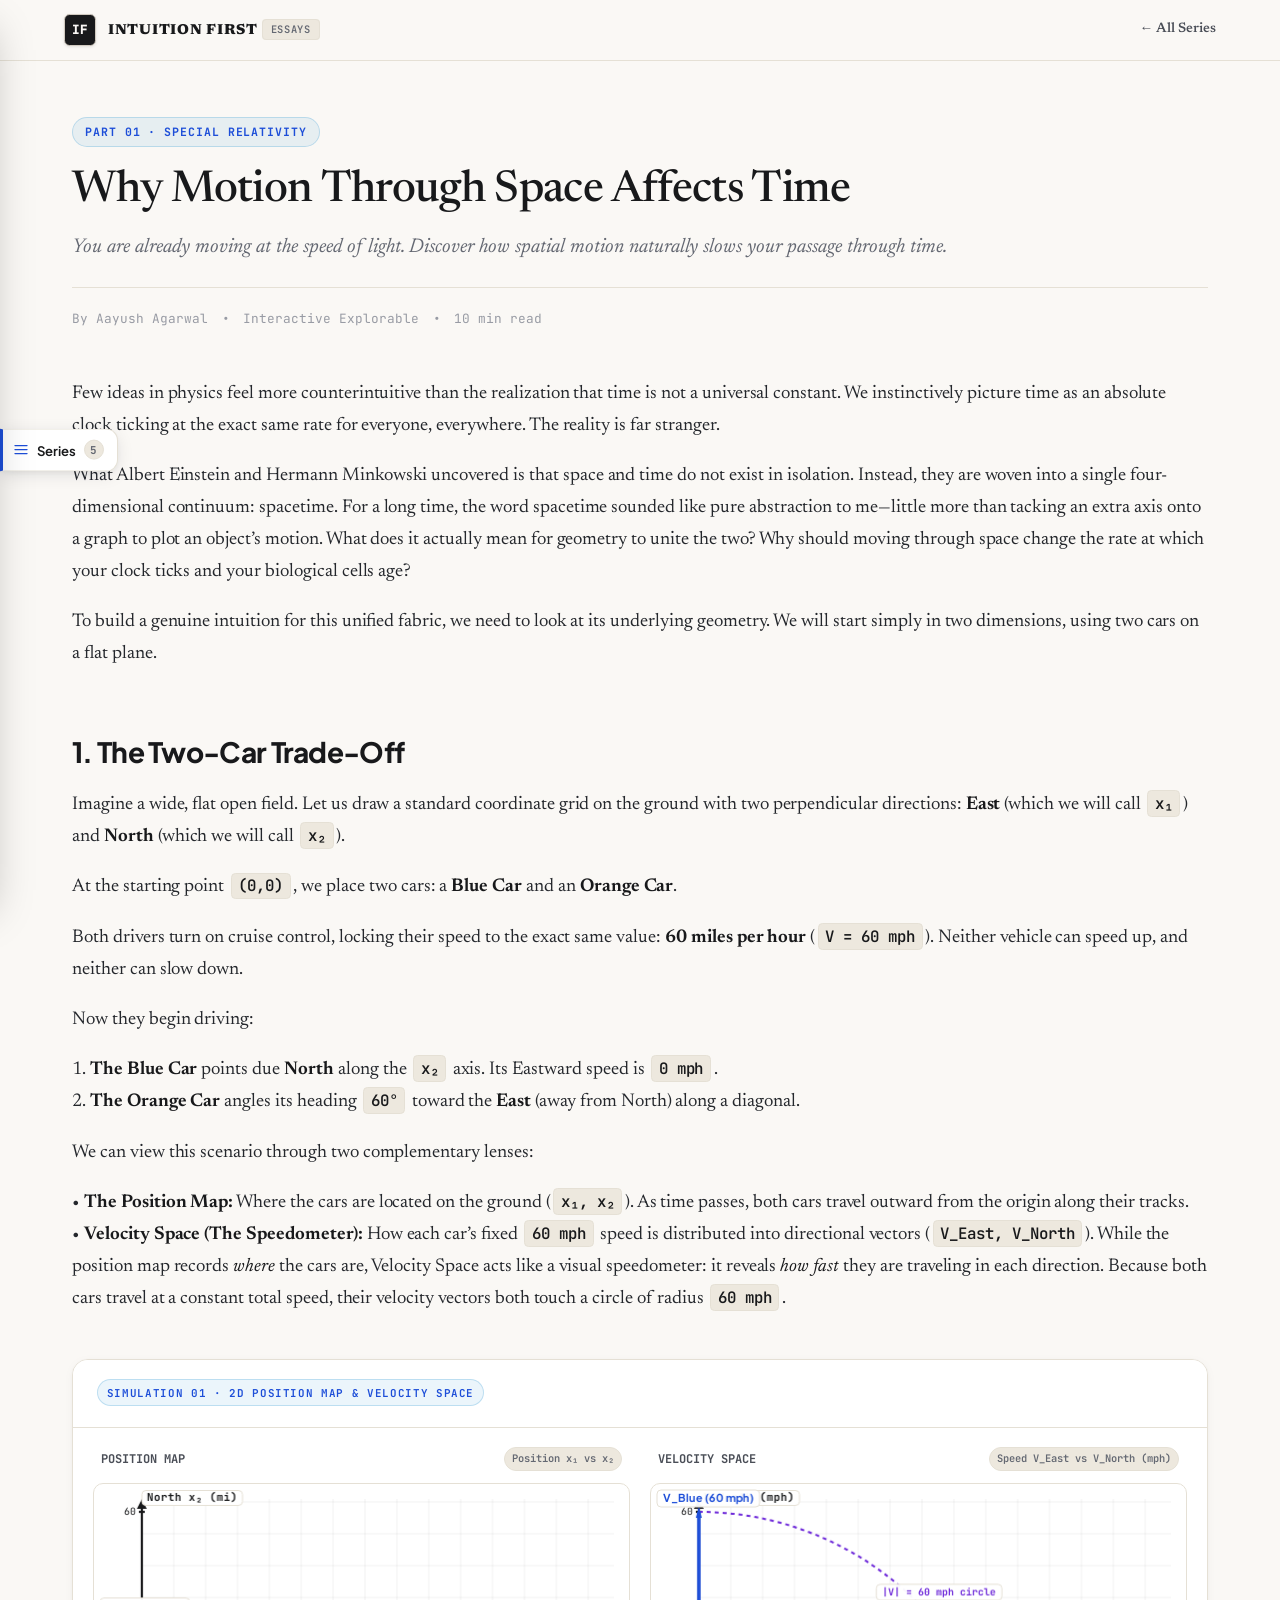
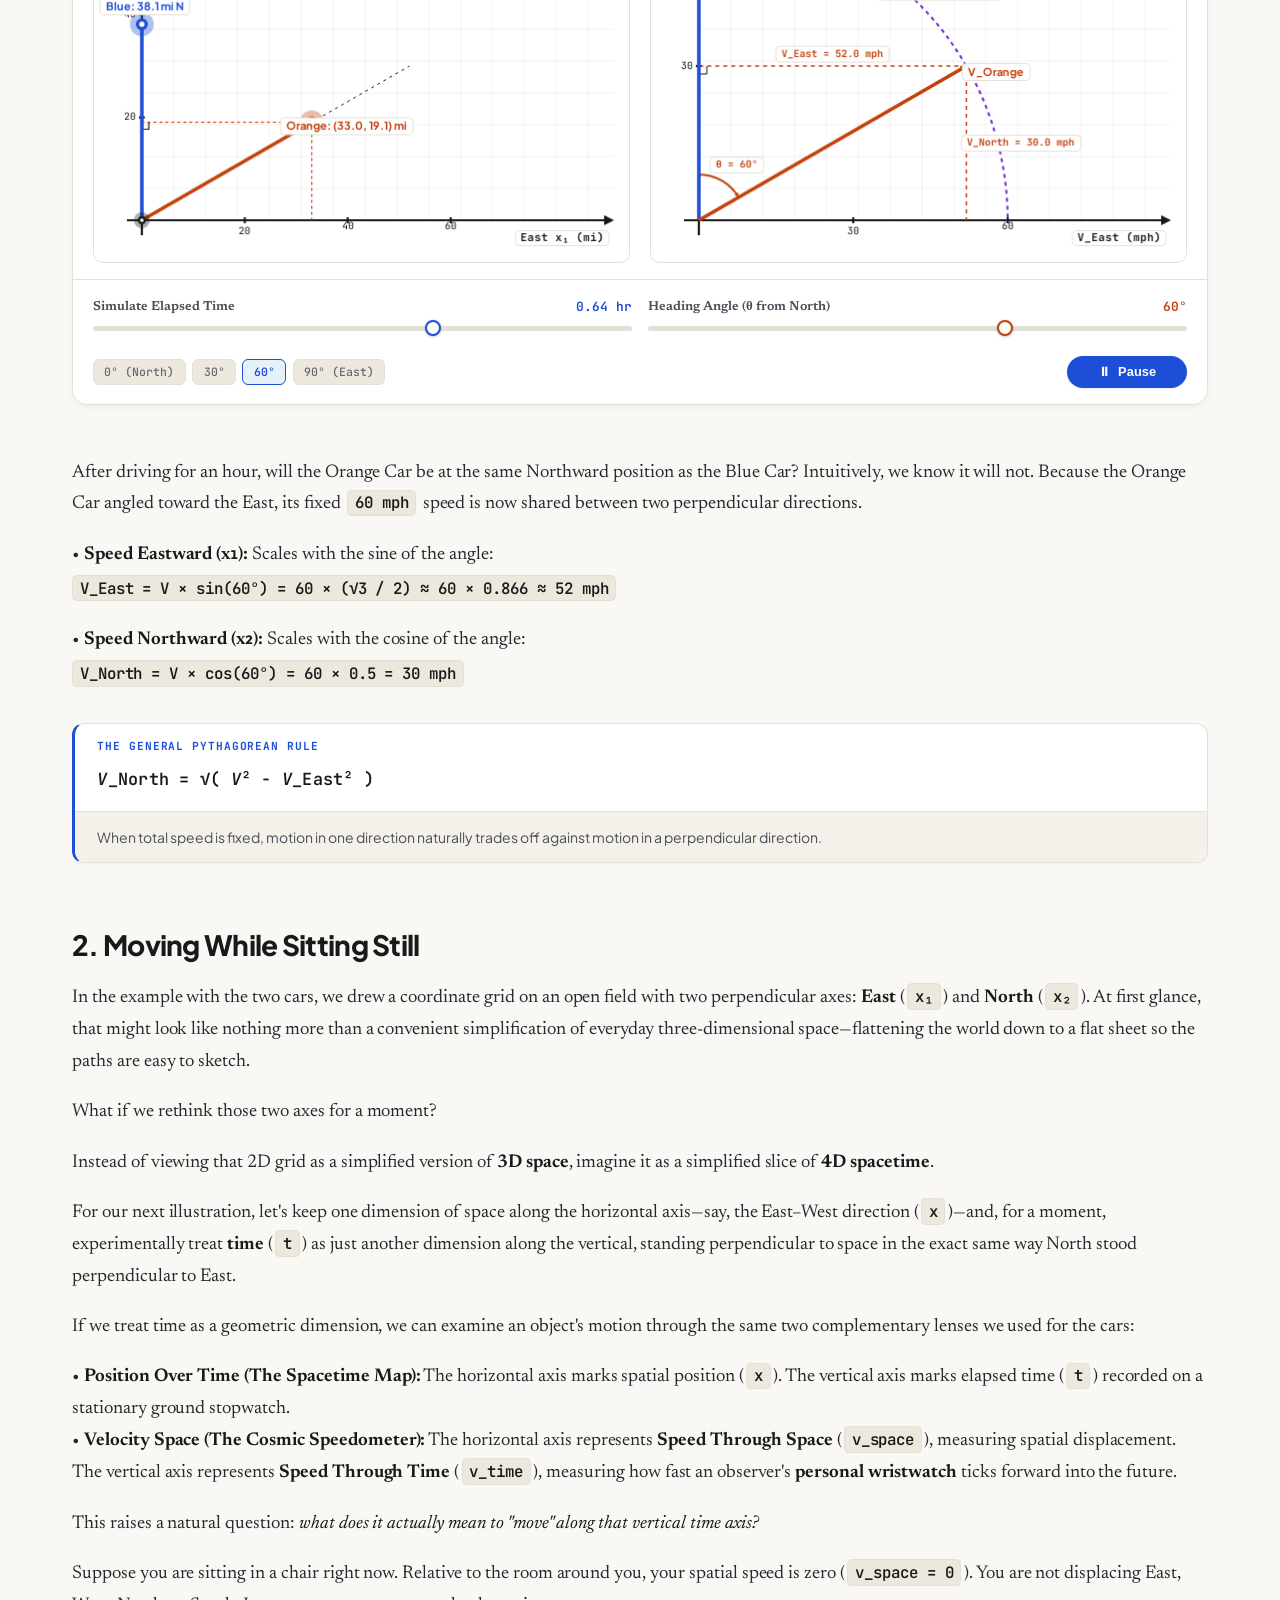
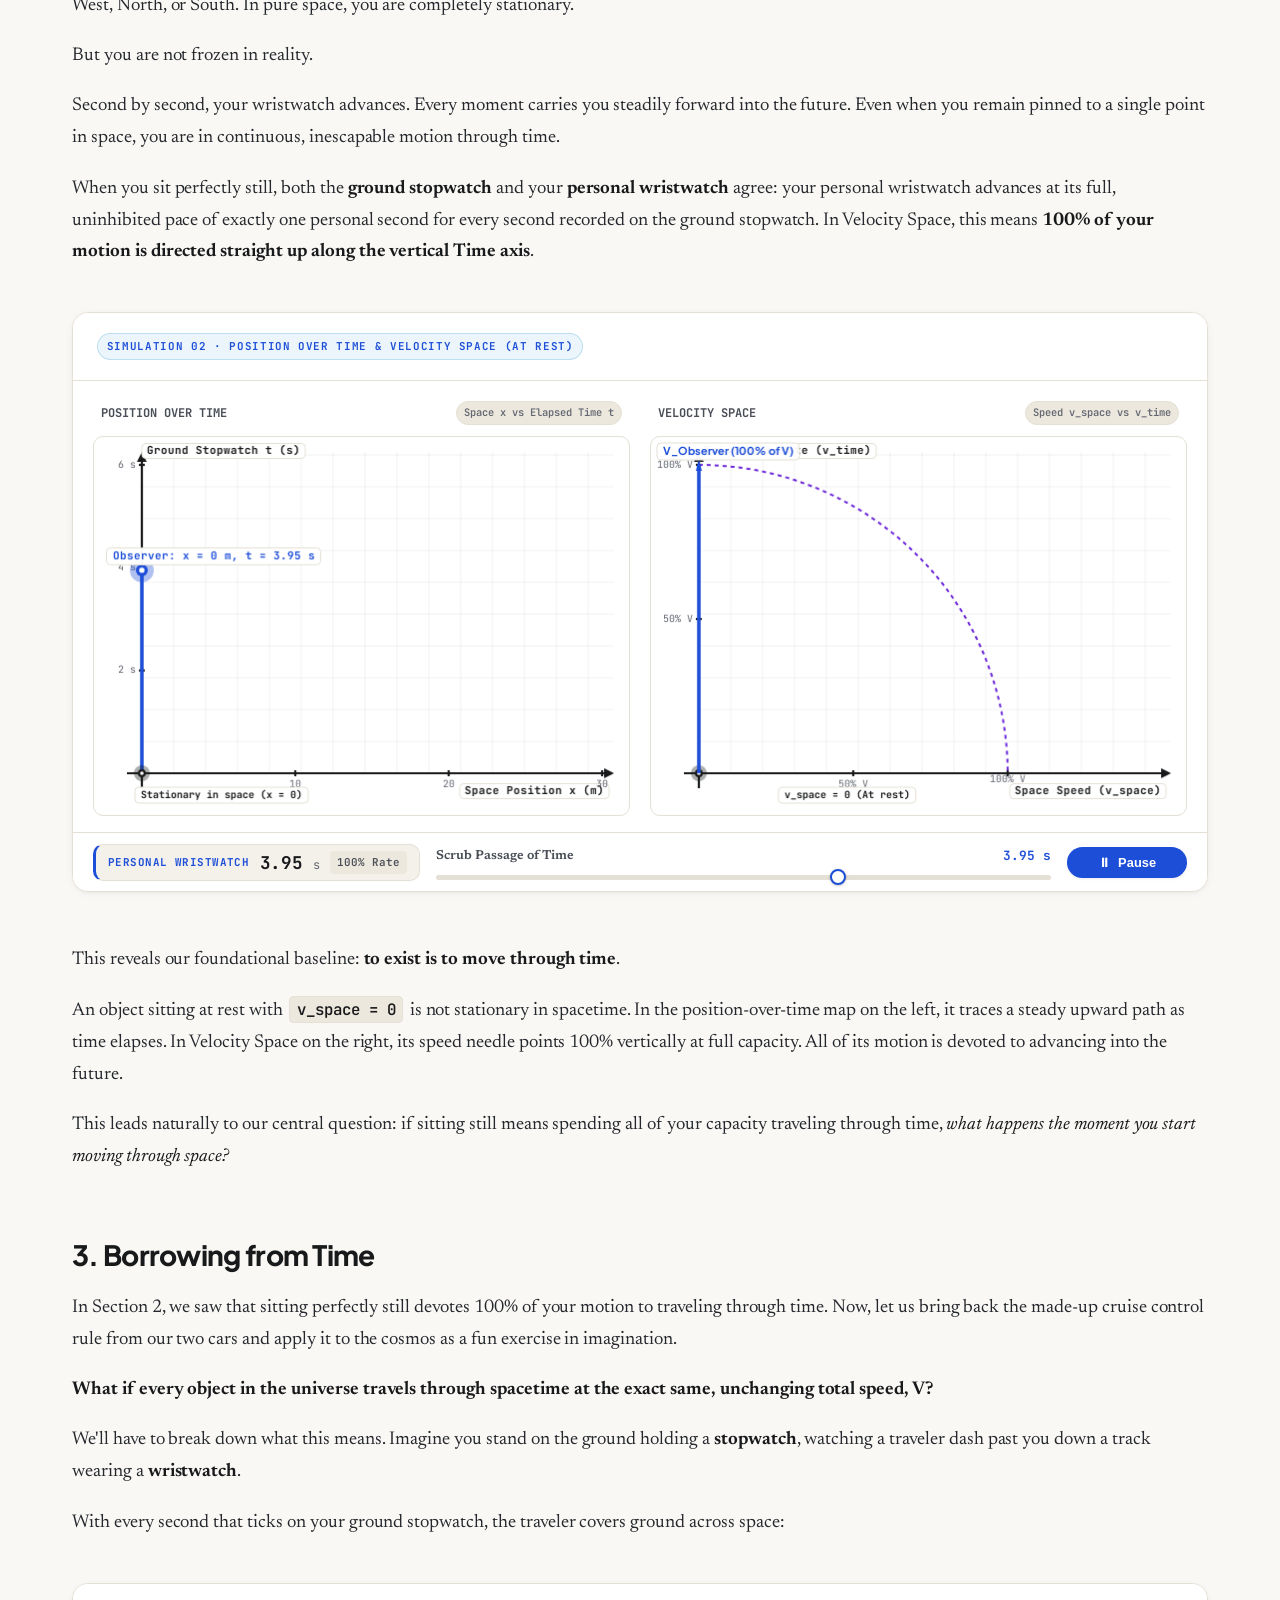
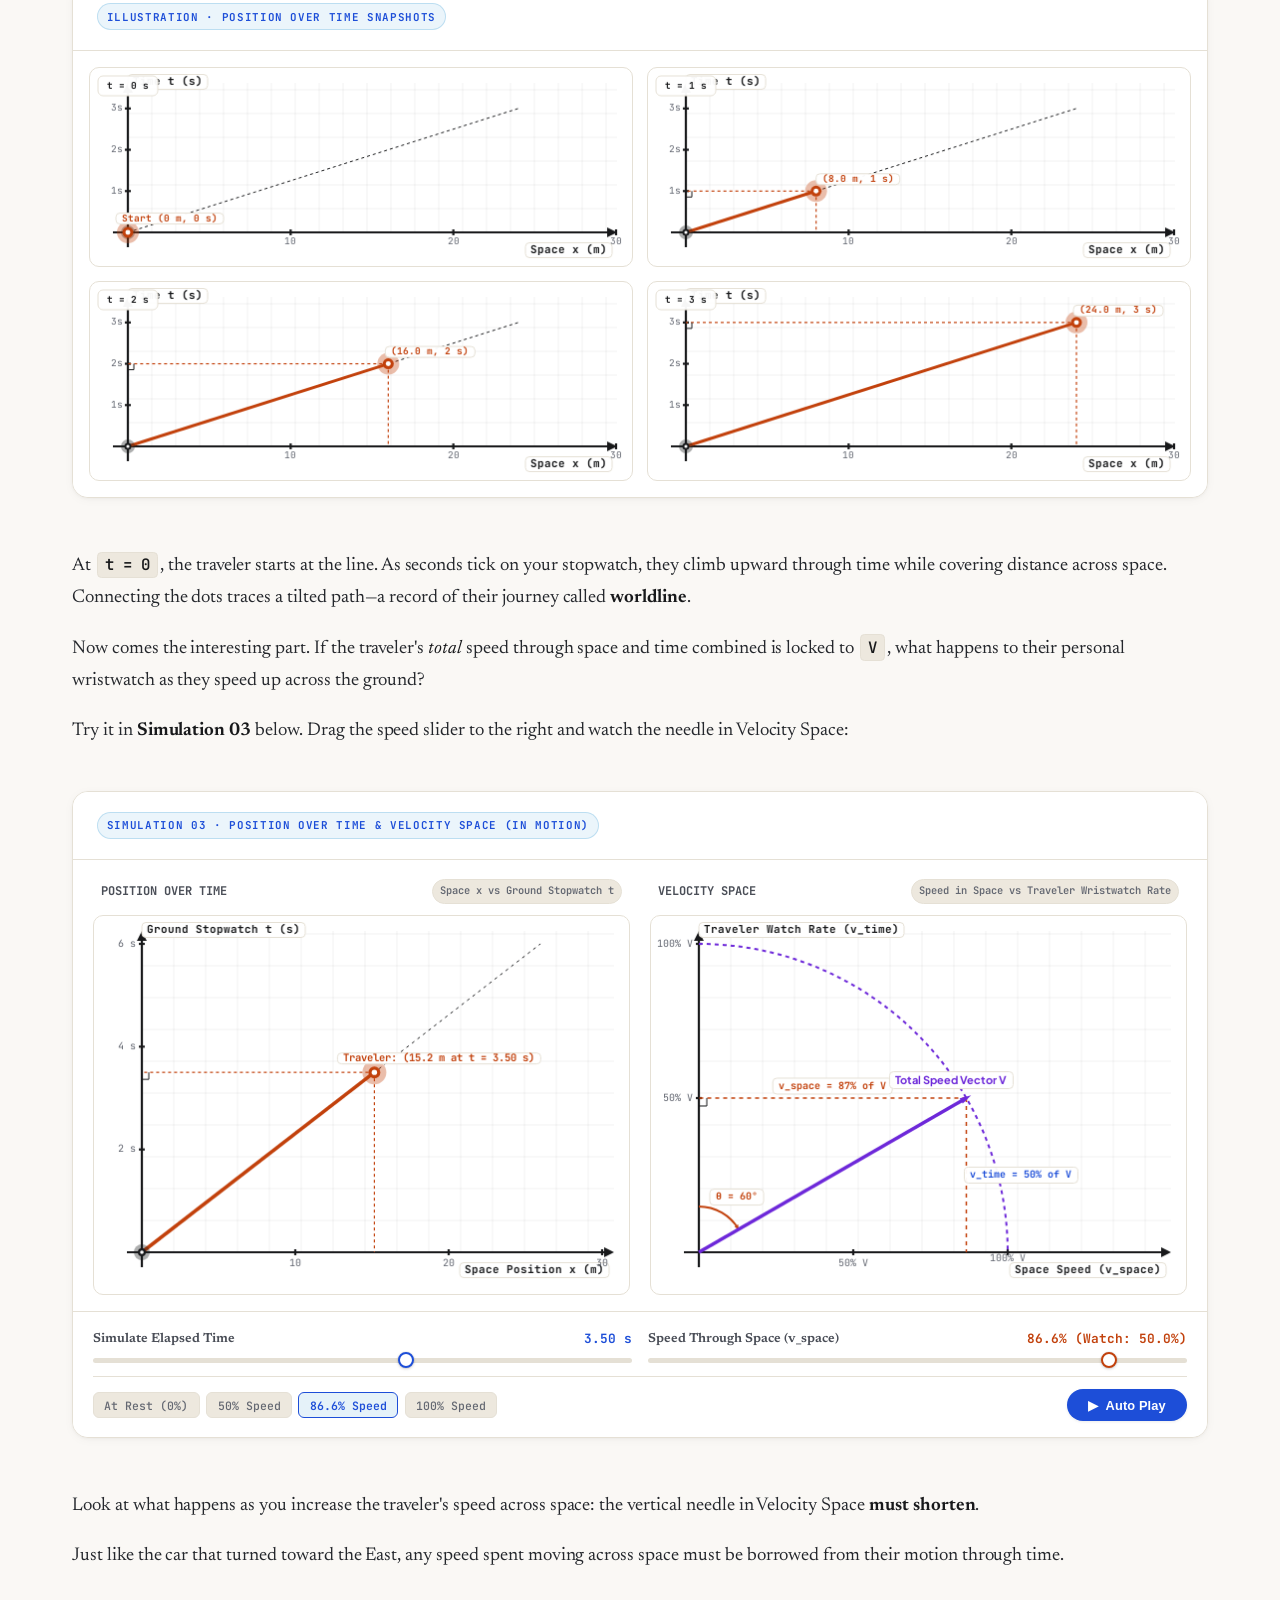
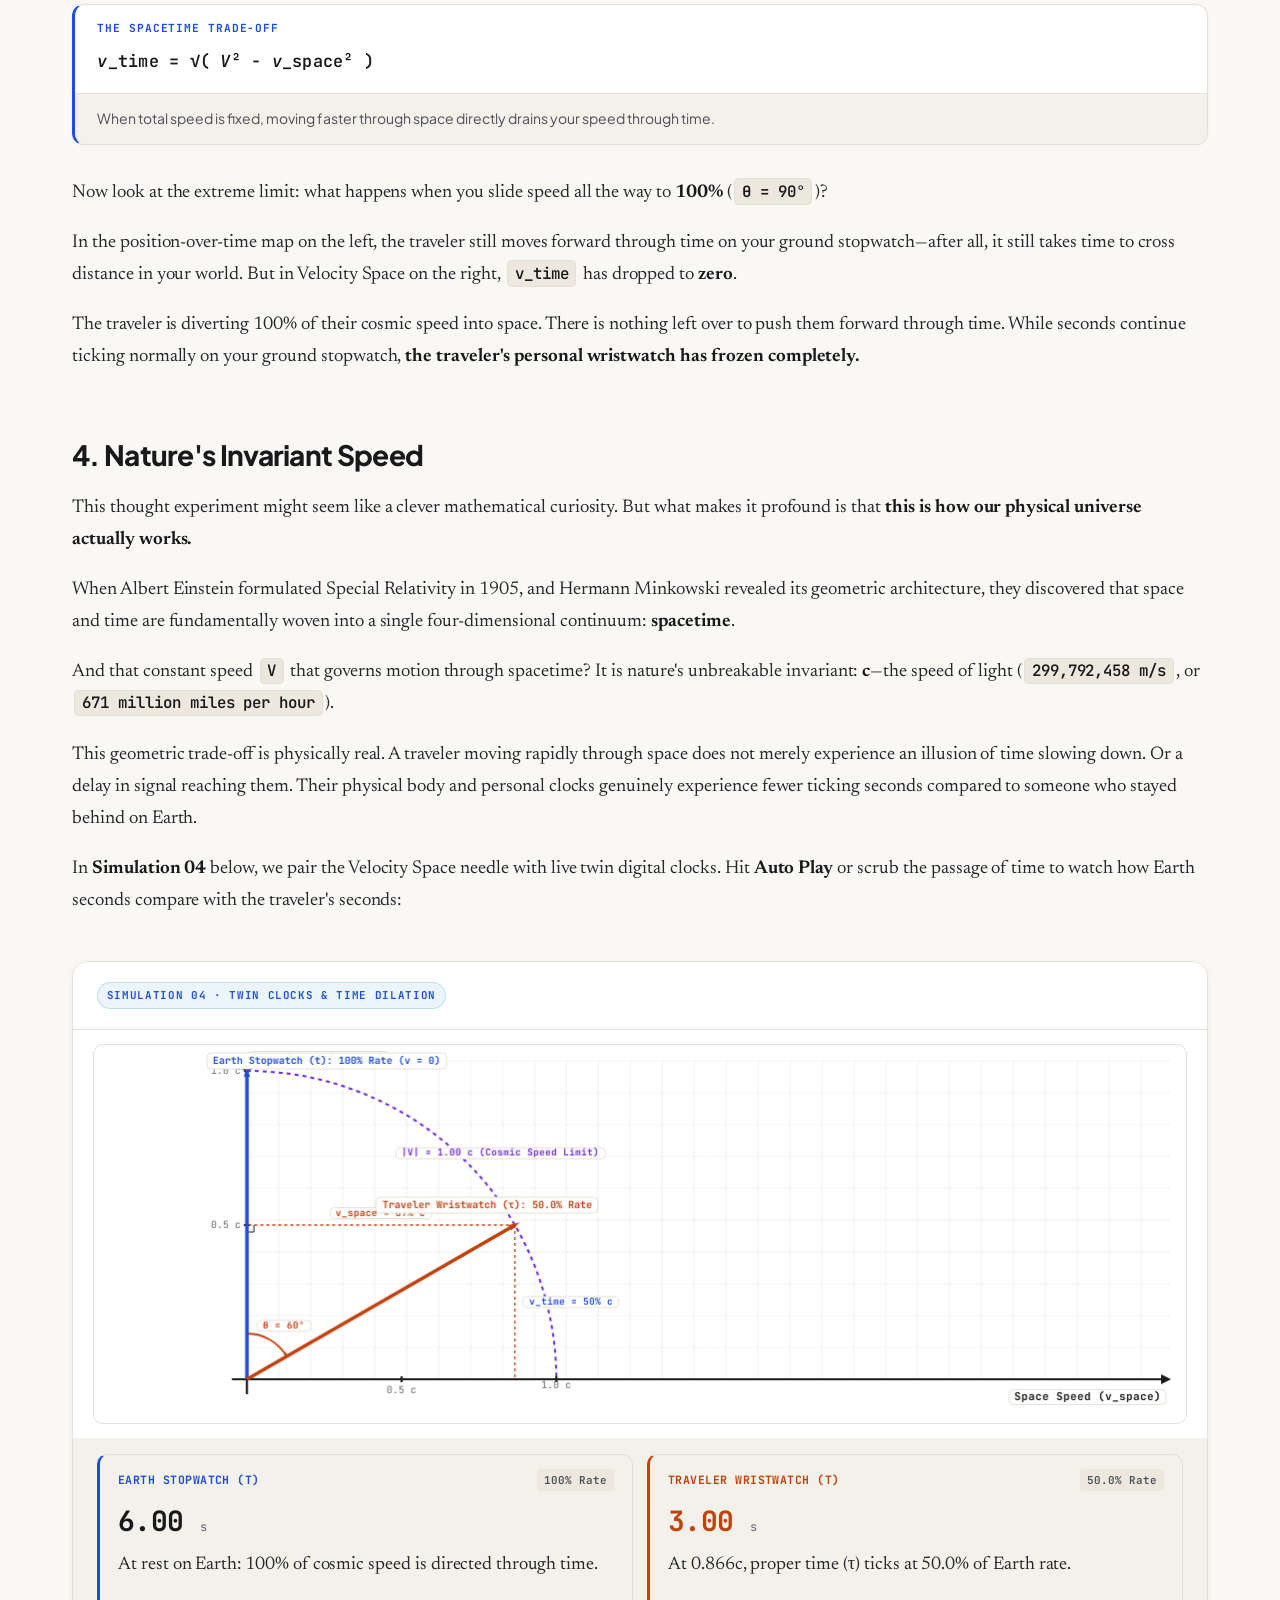
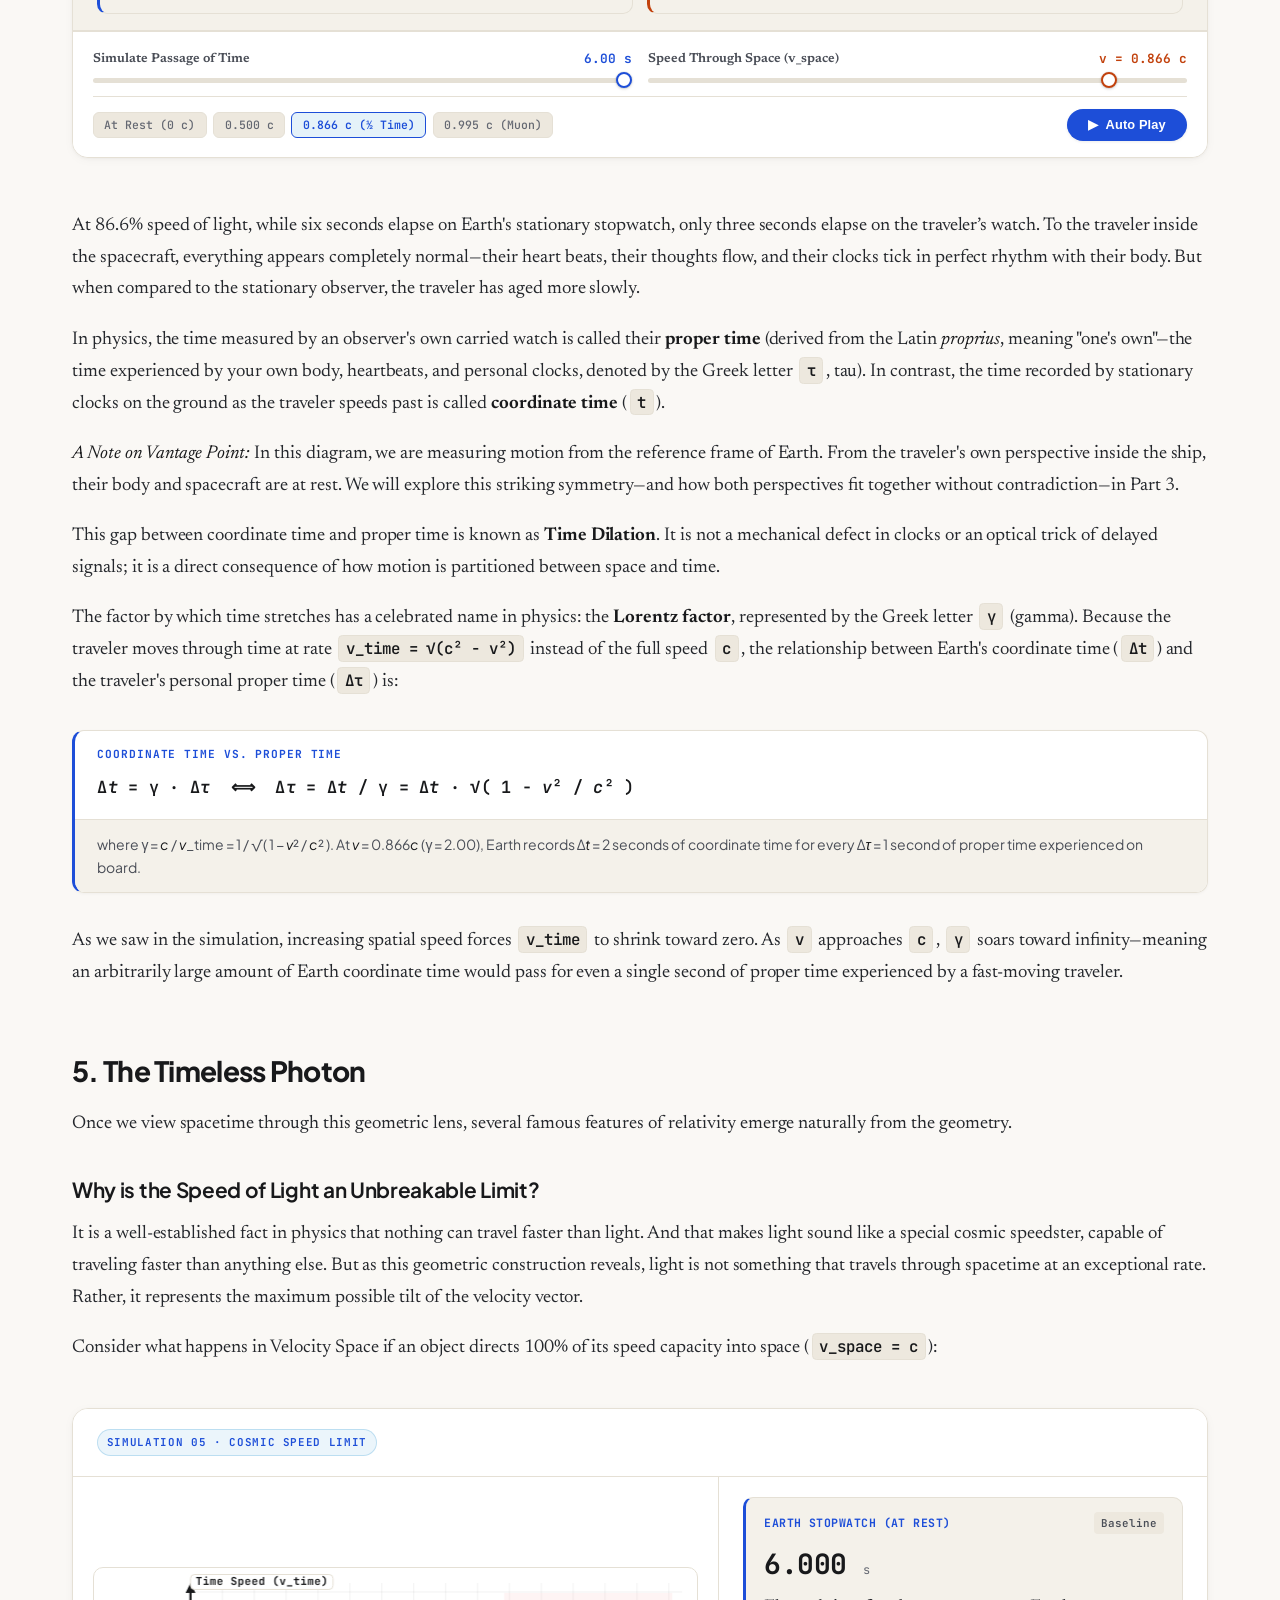
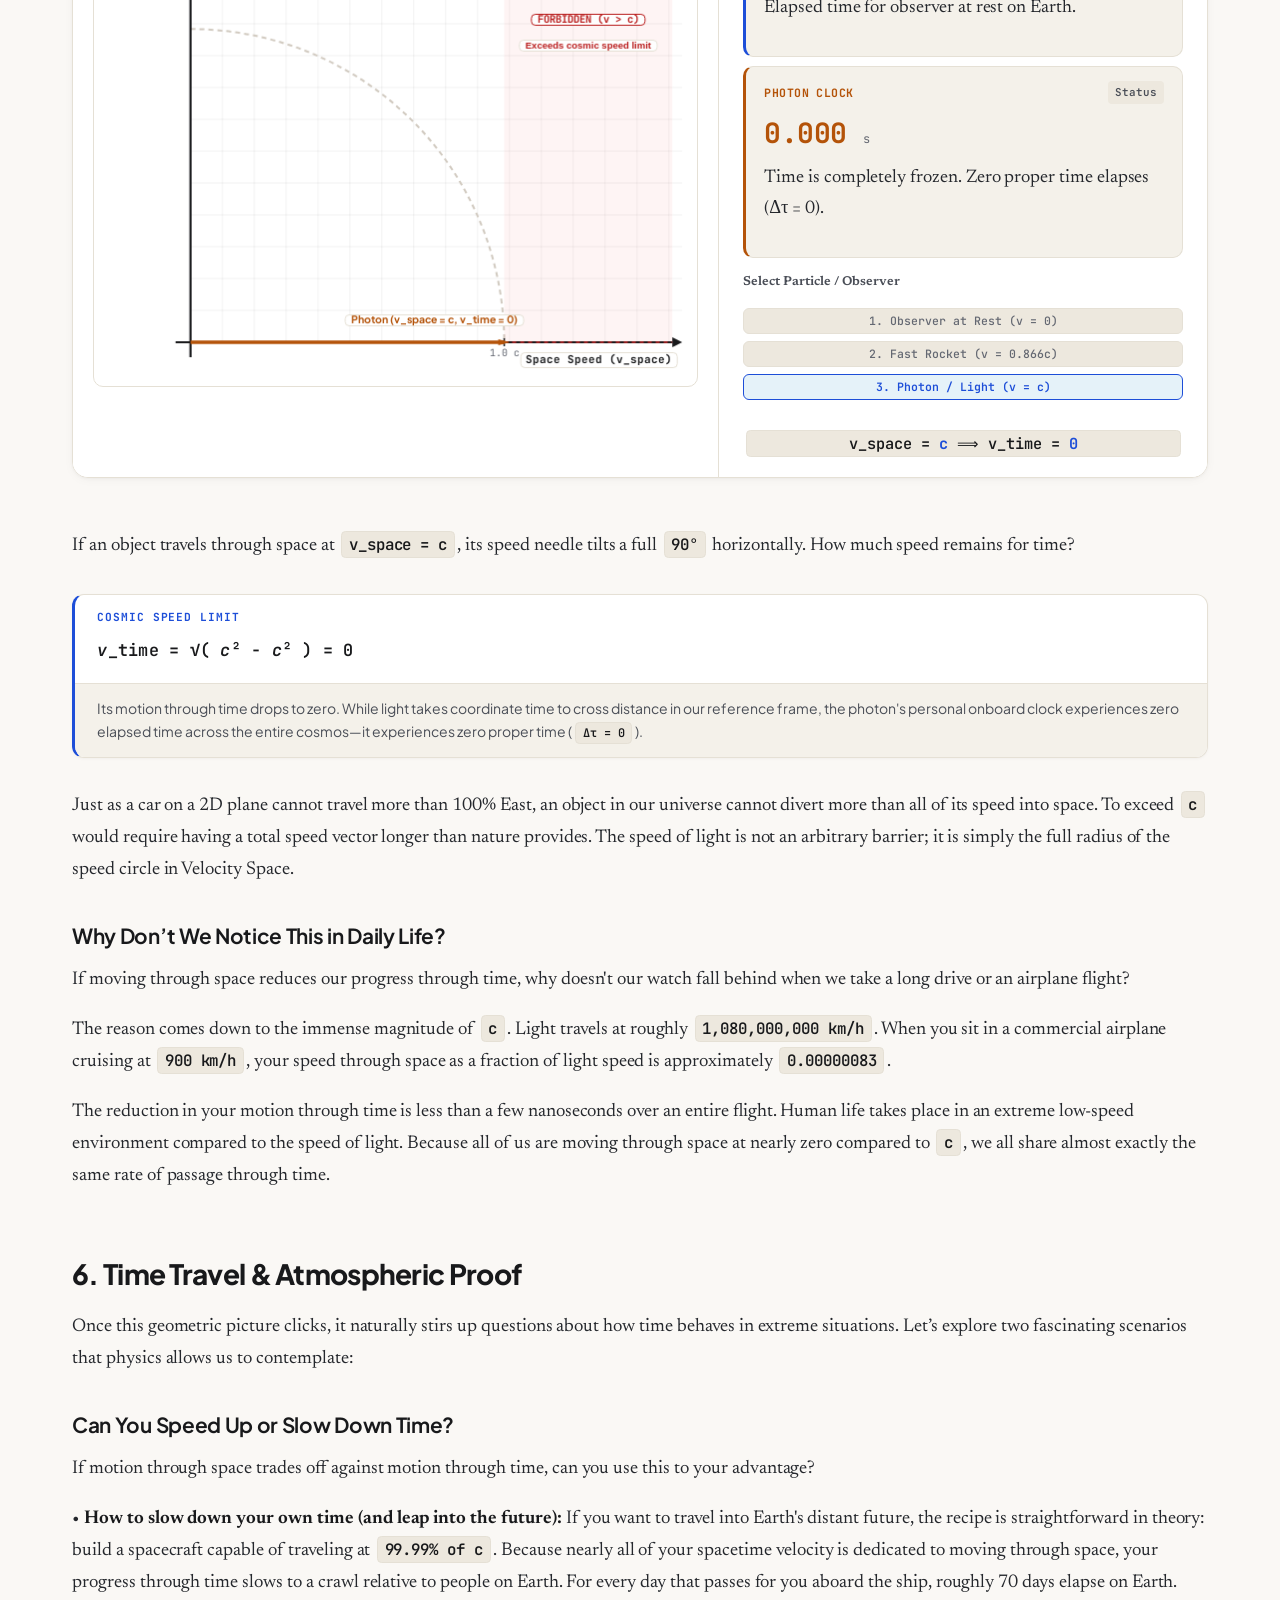
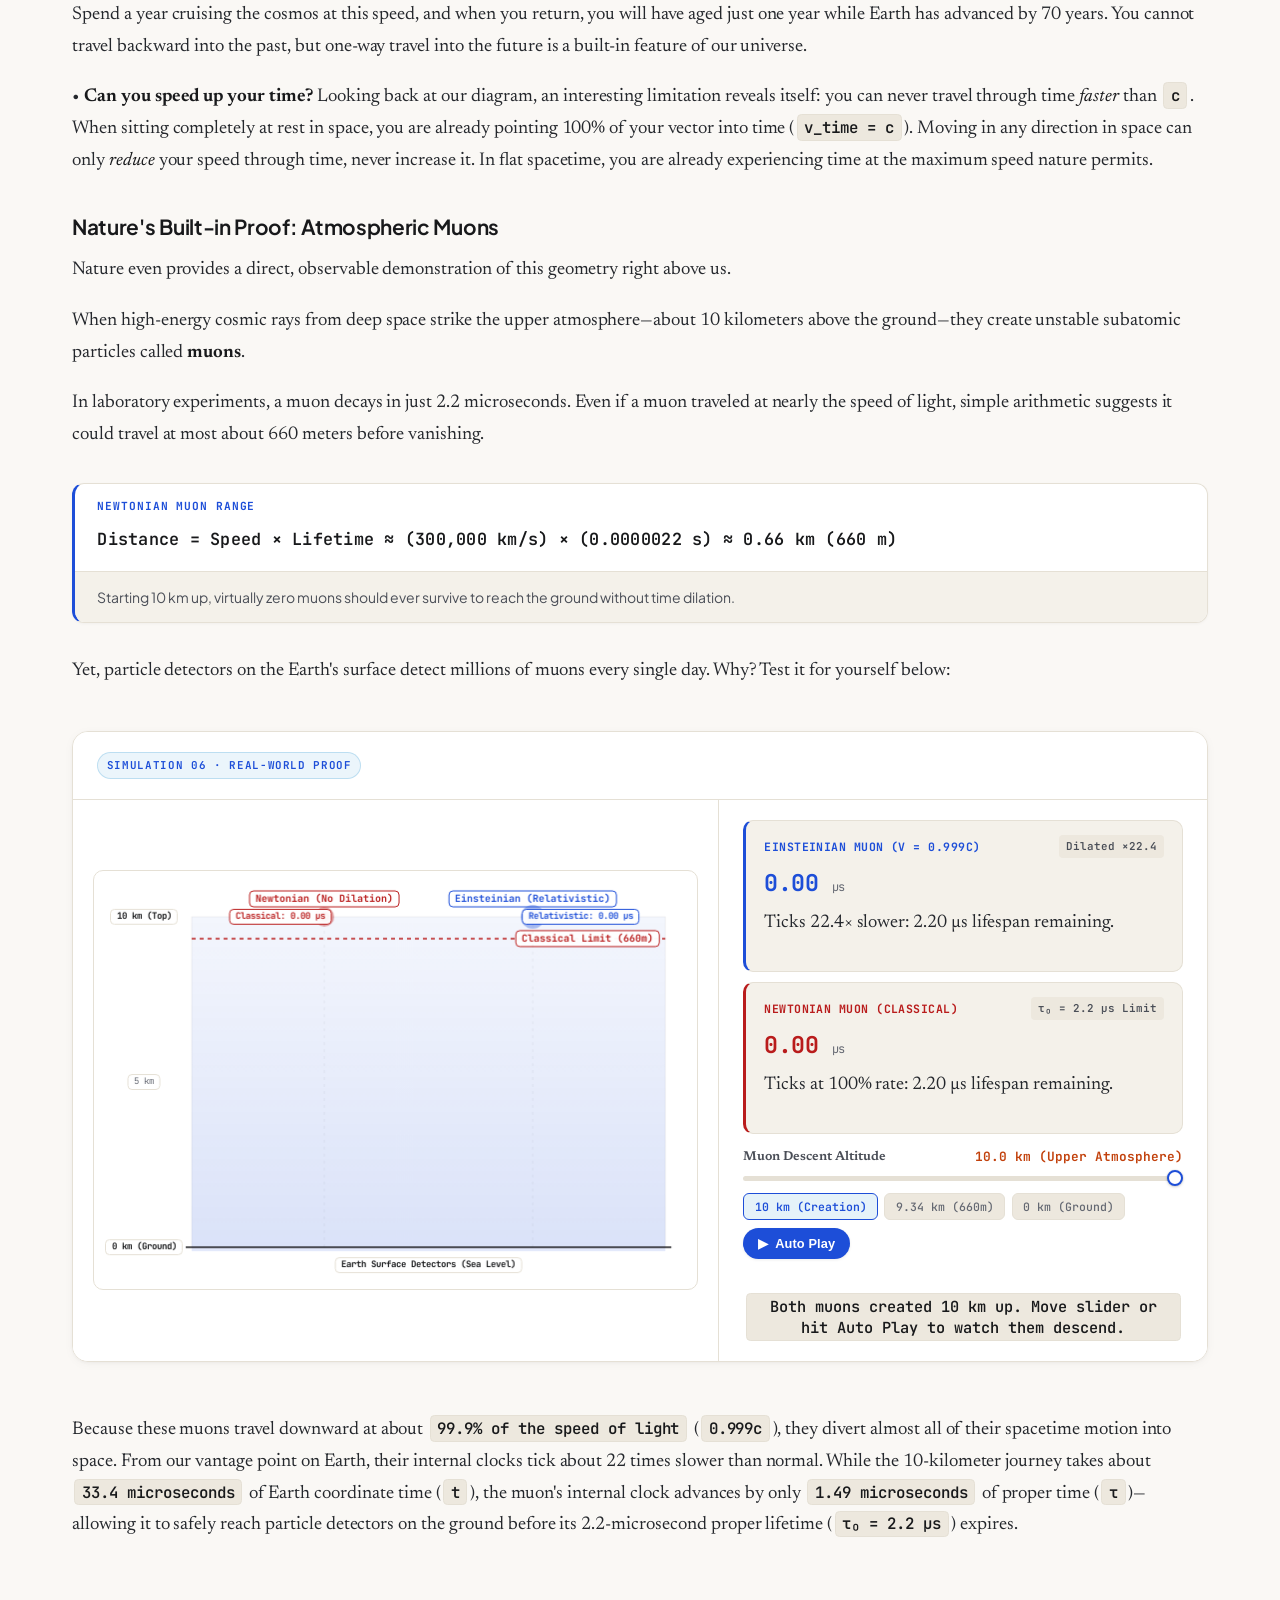
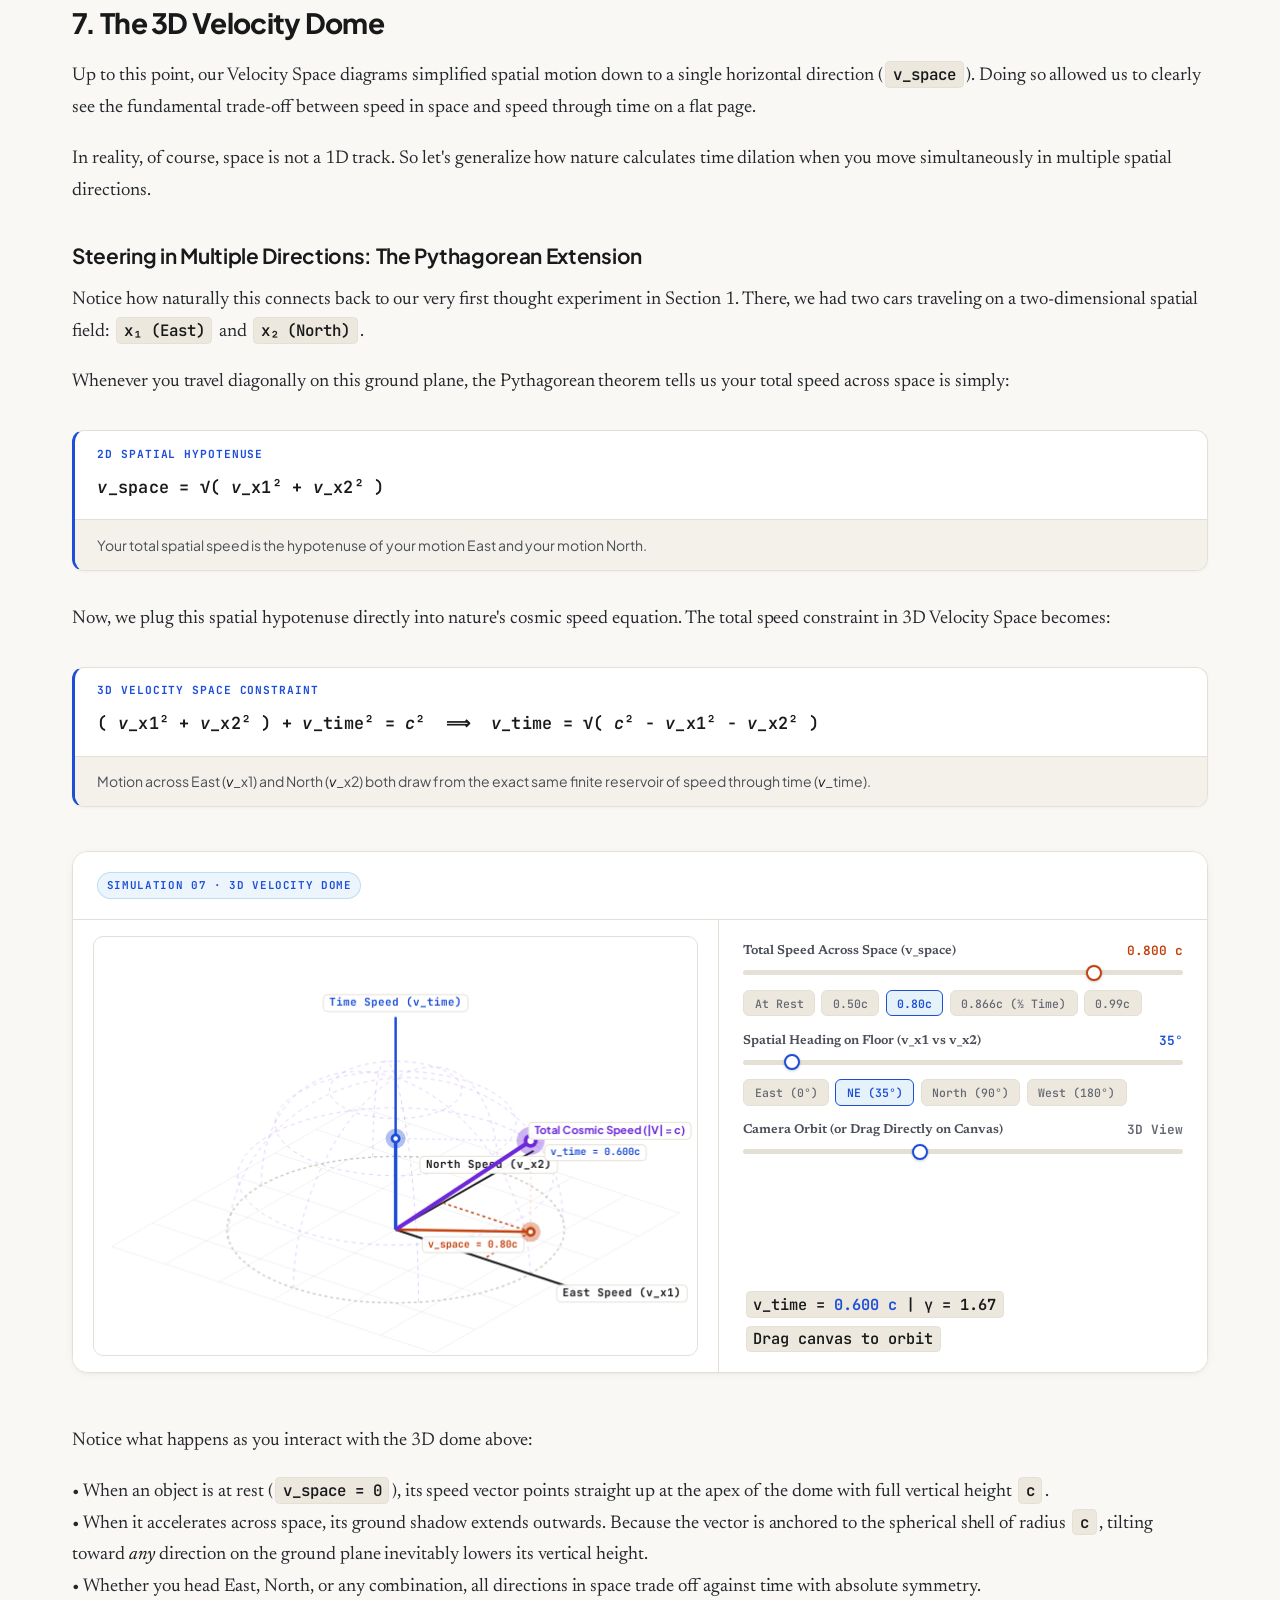
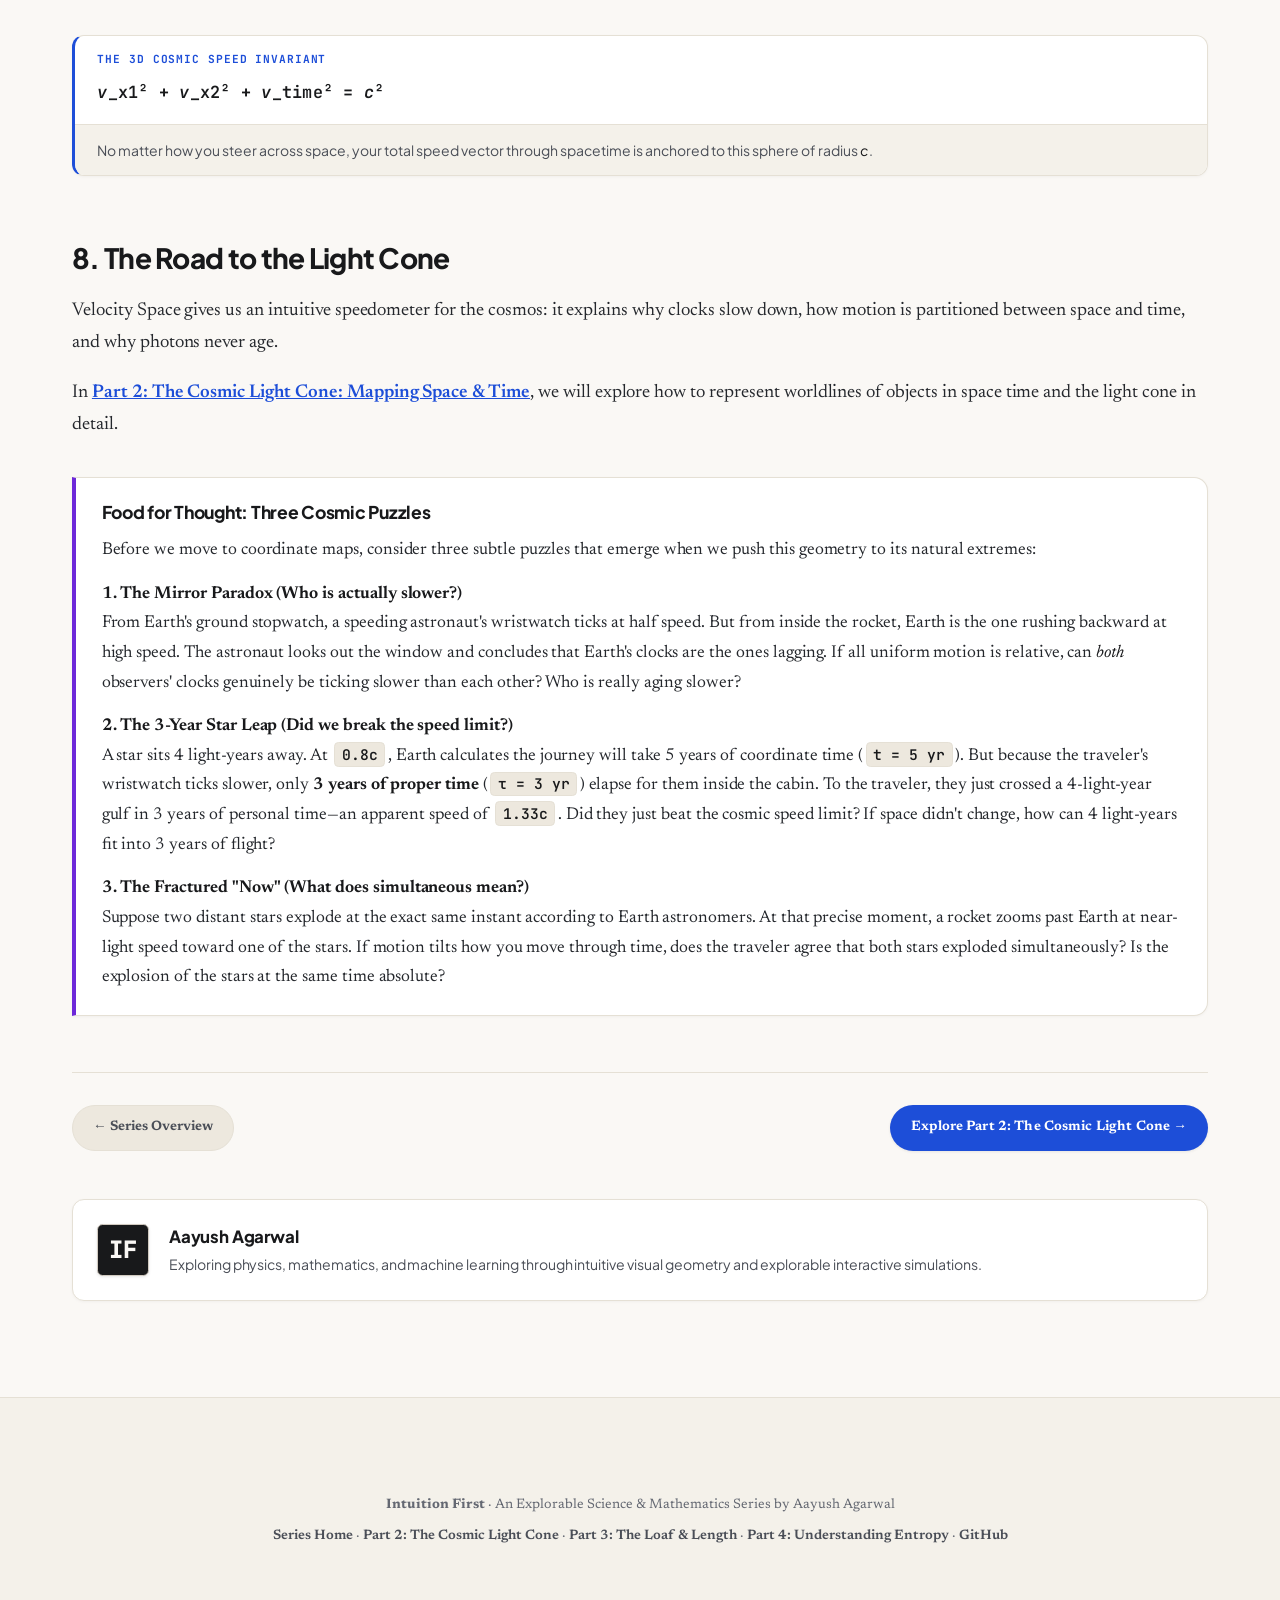
==== commit 5223ca76: "docs: introduce proper time (τ) and coordinate time (t) terminology across post content and UI" ====
--- a/posts/01-motion-and-time.html
+++ b/posts/01-motion-and-time.html
@@ -716,7 +716,7 @@
           >
             <div class="clock-card cyan" style="margin: 0">
               <div class="clock-meta">
-                <span class="clock-label">Earth Stopwatch (At Rest)</span>
+                <span class="clock-label">Earth Stopwatch (t)</span>
                 <span class="clock-badge">100% Rate</span>
               </div>
               <div class="clock-time clock-earth">6.00 <span>s</span></div>
@@ -726,7 +726,7 @@
             </div>
             <div class="clock-card amber" style="margin: 0">
               <div class="clock-meta">
-                <span class="clock-label">Traveler Wristwatch (Moving)</span>
+                <span class="clock-label">Traveler Wristwatch (τ)</span>
                 <span class="clock-badge clock-rocket-rate">50.0% Rate</span>
               </div>
               <div
@@ -736,7 +736,7 @@
                 3.00 <span>s</span>
               </div>
               <p class="clock-subtext clock-rocket-sub">
-                At 0.866c, wristwatch ticks at exactly half normal speed.
+                At 0.866c, proper time (τ) ticks at exactly half normal speed.
               </p>
             </div>
           </div>
@@ -820,12 +820,21 @@
         </div>
 
         <p>
-          At 86.6% speed of light, while six seconds elapse for an observer on
-          Earth, only three seconds elapse on the traveler’s watch. To the
+          At 86.6% speed of light, while six seconds elapse on Earth's stationary
+          stopwatch, only three seconds elapse on the traveler’s watch. To the
           traveler inside the spacecraft, everything appears completely
           normal—their heart beats, their thoughts flow, and their clocks tick
           in perfect rhythm with their body. But when compared to the stationary
           observer, the traveler has aged more slowly.
+        </p>
+        <p>
+          In physics, the time measured by an observer's own carried watch is
+          called their <strong>proper time</strong> (derived from the Latin
+          <em>proprius</em>, meaning "one's own"—the time experienced by your
+          own body, heartbeats, and personal clocks, denoted by the Greek letter
+          <span class="math-badge">τ</span>, tau). In contrast, the time recorded
+          by stationary clocks on the ground as the traveler speeds past is
+          called <strong>coordinate time</strong> (<span class="math-badge">t</span>).
         </p>
         <p>
           <em>A Note on Vantage Point:</em> In this diagram, we are measuring
@@ -835,10 +844,10 @@
           together without contradiction—in Part 3.
         </p>
         <p>
-          This effect is known as <strong>Time Dilation</strong>. It is not a
-          mechanical defect in clocks or an optical trick of delayed signals; it
-          is a direct consequence of how motion is distributed between space and
-          time.
+          This gap between coordinate time and proper time is known as
+          <strong>Time Dilation</strong>. It is not a mechanical defect in clocks
+          or an optical trick of delayed signals; it is a direct consequence of how
+          motion is partitioned between space and time.
         </p>
         <p>
           The factor by which time stretches has a celebrated name in physics:
@@ -846,30 +855,28 @@
           <span class="math-badge">γ</span> (gamma). Because the traveler moves
           through time at rate
           <span class="math-badge">v_time = √(c² - v²)</span> instead of the
-          full speed <span class="math-badge">c</span>, the ratio between
-          Earth’s time and the traveler’s time is:
+          full speed <span class="math-badge">c</span>, the relationship between
+          Earth's coordinate time (<span class="math-badge">Δt</span>) and the
+          traveler's personal proper time (<span class="math-badge">Δτ</span>) is:
         </p>
         <div class="formula-card">
           <div class="formula-card-header">
-            <span class="formula-tag">The Lorentz Factor (Gamma)</span>
+            <span class="formula-tag">Coordinate Time vs. Proper Time</span>
           </div>
           <div class="formula-body">
-            γ = <em>c</em> / <em>v</em>_time = 1 / √( 1 − <em>v</em>² /
-            <em>c</em>² )
+            Δ<em>t</em> = γ · Δ<em>τ</em> &nbsp;⟺&nbsp; Δ<em>τ</em> = Δ<em>t</em> / γ = Δ<em>t</em> · √( 1 − <em>v</em>² / <em>c</em>² )
           </div>
           <div class="formula-note">
-            At <em>v</em> = 0.866<em>c</em>, <em>v</em>_time = 0.50<em>c</em>,
-            which yields γ = 2.00: Earth records exactly 2 seconds for every 1
-            second experienced on board.
+            where γ = <em>c</em> / <em>v</em>_time = 1 / √( 1 − <em>v</em>² / <em>c</em>² ). At <em>v</em> = 0.866<em>c</em> (γ = 2.00), Earth records Δ<em>t</em> = 2 seconds of coordinate time for every Δ<em>τ</em> = 1 second of proper time experienced on board.
           </div>
         </div>
         <p>
           As we saw in the simulation, increasing spatial speed forces
-          <span class="math-badge">v_time</span> to shrink toward zero. In this
-          ratio, as <span class="math-badge">v_time</span> approaches zero,
+          <span class="math-badge">v_time</span> to shrink toward zero. As
+          <span class="math-badge">v</span> approaches <span class="math-badge">c</span>,
           <span class="math-badge">γ</span> soars toward infinity—meaning an
-          infinite amount of Earth time would pass for even a single second
-          experienced at the speed of light.
+          arbitrarily large amount of Earth coordinate time would pass for even a
+          single second of proper time experienced by a fast-moving traveler.
         </p>
 
         <!-- SECTION 5 -->
@@ -996,7 +1003,7 @@
             Its motion through time drops to zero. While light takes coordinate
             time to cross distance in our reference frame, the photon's personal
             onboard clock experiences zero elapsed time across the entire
-            cosmos.
+            cosmos—it experiences zero proper time (<span class="math-badge">Δτ = 0</span>).
           </div>
         </div>
         <p>
@@ -1225,11 +1232,13 @@
           >), they divert almost all of their spacetime motion into space. From
           our vantage point on Earth, their internal clocks tick about 22 times
           slower than normal. While the 10-kilometer journey takes about
-          <span class="math-badge">33.4 microseconds</span> of Earth time, the
-          muon's internal clock advances by only
-          <span class="math-badge">1.49 microseconds</span>—allowing it to
-          safely reach particle detectors on the ground before its
-          2.2-microsecond lifespan expires.
+          <span class="math-badge">33.4 microseconds</span> of Earth coordinate
+          time (<span class="math-badge">t</span>), the muon's internal clock advances by only
+          <span class="math-badge">1.49 microseconds</span> of proper time (<span
+            class="math-badge"
+            >τ</span
+          >)—allowing it to safely reach particle detectors on the ground before its
+          2.2-microsecond proper lifetime (<span class="math-badge">τ₀ = 2.2 µs</span>) expires.
         </p>
 
         <!-- SECTION 7 -->
@@ -1490,8 +1499,10 @@
             ><br />
             A star sits 4 light-years away. At
             <span class="math-badge">0.8c</span>, Earth calculates the journey
-            will take 5 years. But because the traveler's wristwatch ticks
-            slower, only <strong>3 years</strong> elapse for them inside the
+            will take 5 years of coordinate time (<span class="math-badge">t = 5 yr</span>).
+            But because the traveler's wristwatch ticks
+            slower, only <strong>3 years of proper time</strong> (<span class="math-badge">τ = 3 yr</span>)
+            elapse for them inside the
             cabin. To the traveler, they just crossed a 4-light-year gulf in 3
             years of personal time—an apparent speed of
             <span class="math-badge">1.33c</span>. Did they just beat the cosmic
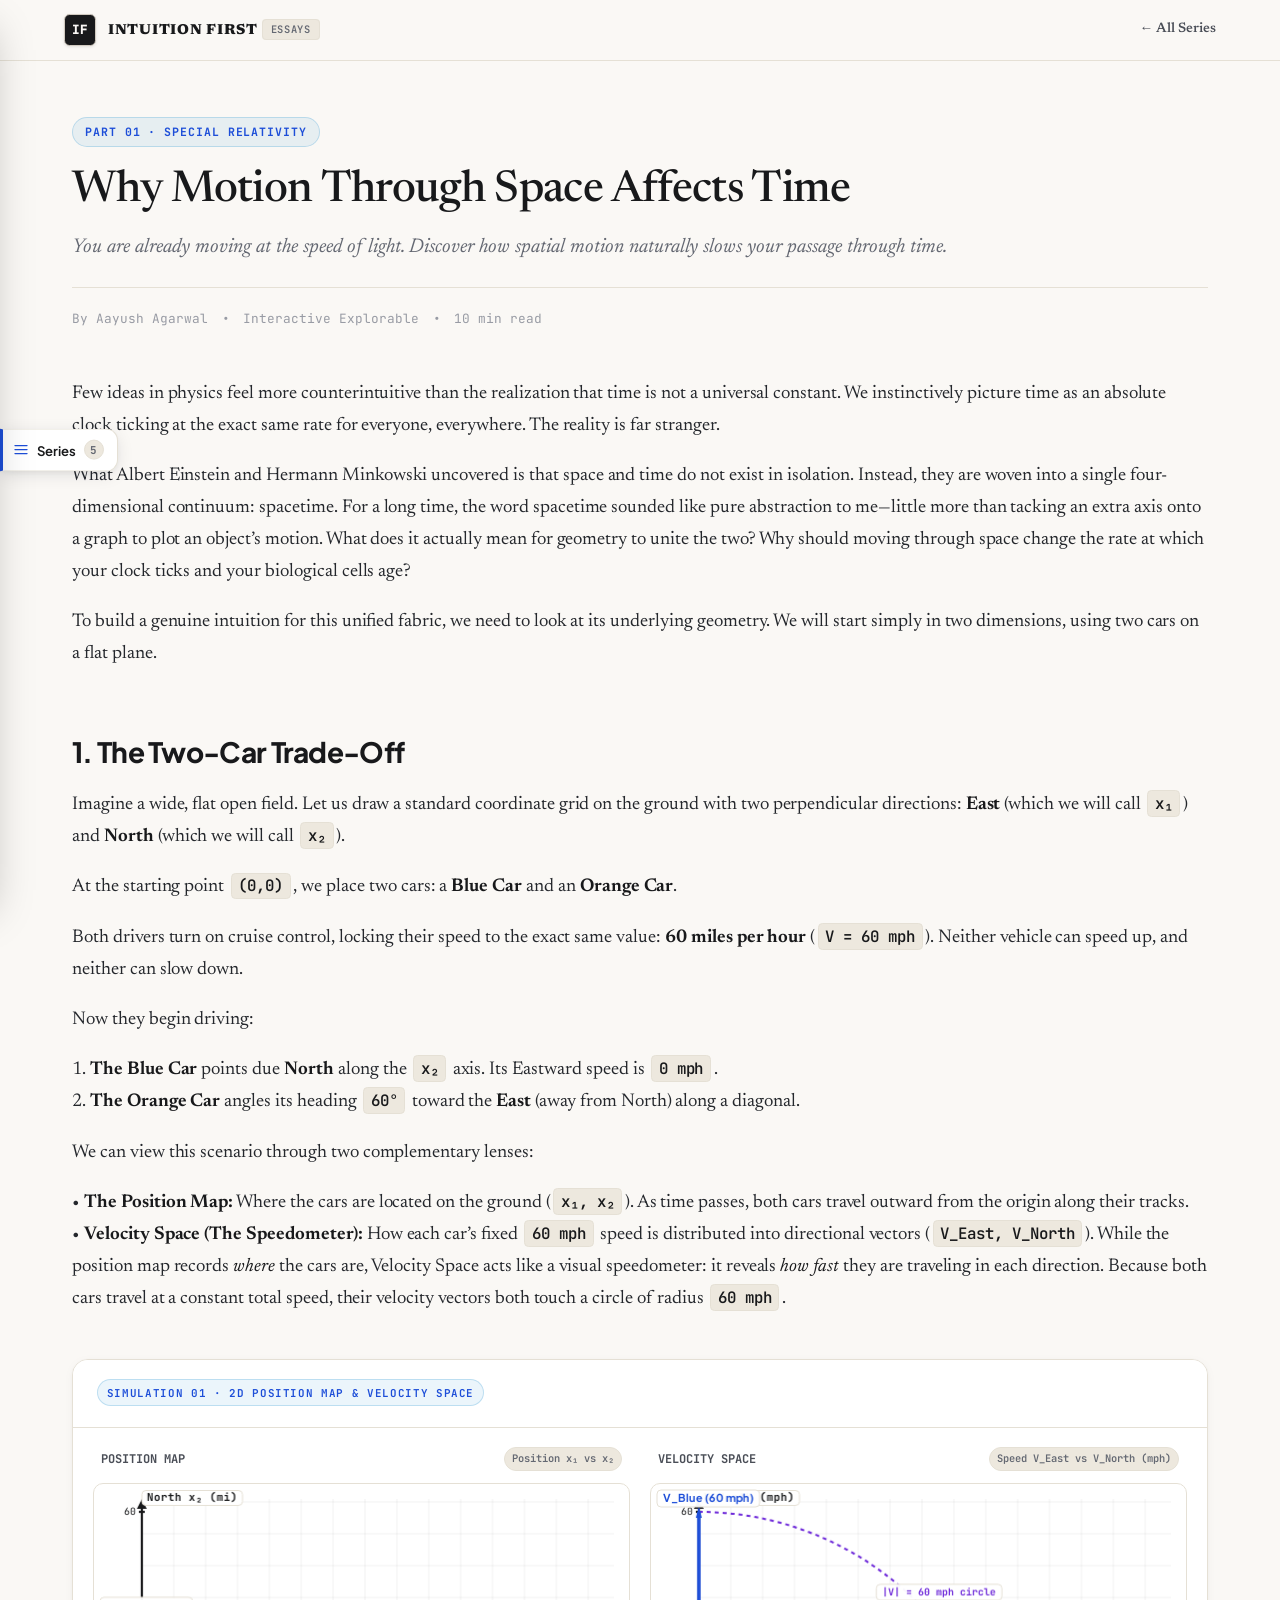
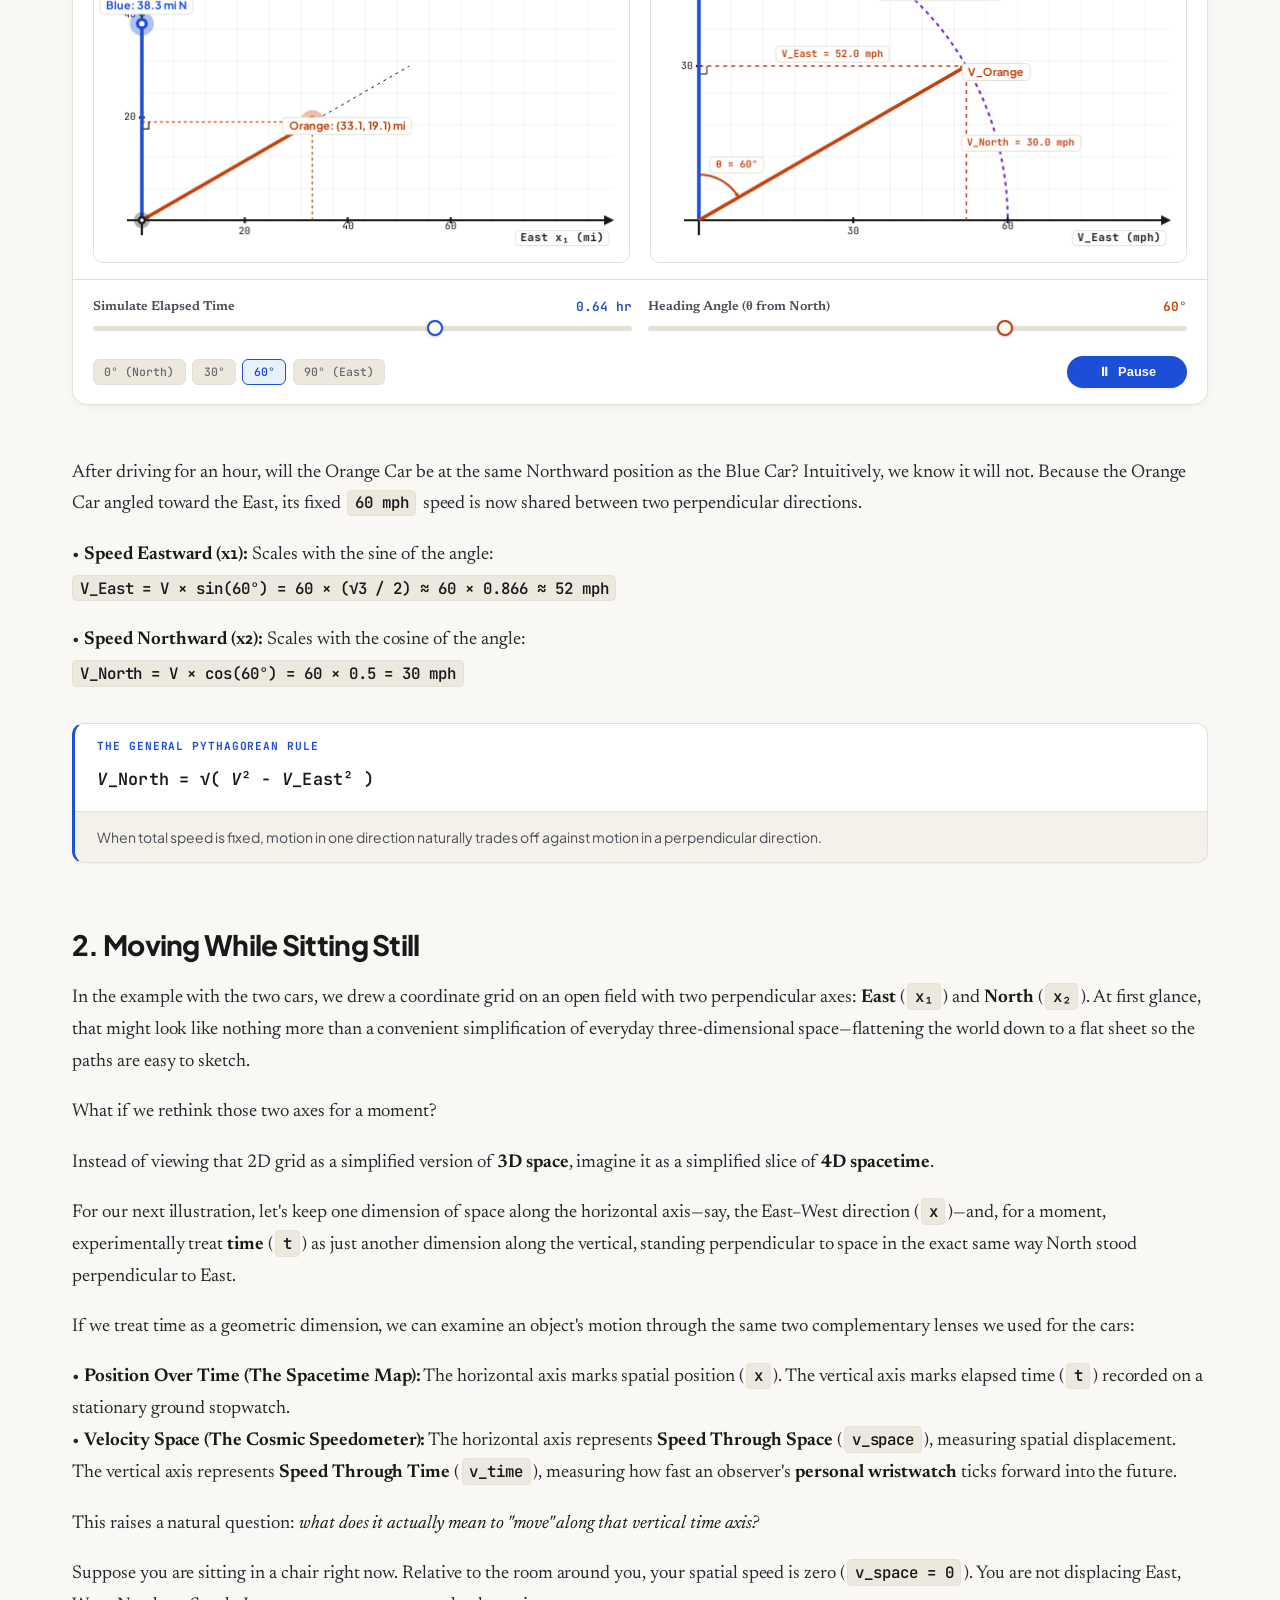
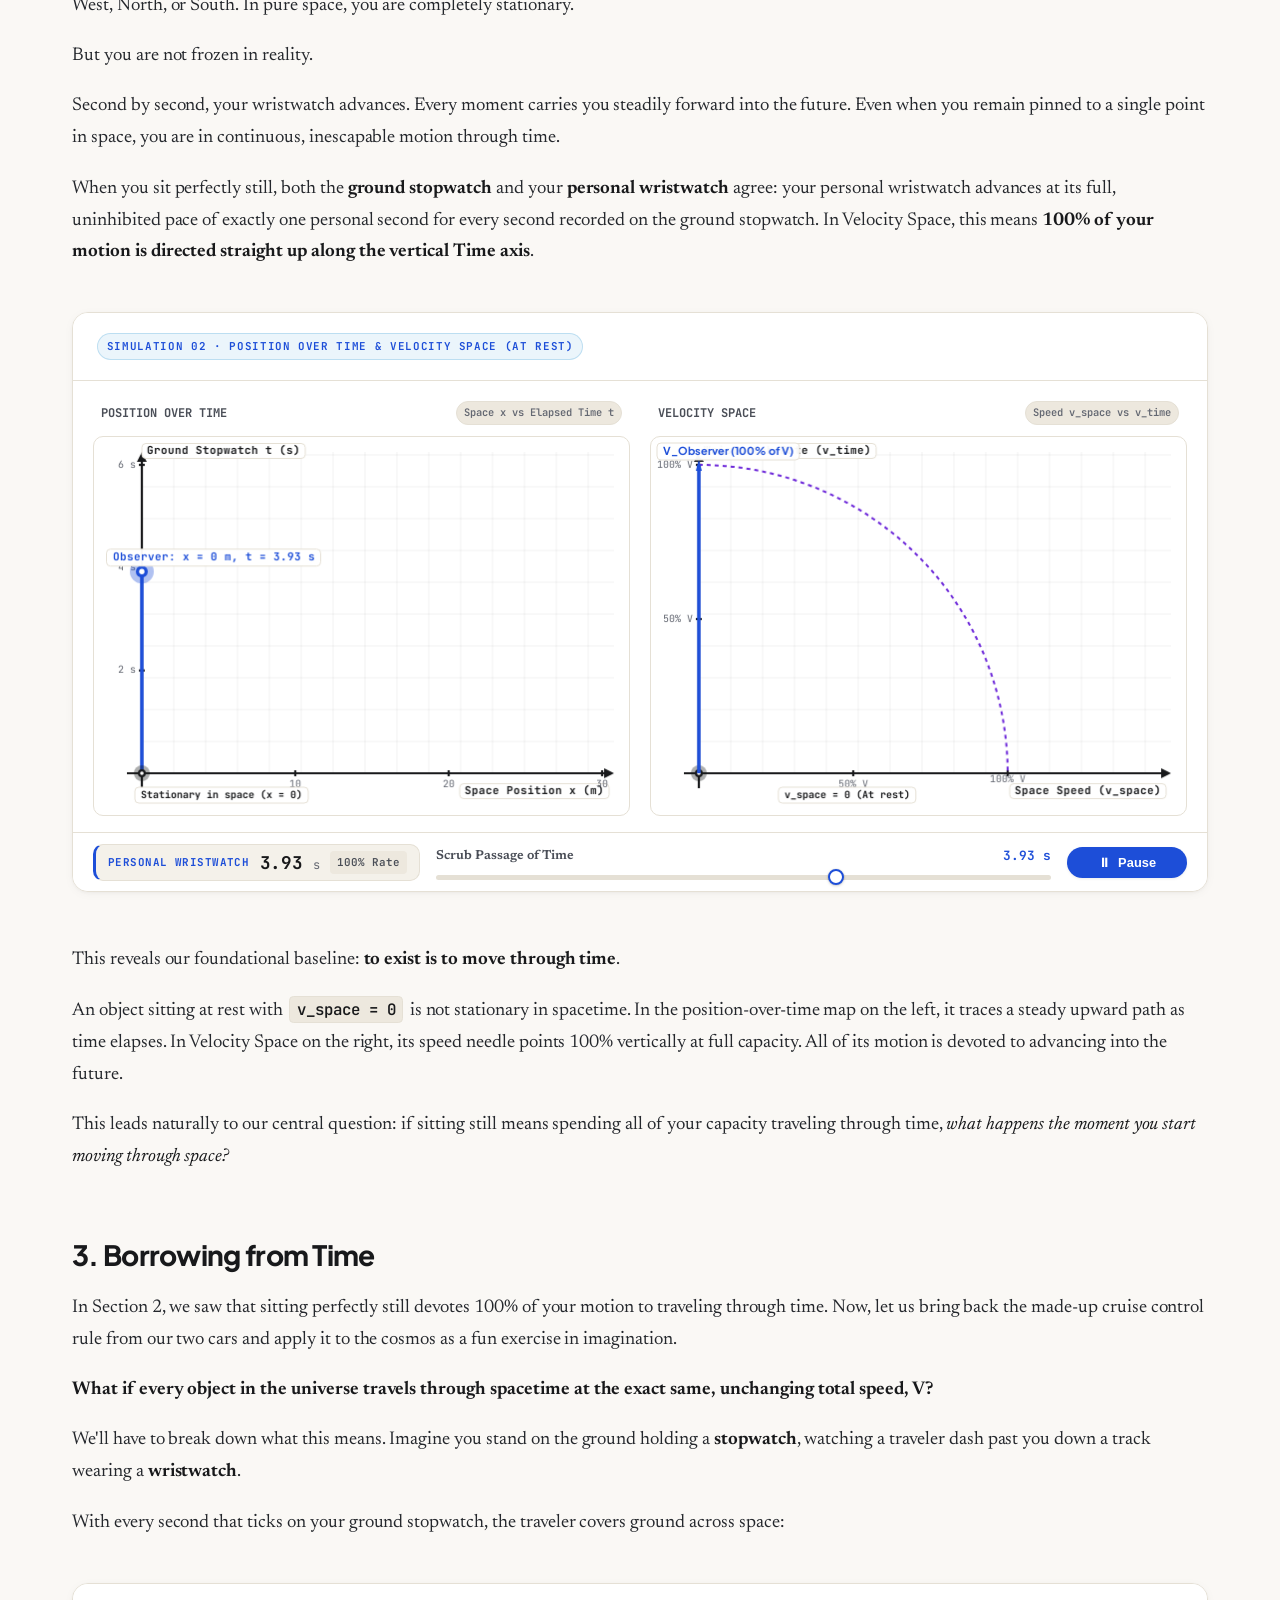
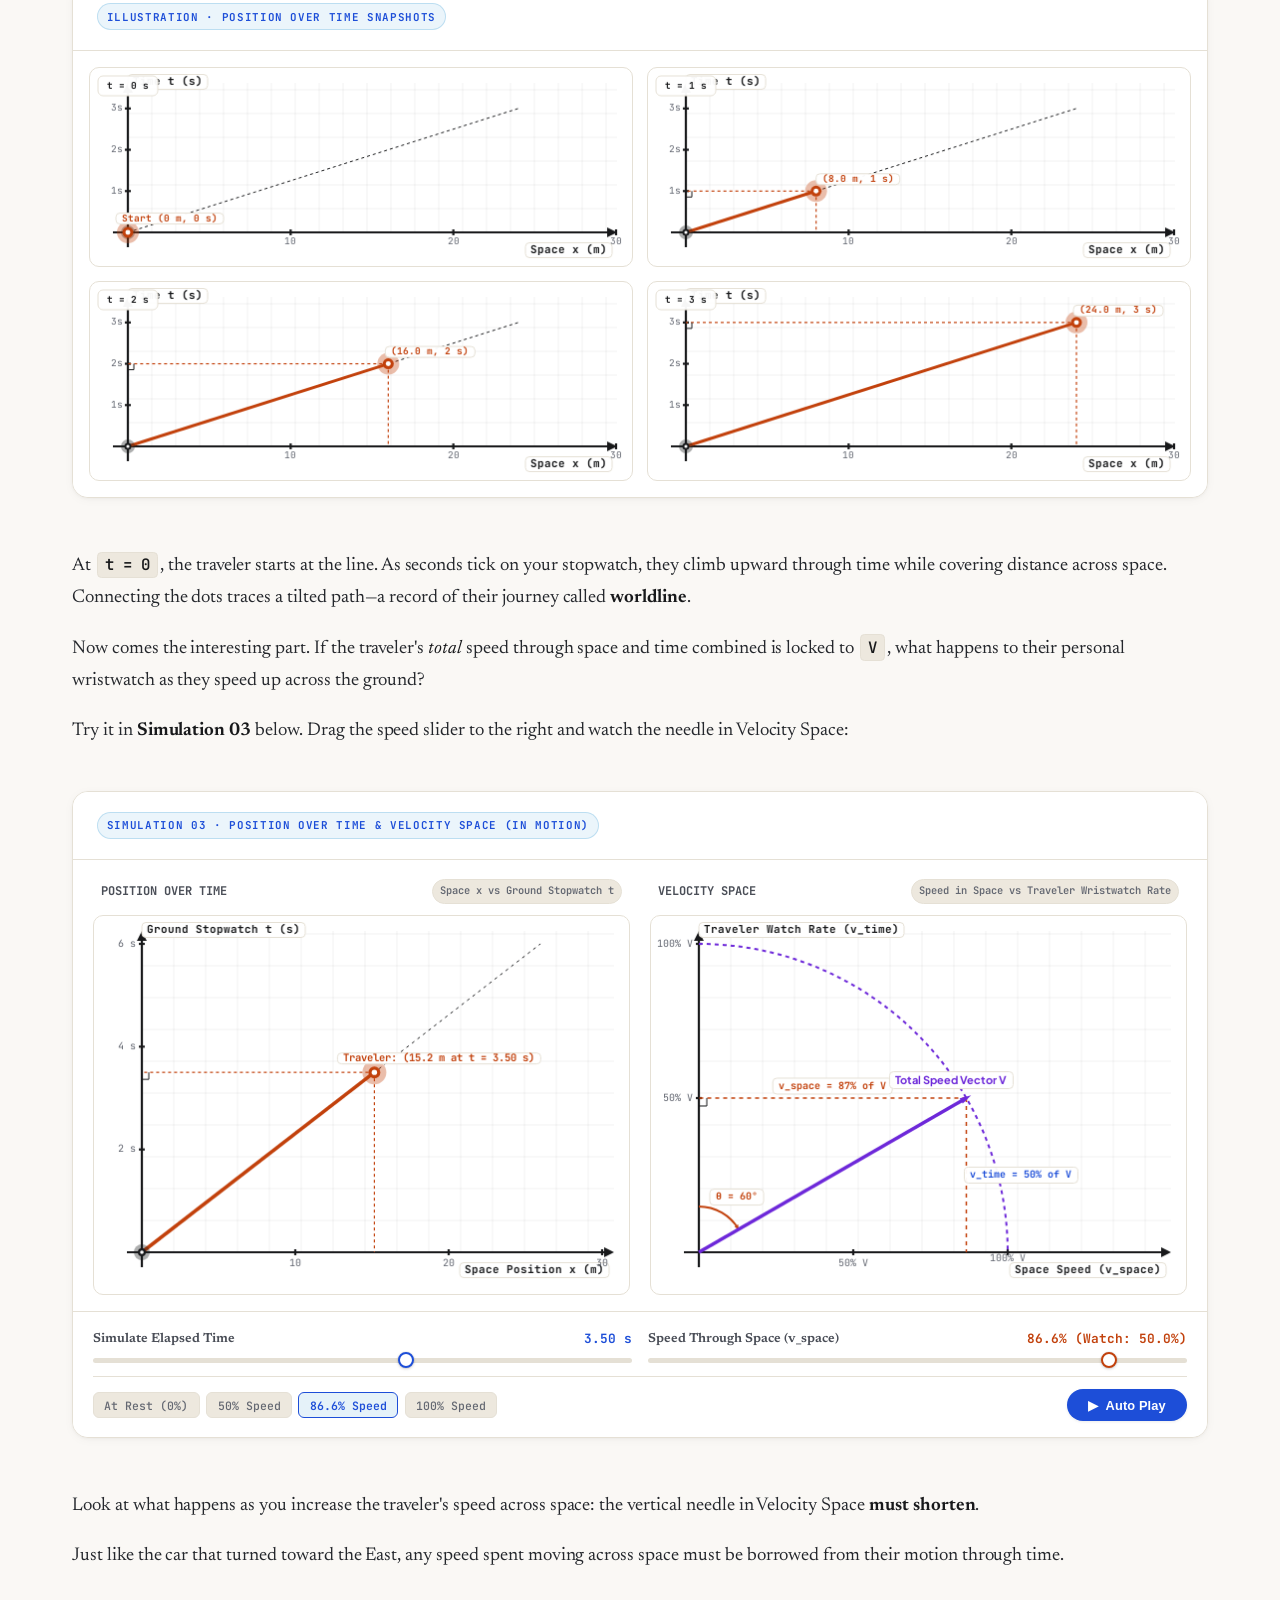
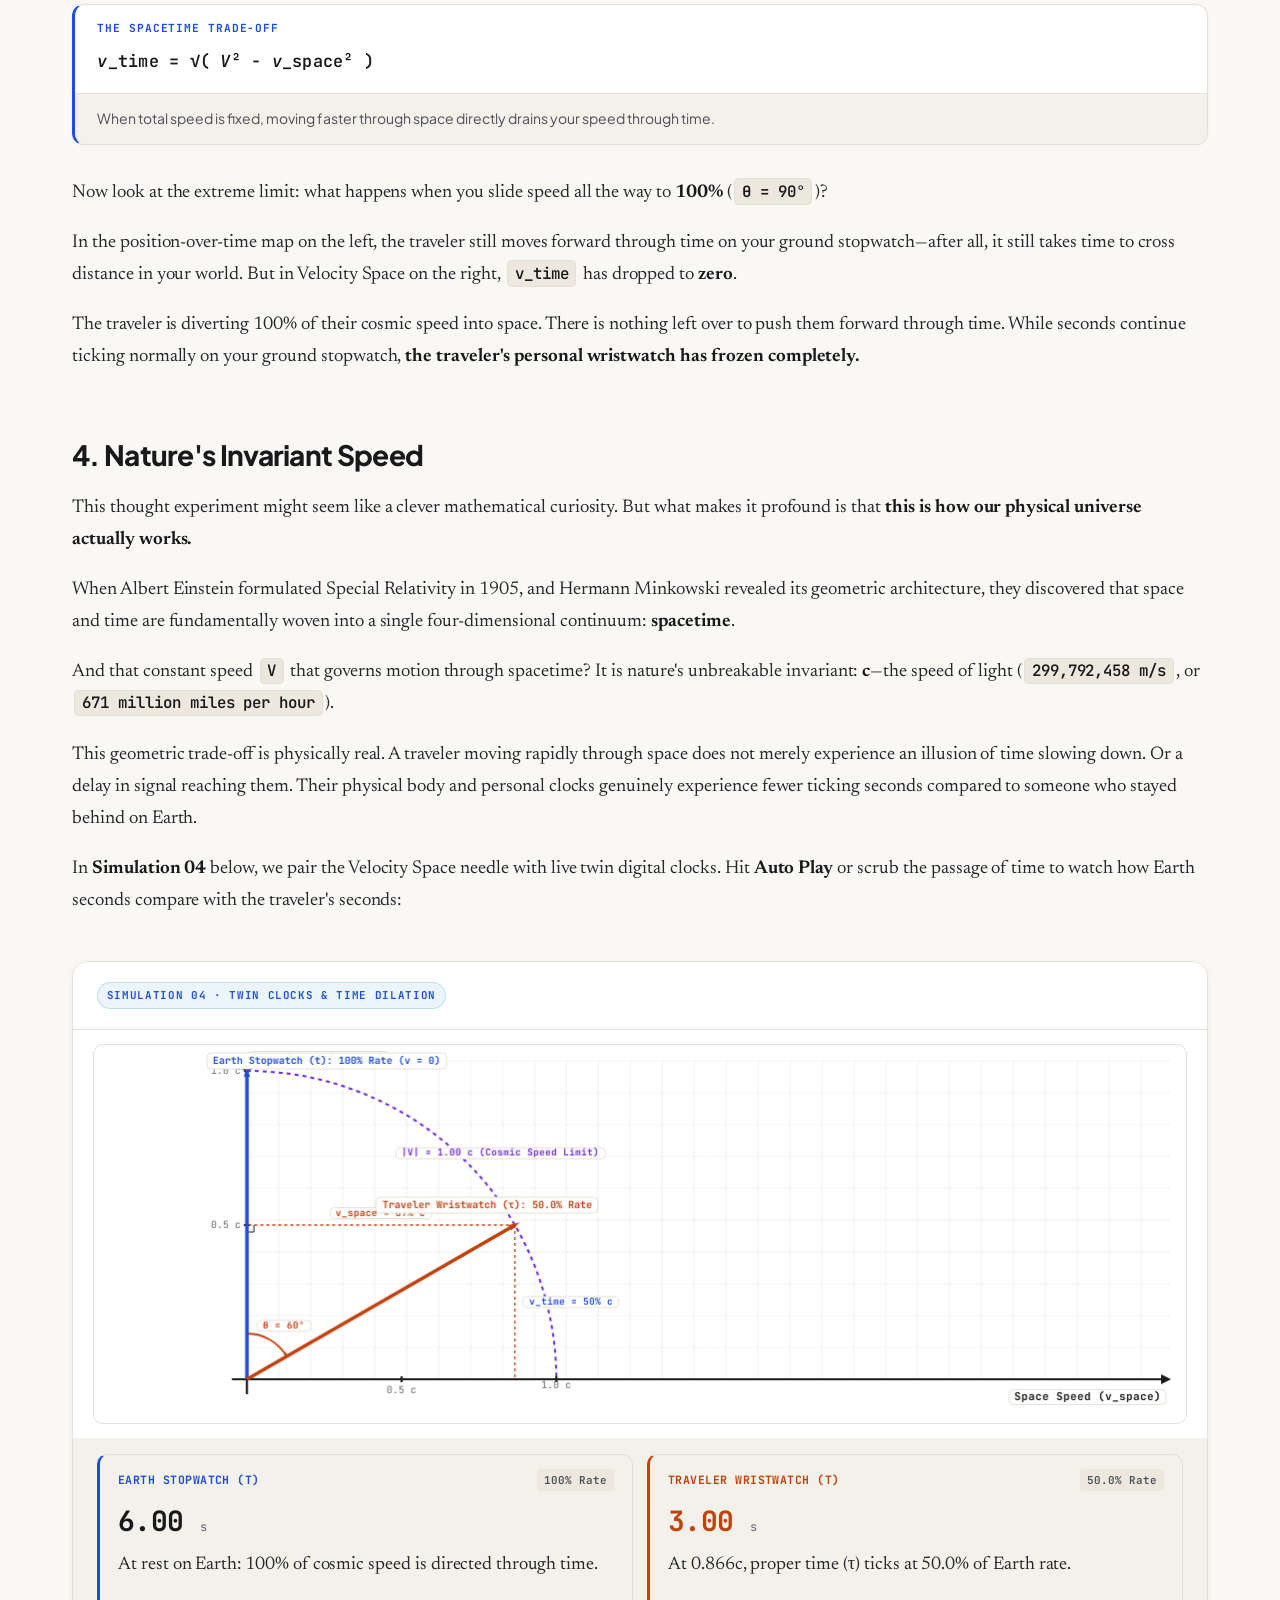
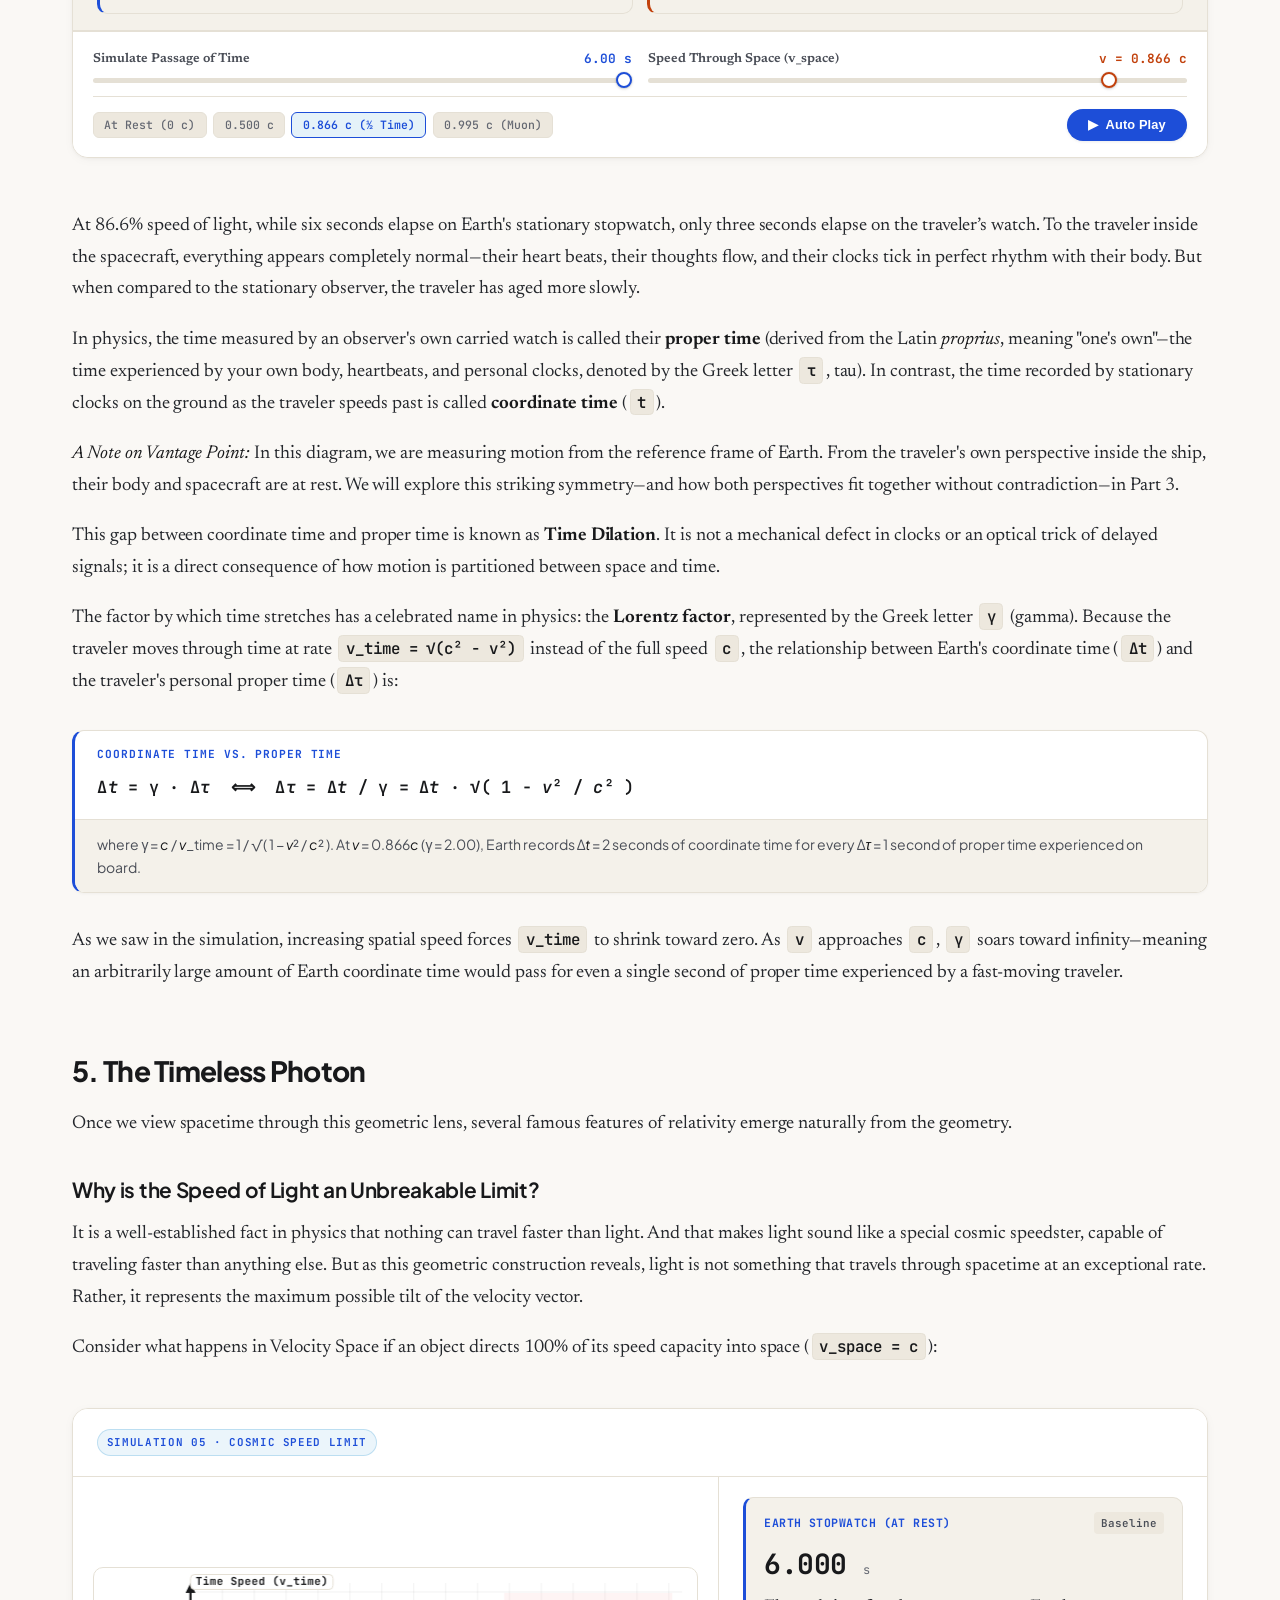
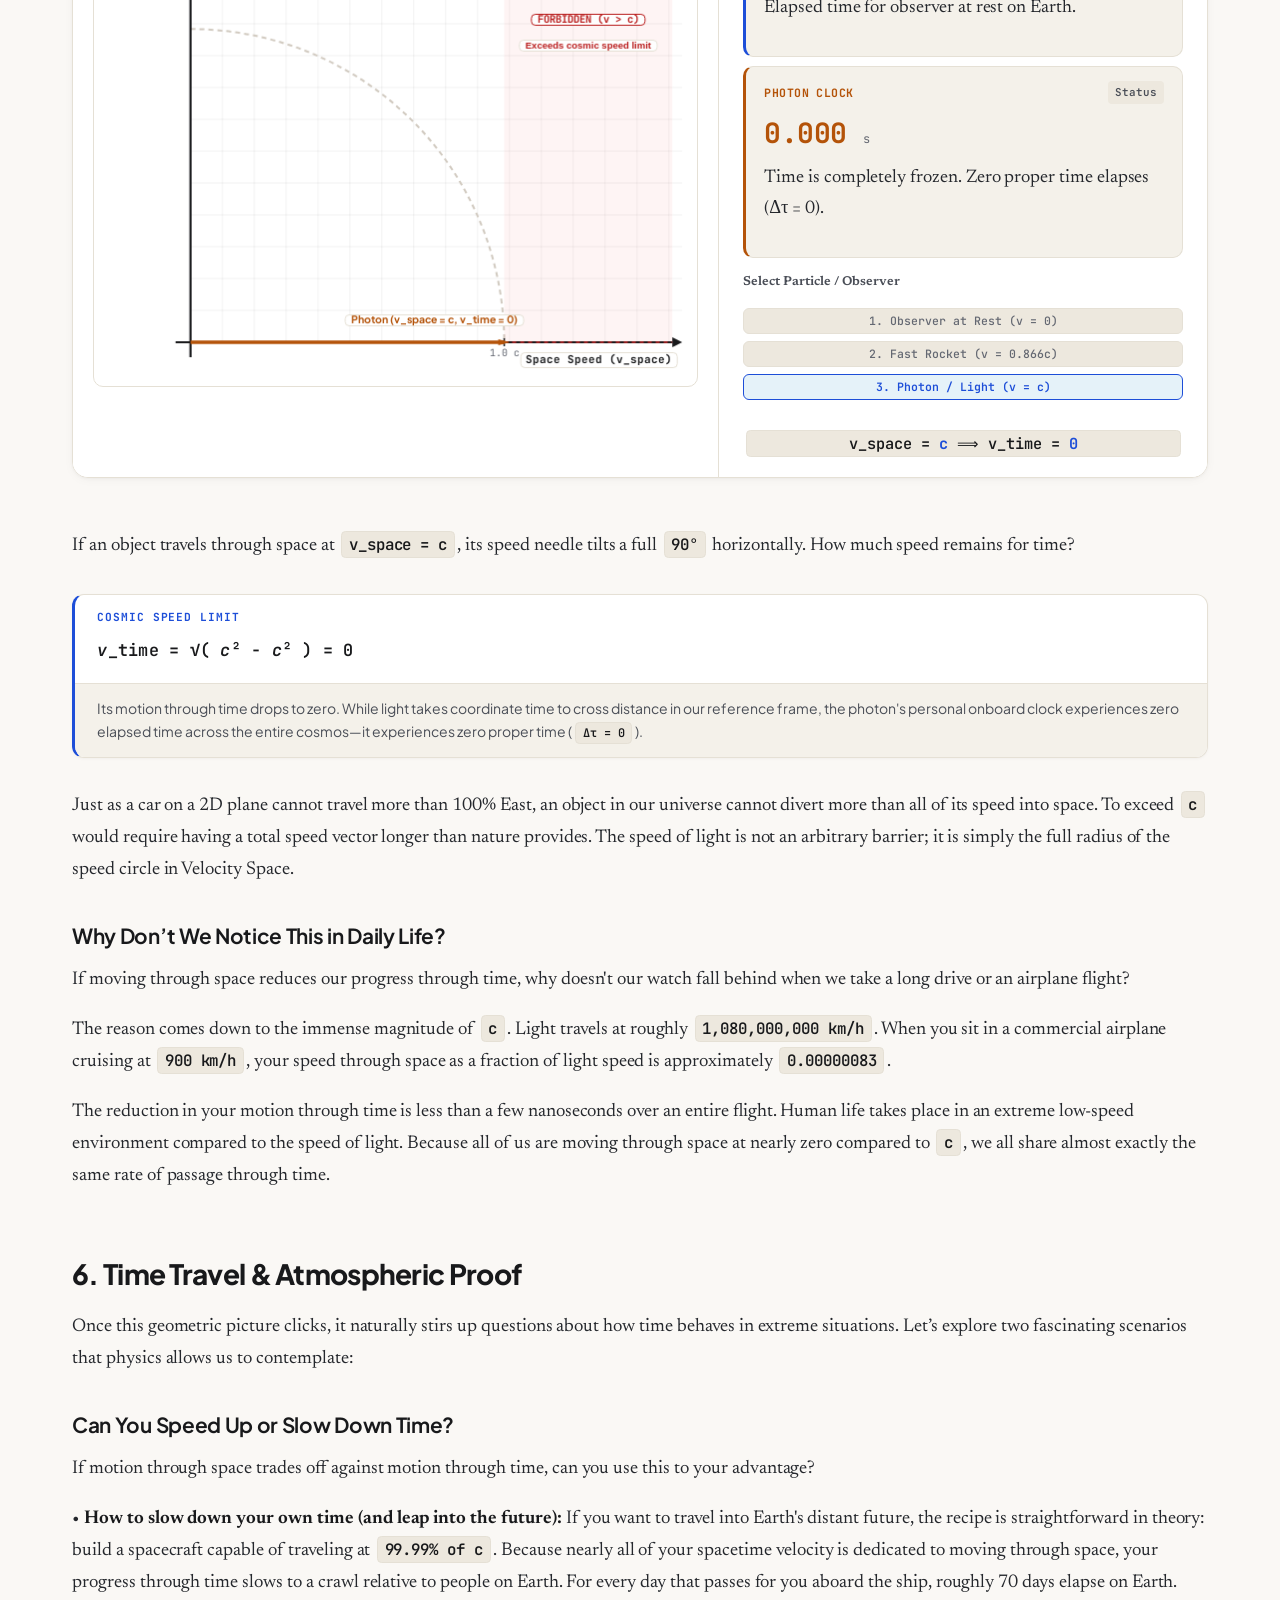
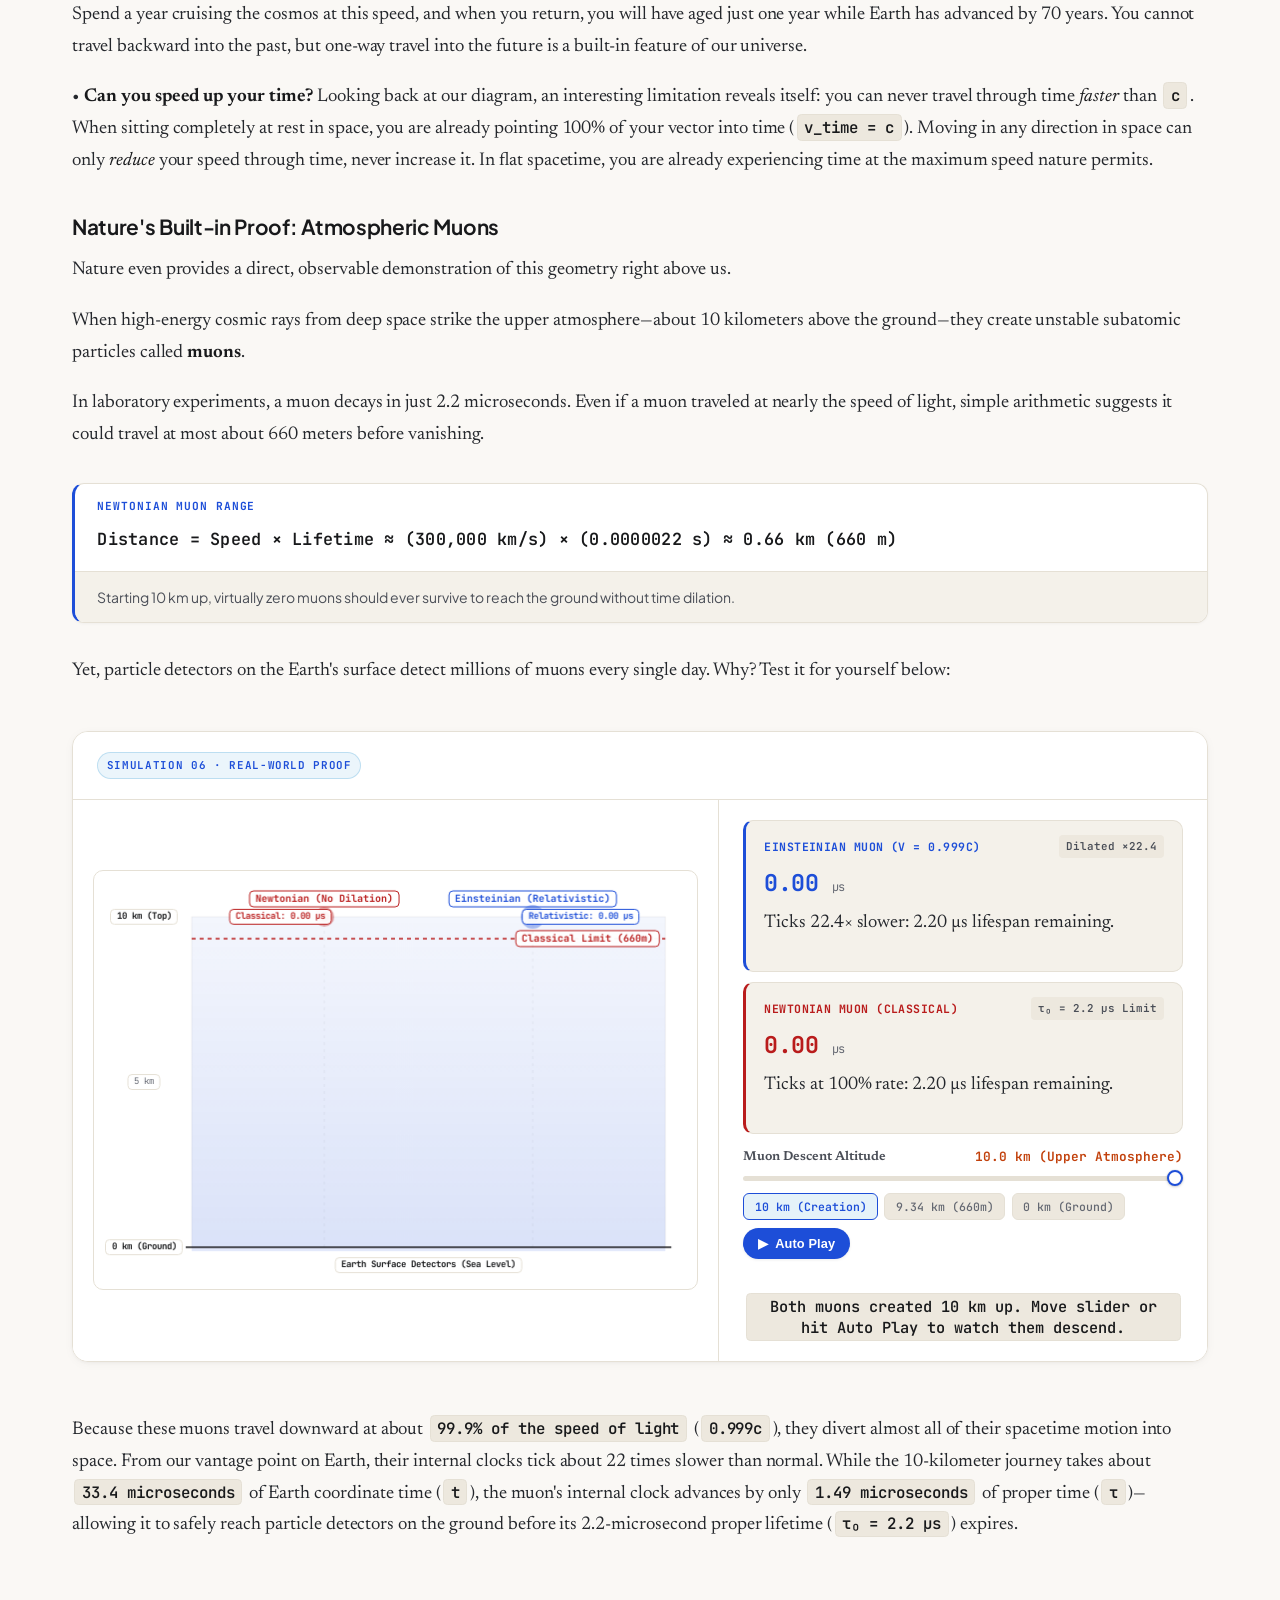
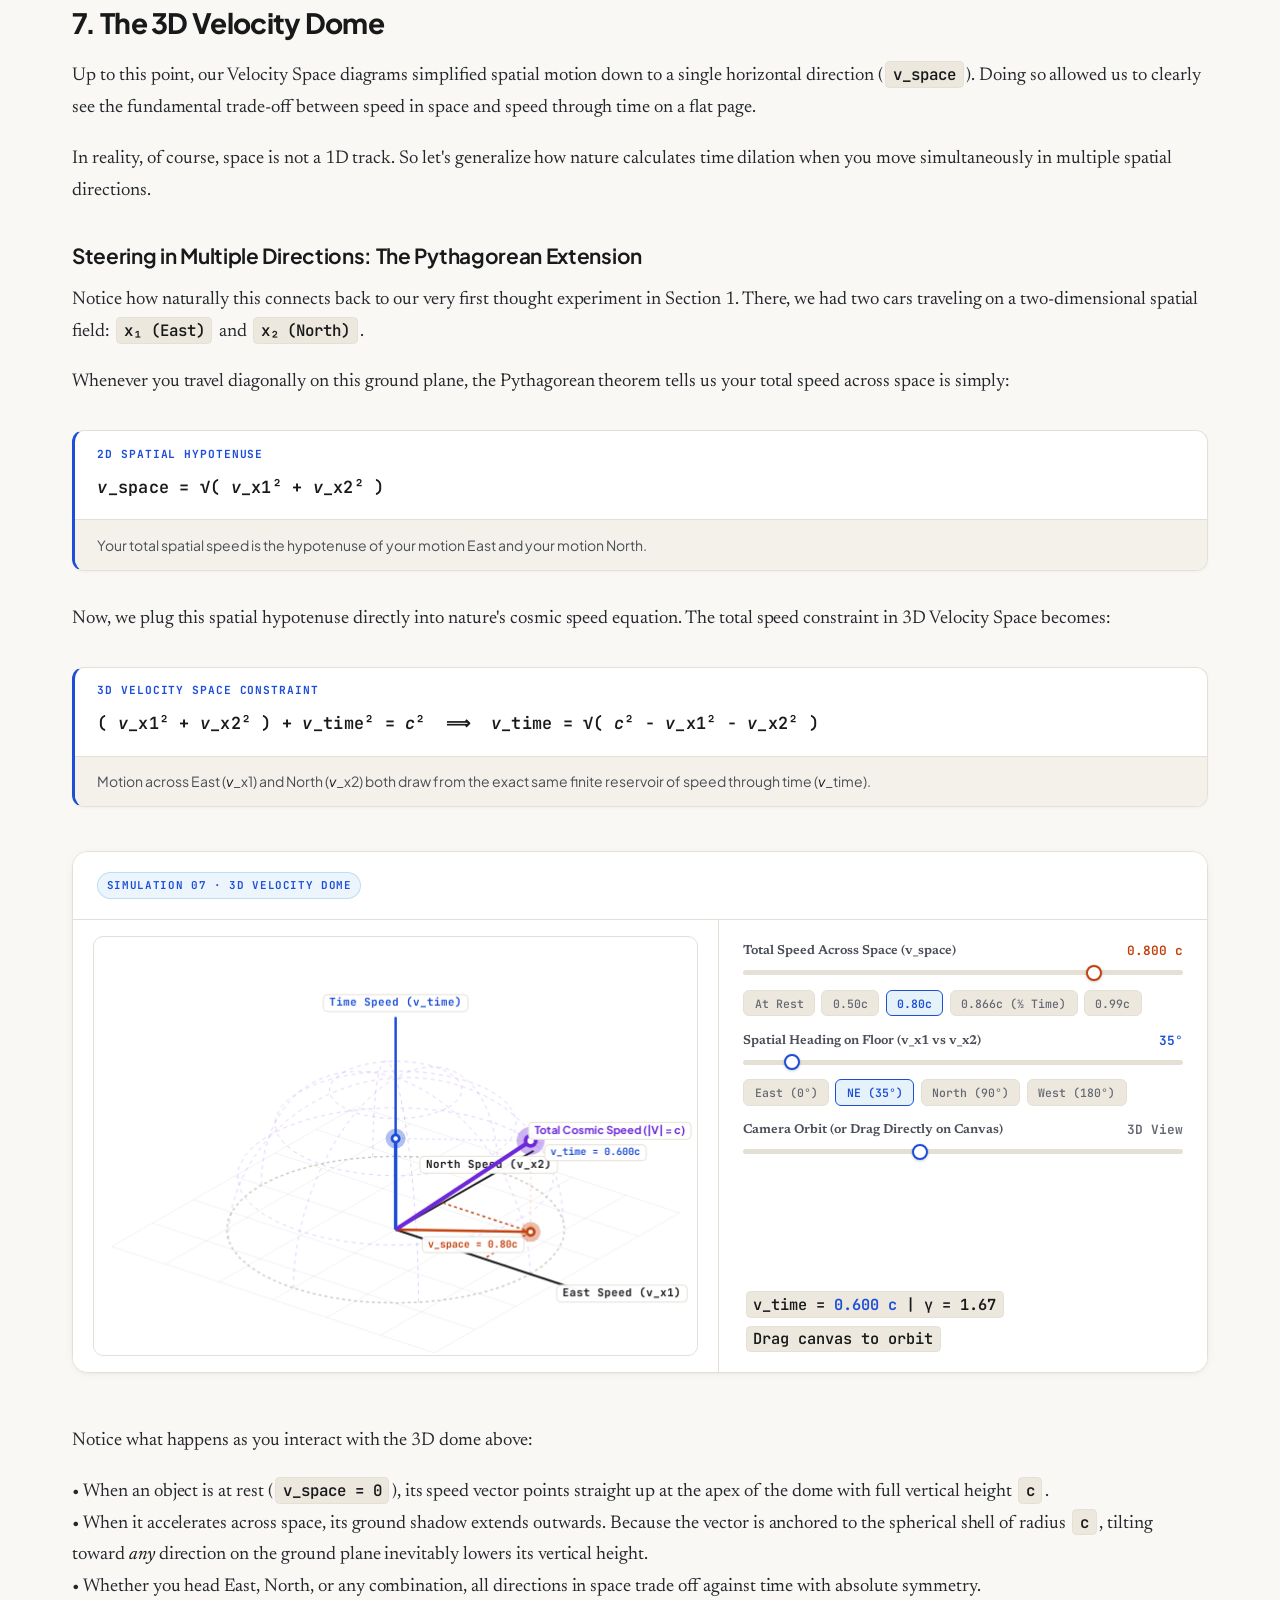
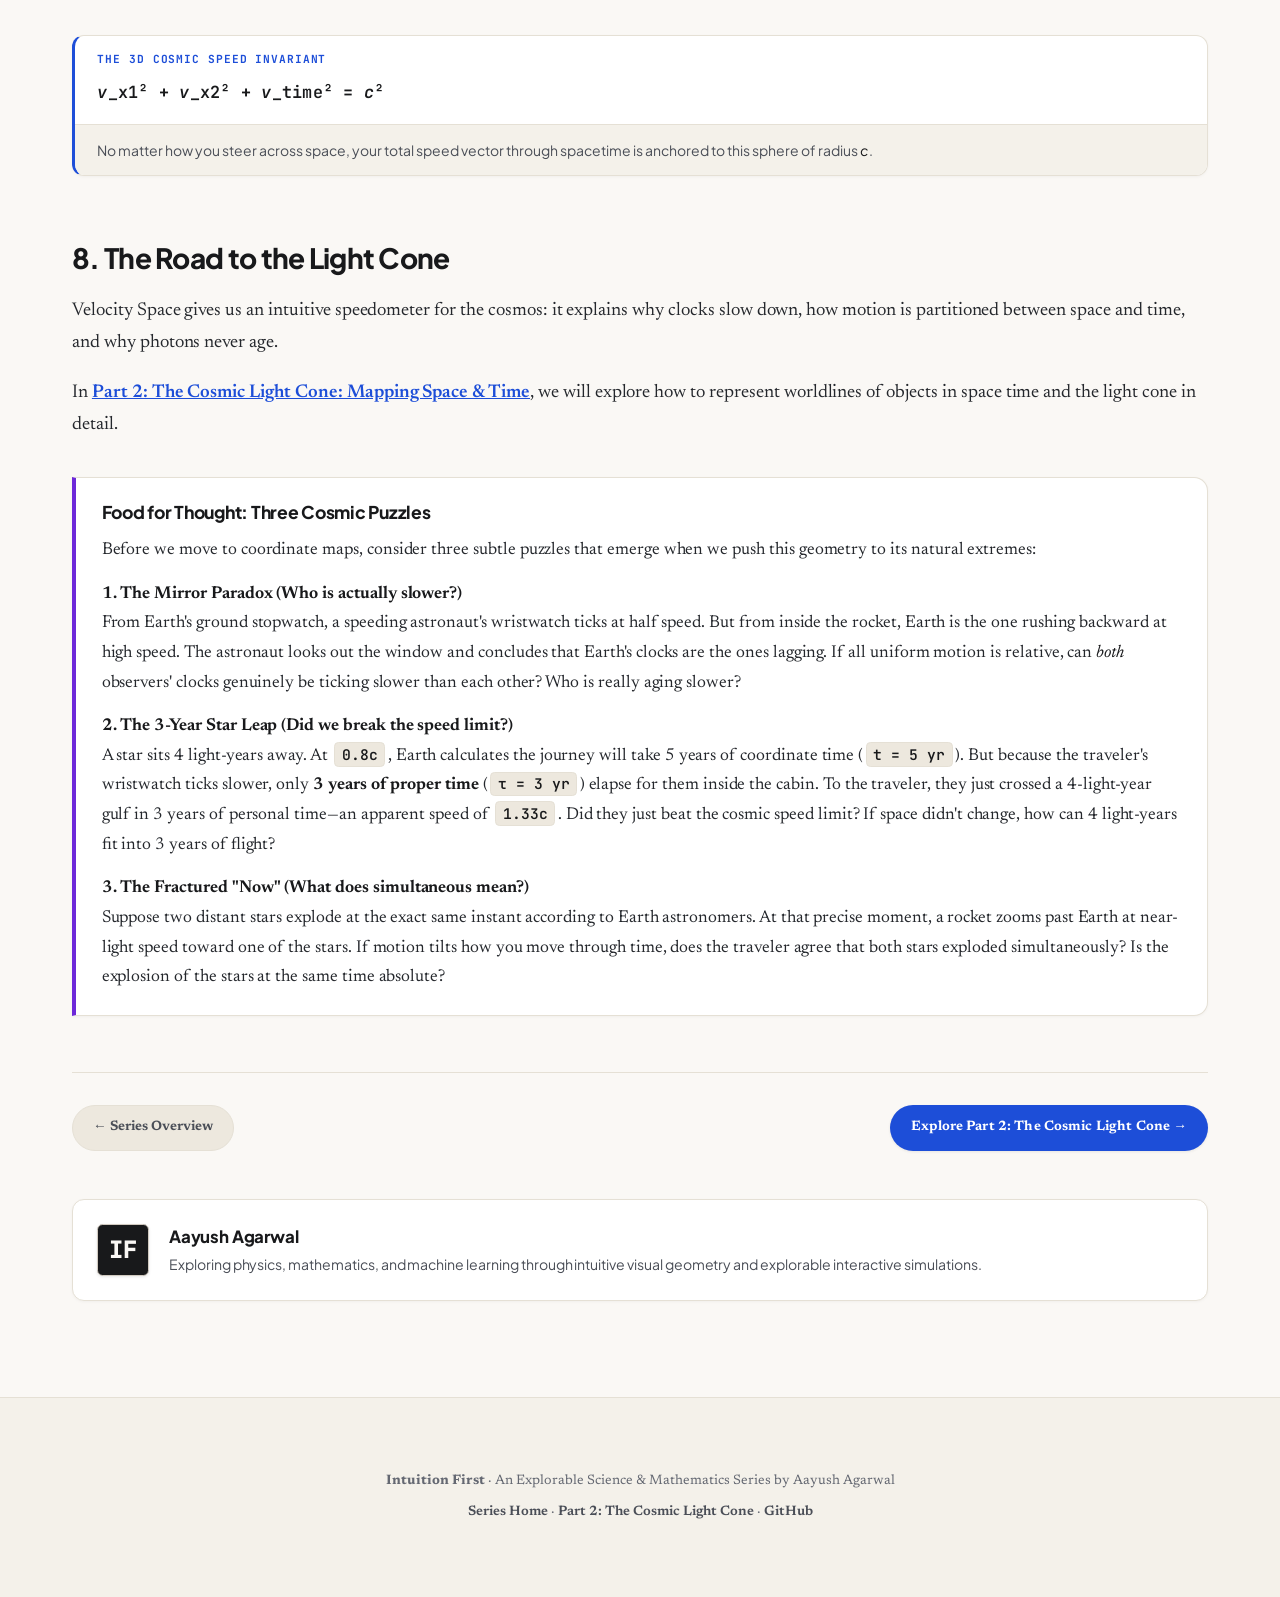
==== commit 04912cdf: "refactor: update status of upcoming essays to "Coming Soon" in README and HTML files" ====
--- a/posts/01-motion-and-time.html
+++ b/posts/01-motion-and-time.html
@@ -1554,11 +1554,6 @@
         <p style="margin-top: 0.5rem">
           <a href="../index.html">Series Home</a> ·
           <a href="02-light-cone.html">Part 2: The Cosmic Light Cone</a> ·
-          <a href="03-spacetime-loaf.html">Part 3: The Loaf &amp; Length</a> ·
-          <a href="04-understanding-entropy.html"
-            >Part 4: Understanding Entropy</a
-          >
-          ·
           <a
             href="https://github.com/ayush2991/intuition-first"
             target="_blank"
--- a/css/style.css
+++ b/css/style.css
@@ -1391,7 +1391,7 @@
 .site-footer {
   border-top: 1px solid var(--border-subtle);
   background: var(--bg-footer);
-  padding: 3rem 1.5rem;
+  padding: 1.5rem 1.5rem;
   text-align: center;
   font-size: 0.85rem;
   color: var(--text-muted);
@@ -1603,8 +1603,343 @@
 }
 
 /* ==========================================================================
+   Bottom Hub: About the Author, Philosophy & Contact
+   ========================================================================== */
+.bottom-hub-section {
+  padding-top: 0.5rem;
+  padding-bottom: 2rem;
+}
+
+.bottom-hub-grid {
+  display: grid;
+  grid-template-columns: 1.12fr 0.88fr;
+  gap: 1.5rem;
+  max-width: 1040px;
+  margin: 0 auto;
+  align-items: stretch;
+}
+
+.bottom-card {
+  background: var(--bg-card);
+  border: 1px solid var(--border-subtle);
+  border-radius: 0.85rem;
+  padding: 1.75rem 1.85rem;
+  box-shadow: var(--shadow-card);
+  display: flex;
+  flex-direction: column;
+}
+
+.bottom-card-header {
+  display: flex;
+  align-items: center;
+  gap: 0.5rem;
+  margin-bottom: 0.85rem;
+  font-family: var(--font-mono);
+  font-size: 0.68rem;
+  font-weight: 700;
+  text-transform: uppercase;
+  letter-spacing: 0.08em;
+}
+
+.bottom-card-tag {
+  color: var(--color-time);
+}
+
+.bottom-card-divider {
+  color: var(--border-medium);
+}
+
+.bottom-card-subtag {
+  color: var(--text-faint);
+}
+
+/* About & Author Specifics */
+.author-profile {
+  margin-bottom: 1rem;
+}
+
+.author-name {
+  font-family: var(--font-sans);
+  font-size: 1.35rem;
+  font-weight: 800;
+  color: var(--text-primary);
+  margin: 0 0 0.2rem 0;
+  letter-spacing: -0.02em;
+}
+
+.author-role {
+  font-family: var(--font-mono);
+  font-size: 0.76rem;
+  color: var(--text-muted);
+  margin: 0 0 0.75rem 0;
+  line-height: 1.4;
+}
+
+.author-bio {
+  font-family: var(--font-serif);
+  font-size: 1.02rem;
+  line-height: 1.6;
+  color: var(--text-secondary);
+  margin: 0 0 1rem 0;
+}
+
+.philosophy-heading {
+  font-family: var(--font-sans);
+  font-size: 0.95rem;
+  font-weight: 700;
+  color: var(--text-primary);
+  margin: 0 0 0.4rem 0;
+  letter-spacing: -0.01em;
+}
+
+.philosophy-content p {
+  font-family: var(--font-serif);
+  font-size: 0.95rem;
+  line-height: 1.55;
+  color: var(--text-secondary);
+  margin: 0 0 0.65rem 0;
+}
+
+.philosophy-content p:last-child {
+  margin-bottom: 0;
+}
+
+.author-socials-deck {
+  margin-top: auto;
+  padding-top: 1rem;
+  border-top: 1px solid var(--border-subtle);
+  display: flex;
+  flex-direction: column;
+  gap: 0.5rem;
+}
+
+.socials-label {
+  font-family: var(--font-mono);
+  font-size: 0.66rem;
+  font-weight: 700;
+  text-transform: uppercase;
+  letter-spacing: 0.06em;
+  color: var(--text-faint);
+}
+
+.social-chips {
+  display: flex;
+  flex-wrap: wrap;
+  gap: 0.45rem;
+  align-items: center;
+}
+
+.social-chip {
+  display: inline-flex;
+  align-items: center;
+  gap: 0.4rem;
+  padding: 0.3rem 0.65rem;
+  border-radius: 999px;
+  background: var(--bg-card-subtle);
+  border: 1px solid var(--border-subtle);
+  color: var(--text-secondary);
+  font-family: var(--font-mono);
+  font-size: 0.72rem;
+  font-weight: 500;
+  text-decoration: none;
+  transition: all 0.15s ease;
+}
+
+.social-chip:hover {
+  background: var(--bg-surface-elevated);
+  color: var(--text-primary);
+  border-color: var(--border-medium);
+  transform: translateY(-1px);
+}
+
+.social-chip-icon {
+  width: 13px;
+  height: 13px;
+  flex-shrink: 0;
+}
+
+/* Contact Card & Form */
+.contact-title {
+  font-family: var(--font-sans);
+  font-size: 1.3rem;
+  font-weight: 800;
+  color: var(--text-primary);
+  margin: 0 0 0.25rem 0;
+  letter-spacing: -0.02em;
+}
+
+.contact-desc {
+  font-family: var(--font-serif);
+  font-size: 0.95rem;
+  line-height: 1.55;
+  color: var(--text-secondary);
+  margin: 0 0 1rem 0;
+}
+
+.contact-form {
+  display: flex;
+  flex-direction: column;
+  gap: 0.65rem;
+  margin-bottom: 0.85rem;
+}
+
+.form-row {
+  display: grid;
+  grid-template-columns: 1fr 1fr;
+  gap: 0.65rem;
+}
+
+.form-group {
+  display: flex;
+  flex-direction: column;
+  gap: 0.25rem;
+}
+
+.form-label {
+  font-family: var(--font-mono);
+  font-size: 0.66rem;
+  font-weight: 600;
+  text-transform: uppercase;
+  letter-spacing: 0.05em;
+  color: var(--text-muted);
+}
+
+.form-input,
+.form-textarea {
+  width: 100%;
+  box-sizing: border-box;
+  padding: 0.5rem 0.65rem;
+  border-radius: 0.45rem;
+  border: 1px solid var(--border-medium);
+  background: var(--bg-card-subtle);
+  color: var(--text-primary);
+  font-family: inherit;
+  font-size: 0.85rem;
+  transition: border-color 0.15s ease, box-shadow 0.15s ease;
+}
+
+.form-input:focus,
+.form-textarea:focus {
+  outline: none;
+  border-color: var(--color-time);
+  box-shadow: 0 0 0 2px rgba(29, 78, 216, 0.15);
+}
+
+.form-textarea {
+  resize: vertical;
+  min-height: 68px;
+}
+
+.required-mark {
+  color: var(--color-danger);
+}
+
+.form-actions {
+  display: flex;
+  align-items: center;
+  margin-top: 0.2rem;
+}
+
+.contact-submit-btn {
+  display: inline-flex;
+  align-items: center;
+  justify-content: center;
+  gap: 0.45rem;
+  padding: 0.55rem 1.15rem;
+  font-size: 0.82rem;
+  font-weight: 600;
+  cursor: pointer;
+  border-radius: 0.45rem;
+  width: 100%;
+}
+
+.btn-icon {
+  width: 14px;
+  height: 14px;
+  flex-shrink: 0;
+}
+
+.contact-direct-bar {
+  margin-top: auto;
+  padding-top: 0.85rem;
+  border-top: 1px solid var(--border-subtle);
+  display: flex;
+  align-items: center;
+  flex-wrap: wrap;
+  gap: 0.4rem;
+  font-family: var(--font-mono);
+  font-size: 0.72rem;
+}
+
+.direct-label {
+  color: var(--text-faint);
+}
+
+.direct-email-link {
+  color: var(--color-time);
+  text-decoration: none;
+  font-weight: 600;
+}
+
+.direct-email-link:hover {
+  text-decoration: underline;
+}
+
+.btn-copy-email {
+  padding: 0.15rem 0.45rem;
+  border-radius: 4px;
+  border: 1px solid var(--border-subtle);
+  background: var(--bg-card-subtle);
+  color: var(--text-muted);
+  font-family: var(--font-mono);
+  font-size: 0.66rem;
+  cursor: pointer;
+  transition: all 0.15s ease;
+}
+
+.btn-copy-email:hover {
+  background: var(--bg-surface-elevated);
+  color: var(--text-primary);
+}
+
+/* Compact Site Footer */
+.footer-inner {
+  display: flex;
+  align-items: center;
+  justify-content: space-between;
+  flex-wrap: wrap;
+  gap: 0.65rem;
+  font-size: 0.82rem;
+}
+
+.footer-meta {
+  color: var(--text-secondary);
+}
+
+.footer-links {
+  display: flex;
+  align-items: center;
+  gap: 0.5rem;
+  font-family: var(--font-mono);
+  font-size: 0.76rem;
+}
+
+/* ==========================================================================
    Responsive Breakpoints & Mobile Optimization
    ========================================================================== */
+
+/* Tablets and below (<= 860px) */
+@media (max-width: 860px) {
+  .bottom-hub-grid {
+    grid-template-columns: 1fr;
+    gap: 1.25rem;
+  }
+  .footer-inner {
+    flex-direction: column;
+    text-align: center;
+    justify-content: center;
+  }
+}
 
 /* Tablets and below (<= 768px) */
 @media (max-width: 768px) {
@@ -1702,6 +2037,13 @@
   .philosophy-card {
     padding: 1.25rem;
     border-radius: 0.875rem;
+  }
+  .bottom-card {
+    padding: 1.35rem 1.15rem;
+    border-radius: 0.75rem;
+  }
+  .form-row {
+    grid-template-columns: 1fr;
   }
 
   /* Editorial Content & Headings */
@@ -2891,3 +3233,119 @@
     font-size: 0.7rem;
   }
 }
+
+/* ==========================================================================
+   Part 05: Cross-Entropy & ML Loss Interactive Widgets
+   ========================================================================== */
+
+.ce-scenario-list {
+  display: flex;
+  flex-direction: column;
+  gap: 0.5rem;
+  margin-top: 0.5rem;
+}
+
+.ce-scenario-item {
+  display: flex;
+  align-items: center;
+  justify-content: space-between;
+  padding: 0.55rem 0.85rem;
+  border-radius: 0.5rem;
+  background: var(--bg-card-subtle);
+  border: 1px solid var(--border-subtle);
+  cursor: pointer;
+  transition: all 0.18s ease;
+}
+
+.ce-scenario-item:hover {
+  border-color: var(--border-medium);
+  background: var(--bg-surface-elevated);
+}
+
+.ce-scenario-item.active {
+  border-color: var(--color-time);
+  background: var(--color-time-glow);
+}
+
+.ce-scenario-title {
+  font-size: 0.82rem;
+  font-weight: 600;
+  color: var(--text-primary);
+  display: flex;
+  align-items: center;
+  gap: 0.5rem;
+}
+
+.ce-scenario-val {
+  font-family: var(--font-mono);
+  font-size: 0.8rem;
+  font-weight: 700;
+  color: var(--color-time);
+}
+
+.ce-token-list {
+  display: flex;
+  flex-direction: column;
+  gap: 0.5rem;
+  margin-top: 0.5rem;
+}
+
+.ce-token-row {
+  display: flex;
+  align-items: center;
+  gap: 0.75rem;
+  padding: 0.45rem 0.65rem;
+  border-radius: 0.5rem;
+  background: var(--bg-card-subtle);
+  border: 1px solid var(--border-subtle);
+}
+
+.ce-token-label {
+  font-family: var(--font-mono);
+  font-size: 0.78rem;
+  font-weight: 600;
+  width: 130px;
+  flex-shrink: 0;
+  color: var(--text-primary);
+  white-space: nowrap;
+  overflow: hidden;
+  text-overflow: ellipsis;
+}
+
+.ce-token-bar-wrap {
+  flex: 1;
+  height: 8px;
+  background: var(--slider-track);
+  border-radius: 4px;
+  overflow: hidden;
+  position: relative;
+}
+
+.ce-token-bar-fill {
+  height: 100%;
+  background: var(--color-time);
+  border-radius: 4px;
+  transition: width 0.15s ease;
+}
+
+.ce-token-val {
+  font-family: var(--font-mono);
+  font-size: 0.76rem;
+  font-weight: 700;
+  width: 52px;
+  flex-shrink: 0;
+  text-align: right;
+  color: var(--color-time);
+  font-variant-numeric: tabular-nums;
+}
+
+.ce-token-loss {
+  font-family: var(--font-mono);
+  font-size: 0.74rem;
+  width: 60px;
+  flex-shrink: 0;
+  text-align: right;
+  color: var(--text-muted);
+  font-variant-numeric: tabular-nums;
+}
+
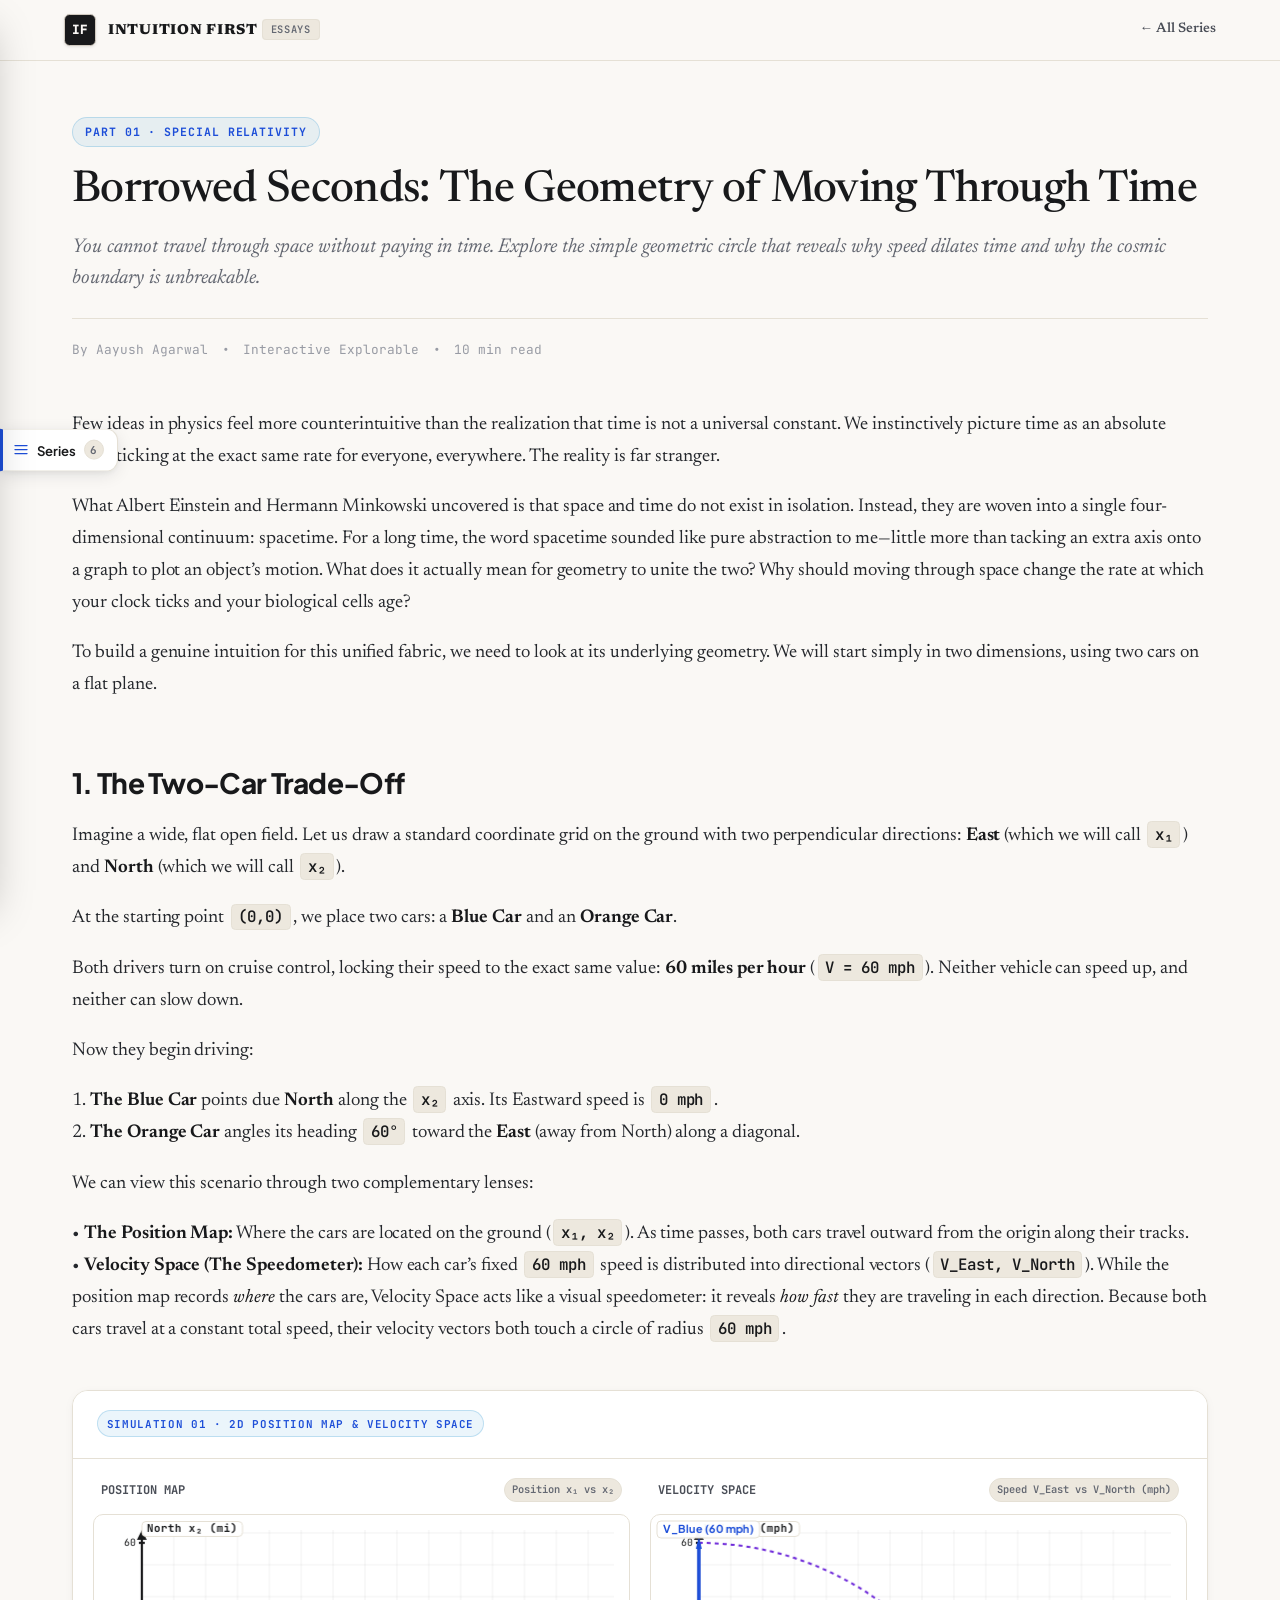
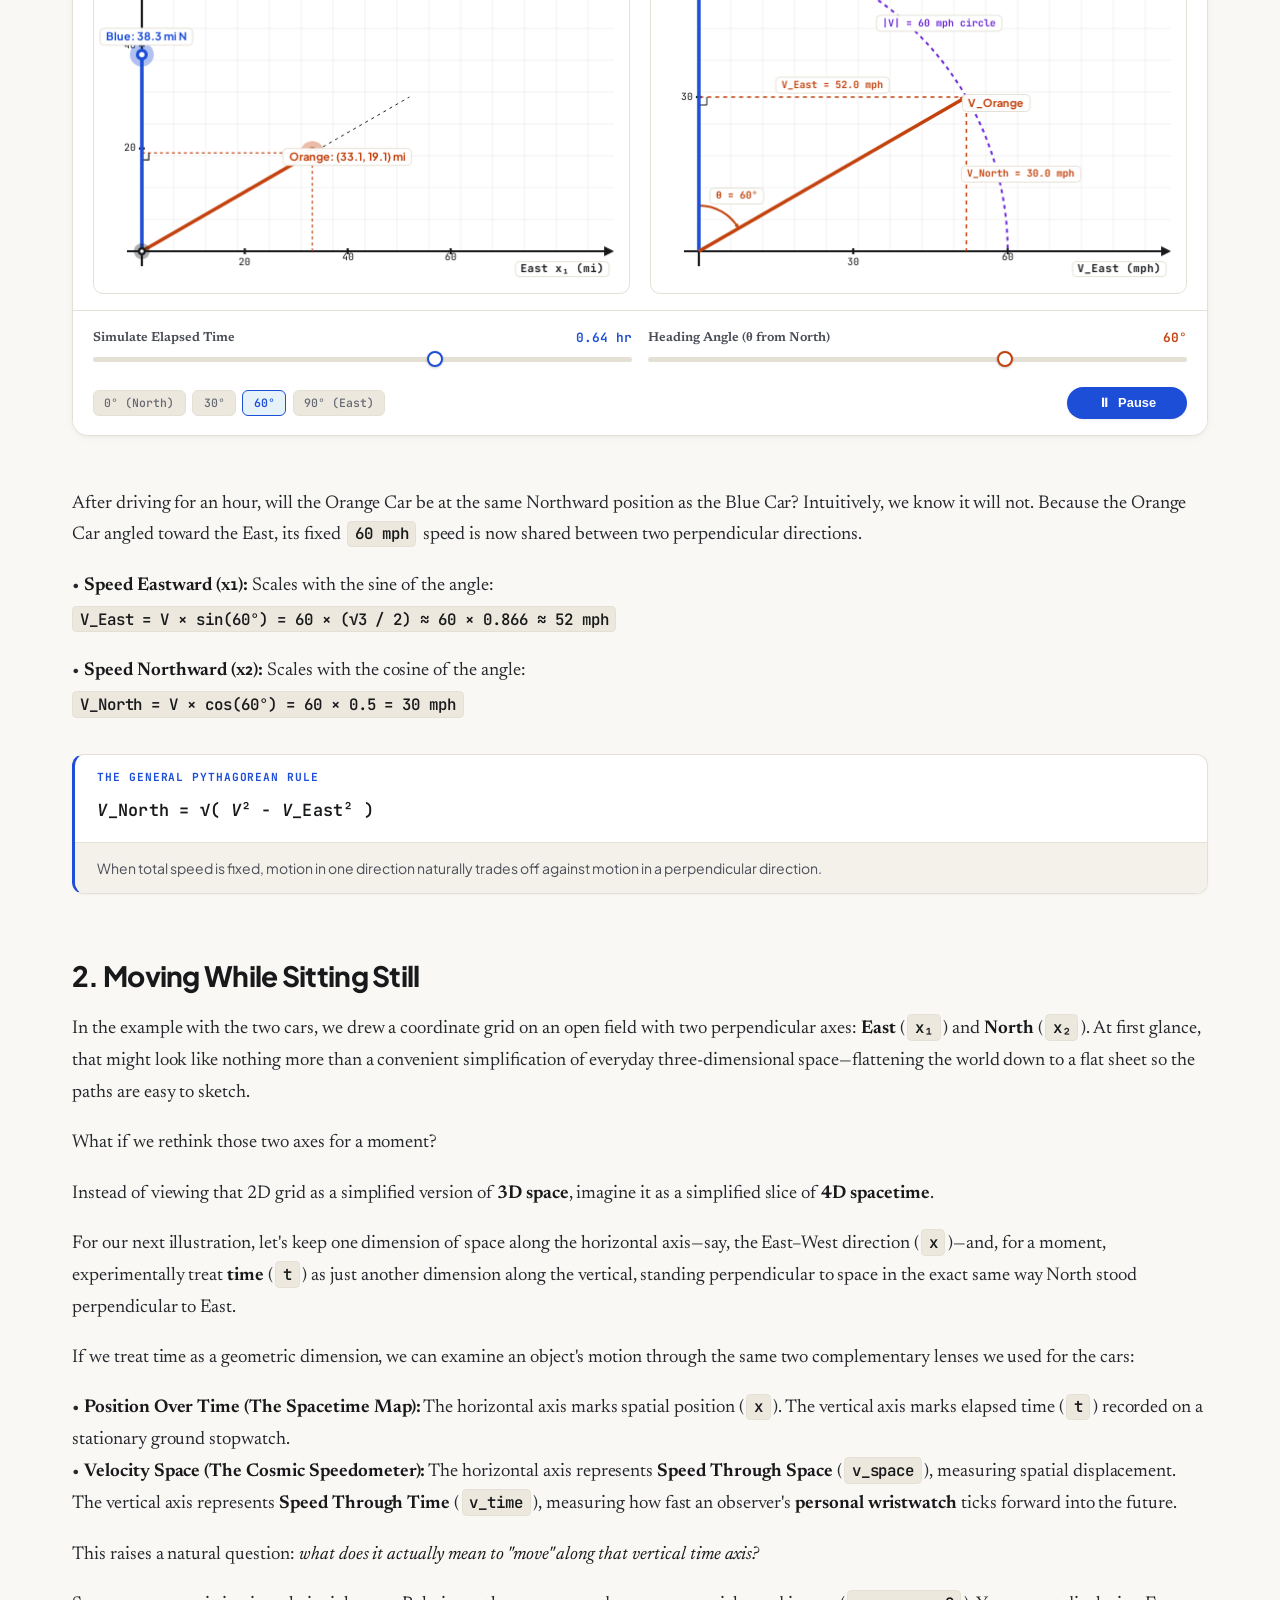
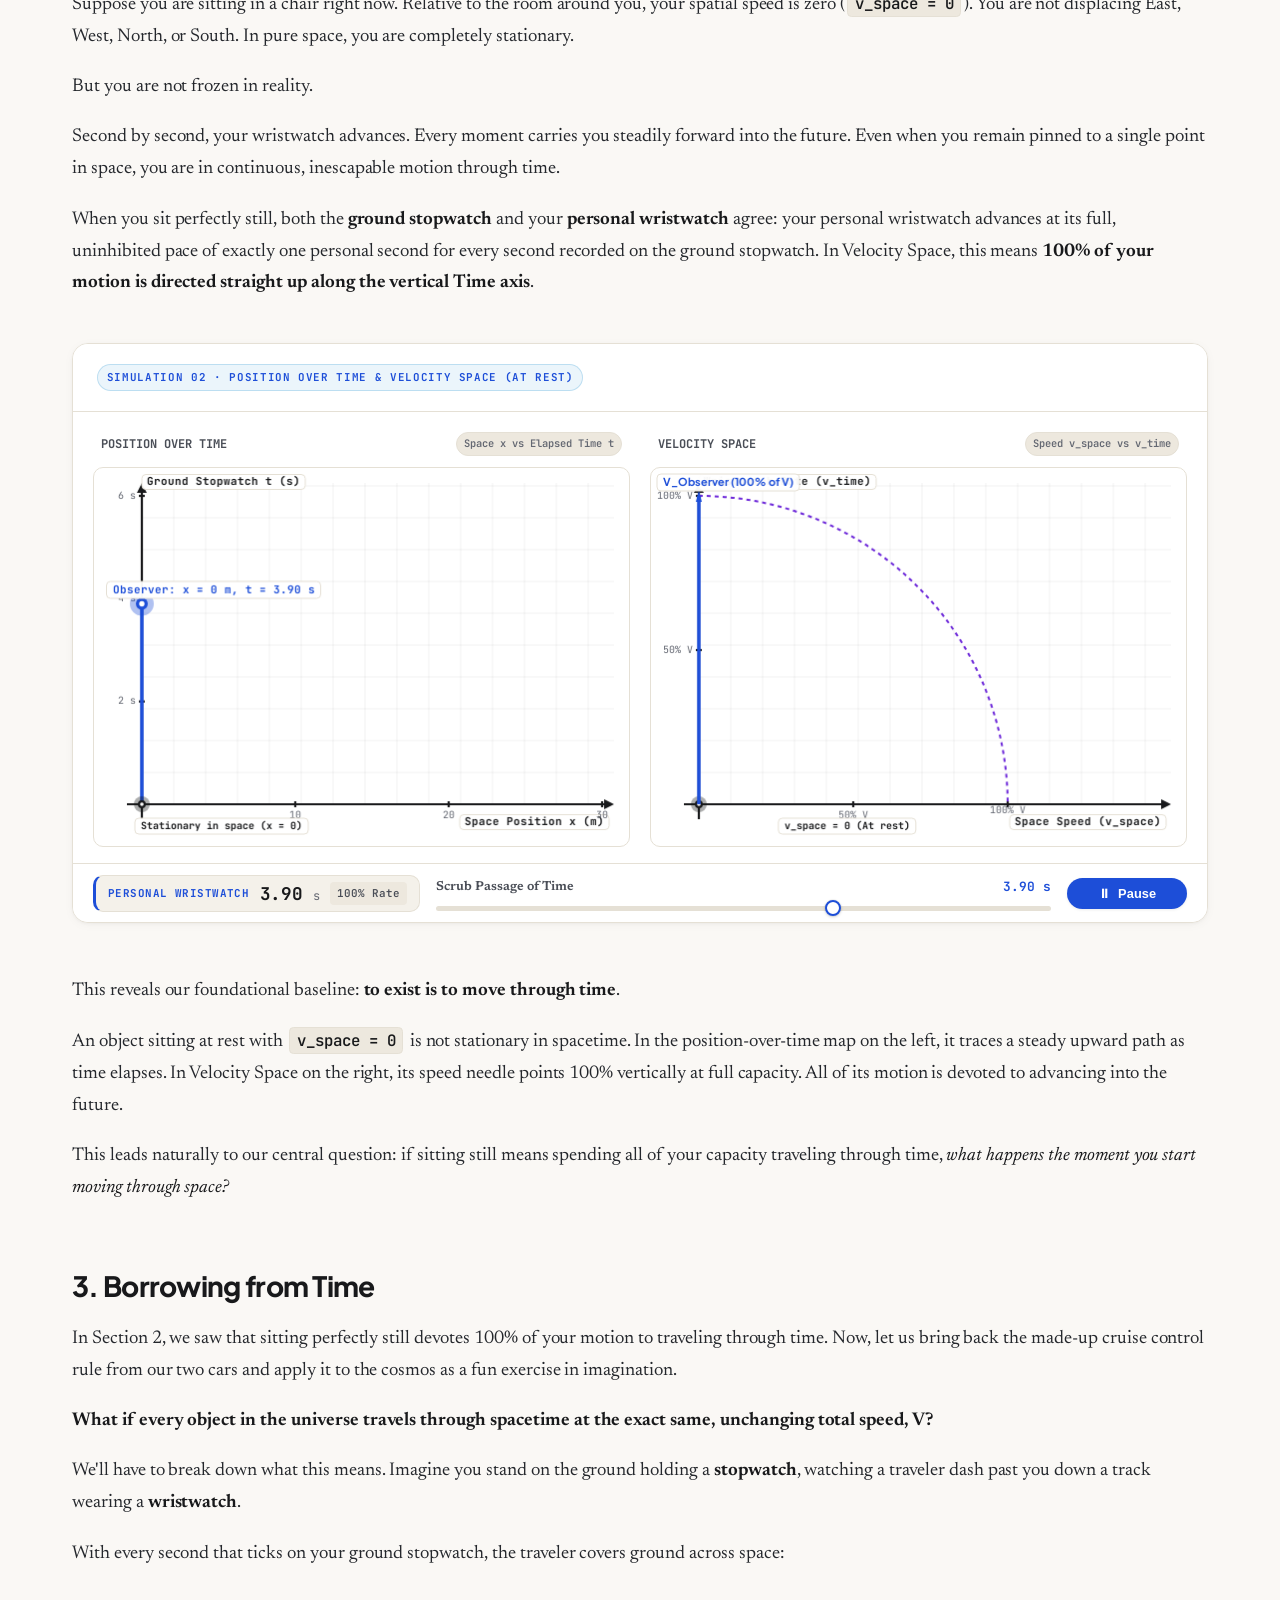
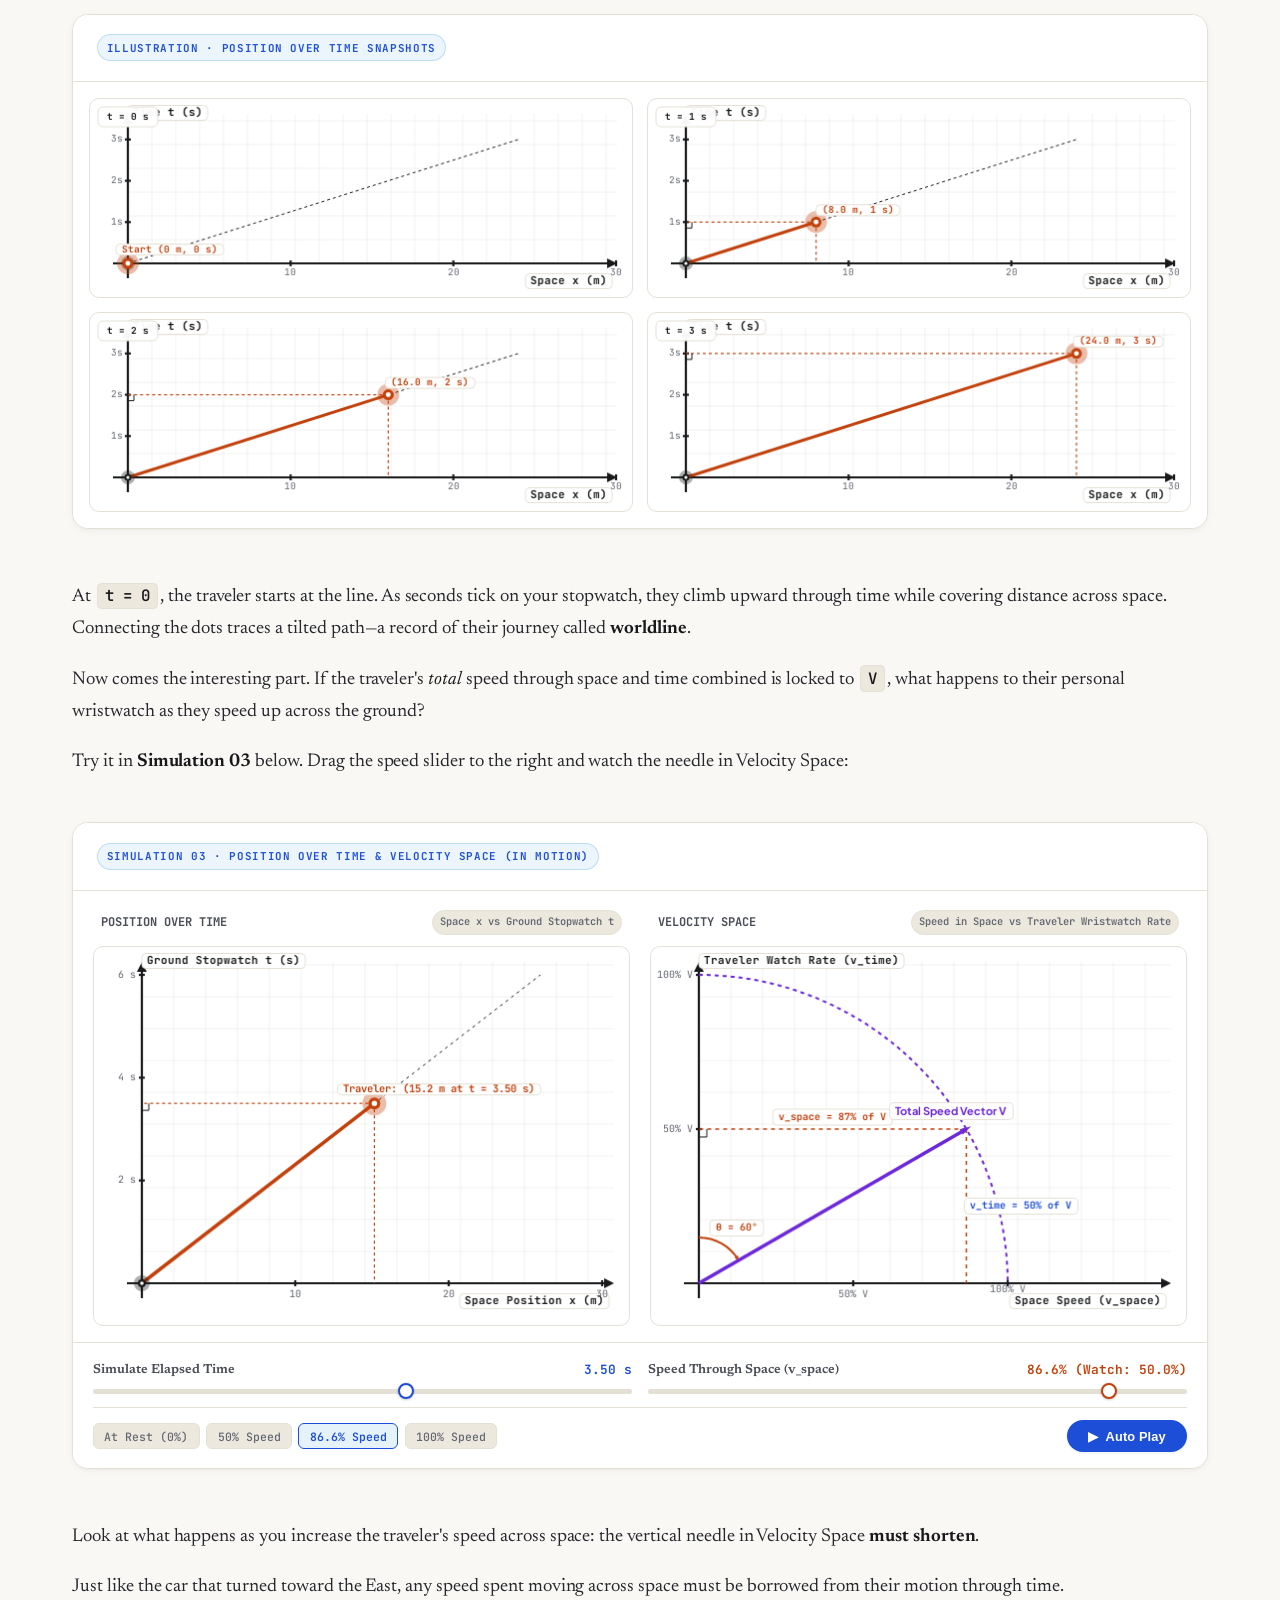
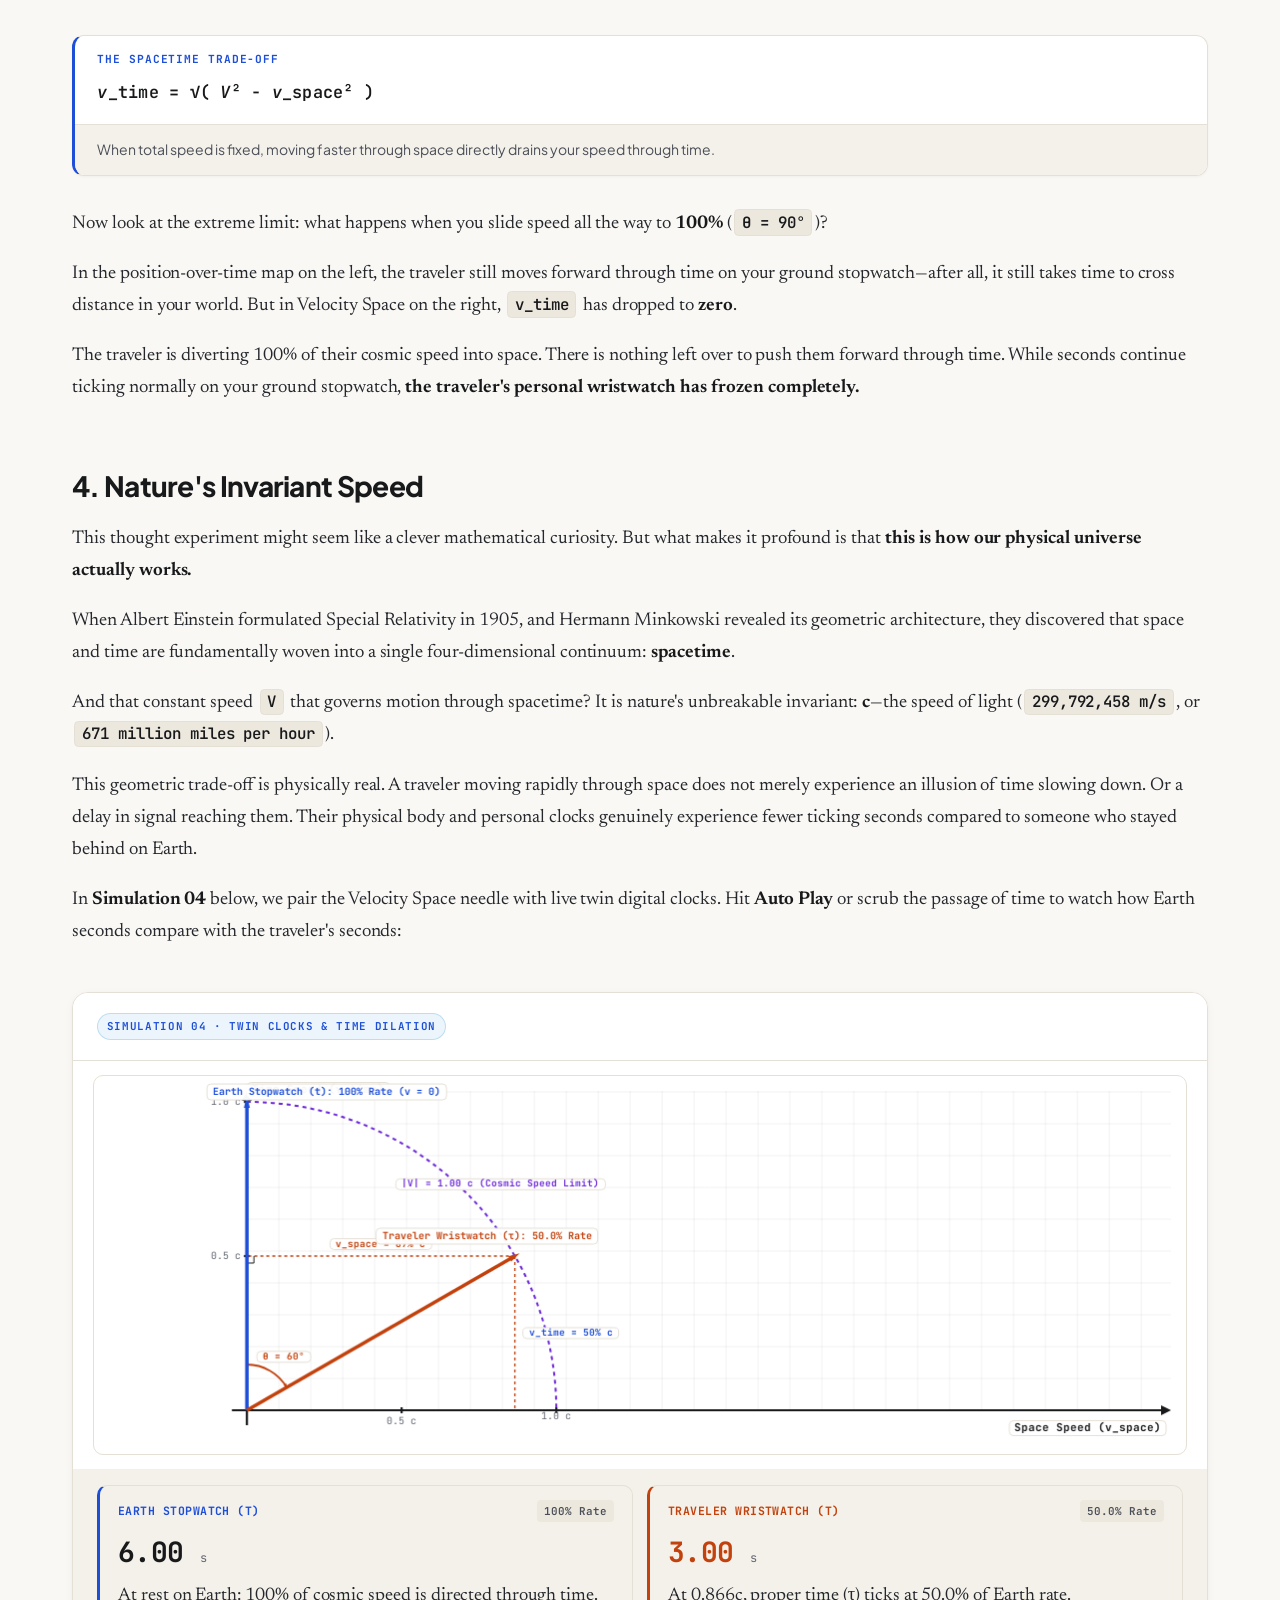
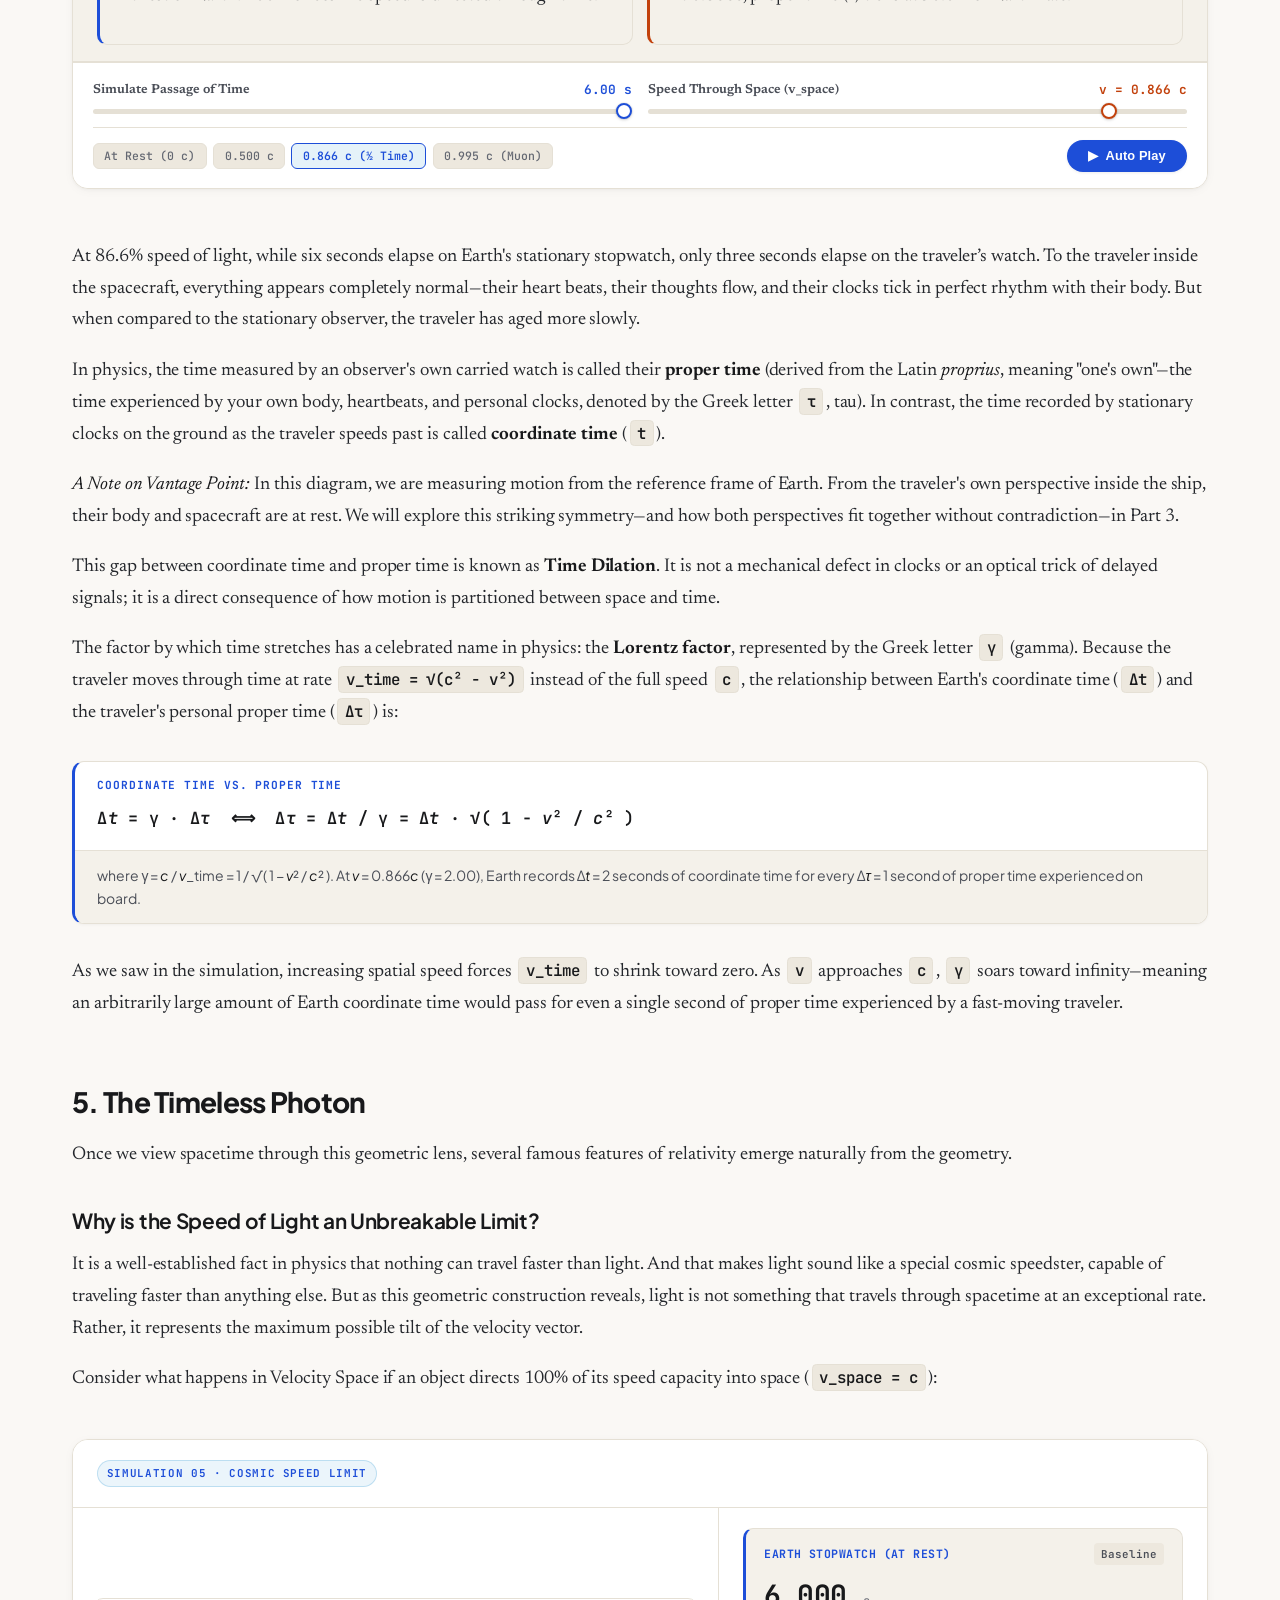
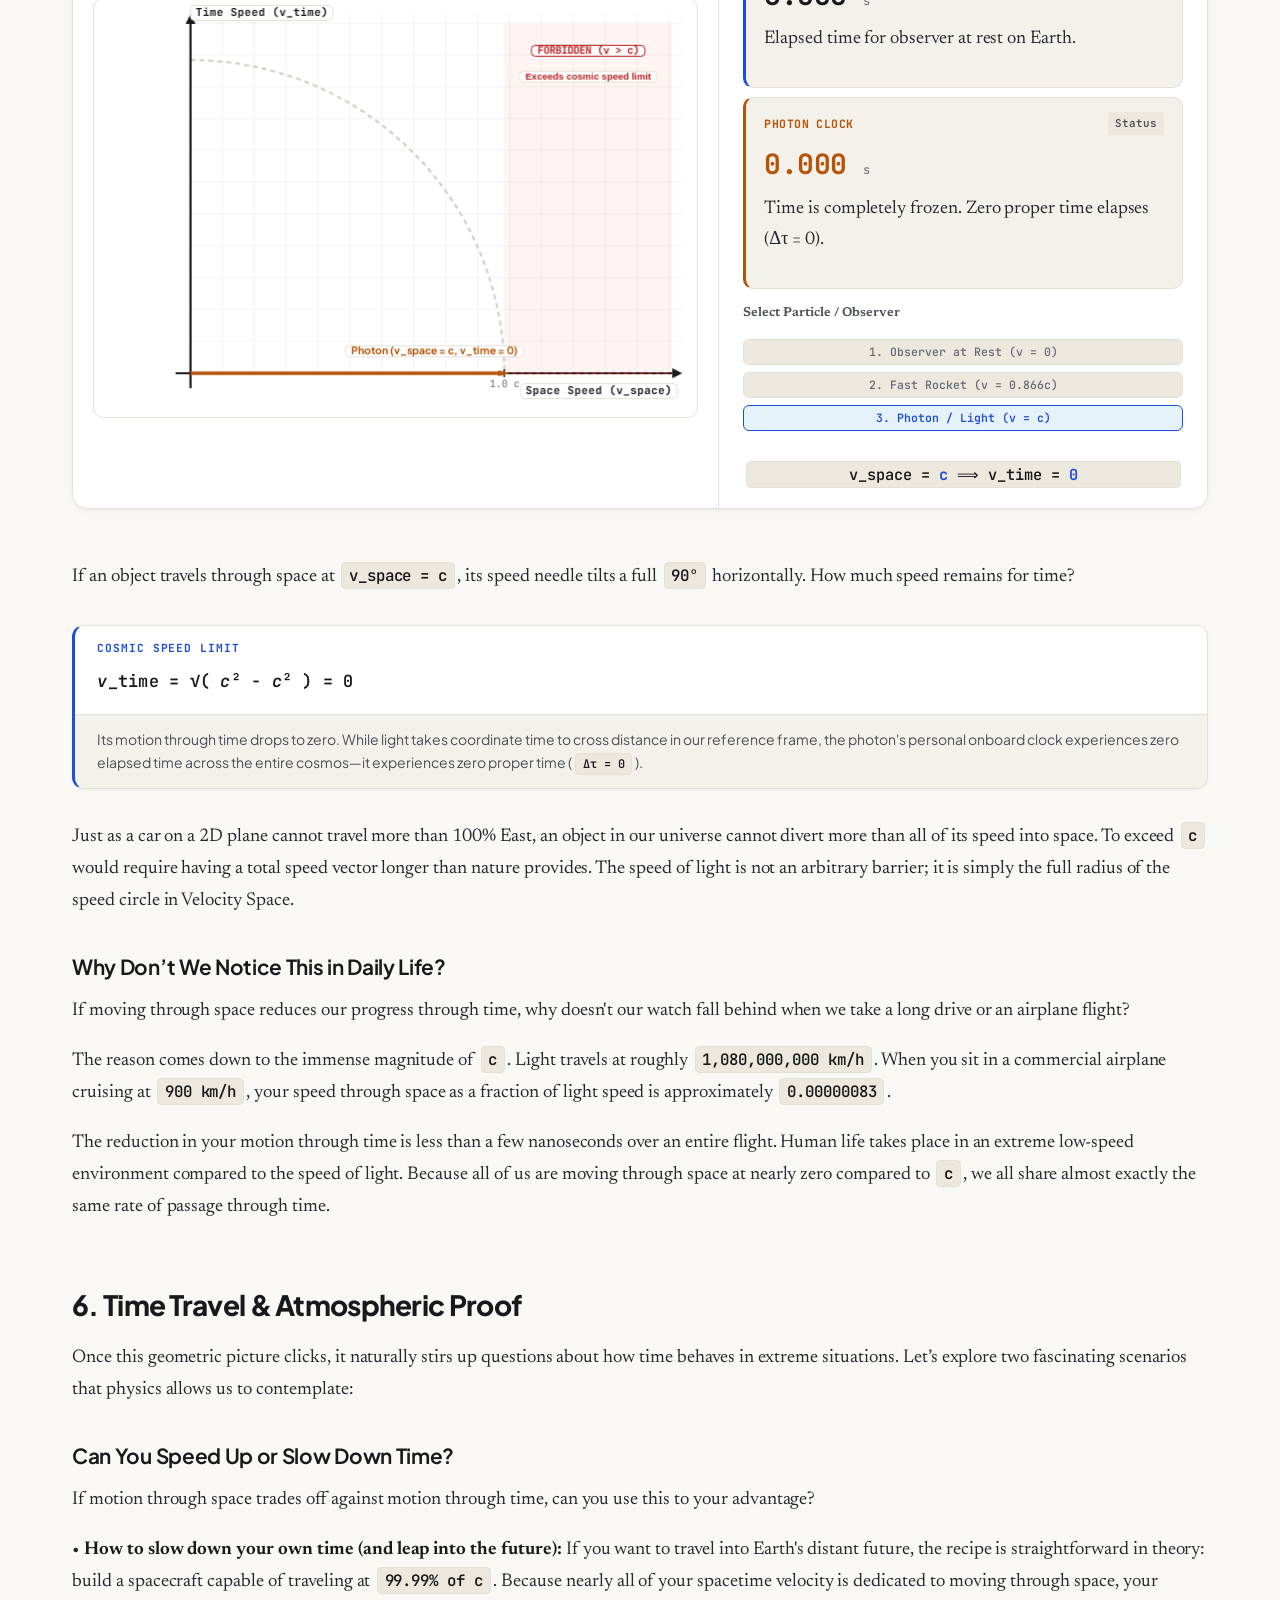
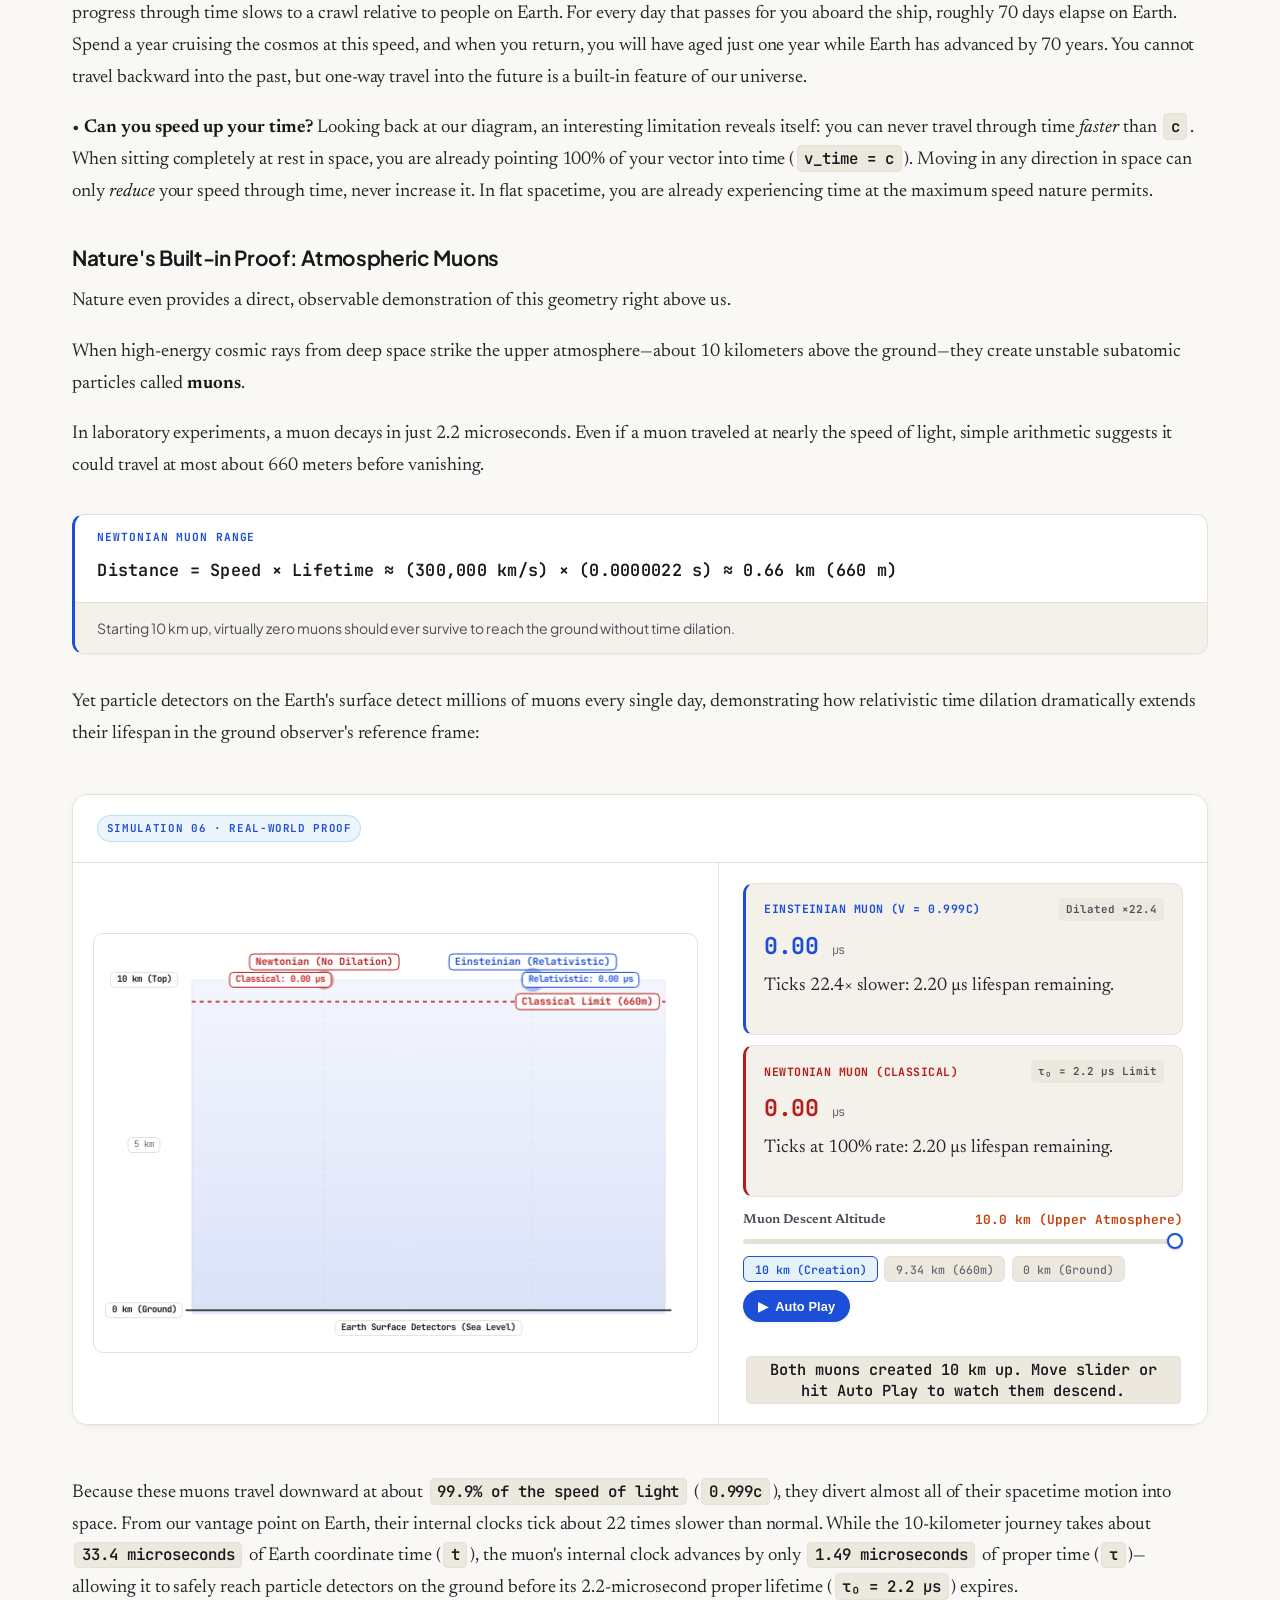
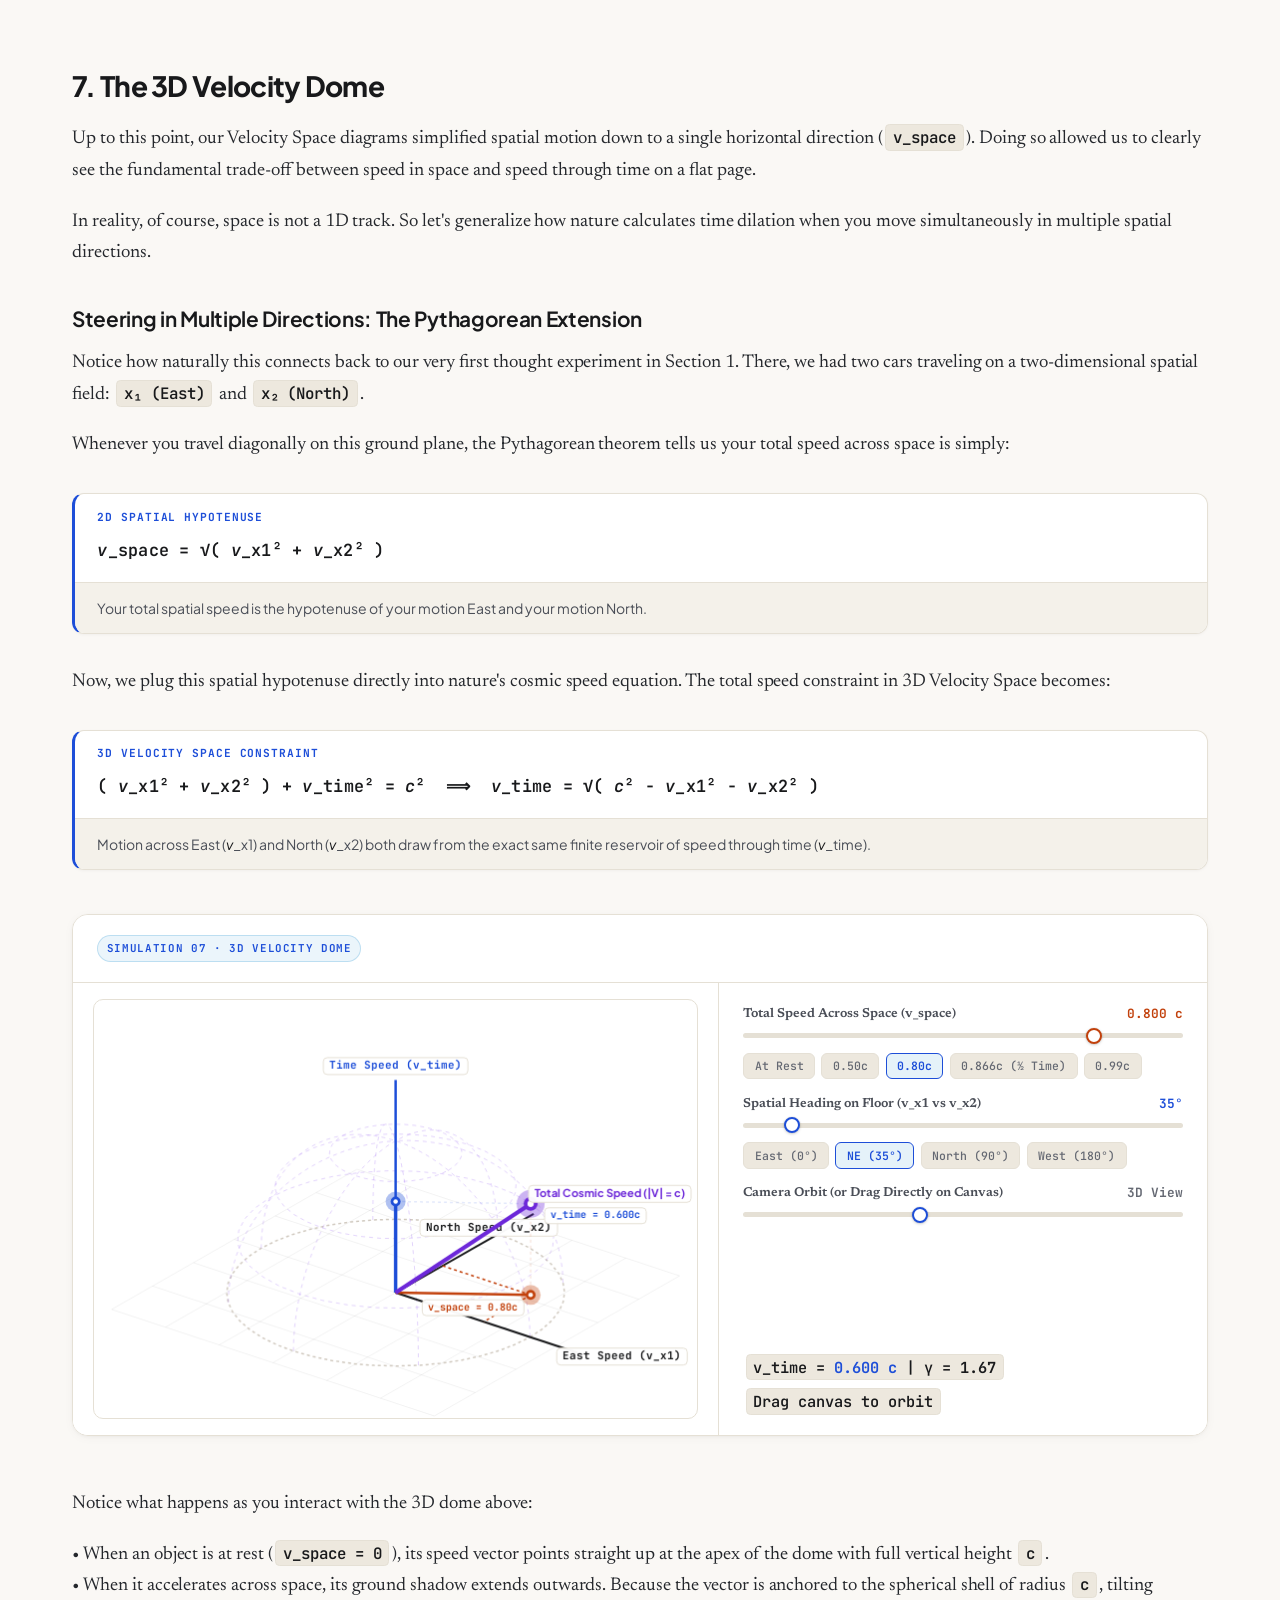
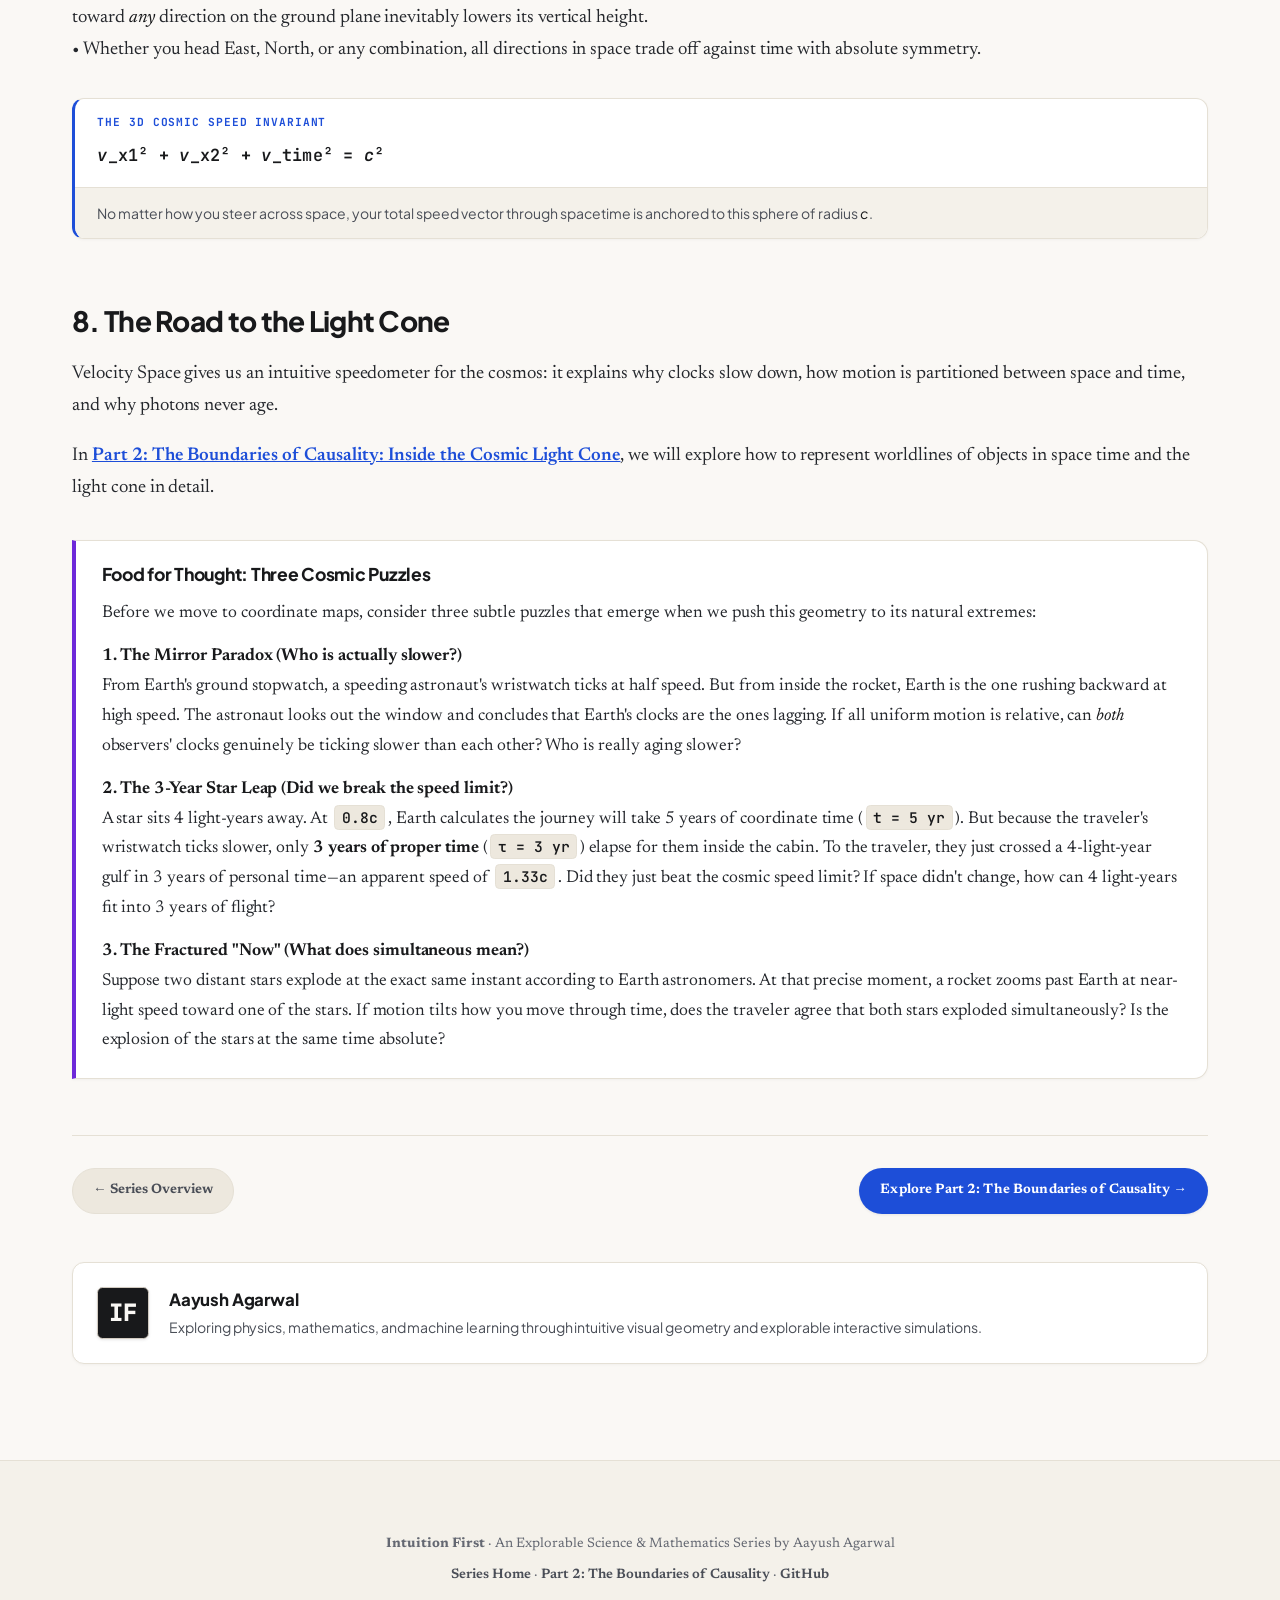
==== commit 222669ca: "Refactor code structure for improved readability and maintainability" ====
--- a/posts/01-motion-and-time.html
+++ b/posts/01-motion-and-time.html
@@ -3,11 +3,11 @@
   <head>
     <meta charset="UTF-8" />
     <meta name="viewport" content="width=device-width, initial-scale=1.0" />
-    <title>Why Motion Through Space Affects Time · Intuition First</title>
+    <title>Borrowed Seconds: The Geometry of Moving Through Time · Intuition First</title>
     <link rel="stylesheet" href="../css/style.css" />
     <meta
       name="description"
-      content="You are already moving at the speed of light. Discover how spatial motion naturally slows your passage through time."
+      content="You cannot travel through space without paying in time. Explore the simple geometric circle that reveals why speed dilates time and why the cosmic boundary is unbreakable."
     />
     <script>
       (function () {
@@ -46,10 +46,10 @@
       <!-- Article Header -->
       <header class="article-header">
         <div class="category-tag">Part 01 · Special Relativity</div>
-        <h1 class="article-title">Why Motion Through Space Affects Time</h1>
+        <h1 class="article-title">Borrowed Seconds: The Geometry of Moving Through Time</h1>
         <p class="article-subtitle">
-          You are already moving at the speed of light. Discover how spatial
-          motion naturally slows your passage through time.
+          You cannot travel through space without paying in time. Explore the simple geometric circle that reveals
+          why speed dilates time and why the cosmic boundary is unbreakable.
         </p>
         <div class="article-meta">
           <span>By Aayush Agarwal</span>
@@ -1110,8 +1110,8 @@
           </div>
         </div>
         <p>
-          Yet, particle detectors on the Earth's surface detect millions of
-          muons every single day. Why? Test it for yourself below:
+          Yet particle detectors on the Earth's surface detect millions of muons every single day,
+          demonstrating how relativistic time dilation dramatically extends their lifespan in the ground observer's reference frame:
         </p>
 
         <!-- INTERACTIVE WIDGET 6: MUON DECAY SIMULATOR -->
@@ -1470,7 +1470,7 @@
               font-weight: 600;
               text-decoration: underline;
             "
-            >Part 2: The Cosmic Light Cone: Mapping Space &amp; Time</a
+            >Part 2: The Boundaries of Causality: Inside the Cosmic Light Cone</a
           >, we will explore how to represent worldlines of objects in space
           time and the light cone in detail.
         </p>
@@ -1526,7 +1526,7 @@
         <div class="series-pager">
           <a href="../index.html" class="btn-secondary"> ← Series Overview </a>
           <a href="02-light-cone.html" class="btn-primary">
-            Explore Part 2: The Cosmic Light Cone →
+            Explore Part 2: The Boundaries of Causality →
           </a>
         </div>
 
@@ -1553,7 +1553,7 @@
         </p>
         <p style="margin-top: 0.5rem">
           <a href="../index.html">Series Home</a> ·
-          <a href="02-light-cone.html">Part 2: The Cosmic Light Cone</a> ·
+          <a href="02-light-cone.html">Part 2: The Boundaries of Causality</a> ·
           <a
             href="https://github.com/ayush2991/intuition-first"
             target="_blank"
--- a/css/style.css
+++ b/css/style.css
@@ -1529,6 +1529,27 @@
   color: var(--color-emerald);
 }
 
+/* Series 3 Palette: Time Series & Stochastic Systems */
+.series-theme-timeseries .series-group-tag {
+  color: var(--color-space);
+}
+.series-theme-timeseries .card-num {
+  color: var(--color-space);
+}
+.series-theme-timeseries .series-card:hover {
+  border-color: rgba(194, 65, 12, 0.4);
+}
+.series-theme-timeseries .series-card::before {
+  background: var(--color-space);
+}
+.series-theme-timeseries .card-tag.accent-timeseries {
+  color: var(--color-space);
+  border-color: rgba(194, 65, 12, 0.2);
+}
+.series-theme-timeseries .card-cta {
+  color: var(--color-space);
+}
+
 .card-status-badge {
   display: inline-flex;
   align-items: center;
